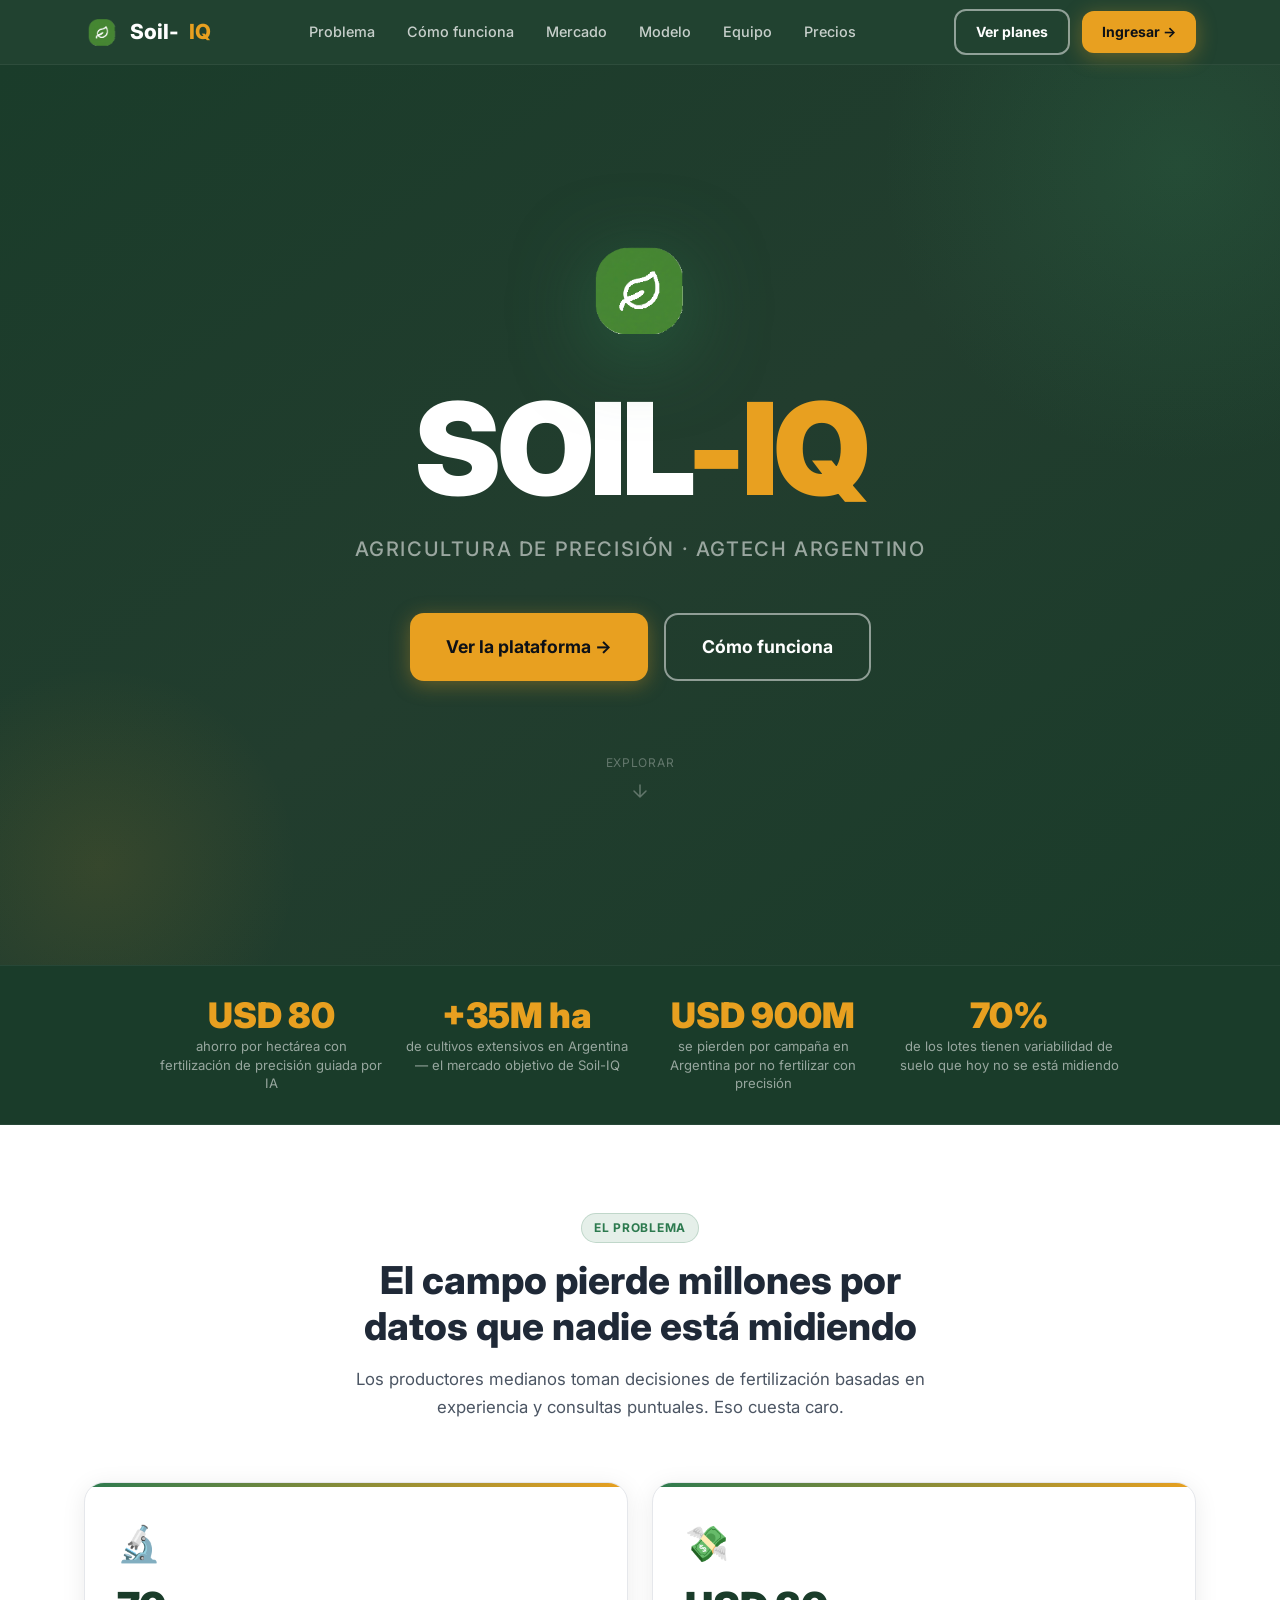
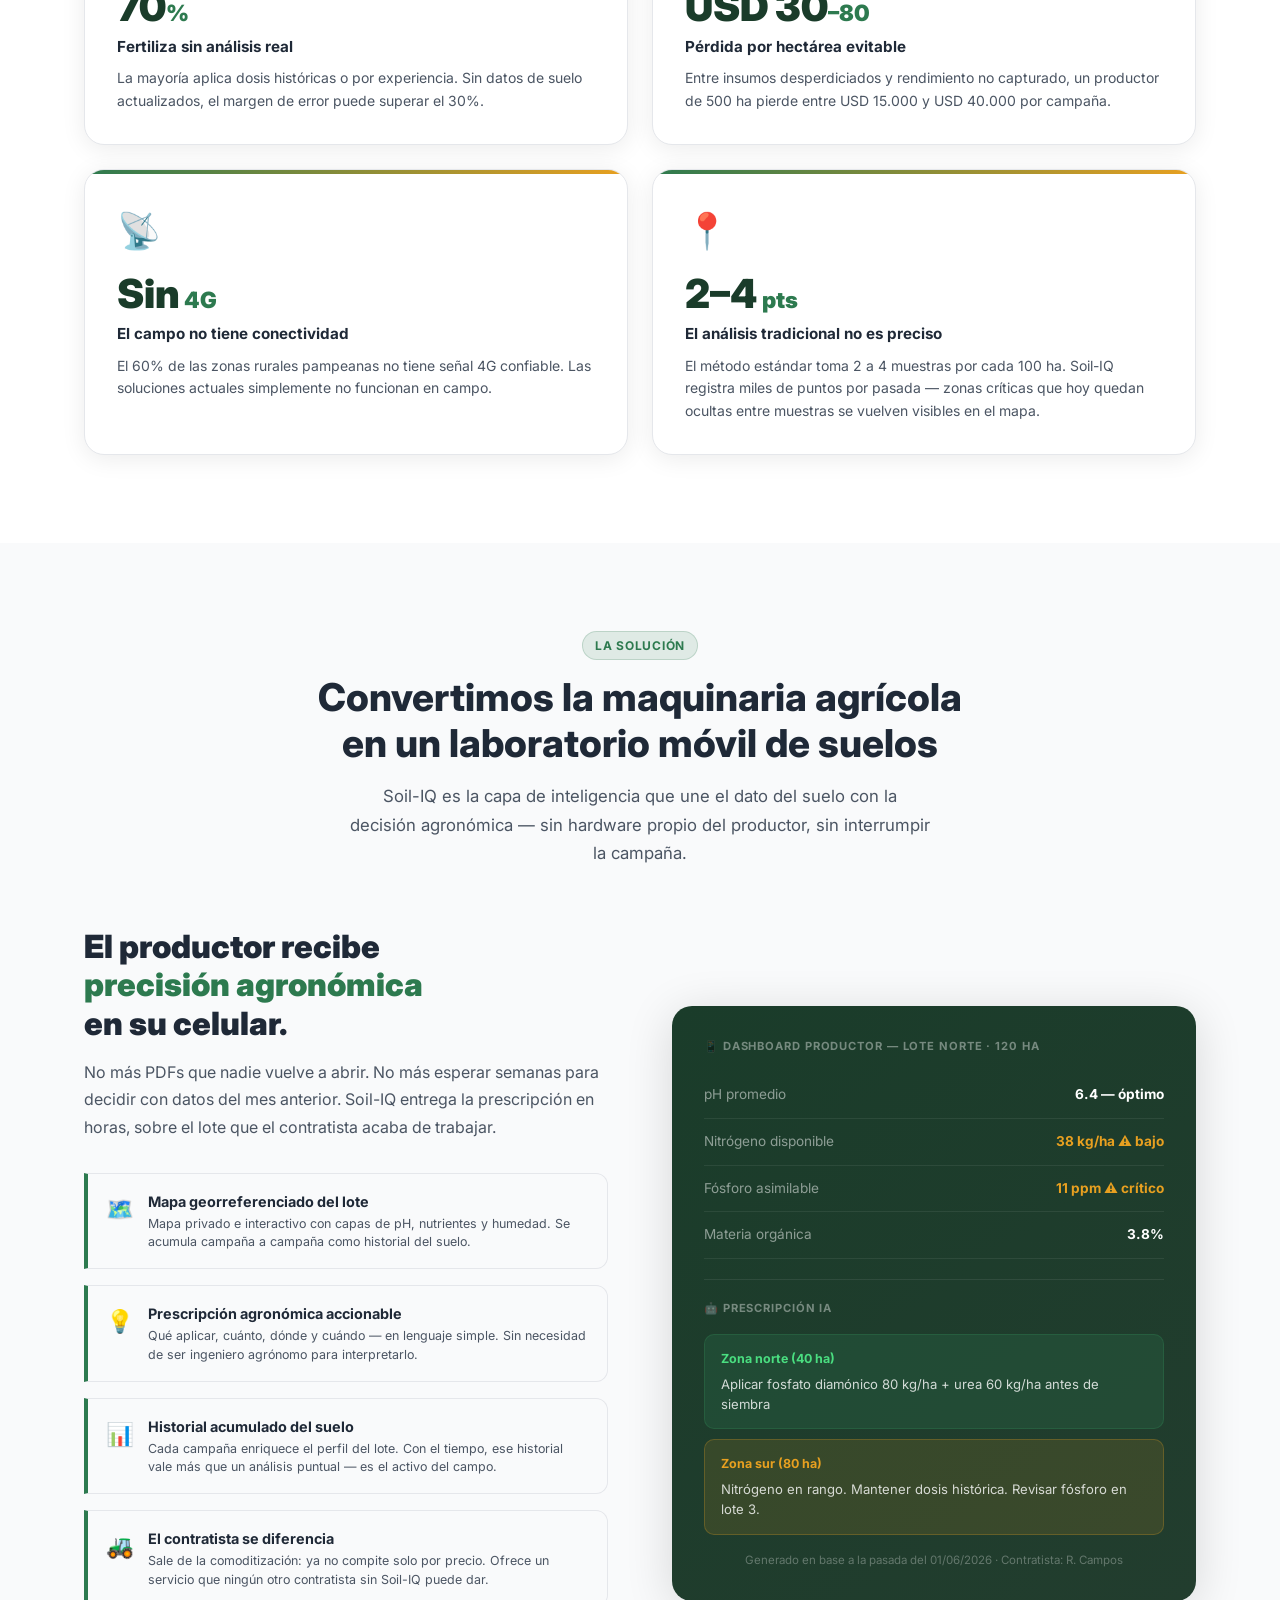
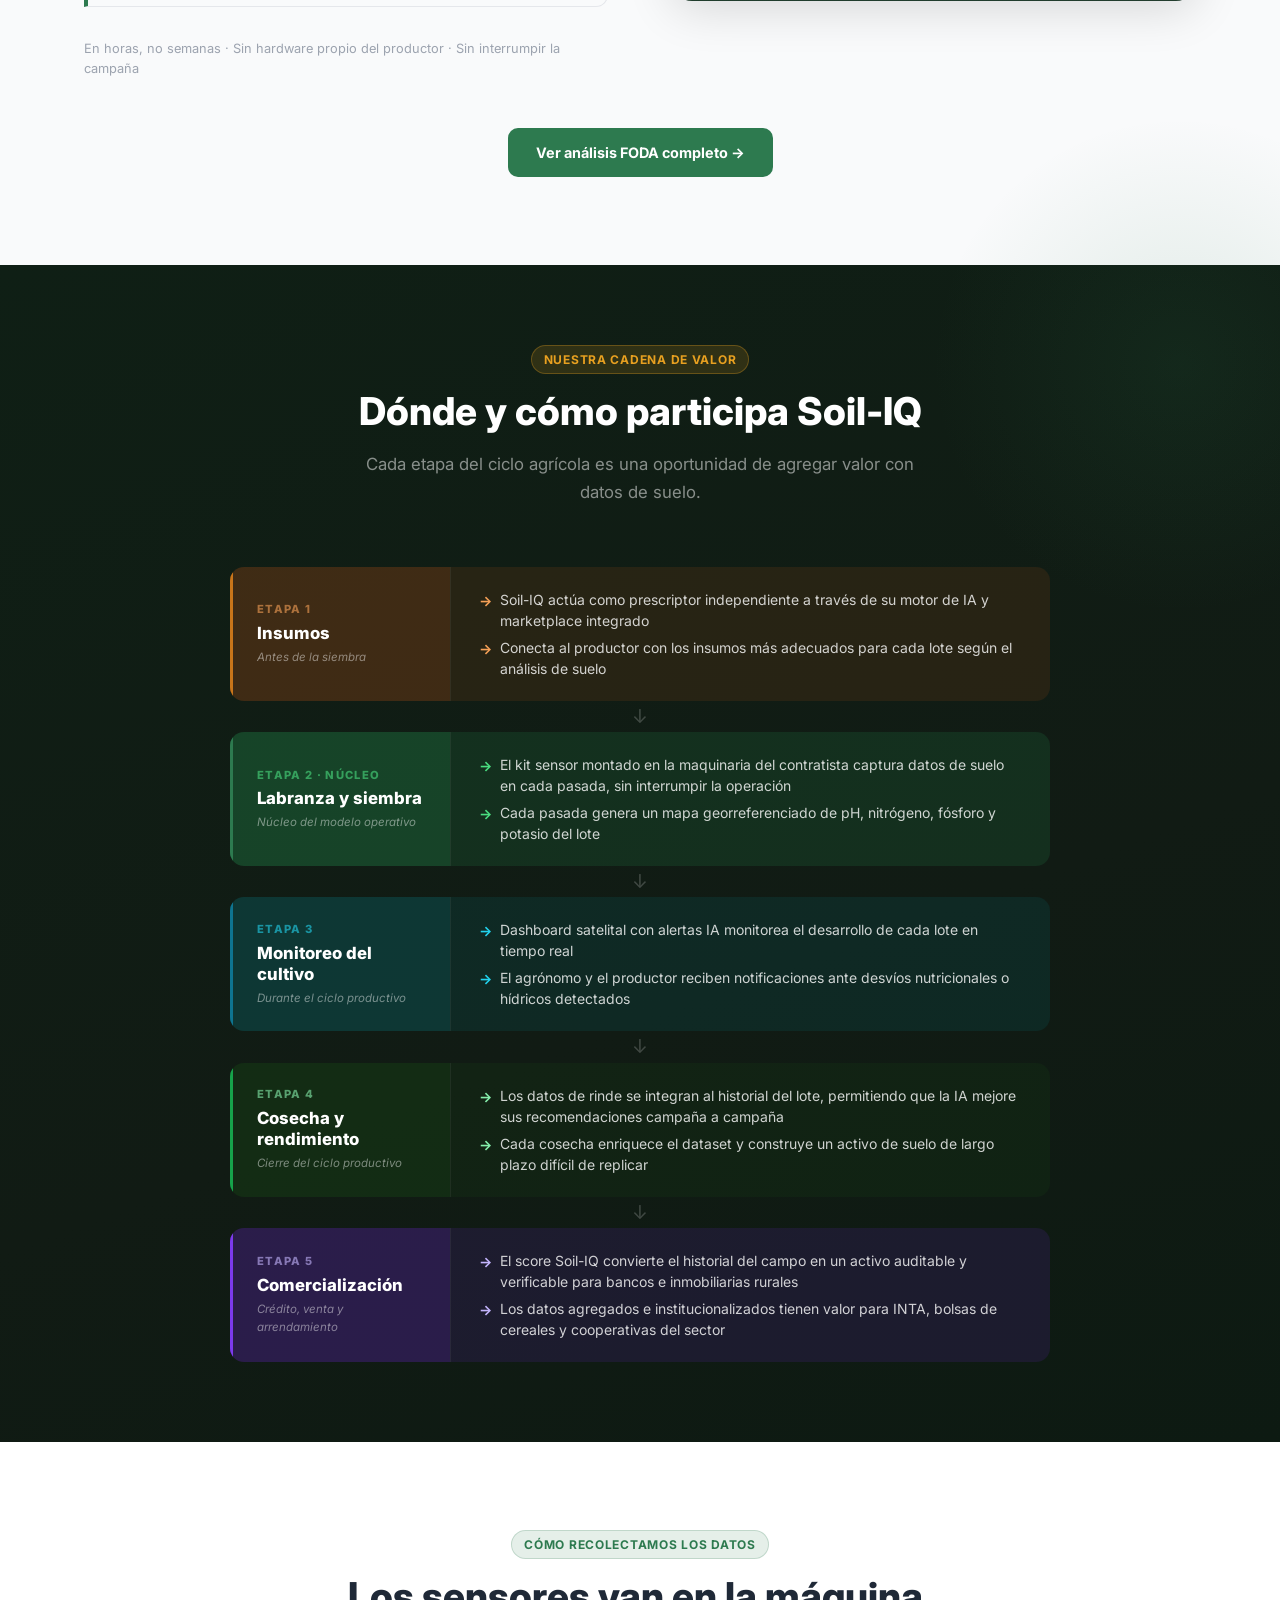
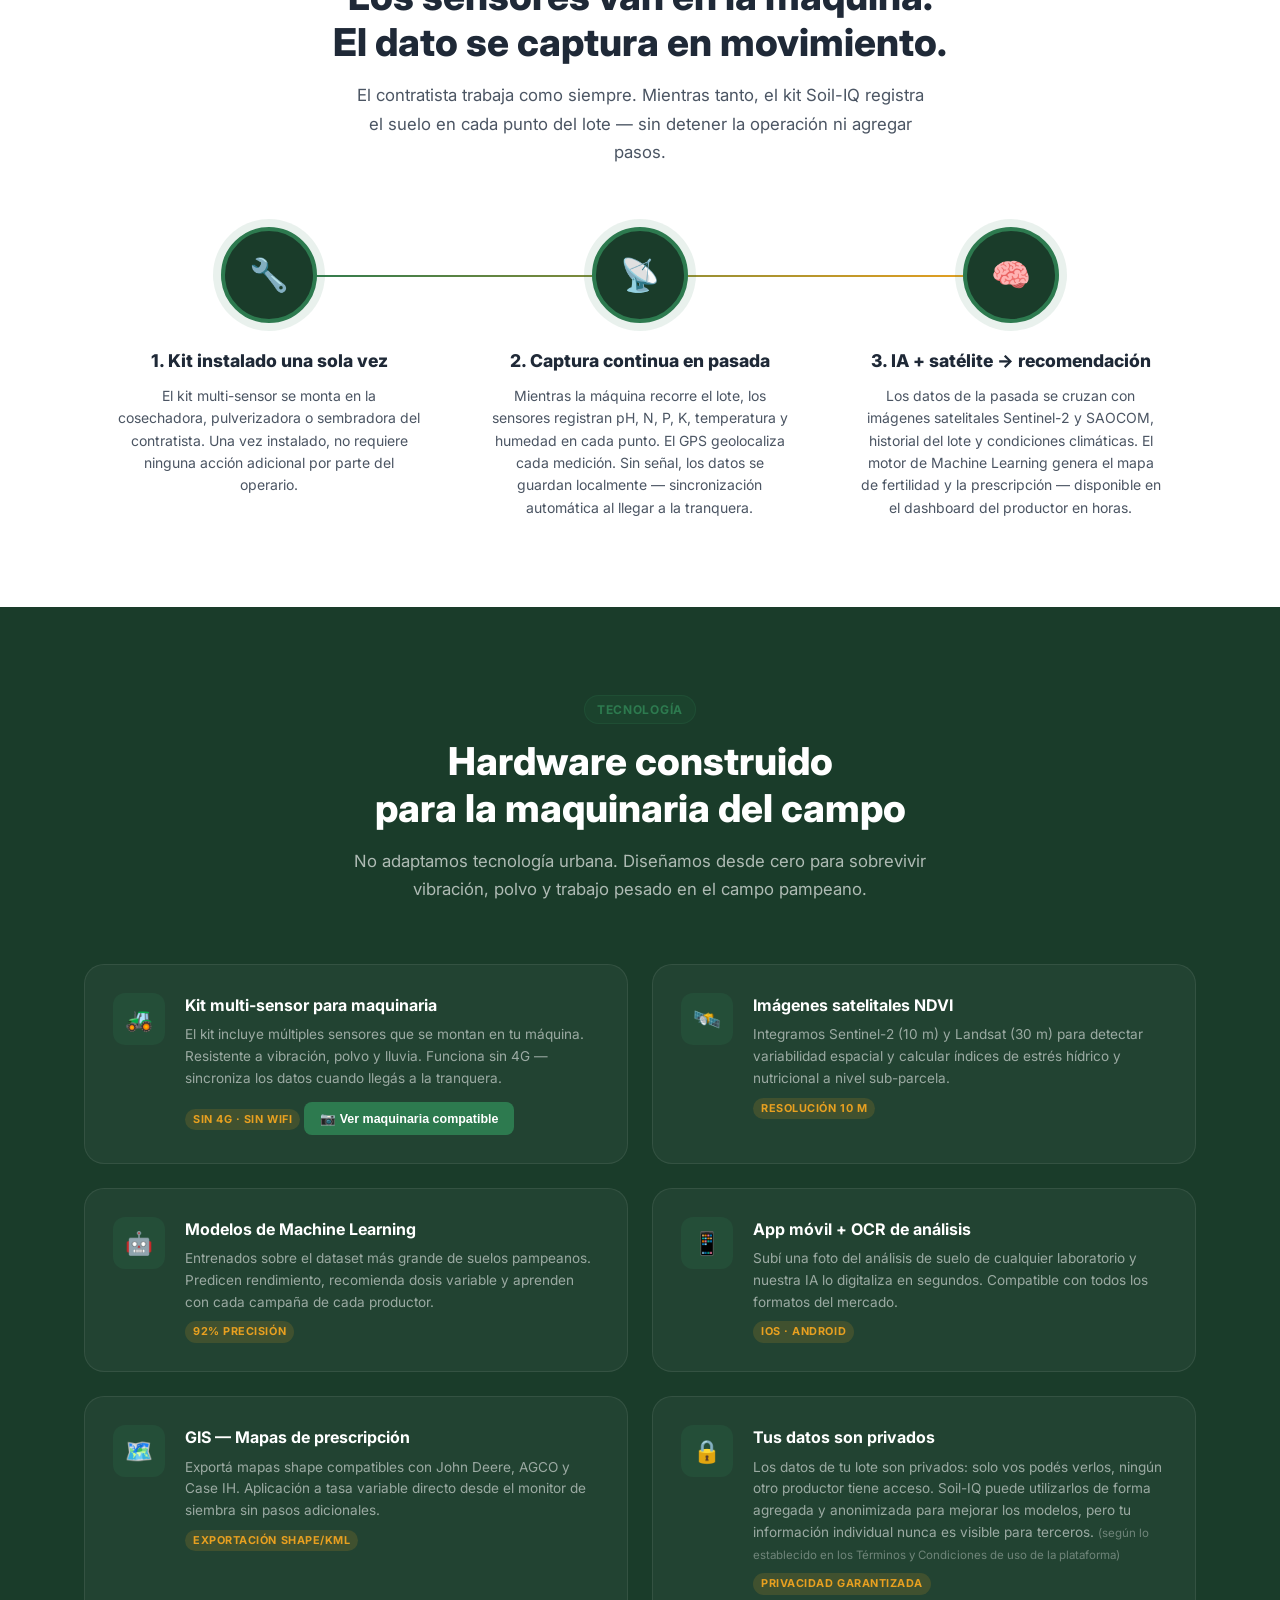
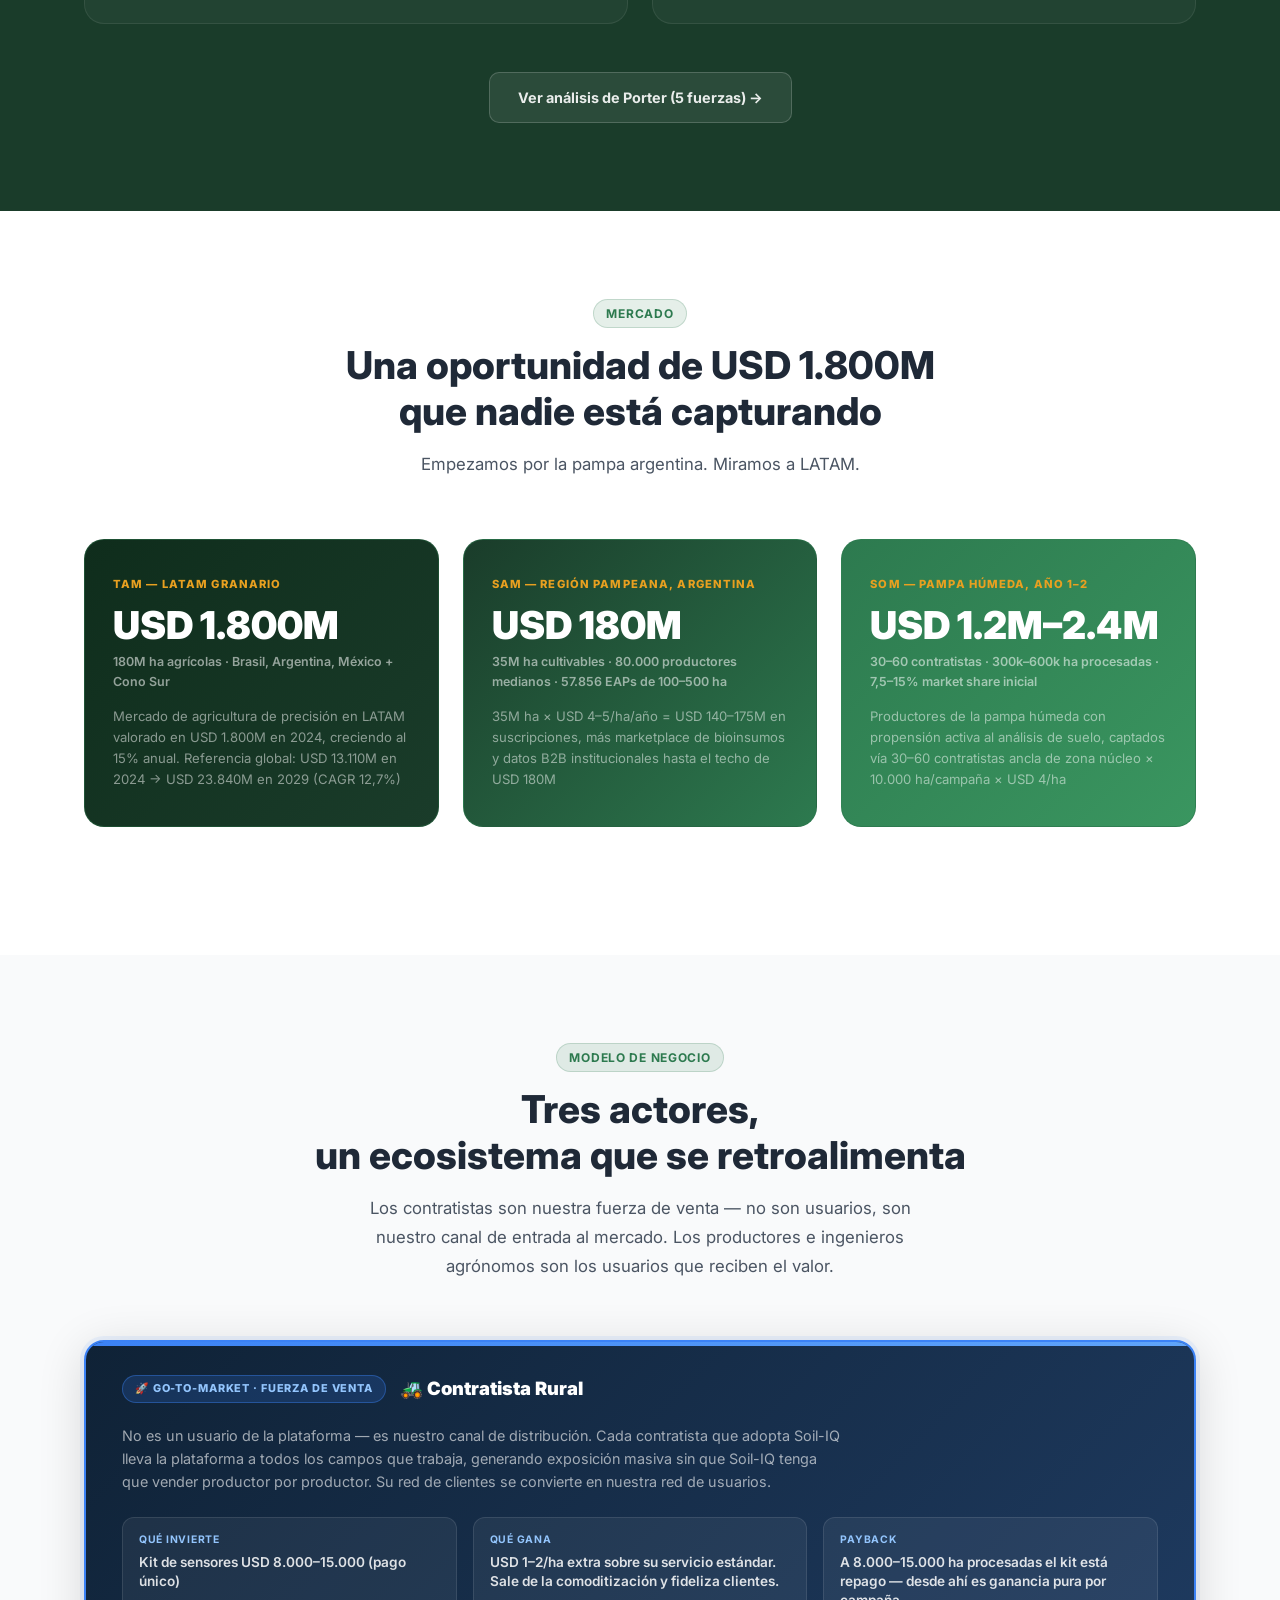
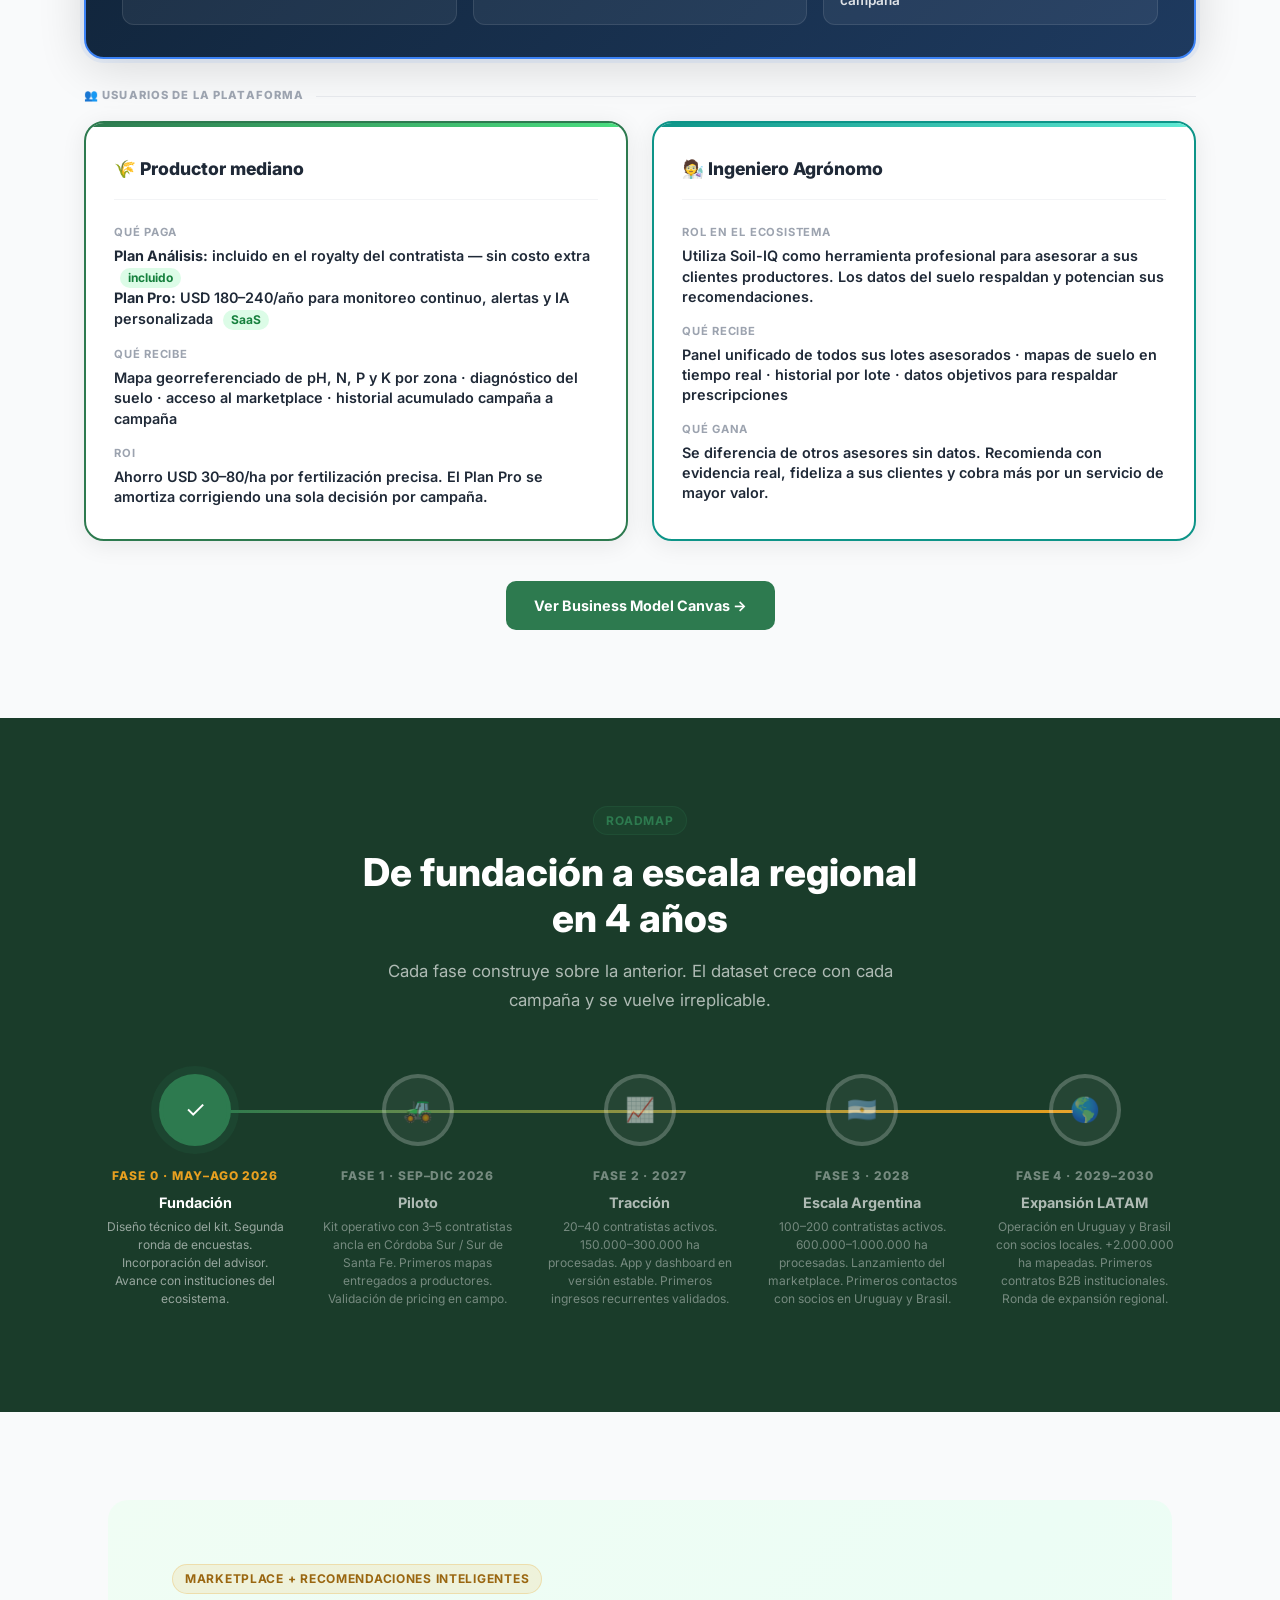
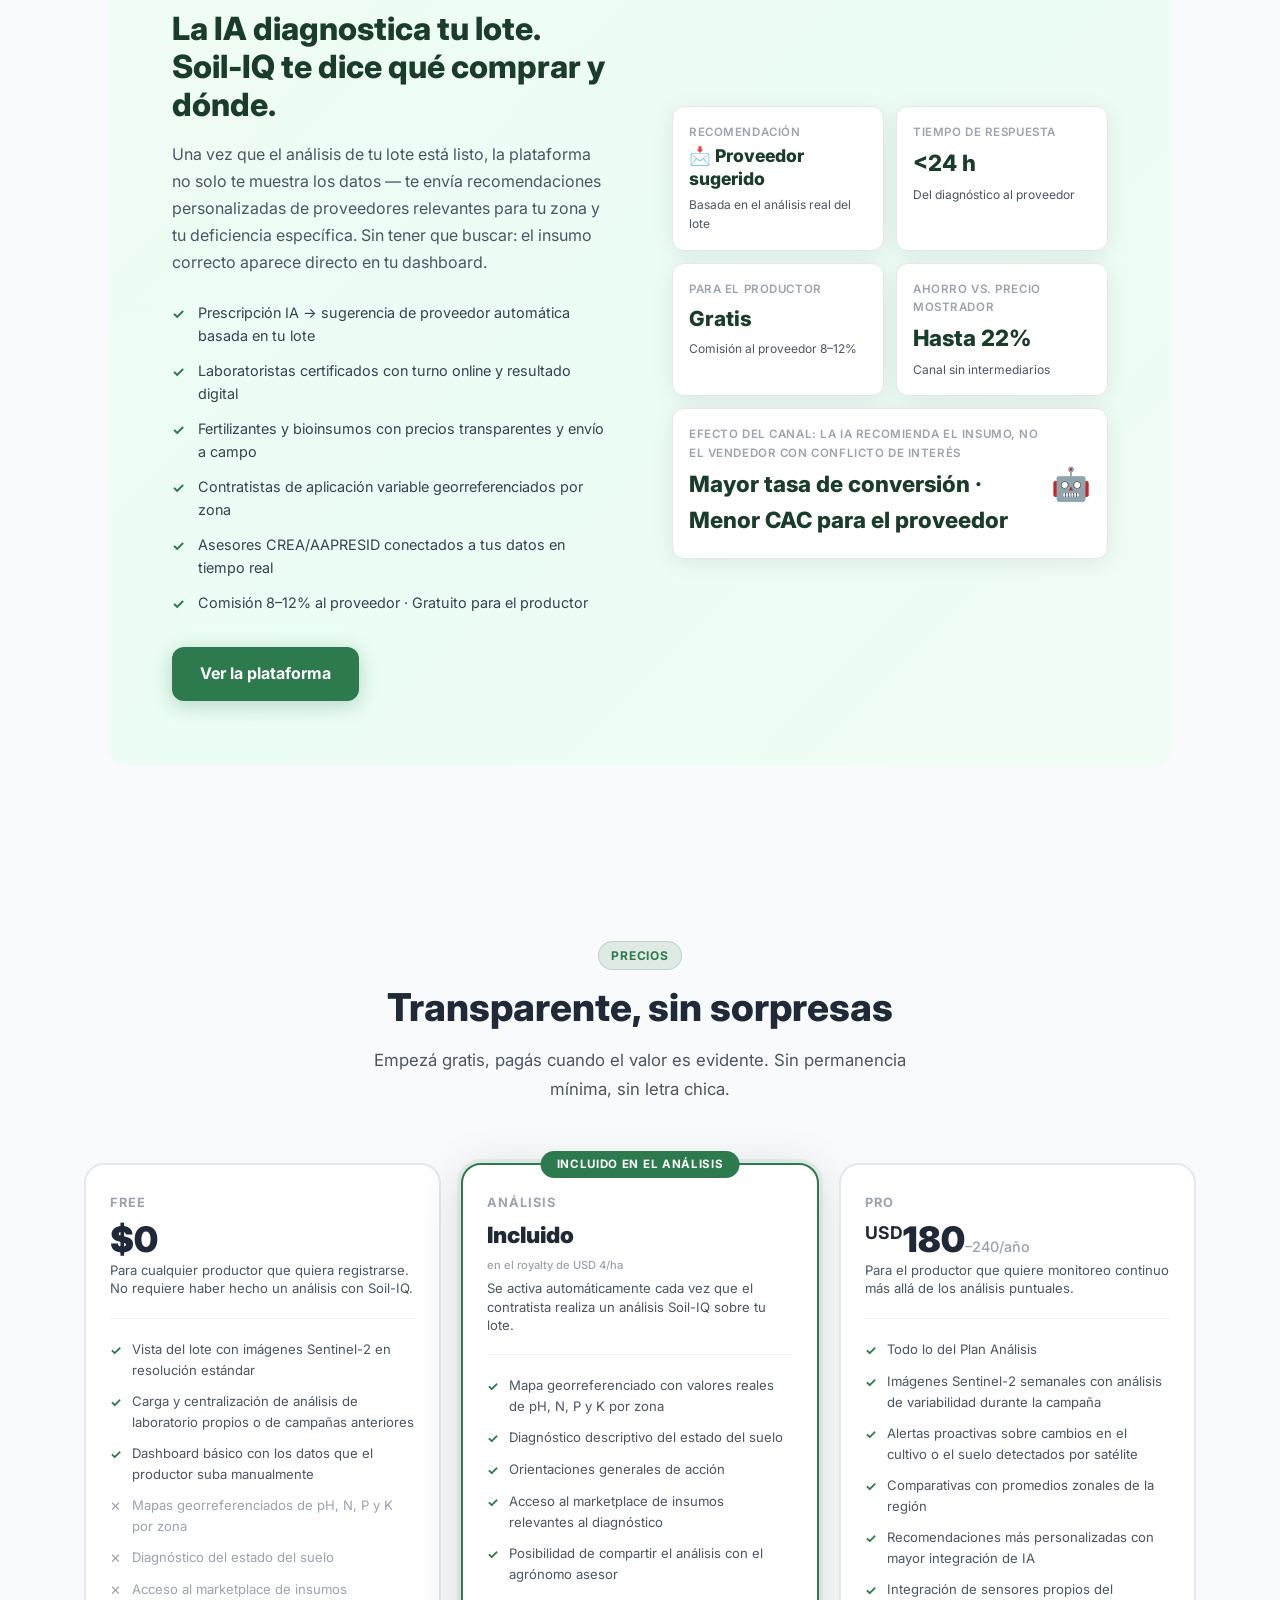
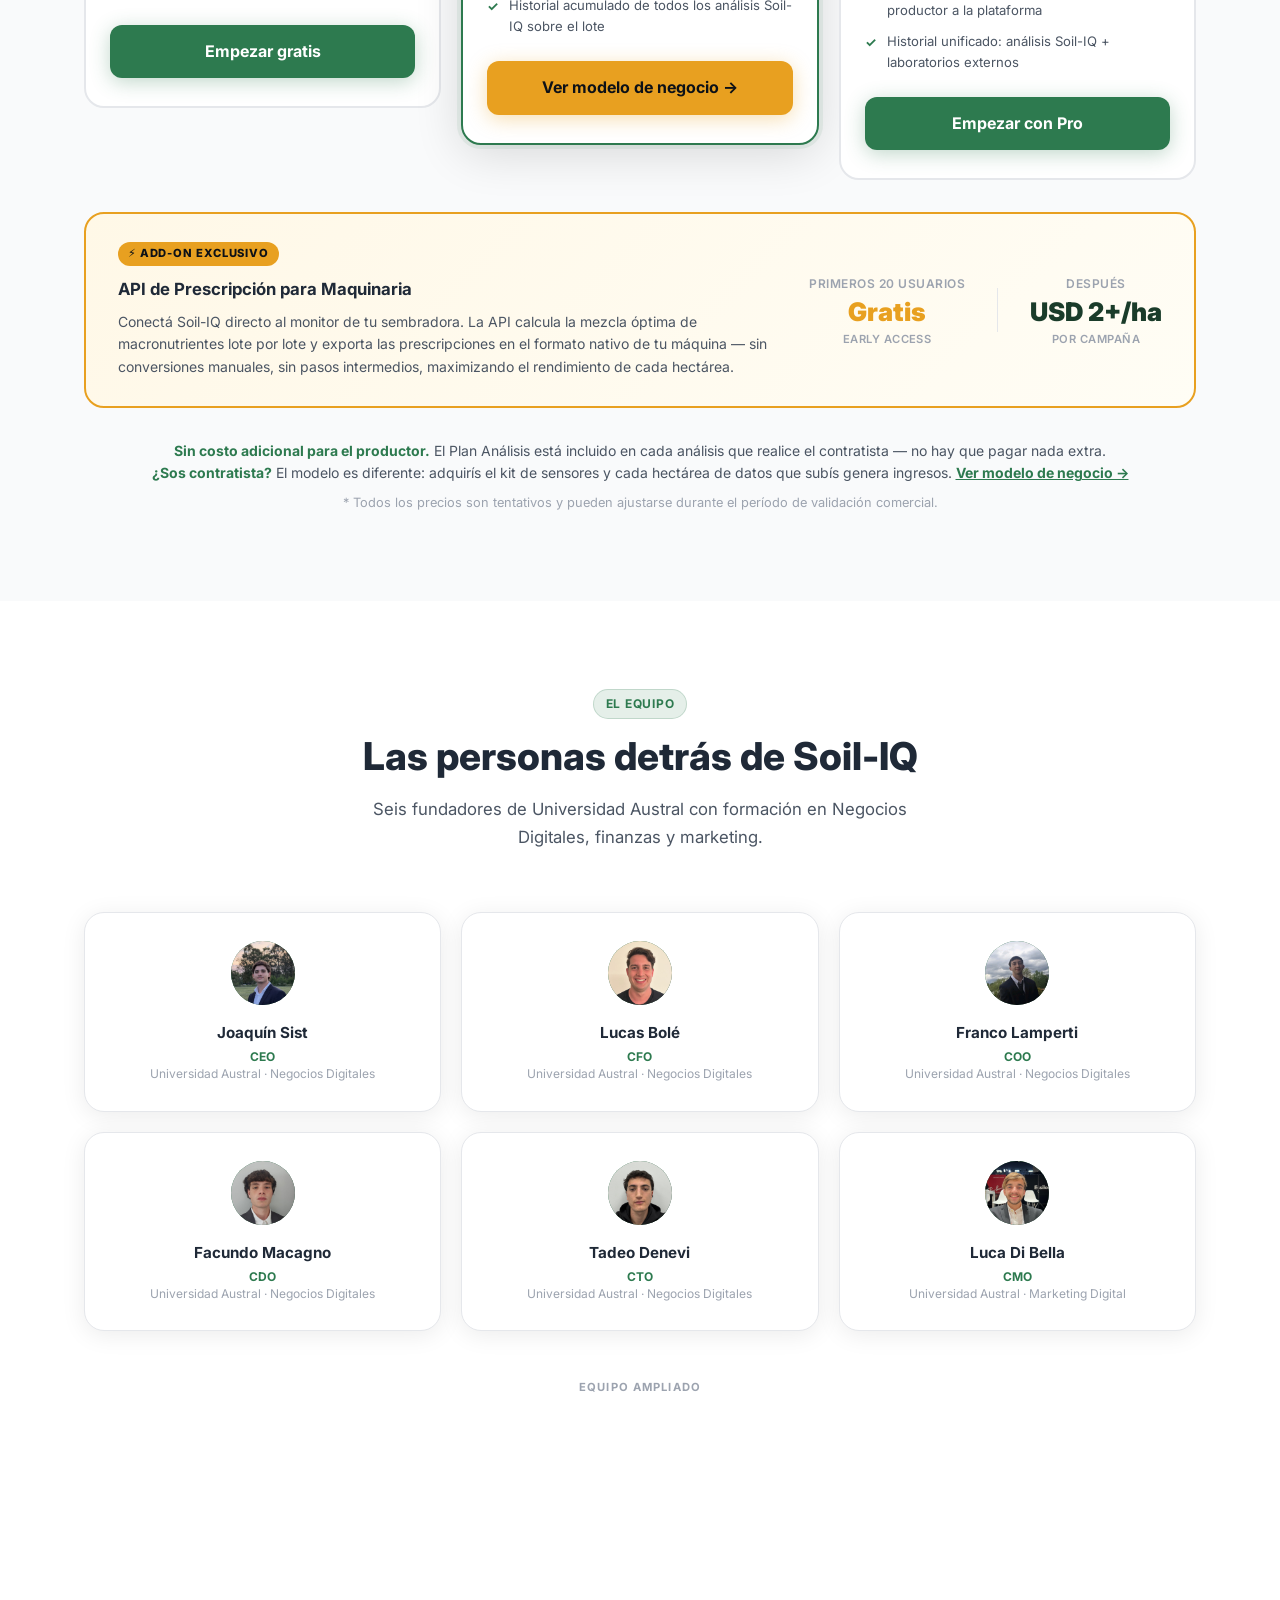
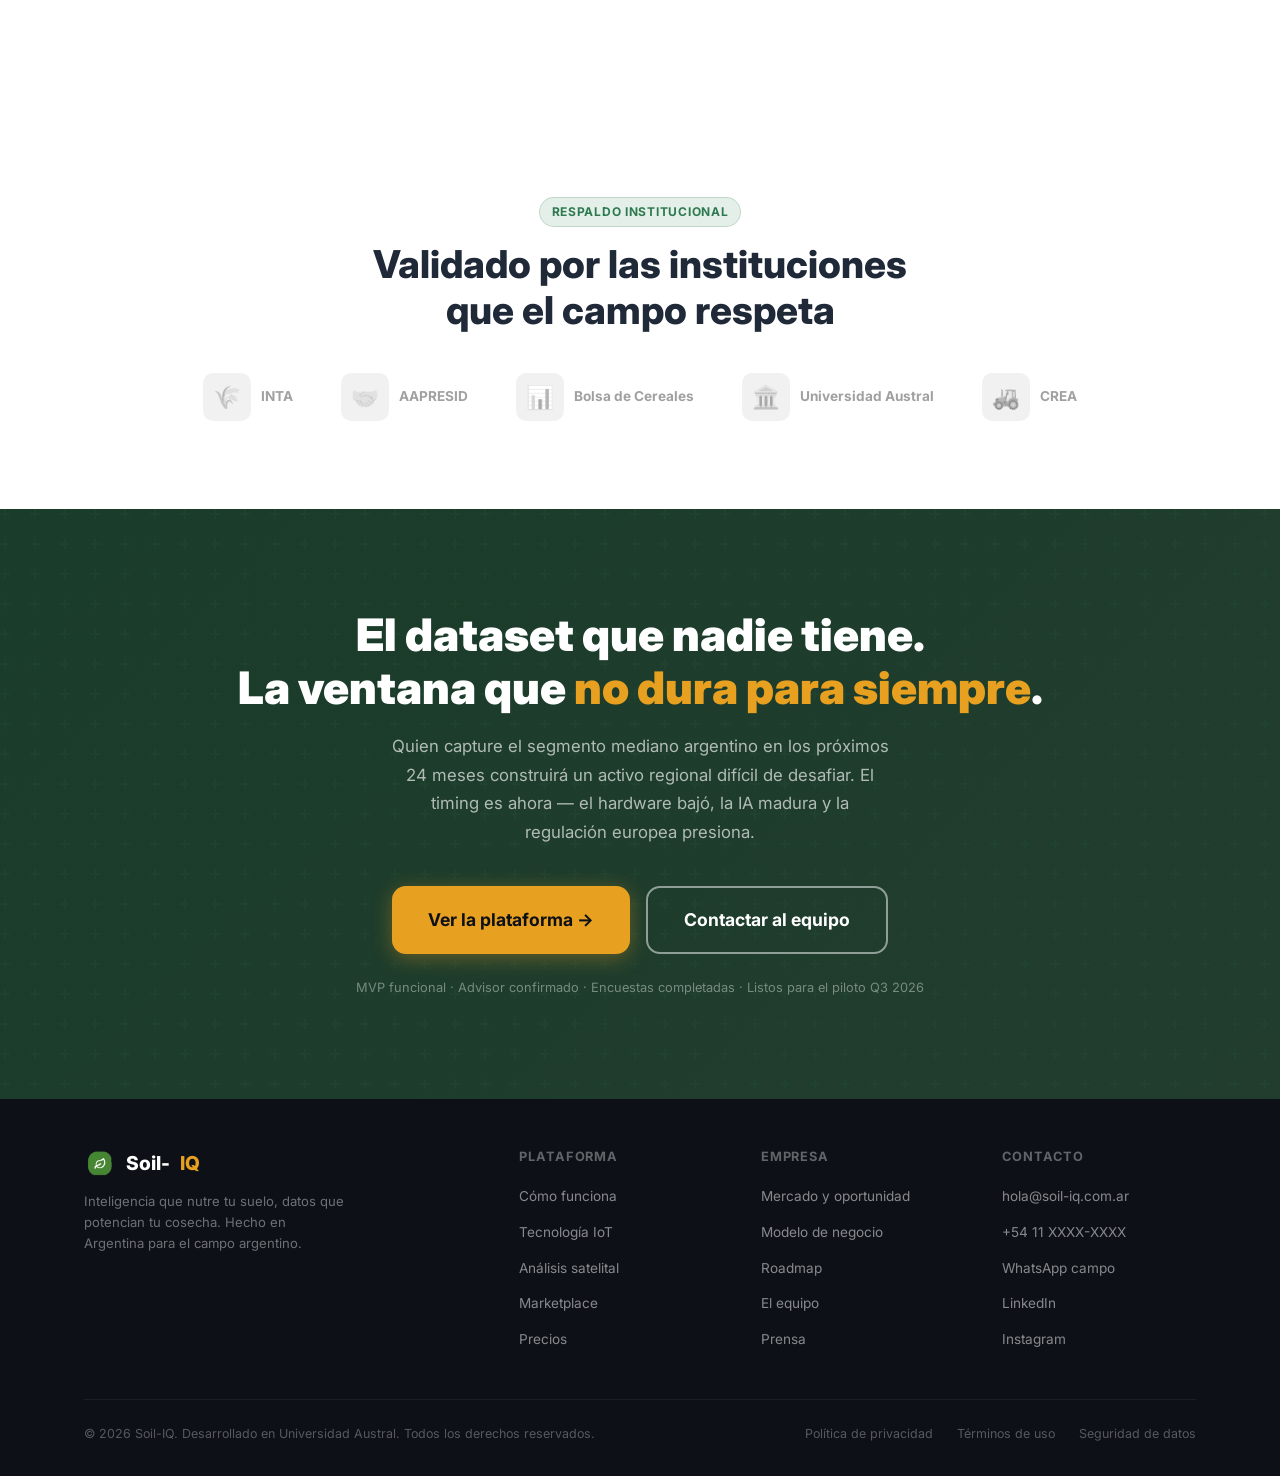
==== index.html @ 034ed17c "fix: remove royalty/ha from contractor investment — kit only" ====
<!DOCTYPE html>
<html lang="es">
<head>
  <meta charset="UTF-8">
  <meta name="viewport" content="width=device-width, initial-scale=1.0">
  <meta name="description" content="Soil-IQ: Plataforma AgTech que convierte las pasadas de tu maquinaria en datos de suelo. Para contratistas que quieren diferenciarse y productores que quieren fertilizar con precisión.">
  <meta name="theme-color" content="#2D7A4F">
  <title>Soil-IQ — Inteligencia para tu suelo</title>

  <!-- Preconnect para Google Fonts -->
  <link rel="preconnect" href="https://fonts.googleapis.com">
  <link rel="preconnect" href="https://fonts.gstatic.com" crossorigin>
  <link href="https://fonts.googleapis.com/css2?family=Inter:wght@400;500;600;700;800;900&display=swap" rel="stylesheet">

  <style>
    /* ─── Reset & Base ─────────────────────────────────────────────── */
    *, *::before, *::after { box-sizing: border-box; margin: 0; padding: 0; }

    :root {
      --verde:      #2D7A4F;
      --verde-dark: #1A3C2A;
      --verde-light:#3A9660;
      --amber:      #E8A020;
      --amber-light:#F5B84A;
      --white:      #FFFFFF;
      --gray-50:    #F9FAFB;
      --gray-100:   #F3F4F6;
      --gray-200:   #E5E7EB;
      --gray-400:   #9CA3AF;
      --gray-600:   #4B5563;
      --gray-800:   #1F2937;
      --black:      #0D1117;
      --radius:     12px;
      --radius-lg:  20px;
      --shadow:     0 4px 24px rgba(0,0,0,.08);
      --shadow-lg:  0 8px 48px rgba(0,0,0,.14);
    }

    html { scroll-behavior: smooth; font-size: 16px; }

    body {
      font-family: 'Inter', system-ui, -apple-system, sans-serif;
      color: var(--gray-800);
      background: var(--white);
      line-height: 1.6;
      -webkit-font-smoothing: antialiased;
    }

    img { max-width: 100%; display: block; }
    a   { text-decoration: none; color: inherit; }

    .container {
      width: 100%;
      max-width: 1160px;
      margin: 0 auto;
      padding: 0 24px;
    }

    /* ─── Utility ───────────────────────────────────────────────────── */
    .badge {
      display: inline-flex;
      align-items: center;
      gap: 6px;
      background: rgba(45,122,79,.12);
      color: var(--verde);
      font-size: .75rem;
      font-weight: 700;
      letter-spacing: .06em;
      text-transform: uppercase;
      padding: 4px 12px;
      border-radius: 100px;
      border: 1px solid rgba(45,122,79,.2);
    }
    .badge--amber {
      background: rgba(232,160,32,.12);
      color: #9A6610;
      border-color: rgba(232,160,32,.25);
    }

    .btn {
      display: inline-flex;
      align-items: center;
      justify-content: center;
      gap: 8px;
      font-family: inherit;
      font-size: 1rem;
      font-weight: 700;
      border: none;
      cursor: pointer;
      border-radius: var(--radius);
      padding: 14px 28px;
      transition: transform .15s, box-shadow .15s, background .15s;
    }
    .btn:hover  { transform: translateY(-2px); }
    .btn:active { transform: translateY(0); }

    .btn-primary {
      background: var(--amber);
      color: var(--black);
      box-shadow: 0 4px 20px rgba(232,160,32,.35);
    }
    .btn-primary:hover { background: var(--amber-light); box-shadow: 0 6px 28px rgba(232,160,32,.45); }

    .btn-outline {
      background: transparent;
      color: var(--white);
      border: 2px solid rgba(255,255,255,.5);
    }
    .btn-outline:hover { border-color: var(--white); background: rgba(255,255,255,.08); }

    .btn-verde {
      background: var(--verde);
      color: var(--white);
      box-shadow: 0 4px 20px rgba(45,122,79,.3);
    }
    .btn-verde:hover { background: var(--verde-light); }

    .btn-lg { font-size: 1.1rem; padding: 18px 36px; border-radius: 14px; }
    .btn-sm { font-size: .875rem; padding: 10px 20px; }

    /* ─── Navbar ────────────────────────────────────────────────────── */
    .navbar {
      position: sticky;
      top: 0;
      z-index: 100;
      background: rgba(26,60,42,.97);
      backdrop-filter: blur(12px);
      -webkit-backdrop-filter: blur(12px);
      border-bottom: 1px solid rgba(255,255,255,.06);
    }
    .navbar__inner {
      display: flex;
      align-items: center;
      justify-content: space-between;
      height: 64px;
    }
    .navbar__logo {
      display: flex;
      align-items: center;
      gap: 10px;
      font-size: 1.3rem;
      font-weight: 800;
      color: var(--white);
    }
    .navbar__logo-icon {
      width: 36px;
      height: 36px;
      background: var(--verde);
      border-radius: 8px;
      display: flex;
      align-items: center;
      justify-content: center;
      font-size: 1.1rem;
    }
    .navbar__logo span { color: var(--amber); }

    .navbar__links {
      display: flex;
      align-items: center;
      gap: 32px;
      list-style: none;
    }
    .navbar__links a {
      color: rgba(255,255,255,.75);
      font-size: .9rem;
      font-weight: 500;
      transition: color .15s;
    }
    .navbar__links a:hover { color: var(--white); }

    .navbar__cta { display: flex; align-items: center; gap: 12px; }

    .hamburger {
      display: none;
      flex-direction: column;
      gap: 5px;
      cursor: pointer;
      padding: 4px;
    }
    .hamburger span {
      display: block;
      width: 24px;
      height: 2px;
      background: var(--white);
      border-radius: 2px;
      transition: all .3s;
    }

    /* Mobile menu */
    .mobile-menu {
      display: none;
      position: fixed;
      inset: 64px 0 0;
      background: var(--verde-dark);
      padding: 24px;
      z-index: 99;
      flex-direction: column;
      gap: 24px;
    }
    .mobile-menu.open { display: flex; }
    .mobile-menu a {
      color: var(--white);
      font-size: 1.1rem;
      font-weight: 600;
      padding: 12px 0;
      border-bottom: 1px solid rgba(255,255,255,.1);
    }

    /* ─── Hero ──────────────────────────────────────────────────────── */
    .hero {
      background: linear-gradient(145deg, var(--verde-dark) 0%, #223D2E 50%, #1A3C2A 100%);
      padding: 100px 0 80px;
      position: relative;
      overflow: hidden;
    }
    .hero::before {
      content: '';
      position: absolute;
      top: -200px; right: -200px;
      width: 600px; height: 600px;
      background: radial-gradient(circle, rgba(45,122,79,.25) 0%, transparent 70%);
      pointer-events: none;
    }
    .hero::after {
      content: '';
      position: absolute;
      bottom: -100px; left: -100px;
      width: 400px; height: 400px;
      background: radial-gradient(circle, rgba(232,160,32,.1) 0%, transparent 70%);
      pointer-events: none;
    }

    .hero__inner {
      display: grid;
      grid-template-columns: 1fr 1fr;
      gap: 64px;
      align-items: center;
      position: relative;
      z-index: 1;
    }

    .hero__badge { margin-bottom: 20px; }
    .hero__badge .badge { background: rgba(232,160,32,.15); color: var(--amber); border-color: rgba(232,160,32,.3); }

    .hero__title {
      font-size: clamp(2rem, 4vw, 3.2rem);
      font-weight: 900;
      color: var(--white);
      line-height: 1.15;
      margin-bottom: 20px;
    }
    .hero__title .highlight { color: var(--amber); }

    .hero__subtitle {
      font-size: 1.1rem;
      color: rgba(255,255,255,.75);
      margin-bottom: 36px;
      max-width: 500px;
      line-height: 1.7;
    }

    .hero__actions {
      display: flex;
      align-items: center;
      gap: 16px;
      flex-wrap: wrap;
      margin-bottom: 48px;
    }

    .hero__trust {
      display: flex;
      align-items: center;
      gap: 12px;
      color: rgba(255,255,255,.5);
      font-size: .8rem;
    }
    .hero__trust-icons { display: flex; gap: -4px; }
    .hero__trust-avatar {
      width: 28px; height: 28px;
      border-radius: 50%;
      background: var(--verde);
      border: 2px solid var(--verde-dark);
      display: flex;
      align-items: center;
      justify-content: center;
      font-size: .65rem;
      font-weight: 700;
      color: var(--white);
      margin-left: -8px;
    }
    .hero__trust-avatar:first-child { margin-left: 0; }

    /* Hero card / mockup */
    .hero__visual {
      position: relative;
    }
    .hero__card {
      background: rgba(255,255,255,.05);
      border: 1px solid rgba(255,255,255,.12);
      border-radius: var(--radius-lg);
      backdrop-filter: blur(12px);
      padding: 28px;
      box-shadow: var(--shadow-lg);
    }
    .hero__card-header {
      display: flex;
      align-items: center;
      justify-content: space-between;
      margin-bottom: 20px;
    }
    .hero__card-title { color: var(--white); font-weight: 700; font-size: .9rem; }
    .dot-live {
      display: flex;
      align-items: center;
      gap: 6px;
      font-size: .75rem;
      color: #4ADE80;
      font-weight: 600;
    }
    .dot-live::before {
      content: '';
      width: 8px; height: 8px;
      border-radius: 50%;
      background: #4ADE80;
      box-shadow: 0 0 8px #4ADE80;
      animation: pulse 2s infinite;
    }
    @keyframes pulse {
      0%, 100% { opacity: 1; }
      50% { opacity: .4; }
    }

    .soil-meter {
      margin-bottom: 20px;
    }
    .soil-meter__label {
      display: flex;
      justify-content: space-between;
      color: rgba(255,255,255,.6);
      font-size: .78rem;
      margin-bottom: 6px;
    }
    .soil-meter__bar {
      height: 8px;
      background: rgba(255,255,255,.1);
      border-radius: 100px;
      overflow: hidden;
    }
    .soil-meter__fill {
      height: 100%;
      border-radius: 100px;
      background: linear-gradient(90deg, var(--verde), var(--amber));
      transition: width 1s ease;
    }

    .hero__metrics {
      display: grid;
      grid-template-columns: 1fr 1fr;
      gap: 12px;
    }
    .hero__metric {
      background: rgba(255,255,255,.06);
      border: 1px solid rgba(255,255,255,.08);
      border-radius: var(--radius);
      padding: 14px;
    }
    .hero__metric-value {
      font-size: 1.3rem;
      font-weight: 800;
      color: var(--white);
    }
    .hero__metric-value.positive { color: #4ADE80; }
    .hero__metric-value.amber    { color: var(--amber); }
    .hero__metric-label { font-size: .72rem; color: rgba(255,255,255,.5); margin-top: 2px; }

    .hero__floating {
      position: absolute;
      background: var(--verde-dark);
      border: 1px solid rgba(45,122,79,.4);
      border-radius: var(--radius);
      padding: 12px 16px;
      box-shadow: var(--shadow);
    }
    .hero__floating--top {
      top: -20px; right: -20px;
      display: flex;
      align-items: center;
      gap: 10px;
    }
    .hero__floating--bottom {
      bottom: -20px; left: -20px;
      font-size: .8rem;
      color: var(--white);
    }
    .floating-icon {
      font-size: 1.4rem;
    }
    .floating-text { font-size: .78rem; color: var(--white); }
    .floating-text strong { display: block; font-size: .95rem; color: var(--amber); }

    /* ─── Stats Bar ─────────────────────────────────────────────────── */
    .stats-bar {
      background: var(--verde-dark);
      border-top: 1px solid rgba(255,255,255,.06);
      border-bottom: 1px solid rgba(255,255,255,.06);
      padding: 32px 0;
    }
    .stats-bar__grid {
      display: grid;
      grid-template-columns: repeat(4, 1fr);
      gap: 24px;
      text-align: center;
      max-width: 960px;
      margin: 0 auto;
    }
    .stats-bar__item { color: var(--white); }
    .stats-bar__number {
      font-size: 2.2rem;
      font-weight: 900;
      color: var(--amber);
      line-height: 1;
      margin-bottom: 4px;
    }
    .stats-bar__label { font-size: .82rem; color: rgba(255,255,255,.55); line-height: 1.4; }
    .stats-bar__divider {
      width: 1px;
      background: rgba(255,255,255,.08);
      margin: 0 auto;
    }

    /* ─── Problem Section ───────────────────────────────────────────── */
    .section { padding: 88px 0; }
    .section--gray { background: var(--gray-50); }
    .section--dark { background: var(--verde-dark); }

    .section__header { text-align: center; margin-bottom: 60px; }
    .section__header .badge { margin-bottom: 14px; }
    .section__title {
      font-size: clamp(1.8rem, 3vw, 2.6rem);
      font-weight: 800;
      color: var(--gray-800);
      line-height: 1.2;
      margin-bottom: 16px;
    }
    .section__title--white { color: var(--white); }
    .section__subtitle {
      font-size: 1.05rem;
      color: var(--gray-600);
      max-width: 580px;
      margin: 0 auto;
      line-height: 1.7;
    }
    .section__subtitle--white { color: rgba(255,255,255,.65); }

    .problem__grid {
      display: grid;
      grid-template-columns: repeat(2, 1fr);
      gap: 24px;
    }
    .problem__card {
      background: var(--white);
      border: 1px solid var(--gray-200);
      border-radius: var(--radius-lg);
      padding: 32px;
      box-shadow: var(--shadow);
      position: relative;
      overflow: hidden;
    }
    .problem__card::before {
      content: '';
      position: absolute;
      top: 0; left: 0; right: 0;
      height: 4px;
      background: linear-gradient(90deg, var(--verde), var(--amber));
    }
    .problem__icon {
      font-size: 2.2rem;
      margin-bottom: 16px;
    }
    .problem__stat {
      font-size: 2.5rem;
      font-weight: 900;
      color: var(--verde-dark);
      line-height: 1;
      margin-bottom: 8px;
    }
    .problem__stat span { color: var(--verde); font-size: 1.4rem; }
    .problem__label { font-weight: 700; color: var(--gray-800); margin-bottom: 8px; font-size: .95rem; }
    .problem__desc { font-size: .875rem; color: var(--gray-600); line-height: 1.6; }

    /* ─── How it Works ──────────────────────────────────────────────── */
    .steps__grid {
      display: grid;
      grid-template-columns: repeat(3, 1fr);
      gap: 0;
      position: relative;
    }
    .steps__grid::before {
      content: '';
      position: absolute;
      top: 48px;
      left: calc(16.66% + 24px);
      right: calc(16.66% + 24px);
      height: 2px;
      background: linear-gradient(90deg, var(--verde), var(--amber));
      z-index: 0;
    }

    .step {
      text-align: center;
      padding: 0 32px;
      position: relative;
      z-index: 1;
    }
    .step__number {
      width: 96px; height: 96px;
      border-radius: 50%;
      background: var(--verde-dark);
      color: var(--white);
      font-size: 1.5rem;
      font-weight: 900;
      display: flex;
      align-items: center;
      justify-content: center;
      margin: 0 auto 24px;
      border: 4px solid var(--verde);
      box-shadow: 0 0 0 8px rgba(45,122,79,.1);
    }
    .step__icon { font-size: 2rem; }
    .step__title { font-size: 1.1rem; font-weight: 800; color: var(--gray-800); margin-bottom: 10px; }
    .step__desc { font-size: .875rem; color: var(--gray-600); line-height: 1.6; }

    /* ─── Features ──────────────────────────────────────────────────── */
    .features__grid {
      display: grid;
      grid-template-columns: repeat(2, 1fr);
      gap: 24px;
    }
    .feature-card {
      display: flex;
      gap: 20px;
      background: rgba(255,255,255,.04);
      border: 1px solid rgba(255,255,255,.08);
      border-radius: var(--radius-lg);
      padding: 28px;
      transition: background .2s, border-color .2s;
    }
    .feature-card:hover {
      background: rgba(255,255,255,.07);
      border-color: rgba(45,122,79,.4);
    }
    .feature-card__icon {
      width: 52px; height: 52px;
      min-width: 52px;
      background: rgba(45,122,79,.2);
      border-radius: 12px;
      display: flex;
      align-items: center;
      justify-content: center;
      font-size: 1.4rem;
    }
    .feature-card__body {}
    .feature-card__title { font-size: 1rem; font-weight: 700; color: var(--white); margin-bottom: 6px; }
    .feature-card__desc { font-size: .85rem; color: rgba(255,255,255,.55); line-height: 1.6; }
    .feature-card__tag {
      display: inline-block;
      font-size: .68rem;
      font-weight: 700;
      text-transform: uppercase;
      letter-spacing: .05em;
      background: rgba(232,160,32,.15);
      color: var(--amber);
      padding: 2px 8px;
      border-radius: 100px;
      margin-top: 8px;
    }

    /* ─── Marketplace ───────────────────────────────────────────────── */
    .marketplace {
      background: linear-gradient(135deg, #F0FDF4 0%, #ECFDF5 50%, #F0FDF4 100%);
      border-radius: var(--radius-lg);
      padding: 64px;
      display: grid;
      grid-template-columns: 1fr 1fr;
      gap: 64px;
      align-items: center;
      margin: 0 24px;
    }
    .marketplace__title { font-size: 2rem; font-weight: 800; color: var(--verde-dark); margin-bottom: 16px; line-height: 1.2; }
    .marketplace__desc { font-size: 1rem; color: var(--gray-600); line-height: 1.7; margin-bottom: 24px; }
    .marketplace__list { list-style: none; display: flex; flex-direction: column; gap: 12px; margin-bottom: 32px; }
    .marketplace__list li {
      display: flex;
      align-items: flex-start;
      gap: 10px;
      font-size: .9rem;
      color: var(--gray-700, #374151);
    }
    .marketplace__list li::before {
      content: '✓';
      color: var(--verde);
      font-weight: 700;
      margin-top: 1px;
      min-width: 16px;
    }

    .marketplace__visual {
      display: grid;
      grid-template-columns: 1fr 1fr;
      gap: 12px;
    }
    .market-card {
      background: var(--white);
      border: 1px solid var(--gray-200);
      border-radius: var(--radius);
      padding: 16px;
      box-shadow: var(--shadow);
    }
    .market-card__label { font-size: .72rem; color: var(--gray-400); font-weight: 600; text-transform: uppercase; letter-spacing: .05em; }
    .market-card__value { font-size: 1.4rem; font-weight: 800; color: var(--verde-dark); margin: 4px 0; }
    .market-card__sub { font-size: .75rem; color: var(--gray-600); }
    .market-card--full { grid-column: 1 / -1; display: flex; justify-content: space-between; align-items: center; }

    /* ─── Cadena de valor (Cómo funciona) ───────────────────────────── */
    .cadena-section {
      background: linear-gradient(160deg, #0F1F15 0%, #111B14 60%, #0D1A12 100%);
      position: relative;
      overflow: hidden;
    }
    .cadena-section::before {
      content: '';
      position: absolute;
      inset: 0;
      background: radial-gradient(ellipse 80% 60% at 50% -10%, rgba(45,122,79,.18) 0%, transparent 70%);
      pointer-events: none;
    }
    .cadena-section .section__header .badge {
      background: rgba(232,160,32,.15);
      color: var(--amber);
      border-color: rgba(232,160,32,.3);
    }
    .cadena-section .section__title { color: #fff; }
    .cadena-section .section__subtitle { color: rgba(255,255,255,.55); }

    .cadena-track {
      max-width: 760px;
      margin: 0 auto;
      position: relative;
    }
    .cadena-track::before {
      content: '';
      position: absolute;
      left: 28px;
      top: 24px;
      bottom: 24px;
      width: 2px;
      background: linear-gradient(to bottom,
        rgba(45,122,79,.6) 0%,
        rgba(232,160,32,.5) 50%,
        rgba(45,122,79,.3) 100%);
      border-radius: 2px;
    }

    .cadena-step {
      display: flex;
      gap: 28px;
      padding: 0 0 40px 0;
      position: relative;
      opacity: 0;
      transform: translateY(24px);
      transition: opacity .5s ease, transform .5s ease;
    }
    .cadena-step.visible {
      opacity: 1;
      transform: translateY(0);
    }

    .cadena-dot {
      flex-shrink: 0;
      width: 58px;
      height: 58px;
      border-radius: 50%;
      display: flex;
      align-items: center;
      justify-content: center;
      font-size: 1.3rem;
      font-weight: 900;
      position: relative;
      z-index: 1;
      border: 2px solid rgba(255,255,255,.08);
    }

    .cadena-body {
      flex: 1;
      padding-top: 10px;
    }
    .cadena-top {
      display: flex;
      align-items: flex-start;
      justify-content: space-between;
      gap: 12px;
      margin-bottom: 8px;
      flex-wrap: wrap;
    }
    .cadena-title {
      font-size: 1rem;
      font-weight: 700;
      color: #fff;
      line-height: 1.3;
    }
    .cadena-badge {
      font-size: .68rem;
      font-weight: 700;
      letter-spacing: .05em;
      padding: 4px 10px;
      border-radius: 20px;
      white-space: nowrap;
      flex-shrink: 0;
      border: 1px solid;
    }
    .cadena-desc {
      font-size: .83rem;
      color: rgba(255,255,255,.58);
      line-height: 1.6;
    }

    @media (max-width: 640px) {
      .cadena-track::before { left: 22px; }
      .cadena-dot { width: 46px; height: 46px; font-size: 1rem; }
      .cadena-top { flex-direction: column; gap: 6px; }
      .cadena-badge { align-self: flex-start; }
      .cadena-step { gap: 18px; }
    }

    /* ─── Pricing ───────────────────────────────────────────────────── */
    .pricing__grid {
      display: grid;
      grid-template-columns: repeat(3, 1fr);
      gap: 20px;
      align-items: start;
    }
    .pricing-card {
      background: var(--white);
      border: 2px solid var(--gray-200);
      border-radius: var(--radius-lg);
      padding: 28px 24px;
      transition: border-color .2s, box-shadow .2s;
    }
    .pricing-card:hover { border-color: var(--verde); box-shadow: var(--shadow-lg); }
    .pricing-card--featured {
      border-color: var(--verde);
      box-shadow: 0 0 0 4px rgba(45,122,79,.08), var(--shadow-lg);
      position: relative;
    }
    .pricing-card__badge {
      position: absolute;
      top: -14px;
      left: 50%;
      transform: translateX(-50%);
      background: var(--verde);
      color: var(--white);
      font-size: .72rem;
      font-weight: 700;
      text-transform: uppercase;
      letter-spacing: .06em;
      padding: 4px 16px;
      border-radius: 100px;
      white-space: nowrap;
    }
    .pricing-card__name { font-size: .8rem; font-weight: 700; text-transform: uppercase; letter-spacing: .08em; color: var(--gray-400); margin-bottom: 8px; }
    .pricing-card__price {
      font-size: 2.2rem;
      font-weight: 900;
      color: var(--gray-800);
      line-height: 1;
      margin-bottom: 4px;
    }
    .pricing-card__price sup { font-size: 1.1rem; vertical-align: super; font-weight: 700; }
    .pricing-card__price small { font-size: .9rem; font-weight: 500; color: var(--gray-400); }
    .pricing-card__tagline { font-size: .82rem; color: var(--gray-600); margin-bottom: 20px; min-height: 36px; line-height: 1.4; }
    .pricing-card__divider { height: 1px; background: var(--gray-100); margin-bottom: 20px; }
    .pricing-card__features { list-style: none; display: flex; flex-direction: column; gap: 10px; margin-bottom: 24px; }
    .pricing-card__features li {
      display: flex;
      align-items: flex-start;
      gap: 8px;
      font-size: .82rem;
      color: var(--gray-600);
    }
    .pricing-card__features li::before {
      content: '✓';
      color: var(--verde);
      font-weight: 700;
      min-width: 14px;
      margin-top: 1px;
    }
    .pricing-card__features li.no::before { content: '✕'; color: var(--gray-300); }
    .pricing-card__features li.no { color: var(--gray-400); }

    .pricing__addon {
      margin-top: 32px;
      background: linear-gradient(135deg, #FFF8E7, #FFFDF5);
      border: 2px solid var(--amber);
      border-radius: var(--radius-lg);
      padding: 28px 32px;
      display: flex;
      flex-wrap: wrap;
      gap: 24px;
      align-items: center;
      justify-content: space-between;
    }
    .pricing__addon-body { flex: 1; min-width: 220px; }
    .pricing__addon-prices { display: flex; gap: 32px; align-items: center; flex-shrink: 0; }
    .pricing__addon-price { text-align: center; }
    .pricing__addon-price span { display: block; font-size: 1.6rem; font-weight: 900; line-height: 1; }
    .pricing__addon-price small { font-size: .75rem; color: var(--gray-400); font-weight: 600; text-transform: uppercase; letter-spacing: .04em; }
    .pricing__addon-divider { width: 1px; height: 44px; background: var(--gray-200); }

    .pricing__note {
      text-align: center;
      margin-top: 32px;
      font-size: .875rem;
      color: var(--gray-600);
    }
    .pricing__note strong { color: var(--verde); }

    /* ─── Testimonials / Social proof ──────────────────────────────── */
    .testimonials__grid {
      display: grid;
      grid-template-columns: repeat(3, 1fr);
      gap: 24px;
    }
    .testimonial-card {
      background: var(--white);
      border: 1px solid var(--gray-200);
      border-radius: var(--radius-lg);
      padding: 28px;
      box-shadow: var(--shadow);
    }
    .testimonial-card__quote {
      font-size: .92rem;
      color: var(--gray-700, #374151);
      line-height: 1.7;
      margin-bottom: 20px;
      font-style: italic;
    }
    .testimonial-card__quote::before { content: '"'; color: var(--verde); font-size: 2rem; line-height: 0; vertical-align: -0.4em; margin-right: 4px; }
    .testimonial-card__author { display: flex; align-items: center; gap: 12px; }
    .testimonial-card__avatar {
      width: 40px; height: 40px;
      border-radius: 50%;
      background: linear-gradient(135deg, var(--verde), var(--verde-dark));
      display: flex;
      align-items: center;
      justify-content: center;
      color: var(--white);
      font-weight: 700;
      font-size: .85rem;
    }
    .testimonial-card__name { font-weight: 700; font-size: .88rem; color: var(--gray-800); }
    .testimonial-card__role { font-size: .75rem; color: var(--gray-400); }
    .testimonial-card__stars { color: var(--amber); font-size: .85rem; margin-bottom: 16px; }

    /* ─── Partners ──────────────────────────────────────────────────── */
    .partners__grid {
      display: flex;
      align-items: center;
      justify-content: center;
      gap: 48px;
      flex-wrap: wrap;
    }
    .partner-logo {
      display: flex;
      align-items: center;
      gap: 10px;
      opacity: .55;
      transition: opacity .2s;
      filter: grayscale(1);
    }
    .partner-logo:hover { opacity: 1; filter: none; }
    .partner-logo__icon {
      width: 48px; height: 48px;
      background: var(--gray-200);
      border-radius: 10px;
      display: flex;
      align-items: center;
      justify-content: center;
      font-size: 1.4rem;
    }
    .partner-logo__name { font-size: .85rem; font-weight: 700; color: var(--gray-600); }

    /* ─── Final CTA ─────────────────────────────────────────────────── */
    .final-cta {
      background: linear-gradient(135deg, var(--verde-dark) 0%, #223D2E 100%);
      padding: 100px 0;
      text-align: center;
      position: relative;
      overflow: hidden;
    }
    .final-cta::before {
      content: '';
      position: absolute;
      inset: 0;
      background: url("data:image/svg+xml,%3Csvg width='60' height='60' viewBox='0 0 60 60' xmlns='http://www.w3.org/2000/svg'%3E%3Cg fill='none' fill-rule='evenodd'%3E%3Cg fill='%232D7A4F' fill-opacity='0.08'%3E%3Cpath d='M36 34v-4h-2v4h-4v2h4v4h2v-4h4v-2h-4zm0-30V0h-2v4h-4v2h4v4h2V6h4V4h-4zM6 34v-4H4v4H0v2h4v4h2v-4h4v-2H6zM6 4V0H4v4H0v2h4v4h2V6h4V4H6z'/%3E%3C/g%3E%3C/g%3E%3C/svg%3E");
      opacity: 1;
    }
    .final-cta__inner { position: relative; z-index: 1; }
    .final-cta__title {
      font-size: clamp(1.8rem, 3.5vw, 3rem);
      font-weight: 900;
      color: var(--white);
      margin-bottom: 16px;
      line-height: 1.2;
    }
    .final-cta__title .highlight { color: var(--amber); }
    .final-cta__subtitle {
      font-size: 1.05rem;
      color: rgba(255,255,255,.65);
      max-width: 500px;
      margin: 0 auto 40px;
      line-height: 1.7;
    }
    .final-cta__actions { display: flex; gap: 16px; justify-content: center; flex-wrap: wrap; margin-bottom: 24px; }
    .final-cta__note { font-size: .8rem; color: rgba(255,255,255,.4); }

    /* ─── Footer ────────────────────────────────────────────────────── */
    footer {
      background: var(--black);
      padding: 48px 0 32px;
    }
    .footer__top {
      display: grid;
      grid-template-columns: 2fr 1fr 1fr 1fr;
      gap: 48px;
      margin-bottom: 48px;
    }
    .footer__brand { }
    .footer__logo {
      display: flex;
      align-items: center;
      gap: 10px;
      font-size: 1.2rem;
      font-weight: 800;
      color: var(--white);
      margin-bottom: 12px;
    }
    .footer__logo-icon {
      width: 32px; height: 32px;
      background: var(--verde);
      border-radius: 7px;
      display: flex;
      align-items: center;
      justify-content: center;
      font-size: .9rem;
    }
    .footer__logo span { color: var(--amber); }
    .footer__tagline { font-size: .82rem; color: rgba(255,255,255,.4); line-height: 1.6; max-width: 260px; }
    .footer__col-title { font-size: .8rem; font-weight: 700; text-transform: uppercase; letter-spacing: .07em; color: rgba(255,255,255,.35); margin-bottom: 16px; }
    .footer__links { list-style: none; display: flex; flex-direction: column; gap: 10px; }
    .footer__links a { font-size: .85rem; color: rgba(255,255,255,.5); transition: color .15s; }
    .footer__links a:hover { color: var(--white); }
    .footer__divider { height: 1px; background: rgba(255,255,255,.06); margin-bottom: 24px; }
    .footer__bottom {
      display: flex;
      align-items: center;
      justify-content: space-between;
      flex-wrap: wrap;
      gap: 12px;
    }
    .footer__copy { font-size: .78rem; color: rgba(255,255,255,.3); }
    .footer__legal { display: flex; gap: 24px; }
    .footer__legal a { font-size: .78rem; color: rgba(255,255,255,.3); transition: color .15s; }
    .footer__legal a:hover { color: rgba(255,255,255,.6); }

    /* ─── Responsive ────────────────────────────────────────────────── */
    @media (max-width: 1024px) {
      .pricing__grid { grid-template-columns: repeat(2, 1fr); }
      .footer__top   { grid-template-columns: 1fr 1fr; }
      .marketplace   { grid-template-columns: 1fr; gap: 40px; padding: 40px 32px; margin: 0 12px; }
    }

    @media (max-width: 768px) {
      /* — Sección base — */
      .section         { padding: 60px 0; }
      .section__header { margin-bottom: 40px; }

      /* — Navbar — */
      .navbar__links { display: none; }
      .navbar__cta   { display: none; }
      .hamburger     { display: flex; }

      /* — Hero — */
      .hero         { padding: 52px 0 48px; }
      .hero__inner  { grid-template-columns: 1fr; gap: 36px; }
      .hero__visual { display: none; }
      .hero__title  { text-align: center; }
      .hero__subtitle { text-align: center; }
      .hero__badge  { text-align: center; }
      .hero__actions { justify-content: center; }

      /* — Stats bar — */
      .stats-bar__grid { grid-template-columns: 1fr 1fr; }

      /* — Problema — */
      .problem__grid    { grid-template-columns: 1fr 1fr; }

      /* — Steps / features — */
      .steps__grid         { grid-template-columns: 1fr; }
      .steps__grid::before { display: none; }
      .features__grid      { grid-template-columns: 1fr; }

      /* — Testimonials — */
      .testimonials__grid { grid-template-columns: 1fr; }

      /* — Pricing — */
      .pricing__grid { grid-template-columns: 1fr; }

      /* — Marketplace section — */
      .marketplace         { margin: 0; padding: 32px 24px; }
      .marketplace__visual { grid-template-columns: 1fr 1fr; }

      /* — Footer — */
      .footer__top    { grid-template-columns: 1fr; gap: 32px; }
      .footer__bottom { flex-direction: column; align-items: flex-start; gap: 12px; }

      /* — Contractor section — */
      .contractor-section { padding: 60px 0; }
      .contractor-benefits { grid-template-columns: 1fr; }
      .earn-banner { grid-template-columns: 1fr; padding: 28px 24px; }
      .earn-steps  { min-width: unset; }

      /* — Solución — */
      .solution-split { grid-template-columns: 1fr; gap: 32px; }
      .solution-visual { padding: 24px; }

      /* — Mercado — */
      .tam-grid           { grid-template-columns: 1fr; }
      .bm-users-grid        { grid-template-columns: 1fr; }
      .bm-contractor__grid  { grid-template-columns: 1fr; }
      .market-stats-strip { grid-template-columns: 1fr 1fr; }
      .ltvcac-banner      { flex-direction: column; text-align: center; }
      .ltvcac-stat        { text-align: center; }

      /* — Roadmap — */
      .roadmap-timeline         { grid-template-columns: 1fr 1fr; gap: 24px; }
      .roadmap-timeline::before { display: none; }

      /* — Equipo — */
      .team-grid    { grid-template-columns: 1fr 1fr; }
      .advisor-card { flex-direction: column; text-align: center; }
    }

    @media (max-width: 480px) {
      /* — Sección base — */
      .section         { padding: 48px 0; }
      .section__header { margin-bottom: 28px; }

      /* — Hero — */
      .hero__actions      { flex-direction: column; align-items: center; width: 100%; }
      .hero__actions .btn { width: 100%; justify-content: center; text-align: center; }
      .stats-bar__grid    { grid-template-columns: 1fr 1fr; gap: 0; }

      /* — Problema — */
      .problem__grid { grid-template-columns: 1fr; }
      .problem__card { padding: 22px 18px; }
      .problem__stat { font-size: 2rem; }

      /* — Roadmap — */
      .roadmap-timeline { grid-template-columns: 1fr; }

      /* — Equipo — */
      .team-grid { grid-template-columns: 1fr; }

      /* — Market stats — */
      .market-stats-strip { grid-template-columns: 1fr; }

      /* — Marketplace visual — */
      .marketplace__visual { grid-template-columns: 1fr; }
      .market-card--full   { flex-direction: column; align-items: flex-start; gap: 8px; }

      /* — Pricing — */
      .pricing-card { padding: 24px 20px; }

      /* — CTA final — */
      .final-cta__actions      { flex-direction: column; align-items: center; width: 100%; }
      .final-cta__actions .btn { width: 100%; justify-content: center; }

      /* — Marketplace — */
      .marketplace { padding: 28px 20px; }

      /* — Partners — */
      .partners__grid { gap: 24px; }
      .partner-logo   { opacity: 1; filter: none; }

      /* — Steps (how it works circles) — */
      .step__number { width: 72px; height: 72px; font-size: 1.2rem; }
      .step { padding: 0 16px 32px; }

      /* — Roadmap steps — */
      .rm-step { padding: 20px 16px; }

      /* — Mobile menu links — */
      .mobile-menu a { padding: 4px 24px; }
    }

    /* ─── Contractor Section ───────────────────────────────────────── */
    .contractor-section {
      background: linear-gradient(150deg, #0F2D1C 0%, #1A3C2A 45%, #0D2318 100%);
      padding: 96px 0;
      position: relative;
      overflow: hidden;
    }
    .contractor-section::before {
      content: '';
      position: absolute;
      top: -120px; right: -120px;
      width: 500px; height: 500px;
      background: radial-gradient(circle, rgba(232,160,32,.12) 0%, transparent 65%);
      pointer-events: none;
    }
    .contractor-section::after {
      content: '';
      position: absolute;
      bottom: -80px; left: -80px;
      width: 360px; height: 360px;
      background: radial-gradient(circle, rgba(45,122,79,.18) 0%, transparent 65%);
      pointer-events: none;
    }

    .contractor-headline {
      text-align: center;
      margin-bottom: 64px;
      position: relative;
      z-index: 1;
    }
    .contractor-headline .badge {
      background: rgba(232,160,32,.15);
      color: var(--amber);
      border-color: rgba(232,160,32,.3);
      margin-bottom: 20px;
    }
    .contractor-headline h2 {
      font-size: clamp(2rem, 3.5vw, 3rem);
      font-weight: 900;
      color: var(--white);
      line-height: 1.15;
      margin-bottom: 16px;
    }
    .contractor-headline h2 em {
      color: var(--amber);
      font-style: normal;
    }
    .contractor-headline p {
      font-size: 1.1rem;
      color: rgba(255,255,255,.6);
      max-width: 600px;
      margin: 0 auto;
      line-height: 1.7;
    }

    .contractor-benefits {
      display: grid;
      grid-template-columns: repeat(3, 1fr);
      gap: 20px;
      margin-bottom: 48px;
      position: relative;
      z-index: 1;
    }
    .cb-card {
      background: rgba(255,255,255,.05);
      border: 1px solid rgba(255,255,255,.09);
      border-radius: var(--radius-lg);
      padding: 32px 28px;
      transition: background .2s, border-color .2s, transform .2s;
    }
    .cb-card:hover {
      background: rgba(255,255,255,.08);
      border-color: rgba(45,122,79,.5);
      transform: translateY(-4px);
    }
    .cb-card__icon {
      font-size: 2.4rem;
      margin-bottom: 18px;
      display: block;
    }
    .cb-card__title {
      font-size: 1.05rem;
      font-weight: 800;
      color: var(--white);
      margin-bottom: 10px;
      line-height: 1.3;
    }
    .cb-card__desc {
      font-size: .875rem;
      color: rgba(255,255,255,.5);
      line-height: 1.65;
    }
    .cb-card__highlight {
      display: inline-block;
      font-size: .78rem;
      font-weight: 700;
      color: var(--amber);
      background: rgba(232,160,32,.12);
      border: 1px solid rgba(232,160,32,.25);
      padding: 3px 10px;
      border-radius: 100px;
      margin-top: 14px;
    }

    .earn-banner {
      background: linear-gradient(135deg, rgba(232,160,32,.15) 0%, rgba(232,160,32,.05) 100%);
      border: 1px solid rgba(232,160,32,.3);
      border-radius: var(--radius-lg);
      padding: 40px 48px;
      display: grid;
      grid-template-columns: 1fr auto;
      gap: 32px;
      align-items: center;
      margin-bottom: 48px;
      position: relative;
      z-index: 1;
    }
    .earn-banner__left {}
    .earn-banner__eyebrow {
      font-size: .75rem;
      font-weight: 700;
      text-transform: uppercase;
      letter-spacing: .08em;
      color: var(--amber);
      margin-bottom: 10px;
    }
    .earn-banner__title {
      font-size: 1.6rem;
      font-weight: 900;
      color: var(--white);
      line-height: 1.2;
      margin-bottom: 12px;
    }
    .earn-banner__title em { color: var(--amber); font-style: normal; }
    .earn-banner__desc {
      font-size: .9rem;
      color: rgba(255,255,255,.55);
      line-height: 1.65;
      max-width: 520px;
    }
    .earn-steps {
      display: flex;
      flex-direction: column;
      gap: 12px;
      min-width: 240px;
    }
    .earn-step {
      display: flex;
      align-items: flex-start;
      gap: 12px;
    }
    .earn-step__num {
      width: 28px;
      height: 28px;
      min-width: 28px;
      border-radius: 50%;
      background: var(--verde);
      color: var(--white);
      font-size: .72rem;
      font-weight: 800;
      display: flex;
      align-items: center;
      justify-content: center;
    }
    .earn-step__text {
      font-size: .82rem;
      color: rgba(255,255,255,.65);
      line-height: 1.5;
      padding-top: 4px;
    }
    .earn-step__text strong { color: var(--white); }

    .contractor-quote {
      text-align: center;
      margin-bottom: 40px;
      position: relative;
      z-index: 1;
    }
    .contractor-quote blockquote {
      font-size: clamp(1.1rem, 2vw, 1.35rem);
      font-weight: 700;
      color: rgba(255,255,255,.85);
      font-style: italic;
      line-height: 1.5;
      max-width: 680px;
      margin: 0 auto 12px;
    }
    .contractor-quote blockquote::before { content: '"'; color: var(--amber); }
    .contractor-quote blockquote::after  { content: '"'; color: var(--amber); }
    .contractor-quote cite {
      font-size: .8rem;
      color: rgba(255,255,255,.35);
      font-style: normal;
    }

    .contractor-cta {
      text-align: center;
      position: relative;
      z-index: 1;
    }
    .contractor-cta p {
      font-size: .8rem;
      color: rgba(255,255,255,.35);
      margin-top: 12px;
    }

    /* Audience toggle tabs */
    .audience-tabs {
      display: flex;
      align-items: center;
      justify-content: center;
      gap: 8px;
      margin-bottom: 48px;
    }
    .audience-tab {
      padding: 10px 24px;
      border-radius: 100px;
      font-size: .875rem;
      font-weight: 600;
      cursor: pointer;
      border: 2px solid var(--gray-200);
      color: var(--gray-600);
      background: var(--white);
      transition: all .15s;
    }
    .audience-tab.active {
      background: var(--verde);
      color: var(--white);
      border-color: var(--verde);
    }

    /* contractor responsive handled in main block above */

    /* ─── Solución ──────────────────────────────────────────────────── */
    .solution-split {
      display: grid;
      grid-template-columns: 1fr 1fr;
      gap: 64px;
      align-items: center;
    }
    .solution-lead {
      font-size: clamp(1.5rem, 2.5vw, 2rem);
      font-weight: 900;
      color: var(--gray-800);
      line-height: 1.2;
      margin-bottom: 16px;
    }
    .solution-lead em { color: var(--verde); font-style: normal; }
    .solution-sub {
      font-size: 1rem;
      color: var(--gray-600);
      line-height: 1.7;
      margin-bottom: 32px;
    }
    .solution-items { display: flex; flex-direction: column; gap: 16px; margin-bottom: 32px; }
    .solution-item {
      display: flex;
      align-items: flex-start;
      gap: 14px;
      padding: 16px 18px;
      background: var(--gray-50);
      border: 1px solid var(--gray-200);
      border-left: 4px solid var(--verde);
      border-radius: 0 var(--radius) var(--radius) 0;
    }
    .solution-item__icon { font-size: 1.4rem; min-width: 28px; margin-top: 1px; }
    .solution-item__title { font-size: .9rem; font-weight: 700; color: var(--gray-800); margin-bottom: 2px; }
    .solution-item__desc  { font-size: .78rem; color: var(--gray-600); line-height: 1.5; }
    .solution-visual {
      background: linear-gradient(145deg, var(--verde-dark), #223D2E);
      border-radius: var(--radius-lg);
      padding: 32px;
      box-shadow: var(--shadow-lg);
    }
    .solution-visual__label {
      font-size: .7rem;
      font-weight: 700;
      text-transform: uppercase;
      letter-spacing: .08em;
      color: rgba(255,255,255,.4);
      margin-bottom: 16px;
    }
    .solution-visual__row {
      display: flex;
      justify-content: space-between;
      align-items: center;
      padding: 12px 0;
      border-bottom: 1px solid rgba(255,255,255,.07);
      font-size: .85rem;
    }
    .solution-visual__row:last-of-type { border-bottom: none; }
    .solution-visual__key { color: rgba(255,255,255,.5); }
    .solution-visual__val { font-weight: 700; color: var(--white); }
    .solution-visual__val.pos { color: #4ADE80; }
    .solution-visual__val.warn { color: var(--amber); }
    .solution-cta-note {
      font-size: .8rem;
      color: var(--gray-400);
      margin-top: 8px;
    }
    /* solution responsive handled in main block above */

    /* ─── Mercado (TAM/SAM/SOM) ────────────────────────────────────── */
    .tam-grid {
      display: grid;
      grid-template-columns: repeat(3, 1fr);
      gap: 24px;
      margin-bottom: 40px;
    }
    .tam-card {
      border-radius: var(--radius-lg);
      padding: 36px 28px;
      position: relative;
      overflow: hidden;
    }
    .tam-card--tam  { background: linear-gradient(135deg,#0F2D1C,#1A3C2A); border: 1px solid rgba(45,122,79,.4); }
    .tam-card--sam  { background: linear-gradient(135deg,#1A3C2A,#2D7A4F); border: 1px solid rgba(45,122,79,.5); }
    .tam-card--som  { background: linear-gradient(135deg,#2D7A4F,#3A9660); border: 1px solid rgba(45,122,79,.6); }
    .tam-card__eyebrow {
      font-size: .7rem;
      font-weight: 800;
      text-transform: uppercase;
      letter-spacing: .1em;
      color: var(--amber);
      margin-bottom: 12px;
    }
    .tam-card__value {
      font-size: clamp(1.8rem, 3vw, 2.6rem);
      font-weight: 900;
      color: var(--white);
      line-height: 1;
      margin-bottom: 8px;
    }
    .tam-card__detail {
      font-size: .78rem;
      color: rgba(255,255,255,.55);
      margin-bottom: 14px;
      font-weight: 600;
    }
    .tam-card__desc {
      font-size: .82rem;
      color: rgba(255,255,255,.5);
      line-height: 1.6;
    }
    .tam-card__label {
      font-size: .8rem;
      font-weight: 700;
      color: rgba(255,255,255,.35);
      text-transform: uppercase;
      letter-spacing: .06em;
      margin-bottom: 6px;
    }
    .market-stats-strip {
      display: grid;
      grid-template-columns: repeat(4, 1fr);
      gap: 20px;
      background: var(--gray-50);
      border: 1px solid var(--gray-200);
      border-radius: var(--radius-lg);
      padding: 28px 32px;
    }
    .market-stat { text-align: center; }
    .market-stat__value {
      font-size: 1.6rem;
      font-weight: 900;
      color: var(--verde-dark);
      line-height: 1;
      margin-bottom: 6px;
    }
    .market-stat__label {
      font-size: .75rem;
      color: var(--gray-600);
      line-height: 1.4;
    }

    /* ─── Modelo de Negocio ─────────────────────────────────────────── */

    /* Contratista — banner GTM full-width */
    .bm-contractor {
      border-radius: var(--radius-lg);
      background: linear-gradient(135deg, #0F2236, #1E3A5F);
      border: 2px solid #3B82F6;
      box-shadow: 0 0 0 4px rgba(59,130,246,.08), var(--shadow-lg);
      padding: 32px 36px;
      position: relative;
      overflow: hidden;
      margin-bottom: 12px;
    }
    .bm-contractor::before {
      content: '';
      position: absolute;
      top: 0; left: 0; right: 0;
      height: 4px;
      background: linear-gradient(90deg, #3B82F6, #60A5FA);
    }
    .bm-contractor__top {
      display: flex;
      align-items: center;
      gap: 14px;
      margin-bottom: 20px;
    }
    .bm-contractor__badge {
      display: inline-flex;
      align-items: center;
      background: rgba(59,130,246,.18);
      border: 1px solid rgba(59,130,246,.4);
      color: #93C5FD;
      font-size: .68rem;
      font-weight: 800;
      text-transform: uppercase;
      letter-spacing: .08em;
      padding: 4px 12px;
      border-radius: 20px;
    }
    .bm-contractor__title {
      font-size: 1.15rem;
      font-weight: 900;
      color: #fff;
    }
    .bm-contractor__desc {
      font-size: .9rem;
      color: rgba(255,255,255,.6);
      line-height: 1.6;
      margin-bottom: 24px;
      max-width: 720px;
    }
    .bm-contractor__grid {
      display: grid;
      grid-template-columns: repeat(3, 1fr);
      gap: 16px;
    }
    .bm-contractor__item {
      background: rgba(255,255,255,.06);
      border: 1px solid rgba(255,255,255,.1);
      border-radius: var(--radius);
      padding: 14px 16px;
    }
    .bm-contractor__item-key {
      font-size: .65rem;
      font-weight: 700;
      text-transform: uppercase;
      letter-spacing: .07em;
      color: #93C5FD;
      margin-bottom: 5px;
    }
    .bm-contractor__item-val {
      font-size: .85rem;
      font-weight: 600;
      color: rgba(255,255,255,.85);
      line-height: 1.4;
    }

    /* Usuarios — separador */
    .bm-users-sep {
      display: flex;
      align-items: center;
      gap: 12px;
      margin: 28px 0 16px;
    }
    .bm-users-sep__label {
      font-size: .7rem;
      font-weight: 800;
      text-transform: uppercase;
      letter-spacing: .1em;
      color: var(--gray-400);
      white-space: nowrap;
    }
    .bm-users-sep__line {
      flex: 1;
      height: 1px;
      background: var(--gray-200);
    }

    /* Grid usuarios */
    .bm-users-grid {
      display: grid;
      grid-template-columns: 1fr 1fr;
      gap: 24px;
      margin-bottom: 32px;
    }
    .bm-card {
      border-radius: var(--radius-lg);
      padding: 32px 28px;
      border: 2px solid var(--gray-200);
      background: var(--white);
      box-shadow: var(--shadow);
      position: relative;
      overflow: hidden;
    }
    .bm-card--producer {
      border-color: var(--verde);
    }
    .bm-card--producer::before {
      content: '';
      position: absolute;
      top: 0; left: 0; right: 0;
      height: 4px;
      background: linear-gradient(90deg, var(--verde), #4ADE80);
    }
    .bm-card--agronomo {
      border-color: #0D9488;
    }
    .bm-card--agronomo::before {
      content: '';
      position: absolute;
      top: 0; left: 0; right: 0;
      height: 4px;
      background: linear-gradient(90deg, #0D9488, #5EEAD4);
    }
    .bm-card__header {
      font-size: 1.1rem;
      font-weight: 800;
      color: var(--gray-800);
      margin-bottom: 24px;
      padding-bottom: 16px;
      border-bottom: 1px solid var(--gray-100);
    }
    .bm-row {
      display: flex;
      flex-direction: column;
      gap: 16px;
    }
    .bm-row__item { display: flex; flex-direction: column; gap: 4px; }
    .bm-row__key {
      font-size: .7rem;
      font-weight: 700;
      text-transform: uppercase;
      letter-spacing: .07em;
      color: var(--gray-400);
    }
    .bm-row__val {
      font-size: .9rem;
      color: var(--gray-800);
      font-weight: 600;
      line-height: 1.4;
    }
    .bm-row__val span {
      display: inline-block;
      font-size: .75rem;
      font-weight: 700;
      padding: 2px 8px;
      border-radius: 100px;
      margin-left: 6px;
    }
    .bm-tag-blue  { background:#DBEAFE;color:#1D4ED8; }
    .bm-tag-green { background:#DCFCE7;color:#15803D; }
    .ltvcac-banner {
      background: linear-gradient(135deg,var(--verde-dark),#223D2E);
      border-radius: var(--radius-lg);
      padding: 28px 40px;
      display: flex;
      align-items: center;
      justify-content: space-between;
      gap: 24px;
    }
    .ltvcac-banner__main {
      font-size: clamp(1.2rem,2vw,1.6rem);
      font-weight: 900;
      color: var(--white);
    }
    .ltvcac-banner__main em { color: var(--amber); font-style: normal; }
    .ltvcac-banner__sub {
      font-size: .85rem;
      color: rgba(255,255,255,.5);
    }
    .ltvcac-stat {
      text-align: right;
    }
    .ltvcac-stat__num {
      font-size: 2.4rem;
      font-weight: 900;
      color: var(--amber);
      line-height: 1;
    }
    .ltvcac-stat__label {
      font-size: .72rem;
      color: rgba(255,255,255,.4);
      margin-top: 4px;
    }

    /* ─── Roadmap ───────────────────────────────────────────────────── */
    .roadmap-timeline {
      display: grid;
      grid-template-columns: repeat(5, 1fr);
      gap: 0;
      position: relative;
      margin-bottom: 16px;
    }
    .roadmap-timeline::before {
      content: '';
      position: absolute;
      top: 36px;
      left: calc(10% + 12px);
      right: calc(10% + 12px);
      height: 3px;
      background: linear-gradient(90deg, var(--verde), var(--amber));
      z-index: 0;
    }
    .rm-step {
      display: flex;
      flex-direction: column;
      align-items: center;
      padding: 0 16px;
      position: relative;
      z-index: 1;
    }
    .rm-step__dot {
      width: 72px;
      height: 72px;
      border-radius: 50%;
      display: flex;
      align-items: center;
      justify-content: center;
      font-size: 1.5rem;
      margin-bottom: 20px;
      border: 4px solid;
    }
    .rm-step--done .rm-step__dot {
      background: var(--verde);
      border-color: var(--verde);
      color: var(--white);
      box-shadow: 0 0 0 8px rgba(45,122,79,.15);
    }
    .rm-step--pending .rm-step__dot {
      background: rgba(255,255,255,.05);
      border-color: rgba(255,255,255,.2);
      color: rgba(255,255,255,.5);
    }
    .rm-step__period {
      font-size: .75rem;
      font-weight: 800;
      text-transform: uppercase;
      letter-spacing: .08em;
      margin-bottom: 8px;
    }
    .rm-step--done   .rm-step__period { color: var(--amber); }
    .rm-step--pending .rm-step__period { color: rgba(255,255,255,.4); }
    .rm-step__title {
      font-size: .9rem;
      font-weight: 700;
      text-align: center;
      line-height: 1.3;
      margin-bottom: 6px;
    }
    .rm-step--done   .rm-step__title { color: var(--white); }
    .rm-step--pending .rm-step__title { color: rgba(255,255,255,.65); }
    .rm-step__desc {
      font-size: .75rem;
      text-align: center;
      line-height: 1.5;
      color: rgba(255,255,255,.4);
    }
    .rm-step--done .rm-step__desc { color: rgba(255,255,255,.55); }

    /* ─── Equipo ────────────────────────────────────────────────────── */
    .team-grid {
      display: grid;
      grid-template-columns: repeat(3, 1fr);
      gap: 20px;
      margin-bottom: 24px;
    }
    .team-card {
      background: var(--white);
      border: 1px solid var(--gray-200);
      border-radius: var(--radius-lg);
      padding: 28px 24px;
      text-align: center;
      box-shadow: var(--shadow);
      transition: transform .2s, box-shadow .2s;
    }
    .team-card:hover { transform: translateY(-4px); box-shadow: var(--shadow-lg); }
    .team-avatar {
      width: 64px;
      height: 64px;
      border-radius: 50%;
      background: linear-gradient(135deg, var(--verde), var(--verde-dark));
      color: var(--white);
      font-size: .95rem;
      font-weight: 800;
      display: flex;
      align-items: center;
      justify-content: center;
      margin: 0 auto 16px;
      overflow: hidden;
    }
    .team-avatar img {
      width: 100%;
      height: 100%;
      object-fit: cover;
      object-position: center top;
      display: block;
    }
    .team-card__name {
      font-size: .95rem;
      font-weight: 700;
      color: var(--gray-800);
      margin-bottom: 4px;
    }
    .team-card__role {
      font-size: .75rem;
      color: var(--gray-400);
      line-height: 1.4;
    }
    .advisor-card {
      background: linear-gradient(135deg,#F0FDF4,#ECFDF5);
      border: 2px solid var(--verde);
      border-radius: var(--radius-lg);
      padding: 32px 40px;
      display: flex;
      align-items: center;
      gap: 28px;
      box-shadow: 0 0 0 4px rgba(45,122,79,.08), var(--shadow);
    }
    .advisor-avatar {
      width: 72px;
      height: 72px;
      min-width: 72px;
      border-radius: 50%;
      background: linear-gradient(135deg, var(--verde), var(--verde-dark));
      color: var(--white);
      font-size: 1.1rem;
      font-weight: 800;
      display: flex;
      align-items: center;
      justify-content: center;
    }
    .advisor-badge {
      display: inline-flex;
      align-items: center;
      gap: 6px;
      font-size: .72rem;
      font-weight: 700;
      background: var(--verde);
      color: var(--white);
      padding: 3px 12px;
      border-radius: 100px;
      margin-bottom: 8px;
    }
    .advisor-card__name {
      font-size: 1.1rem;
      font-weight: 800;
      color: var(--verde-dark);
      margin-bottom: 4px;
    }
    .advisor-card__role {
      font-size: .82rem;
      color: var(--gray-600);
      line-height: 1.5;
    }

    /* tam/bm/roadmap/team responsive handled in main block above */

    /* ─── Scroll animations ─────────────────────────────────────────── */
    .fade-in {
      opacity: 0;
      transform: translateY(24px);
      transition: opacity .6s ease, transform .6s ease;
    }
    .fade-in.visible {
      opacity: 1;
      transform: translateY(0);
    }
    .fade-in-delay-1 { transition-delay: .1s; }
    .fade-in-delay-2 { transition-delay: .2s; }
    .fade-in-delay-3 { transition-delay: .3s; }
  </style>
</head>
<body>

<!-- ═══════════════════════════════════════════════════════════════════
     NAVBAR
════════════════════════════════════════════════════════════════════ -->
<nav class="navbar">
  <div class="container">
    <div class="navbar__inner">
      <a href="#" class="navbar__logo">
        <img src="LOGO NUEVO.png" alt="Soil-IQ" style="width:36px;height:36px;object-fit:contain;display:block">
        Soil-<span>IQ</span>
      </a>

      <ul class="navbar__links">
        <li><a href="#problema">Problema</a></li>
        <li><a href="#cadena">Cómo funciona</a></li>
        <li><a href="#mercado">Mercado</a></li>
        <li><a href="#modelo">Modelo</a></li>
        <li><a href="#equipo">Equipo</a></li>
        <li><a href="#precios">Precios</a></li>
      </ul>

      <div class="navbar__cta">
        <a href="#precios" class="btn btn-outline btn-sm">Ver planes</a>
        <a href="app.html" class="btn btn-primary btn-sm">Ingresar →</a>
      </div>

      <button class="hamburger" onclick="toggleMenu()" aria-label="Menú">
        <span></span><span></span><span></span>
      </button>
    </div>
  </div>
</nav>

<!-- Mobile menu -->
<div class="mobile-menu" id="mobileMenu">
  <a href="#problema" onclick="toggleMenu()">El problema</a>
  <a href="#mercado" onclick="toggleMenu()">Mercado</a>
  <a href="#modelo" onclick="toggleMenu()">Modelo de negocio</a>
  <a href="#roadmap" onclick="toggleMenu()">Roadmap</a>
  <a href="#equipo" onclick="toggleMenu()">Equipo</a>
  <a href="#precios" onclick="toggleMenu()">Precios</a>
  <a href="app.html"><strong>Ver la plataforma →</strong></a>
</div>


<!-- ═══════════════════════════════════════════════════════════════════
     HERO
════════════════════════════════════════════════════════════════════ -->
<section class="hero" style="min-height:100vh;display:flex;align-items:center;justify-content:center;padding:80px 24px">
  <div style="display:flex;flex-direction:column;align-items:center;text-align:center;position:relative;z-index:1;width:100%">

    <!-- Logo icon -->
    <img src="LOGO NUEVO.png" alt="Soil-IQ" style="width:120px;height:120px;object-fit:contain;display:block;margin-bottom:36px;filter:drop-shadow(0 16px 40px rgba(45,122,79,.55))">

    <!-- Wordmark -->
    <div style="font-size:clamp(4.5rem,12vw,8rem);font-weight:900;color:#fff;letter-spacing:-.03em;line-height:1;margin-bottom:20px">
      SOIL<span style="color:var(--amber)">-IQ</span>
    </div>

    <!-- Tagline -->
    <p style="font-size:clamp(.95rem,2vw,1.25rem);color:rgba(255,255,255,.55);font-weight:500;letter-spacing:.08em;text-transform:uppercase;margin-bottom:48px">
      Agricultura de Precisión · AgTech argentino
    </p>

    <!-- CTAs -->
    <div style="display:flex;gap:16px;justify-content:center;flex-wrap:wrap;margin-bottom:72px">
      <a href="app.html" class="btn btn-primary btn-lg">Ver la plataforma →</a>
      <a href="#problema" class="btn btn-outline btn-lg">Cómo funciona</a>
    </div>

    <!-- Scroll indicator -->
    <a href="#contexto" style="display:flex;flex-direction:column;align-items:center;gap:8px;color:rgba(255,255,255,.3);font-size:.75rem;letter-spacing:.06em;text-transform:uppercase;text-decoration:none;animation:bounce 2s infinite">
      <span>Explorar</span>
      <svg width="20" height="20" viewBox="0 0 20 20" fill="none"><path d="M10 4v12M4 10l6 6 6-6" stroke="currentColor" stroke-width="1.5" stroke-linecap="round" stroke-linejoin="round"/></svg>
    </a>
  </div>
</section>

<style>
@keyframes bounce {
  0%,100%{transform:translateY(0);opacity:.3}
  50%{transform:translateY(6px);opacity:.6}
}
</style>


<!-- ═══════════════════════════════════════════════════════════════════
     STATS BAR
════════════════════════════════════════════════════════════════════ -->
<div class="stats-bar" id="contexto">
  <div class="container">
    <div class="stats-bar__grid">
      <div class="stats-bar__item fade-in">
        <div class="stats-bar__number">USD 80</div>
        <div class="stats-bar__label">ahorro por hectárea con fertilización de precisión guiada por IA</div>
      </div>
      <div class="stats-bar__item fade-in fade-in-delay-1">
        <div class="stats-bar__number">+35M ha</div>
        <div class="stats-bar__label">de cultivos extensivos en Argentina — el mercado objetivo de Soil-IQ</div>
      </div>
      <div class="stats-bar__item fade-in fade-in-delay-2">
        <div class="stats-bar__number">USD 900M</div>
        <div class="stats-bar__label">se pierden por campaña en Argentina por no fertilizar con precisión</div>
      </div>
      <div class="stats-bar__item fade-in fade-in-delay-3">
        <div class="stats-bar__number">70%</div>
        <div class="stats-bar__label">de los lotes tienen variabilidad de suelo que hoy no se está midiendo</div>
      </div>
    </div>
  </div>
</div>




<!-- ═══════════════════════════════════════════════════════════════════
     PROBLEMA
════════════════════════════════════════════════════════════════════ -->
<section class="section" id="problema">
  <div class="container">
    <div class="section__header">
      <span class="badge">El problema</span>
      <h2 class="section__title">El campo pierde millones por<br>datos que nadie está midiendo</h2>
      <p class="section__subtitle">Los productores medianos toman decisiones de fertilización basadas en experiencia y consultas puntuales. Eso cuesta caro.</p>
    </div>

    <div class="problem__grid">
      <div class="problem__card fade-in">
        <div class="problem__icon">🔬</div>
        <div class="problem__stat">70<span>%</span></div>
        <div class="problem__label">Fertiliza sin análisis real</div>
        <div class="problem__desc">La mayoría aplica dosis históricas o por experiencia. Sin datos de suelo actualizados, el margen de error puede superar el 30%.</div>
      </div>
      <div class="problem__card fade-in fade-in-delay-1">
        <div class="problem__icon">💸</div>
        <div class="problem__stat">USD 30<span>–80</span></div>
        <div class="problem__label">Pérdida por hectárea evitable</div>
        <div class="problem__desc">Entre insumos desperdiciados y rendimiento no capturado, un productor de 500 ha pierde entre USD 15.000 y USD 40.000 por campaña.</div>
      </div>
      <div class="problem__card fade-in fade-in-delay-2">
        <div class="problem__icon">📡</div>
        <div class="problem__stat">Sin<span> 4G</span></div>
        <div class="problem__label">El campo no tiene conectividad</div>
        <div class="problem__desc">El 60% de las zonas rurales pampeanas no tiene señal 4G confiable. Las soluciones actuales simplemente no funcionan en campo.</div>
      </div>
      <div class="problem__card fade-in fade-in-delay-3">
        <div class="problem__icon">📍</div>
        <div class="problem__stat">2–4<span> pts</span></div>
        <div class="problem__label">El análisis tradicional no es preciso</div>
        <div class="problem__desc">El método estándar toma 2 a 4 muestras por cada 100 ha. Soil-IQ registra miles de puntos por pasada — zonas críticas que hoy quedan ocultas entre muestras se vuelven visibles en el mapa.</div>
      </div>
    </div>
  </div>
</section>


<!-- ═══════════════════════════════════════════════════════════════════
     LA SOLUCIÓN
════════════════════════════════════════════════════════════════════ -->
<section class="section section--gray" id="solucion">
  <div class="container">
    <div class="section__header fade-in">
      <span class="badge">La solución</span>
      <h2 class="section__title">Convertimos la maquinaria agrícola<br>en un laboratorio móvil de suelos</h2>
      <p class="section__subtitle">Soil-IQ es la capa de inteligencia que une el dato del suelo con la decisión agronómica — sin hardware propio del productor, sin interrumpir la campaña.</p>
    </div>

    <div class="solution-split fade-in">
      <div>
        <div class="solution-lead">El productor recibe<br><em>precisión agronómica</em><br>en su celular.</div>
        <p class="solution-sub">No más PDFs que nadie vuelve a abrir. No más esperar semanas para decidir con datos del mes anterior. Soil-IQ entrega la prescripción en horas, sobre el lote que el contratista acaba de trabajar.</p>

        <div class="solution-items">
          <div class="solution-item">
            <div class="solution-item__icon">🗺️</div>
            <div>
              <div class="solution-item__title">Mapa georreferenciado del lote</div>
              <div class="solution-item__desc">Mapa privado e interactivo con capas de pH, nutrientes y humedad. Se acumula campaña a campaña como historial del suelo.</div>
            </div>
          </div>
          <div class="solution-item">
            <div class="solution-item__icon">💡</div>
            <div>
              <div class="solution-item__title">Prescripción agronómica accionable</div>
              <div class="solution-item__desc">Qué aplicar, cuánto, dónde y cuándo — en lenguaje simple. Sin necesidad de ser ingeniero agrónomo para interpretarlo.</div>
            </div>
          </div>
          <div class="solution-item">
            <div class="solution-item__icon">📊</div>
            <div>
              <div class="solution-item__title">Historial acumulado del suelo</div>
              <div class="solution-item__desc">Cada campaña enriquece el perfil del lote. Con el tiempo, ese historial vale más que un análisis puntual — es el activo del campo.</div>
            </div>
          </div>
          <div class="solution-item">
            <div class="solution-item__icon">🚜</div>
            <div>
              <div class="solution-item__title">El contratista se diferencia</div>
              <div class="solution-item__desc">Sale de la comoditización: ya no compite solo por precio. Ofrece un servicio que ningún otro contratista sin Soil-IQ puede dar.</div>
            </div>
          </div>
        </div>
        <p class="solution-cta-note">En horas, no semanas · Sin hardware propio del productor · Sin interrumpir la campaña</p>
      </div>

      <div class="solution-visual">
        <div class="solution-visual__label">📱 Dashboard productor — Lote Norte · 120 ha</div>
        <div class="solution-visual__row">
          <span class="solution-visual__key">pH promedio</span>
          <span class="solution-visual__val">6.4 — óptimo</span>
        </div>
        <div class="solution-visual__row">
          <span class="solution-visual__key">Nitrógeno disponible</span>
          <span class="solution-visual__val warn">38 kg/ha ⚠ bajo</span>
        </div>
        <div class="solution-visual__row">
          <span class="solution-visual__key">Fósforo asimilable</span>
          <span class="solution-visual__val warn">11 ppm ⚠ crítico</span>
        </div>
        <div class="solution-visual__row">
          <span class="solution-visual__key">Materia orgánica</span>
          <span class="solution-visual__val">3.8%</span>
        </div>
        <div style="margin:20px 0;height:1px;background:rgba(255,255,255,.08)"></div>
        <div class="solution-visual__label">🤖 Prescripción IA</div>
        <div style="background:rgba(45,122,79,.25);border:1px solid rgba(45,122,79,.4);border-radius:10px;padding:14px 16px;margin-bottom:10px">
          <div style="font-size:.78rem;font-weight:700;color:#4ADE80;margin-bottom:6px">Zona norte (40 ha)</div>
          <div style="font-size:.82rem;color:rgba(255,255,255,.8);line-height:1.5">Aplicar fosfato diamónico 80 kg/ha + urea 60 kg/ha antes de siembra</div>
        </div>
        <div style="background:rgba(232,160,32,.12);border:1px solid rgba(232,160,32,.25);border-radius:10px;padding:14px 16px">
          <div style="font-size:.78rem;font-weight:700;color:var(--amber);margin-bottom:6px">Zona sur (80 ha)</div>
          <div style="font-size:.82rem;color:rgba(255,255,255,.8);line-height:1.5">Nitrógeno en rango. Mantener dosis histórica. Revisar fósforo en lote 3.</div>
        </div>
        <div style="margin-top:16px;font-size:.72rem;color:rgba(255,255,255,.3);text-align:center">Generado en base a la pasada del 01/06/2026 · Contratista: R. Campos</div>
      </div>
    </div>
    <div style="text-align:center;margin-top:48px">
      <a href="foda.html" style="display:inline-flex;align-items:center;gap:8px;background:var(--verde);color:#fff;padding:13px 28px;border-radius:10px;font-weight:700;font-size:.9rem;text-decoration:none;transition:background .2s" onmouseover="this.style.background='#1B5E35'" onmouseout="this.style.background='var(--verde)'">
        Ver análisis FODA completo →
      </a>
    </div>
  </div>
</section>


<!-- ═══════════════════════════════════════════════════════════════════
     CADENA DE VALOR — CÓMO FUNCIONA
════════════════════════════════════════════════════════════════════ -->
<style>
  .cv-section {
    background: linear-gradient(160deg, #0F1F15 0%, #111B14 60%, #0D1A12 100%);
    padding: 80px 0;
    position: relative;
  }
  .cv-section::before {
    content: '';
    position: absolute;
    top: -150px; right: -150px;
    width: 500px; height: 500px;
    background: radial-gradient(circle, rgba(45,122,79,.12) 0%, transparent 70%);
    pointer-events: none;
  }
  .cv-section .section__header .badge { background:rgba(232,160,32,.15);color:var(--amber);border-color:rgba(232,160,32,.3); }
  .cv-section .section__title { color:#fff; }
  .cv-section .section__subtitle { color:rgba(255,255,255,.5); }

  .cv-list {
    display: flex;
    flex-direction: column;
    gap: 0;
    max-width: 820px;
    margin: 0 auto;
  }

  .cv-step {
    display: grid;
    grid-template-columns: 220px 1fr;
    border-radius: 14px;
    overflow: hidden;
    opacity: 0;
    transform: translateY(20px);
    transition: opacity .5s ease, transform .5s ease;
  }
  .cv-step.visible { opacity: 1; transform: none; }

  .cv-left {
    padding: 22px 24px;
    display: flex;
    flex-direction: column;
    justify-content: center;
  }
  .cv-num {
    font-size: .7rem;
    font-weight: 800;
    letter-spacing: .12em;
    text-transform: uppercase;
    opacity: .6;
    margin-bottom: 4px;
  }
  .cv-name {
    font-size: 1.05rem;
    font-weight: 800;
    color: #fff;
    line-height: 1.25;
    margin-bottom: 4px;
  }
  .cv-sub {
    font-size: .72rem;
    color: rgba(255,255,255,.45);
    font-style: italic;
  }

  .cv-right {
    padding: 22px 28px;
    display: flex;
    flex-direction: column;
    justify-content: center;
    gap: 6px;
    border-left: 1px solid rgba(255,255,255,.06);
  }
  .cv-line {
    font-size: .875rem;
    color: rgba(255,255,255,.8);
    line-height: 1.5;
    display: flex;
    align-items: flex-start;
    gap: 8px;
  }
  .cv-line::before {
    content: '→';
    flex-shrink: 0;
    font-weight: 700;
    margin-top: 1px;
  }

  /* Colores por paso */
  .cv-step--1 .cv-left { background: rgba(120,60,20,.45); border-left: 3px solid #C8751A; }
  .cv-step--1 .cv-num  { color: #F5A057; }
  .cv-step--1 .cv-right { background: rgba(120,60,20,.22); }
  .cv-step--1 .cv-line::before { color: #F5A057; }

  .cv-step--2 .cv-left { background: rgba(27,94,54,.6); border-left: 3px solid #2D7A4F; }
  .cv-step--2 .cv-num  { color: #4ADE80; }
  .cv-step--2 .cv-right { background: rgba(27,94,54,.3); }
  .cv-step--2 .cv-line::before { color: #4ADE80; }

  .cv-step--3 .cv-left { background: rgba(13,74,74,.6); border-left: 3px solid #0E7490; }
  .cv-step--3 .cv-num  { color: #22D3EE; }
  .cv-step--3 .cv-right { background: rgba(13,74,74,.3); }
  .cv-step--3 .cv-line::before { color: #22D3EE; }

  .cv-step--4 .cv-left { background: rgba(20,55,20,.6); border-left: 3px solid #16A34A; }
  .cv-step--4 .cv-num  { color: #86EFAC; }
  .cv-step--4 .cv-right { background: rgba(20,55,20,.3); }
  .cv-step--4 .cv-line::before { color: #86EFAC; }

  .cv-step--5 .cv-left { background: rgba(60,30,110,.6); border-left: 3px solid #7C3AED; }
  .cv-step--5 .cv-num  { color: #C4B5FD; }
  .cv-step--5 .cv-right { background: rgba(60,30,110,.3); }
  .cv-step--5 .cv-line::before { color: #C4B5FD; }

  /* Flecha conectora */
  .cv-arrow {
    text-align: center;
    padding: 6px 0;
    color: rgba(255,255,255,.2);
    font-size: 1.2rem;
    line-height: 1;
  }

  @media(max-width:640px){
    .cv-step { grid-template-columns: 1fr; }
    .cv-right { border-left: none; border-top: 1px solid rgba(255,255,255,.06); }
    .cv-left { padding: 18px 20px 12px; }
    .cv-right { padding: 12px 20px 18px; }
  }
</style>

<section class="cv-section" id="cadena">
  <div class="container">
    <div class="section__header fade-in">
      <span class="badge">Nuestra cadena de valor</span>
      <h2 class="section__title">Dónde y cómo participa Soil-IQ</h2>
      <p class="section__subtitle">Cada etapa del ciclo agrícola es una oportunidad de agregar valor con datos de suelo.</p>
    </div>

    <div class="cv-list">

      <div class="cv-step cv-step--1">
        <div class="cv-left">
          <div class="cv-num">Etapa 1</div>
          <div class="cv-name">Insumos</div>
          <div class="cv-sub">Antes de la siembra</div>
        </div>
        <div class="cv-right">
          <div class="cv-line">Soil-IQ actúa como prescriptor independiente a través de su motor de IA y marketplace integrado</div>
          <div class="cv-line">Conecta al productor con los insumos más adecuados para cada lote según el análisis de suelo</div>
        </div>
      </div>

      <div class="cv-arrow">↓</div>

      <div class="cv-step cv-step--2">
        <div class="cv-left">
          <div class="cv-num">Etapa 2 · Núcleo</div>
          <div class="cv-name">Labranza y siembra</div>
          <div class="cv-sub">Núcleo del modelo operativo</div>
        </div>
        <div class="cv-right">
          <div class="cv-line">El kit sensor montado en la maquinaria del contratista captura datos de suelo en cada pasada, sin interrumpir la operación</div>
          <div class="cv-line">Cada pasada genera un mapa georreferenciado de pH, nitrógeno, fósforo y potasio del lote</div>
        </div>
      </div>

      <div class="cv-arrow">↓</div>

      <div class="cv-step cv-step--3">
        <div class="cv-left">
          <div class="cv-num">Etapa 3</div>
          <div class="cv-name">Monitoreo del cultivo</div>
          <div class="cv-sub">Durante el ciclo productivo</div>
        </div>
        <div class="cv-right">
          <div class="cv-line">Dashboard satelital con alertas IA monitorea el desarrollo de cada lote en tiempo real</div>
          <div class="cv-line">El agrónomo y el productor reciben notificaciones ante desvíos nutricionales o hídricos detectados</div>
        </div>
      </div>

      <div class="cv-arrow">↓</div>

      <div class="cv-step cv-step--4">
        <div class="cv-left">
          <div class="cv-num">Etapa 4</div>
          <div class="cv-name">Cosecha y rendimiento</div>
          <div class="cv-sub">Cierre del ciclo productivo</div>
        </div>
        <div class="cv-right">
          <div class="cv-line">Los datos de rinde se integran al historial del lote, permitiendo que la IA mejore sus recomendaciones campaña a campaña</div>
          <div class="cv-line">Cada cosecha enriquece el dataset y construye un activo de suelo de largo plazo difícil de replicar</div>
        </div>
      </div>

      <div class="cv-arrow">↓</div>

      <div class="cv-step cv-step--5">
        <div class="cv-left">
          <div class="cv-num">Etapa 5</div>
          <div class="cv-name">Comercialización</div>
          <div class="cv-sub">Crédito, venta y arrendamiento</div>
        </div>
        <div class="cv-right">
          <div class="cv-line">El score Soil-IQ convierte el historial del campo en un activo auditable y verificable para bancos e inmobiliarias rurales</div>
          <div class="cv-line">Los datos agregados e institucionalizados tienen valor para INTA, bolsas de cereales y cooperativas del sector</div>
        </div>
      </div>

    </div>
  </div>
</section>

<script>
(function() {
  const steps = document.querySelectorAll('.cv-step');
  if (!steps.length) return;
  const io = new IntersectionObserver((entries) => {
    entries.forEach(entry => {
      if (entry.isIntersecting) {
        const idx = [...steps].indexOf(entry.target);
        setTimeout(() => entry.target.classList.add('visible'), idx * 100);
        io.unobserve(entry.target);
      }
    });
  }, {threshold: 0.1});
  steps.forEach(s => io.observe(s));
})();
</script>

<!-- ═══════════════════════════════════════════════════════════════════
     CÓMO RECOLECTAMOS LOS DATOS
════════════════════════════════════════════════════════════════════ -->
<section class="section" id="como-funciona">
  <div class="container">
    <div class="section__header">
      <span class="badge">Cómo recolectamos los datos</span>
      <h2 class="section__title">Los sensores van en la máquina.<br>El dato se captura en movimiento.</h2>
      <p class="section__subtitle">El contratista trabaja como siempre. Mientras tanto, el kit Soil-IQ registra el suelo en cada punto del lote — sin detener la operación ni agregar pasos.</p>
    </div>

    <div class="steps__grid">
      <div class="step fade-in">
        <div class="step__number"><span class="step__icon">🔧</span></div>
        <h3 class="step__title">1. Kit instalado una sola vez</h3>
        <p class="step__desc">El kit multi-sensor se monta en la cosechadora, pulverizadora o sembradora del contratista. Una vez instalado, no requiere ninguna acción adicional por parte del operario.</p>
      </div>
      <div class="step fade-in fade-in-delay-1">
        <div class="step__number"><span class="step__icon">📡</span></div>
        <h3 class="step__title">2. Captura continua en pasada</h3>
        <p class="step__desc">Mientras la máquina recorre el lote, los sensores registran pH, N, P, K, temperatura y humedad en cada punto. El GPS geolocaliza cada medición. Sin señal, los datos se guardan localmente — sincronización automática al llegar a la tranquera.</p>
      </div>
      <div class="step fade-in fade-in-delay-2">
        <div class="step__number"><span class="step__icon">🧠</span></div>
        <h3 class="step__title">3. IA + satélite → recomendación</h3>
        <p class="step__desc">Los datos de la pasada se cruzan con imágenes satelitales Sentinel-2 y SAOCOM, historial del lote y condiciones climáticas. El motor de Machine Learning genera el mapa de fertilidad y la prescripción — disponible en el dashboard del productor en horas.</p>
      </div>
    </div>
  </div>
</section>


<!-- ═══════════════════════════════════════════════════════════════════
     FEATURES / TECNOLOGÍA
════════════════════════════════════════════════════════════════════ -->
<section class="section section--dark" id="features">
  <div class="container">
    <div class="section__header">
      <span class="badge">Tecnología</span>
      <h2 class="section__title section__title--white">Hardware construido<br>para la maquinaria del campo</h2>
      <p class="section__subtitle section__subtitle--white">No adaptamos tecnología urbana. Diseñamos desde cero para sobrevivir vibración, polvo y trabajo pesado en el campo pampeano.</p>
    </div>

    <div class="features__grid">
      <div class="feature-card fade-in">
        <div class="feature-card__icon">🚜</div>
        <div class="feature-card__body">
          <h3 class="feature-card__title">Kit multi-sensor para maquinaria</h3>
          <p class="feature-card__desc">El kit incluye múltiples sensores que se montan en tu máquina. Resistente a vibración, polvo y lluvia. Funciona sin 4G — sincroniza los datos cuando llegás a la tranquera.</p>
          <span class="feature-card__tag">Sin 4G · Sin WiFi</span>
          <button onclick="openMachineGallery(0)" style="margin-top:12px;display:inline-flex;align-items:center;gap:7px;background:var(--verde);color:#fff;border:none;padding:9px 16px;border-radius:8px;font-size:.78rem;font-weight:700;cursor:pointer;transition:background .2s" onmouseover="this.style.background='#1B5E35'" onmouseout="this.style.background='var(--verde)'">
            📷 Ver maquinaria compatible
          </button>
        </div>
      </div>

      <div class="feature-card fade-in fade-in-delay-1">
        <div class="feature-card__icon">🛰️</div>
        <div class="feature-card__body">
          <h3 class="feature-card__title">Imágenes satelitales NDVI</h3>
          <p class="feature-card__desc">Integramos Sentinel-2 (10 m) y Landsat (30 m) para detectar variabilidad espacial y calcular índices de estrés hídrico y nutricional a nivel sub-parcela.</p>
          <span class="feature-card__tag">Resolución 10 m</span>
        </div>
      </div>

      <div class="feature-card fade-in fade-in-delay-2">
        <div class="feature-card__icon">🤖</div>
        <div class="feature-card__body">
          <h3 class="feature-card__title">Modelos de Machine Learning</h3>
          <p class="feature-card__desc">Entrenados sobre el dataset más grande de suelos pampeanos. Predicen rendimiento, recomienda dosis variable y aprenden con cada campaña de cada productor.</p>
          <span class="feature-card__tag">92% precisión</span>
        </div>
      </div>

      <div class="feature-card fade-in fade-in-delay-3">
        <div class="feature-card__icon">📱</div>
        <div class="feature-card__body">
          <h3 class="feature-card__title">App móvil + OCR de análisis</h3>
          <p class="feature-card__desc">Subí una foto del análisis de suelo de cualquier laboratorio y nuestra IA lo digitaliza en segundos. Compatible con todos los formatos del mercado.</p>
          <span class="feature-card__tag">iOS · Android</span>
        </div>
      </div>

      <div class="feature-card fade-in">
        <div class="feature-card__icon">🗺️</div>
        <div class="feature-card__body">
          <h3 class="feature-card__title">GIS — Mapas de prescripción</h3>
          <p class="feature-card__desc">Exportá mapas shape compatibles con John Deere, AGCO y Case IH. Aplicación a tasa variable directo desde el monitor de siembra sin pasos adicionales.</p>
          <span class="feature-card__tag">Exportación shape/KML</span>
        </div>
      </div>

      <div class="feature-card fade-in fade-in-delay-1">
        <div class="feature-card__icon">🔒</div>
        <div class="feature-card__body">
          <h3 class="feature-card__title">Tus datos son privados</h3>
          <p class="feature-card__desc">Los datos de tu lote son privados: solo vos podés verlos, ningún otro productor tiene acceso. Soil-IQ puede utilizarlos de forma agregada y anonimizada para mejorar los modelos, pero tu información individual nunca es visible para terceros. <span style="color:rgba(255,255,255,.35);font-size:.72rem">(según lo establecido en los Términos y Condiciones de uso de la plataforma)</span></p>
          <span class="feature-card__tag">Privacidad garantizada</span>
        </div>
      </div>
    </div>
    <div style="text-align:center;margin-top:48px">
      <a href="porter.html" style="display:inline-flex;align-items:center;gap:8px;background:rgba(255,255,255,.08);border:1px solid rgba(255,255,255,.18);color:rgba(255,255,255,.9);padding:13px 28px;border-radius:10px;font-weight:700;font-size:.9rem;text-decoration:none;transition:background .2s" onmouseover="this.style.background='rgba(255,255,255,.14)'" onmouseout="this.style.background='rgba(255,255,255,.08)'">
        Ver análisis de Porter (5 fuerzas) →
      </a>
    </div>
  </div>
</section>


<!-- ═══════════════════════════════════════════════════════════════════
     MERCADO
════════════════════════════════════════════════════════════════════ -->
<section class="section" id="mercado">
  <div class="container">
    <div class="section__header fade-in">
      <span class="badge">Mercado</span>
      <h2 class="section__title">Una oportunidad de USD 1.800M<br>que nadie está capturando</h2>
      <p class="section__subtitle">Empezamos por la pampa argentina. Miramos a LATAM.</p>
    </div>

    <div class="tam-grid">
      <div class="tam-card tam-card--tam fade-in">
        <div class="tam-card__eyebrow">TAM — LATAM Granario</div>
        <div class="tam-card__value">USD 1.800M</div>
        <div class="tam-card__detail">180M ha agrícolas · Brasil, Argentina, México + Cono Sur</div>
        <div class="tam-card__desc">Mercado de agricultura de precisión en LATAM valorado en USD 1.800M en 2024, creciendo al 15% anual. Referencia global: USD 13.110M en 2024 → USD 23.840M en 2029 (CAGR 12,7%)</div>
      </div>
      <div class="tam-card tam-card--sam fade-in fade-in-delay-1">
        <div class="tam-card__eyebrow">SAM — Región Pampeana, Argentina</div>
        <div class="tam-card__value">USD 180M</div>
        <div class="tam-card__detail">35M ha cultivables · 80.000 productores medianos · 57.856 EAPs de 100–500 ha</div>
        <div class="tam-card__desc">35M ha × USD 4–5/ha/año = USD 140–175M en suscripciones, más marketplace de bioinsumos y datos B2B institucionales hasta el techo de USD 180M</div>
      </div>
      <div class="tam-card tam-card--som fade-in fade-in-delay-2">
        <div class="tam-card__eyebrow">SOM — Pampa Húmeda, Año 1–2</div>
        <div class="tam-card__value">USD 1.2M–2.4M</div>
        <div class="tam-card__detail">30–60 contratistas · 300k–600k ha procesadas · 7,5–15% market share inicial</div>
        <div class="tam-card__desc">Productores de la pampa húmeda con propensión activa al análisis de suelo, captados vía 30–60 contratistas ancla de zona núcleo × 10.000 ha/campaña × USD 4/ha</div>
      </div>
    </div>

  </div>
</section>


<!-- ═══════════════════════════════════════════════════════════════════
     MODELO DE NEGOCIO
════════════════════════════════════════════════════════════════════ -->
<section class="section section--gray" id="modelo">
  <div class="container">
    <div class="section__header fade-in">
      <span class="badge">Modelo de negocio</span>
      <h2 class="section__title">Tres actores,<br>un ecosistema que se retroalimenta</h2>
      <p class="section__subtitle">Los contratistas son nuestra fuerza de venta — no son usuarios, son nuestro canal de entrada al mercado. Los productores e ingenieros agrónomos son los usuarios que reciben el valor.</p>
    </div>

    <!-- ── CONTRATISTA: GTM / Canal de distribución ── -->
    <div class="bm-contractor fade-in">
      <div class="bm-contractor__top">
        <div class="bm-contractor__badge">🚀 Go-to-Market · Fuerza de venta</div>
        <div class="bm-contractor__title">🚜 Contratista Rural</div>
      </div>
      <p class="bm-contractor__desc">No es un usuario de la plataforma — es nuestro canal de distribución. Cada contratista que adopta Soil-IQ lleva la plataforma a todos los campos que trabaja, generando exposición masiva sin que Soil-IQ tenga que vender productor por productor. Su red de clientes se convierte en nuestra red de usuarios.</p>
      <div class="bm-contractor__grid">
        <div class="bm-contractor__item">
          <div class="bm-contractor__item-key">Qué invierte</div>
          <div class="bm-contractor__item-val">Kit de sensores USD 8.000–15.000 (pago único)</div>
        </div>
        <div class="bm-contractor__item">
          <div class="bm-contractor__item-key">Qué gana</div>
          <div class="bm-contractor__item-val">USD 1–2/ha extra sobre su servicio estándar. Sale de la comoditización y fideliza clientes.</div>
        </div>
        <div class="bm-contractor__item">
          <div class="bm-contractor__item-key">Payback</div>
          <div class="bm-contractor__item-val">A 8.000–15.000 ha procesadas el kit está repago — desde ahí es ganancia pura por campaña</div>
        </div>
      </div>
    </div>

    <!-- ── USUARIOS ── -->
    <div class="bm-users-sep fade-in">
      <div class="bm-users-sep__label">👥 Usuarios de la plataforma</div>
      <div class="bm-users-sep__line"></div>
    </div>

    <div class="bm-users-grid">
      <!-- Productor -->
      <div class="bm-card bm-card--producer fade-in">
        <div class="bm-card__header">🌾 Productor mediano</div>
        <div class="bm-row">
          <div class="bm-row__item">
            <div class="bm-row__key">Qué paga</div>
            <div class="bm-row__val">
              <strong>Plan Análisis:</strong> incluido en el royalty del contratista — sin costo extra <span class="bm-tag-green">incluido</span><br>
              <strong>Plan Pro:</strong> USD 180–240/año para monitoreo continuo, alertas y IA personalizada <span class="bm-tag-green">SaaS</span>
            </div>
          </div>
          <div class="bm-row__item">
            <div class="bm-row__key">Qué recibe</div>
            <div class="bm-row__val">Mapa georreferenciado de pH, N, P y K por zona · diagnóstico del suelo · acceso al marketplace · historial acumulado campaña a campaña</div>
          </div>
          <div class="bm-row__item">
            <div class="bm-row__key">ROI</div>
            <div class="bm-row__val">Ahorro USD 30–80/ha por fertilización precisa. El Plan Pro se amortiza corrigiendo una sola decisión por campaña.</div>
          </div>
        </div>
      </div>

      <!-- Ingeniero Agrónomo -->
      <div class="bm-card bm-card--agronomo fade-in fade-in-delay-1">
        <div class="bm-card__header">🧑‍🔬 Ingeniero Agrónomo</div>
        <div class="bm-row">
          <div class="bm-row__item">
            <div class="bm-row__key">Rol en el ecosistema</div>
            <div class="bm-row__val">Utiliza Soil-IQ como herramienta profesional para asesorar a sus clientes productores. Los datos del suelo respaldan y potencian sus recomendaciones.</div>
          </div>
          <div class="bm-row__item">
            <div class="bm-row__key">Qué recibe</div>
            <div class="bm-row__val">Panel unificado de todos sus lotes asesorados · mapas de suelo en tiempo real · historial por lote · datos objetivos para respaldar prescripciones</div>
          </div>
          <div class="bm-row__item">
            <div class="bm-row__key">Qué gana</div>
            <div class="bm-row__val">Se diferencia de otros asesores sin datos. Recomienda con evidencia real, fideliza a sus clientes y cobra más por un servicio de mayor valor.</div>
          </div>
        </div>
      </div>
    </div>

    <div style="text-align:center;margin-top:40px">
      <a href="bmc.html" style="display:inline-flex;align-items:center;gap:8px;background:var(--verde);color:#fff;padding:13px 28px;border-radius:10px;font-weight:700;font-size:.9rem;text-decoration:none;transition:background .2s" onmouseover="this.style.background='#1B5E35'" onmouseout="this.style.background='var(--verde)'">
        Ver Business Model Canvas →
      </a>
    </div>
  </div>
</section>


<!-- ═══════════════════════════════════════════════════════════════════
     ROADMAP
════════════════════════════════════════════════════════════════════ -->
<section class="section section--dark" id="roadmap">
  <div class="container">
    <div class="section__header fade-in">
      <span class="badge">Roadmap</span>
      <h2 class="section__title section__title--white">De fundación a escala regional<br>en 4 años</h2>
      <p class="section__subtitle section__subtitle--white">Cada fase construye sobre la anterior. El dataset crece con cada campaña y se vuelve irreplicable.</p>
    </div>

    <div class="roadmap-timeline fade-in">
      <div class="rm-step rm-step--done">
        <div class="rm-step__dot">✓</div>
        <div class="rm-step__period">Fase 0 · May–Ago 2026</div>
        <div class="rm-step__title">Fundación</div>
        <div class="rm-step__desc">Diseño técnico del kit. Segunda ronda de encuestas. Incorporación del advisor. Avance con instituciones del ecosistema.</div>
      </div>
      <div class="rm-step rm-step--pending">
        <div class="rm-step__dot">🚜</div>
        <div class="rm-step__period">Fase 1 · Sep–Dic 2026</div>
        <div class="rm-step__title">Piloto</div>
        <div class="rm-step__desc">Kit operativo con 3–5 contratistas ancla en Córdoba Sur / Sur de Santa Fe. Primeros mapas entregados a productores. Validación de pricing en campo.</div>
      </div>
      <div class="rm-step rm-step--pending">
        <div class="rm-step__dot">📈</div>
        <div class="rm-step__period">Fase 2 · 2027</div>
        <div class="rm-step__title">Tracción</div>
        <div class="rm-step__desc">20–40 contratistas activos. 150.000–300.000 ha procesadas. App y dashboard en versión estable. Primeros ingresos recurrentes validados.</div>
      </div>
      <div class="rm-step rm-step--pending">
        <div class="rm-step__dot">🇦🇷</div>
        <div class="rm-step__period">Fase 3 · 2028</div>
        <div class="rm-step__title">Escala Argentina</div>
        <div class="rm-step__desc">100–200 contratistas activos. 600.000–1.000.000 ha procesadas. Lanzamiento del marketplace. Primeros contactos con socios en Uruguay y Brasil.</div>
      </div>
      <div class="rm-step rm-step--pending">
        <div class="rm-step__dot">🌎</div>
        <div class="rm-step__period">Fase 4 · 2029–2030</div>
        <div class="rm-step__title">Expansión LATAM</div>
        <div class="rm-step__desc">Operación en Uruguay y Brasil con socios locales. +2.000.000 ha mapeadas. Primeros contratos B2B institucionales. Ronda de expansión regional.</div>
      </div>
    </div>
  </div>
</section>


<!-- ═══════════════════════════════════════════════════════════════════
     EQUIPO
════════════════════════════════════════════════════════════════════ -->
<!-- ═══════════════════════════════════════════════════════════════════
     MARKETPLACE
════════════════════════════════════════════════════════════════════ -->
<section class="section" id="marketplace" style="background: var(--gray-50);">
  <div class="container">
    <div class="marketplace fade-in">
      <div>
        <span class="badge badge--amber" style="margin-bottom:16px">Marketplace + Recomendaciones inteligentes</span>
        <h2 class="marketplace__title">La IA diagnostica tu lote.<br>Soil-IQ te dice qué comprar y dónde.</h2>
        <p class="marketplace__desc">
          Una vez que el análisis de tu lote está listo, la plataforma no solo te muestra los datos — te envía recomendaciones personalizadas de proveedores relevantes para tu zona y tu deficiencia específica. Sin tener que buscar: el insumo correcto aparece directo en tu dashboard.
        </p>
        <ul class="marketplace__list">
          <li>Prescripción IA → sugerencia de proveedor automática basada en tu lote</li>
          <li>Laboratoristas certificados con turno online y resultado digital</li>
          <li>Fertilizantes y bioinsumos con precios transparentes y envío a campo</li>
          <li>Contratistas de aplicación variable georreferenciados por zona</li>
          <li>Asesores CREA/AAPRESID conectados a tus datos en tiempo real</li>
          <li>Comisión 8–12% al proveedor · Gratuito para el productor</li>
        </ul>
        <a href="#empezar" class="btn btn-verde">Ver la plataforma</a>
      </div>

      <div class="marketplace__visual">
        <div class="market-card">
          <div class="market-card__label">Recomendación</div>
          <div class="market-card__value" style="font-size:1.1rem;line-height:1.3">📩 Proveedor sugerido</div>
          <div class="market-card__sub">Basada en el análisis real del lote</div>
        </div>
        <div class="market-card">
          <div class="market-card__label">Tiempo de respuesta</div>
          <div class="market-card__value">&lt;24 h</div>
          <div class="market-card__sub">Del diagnóstico al proveedor</div>
        </div>
        <div class="market-card">
          <div class="market-card__label">Para el productor</div>
          <div class="market-card__value" style="font-size:1.3rem">Gratis</div>
          <div class="market-card__sub">Comisión al proveedor 8–12%</div>
        </div>
        <div class="market-card">
          <div class="market-card__label">Ahorro vs. precio mostrador</div>
          <div class="market-card__value">Hasta 22%</div>
          <div class="market-card__sub">Canal sin intermediarios</div>
        </div>
        <div class="market-card market-card--full">
          <div>
            <div class="market-card__label">Efecto del canal: la IA recomienda el insumo, no el vendedor con conflicto de interés</div>
            <div class="market-card__value" style="font-size:1.4rem">Mayor tasa de conversión · Menor CAC para el proveedor</div>
          </div>
          <span style="font-size:2rem">🤖</span>
        </div>
      </div>
    </div>
  </div>
</section>


<!-- ═══════════════════════════════════════════════════════════════════
     SOCIAL PROOF / TESTIMONIOS
════════════════════════════════════════════════════════════════════ -->
<!-- ═══════════════════════════════════════════════════════════════════
     PRECIOS
════════════════════════════════════════════════════════════════════ -->
<section class="section section--gray" id="precios">
  <div class="container">
    <div class="section__header">
      <span class="badge">Precios</span>
      <h2 class="section__title">Transparente, sin sorpresas</h2>
      <p class="section__subtitle">Empezá gratis, pagás cuando el valor es evidente. Sin permanencia mínima, sin letra chica.</p>
    </div>

    <div class="pricing__grid">
      <!-- Free -->
      <div class="pricing-card fade-in">
        <div class="pricing-card__name">Free</div>
        <div class="pricing-card__price">$0</div>
        <div class="pricing-card__tagline">Para cualquier productor que quiera registrarse. No requiere haber hecho un análisis con Soil-IQ.</div>
        <div class="pricing-card__divider"></div>
        <ul class="pricing-card__features">
          <li>Vista del lote con imágenes Sentinel-2 en resolución estándar</li>
          <li>Carga y centralización de análisis de laboratorio propios o de campañas anteriores</li>
          <li>Dashboard básico con los datos que el productor suba manualmente</li>
          <li class="no">Mapas georreferenciados de pH, N, P y K por zona</li>
          <li class="no">Diagnóstico del estado del suelo</li>
          <li class="no">Acceso al marketplace de insumos</li>
        </ul>
        <a href="#empezar" class="btn btn-verde" style="width:100%;justify-content:center">Empezar gratis</a>
      </div>

      <!-- Análisis — featured -->
      <div class="pricing-card pricing-card--featured fade-in fade-in-delay-1">
        <div class="pricing-card__badge">Incluido en el análisis</div>
        <div class="pricing-card__name">Análisis</div>
        <div class="pricing-card__price" style="font-size:1.4rem;line-height:1.2">Incluido<br><small style="font-size:.7rem;color:var(--gray-400)">en el royalty de USD 4/ha</small></div>
        <div class="pricing-card__tagline">Se activa automáticamente cada vez que el contratista realiza un análisis Soil-IQ sobre tu lote.</div>
        <div class="pricing-card__divider"></div>
        <ul class="pricing-card__features">
          <li>Mapa georreferenciado con valores reales de pH, N, P y K por zona</li>
          <li>Diagnóstico descriptivo del estado del suelo</li>
          <li>Orientaciones generales de acción</li>
          <li>Acceso al marketplace de insumos relevantes al diagnóstico</li>
          <li>Posibilidad de compartir el análisis con el agrónomo asesor</li>
          <li>Historial acumulado de todos los análisis Soil-IQ sobre el lote</li>
        </ul>
        <a href="#modelo" class="btn btn-primary" style="width:100%;justify-content:center">Ver modelo de negocio →</a>
      </div>

      <!-- Pro -->
      <div class="pricing-card fade-in fade-in-delay-2">
        <div class="pricing-card__name">Pro</div>
        <div class="pricing-card__price"><sup>USD</sup>180<small>–240/año</small></div>
        <div class="pricing-card__tagline">Para el productor que quiere monitoreo continuo más allá de los análisis puntuales.</div>
        <div class="pricing-card__divider"></div>
        <ul class="pricing-card__features">
          <li>Todo lo del Plan Análisis</li>
          <li>Imágenes Sentinel-2 semanales con análisis de variabilidad durante la campaña</li>
          <li>Alertas proactivas sobre cambios en el cultivo o el suelo detectados por satélite</li>
          <li>Comparativas con promedios zonales de la región</li>
          <li>Recomendaciones más personalizadas con mayor integración de IA</li>
          <li>Integración de sensores propios del productor a la plataforma</li>
          <li>Historial unificado: análisis Soil-IQ + laboratorios externos</li>
        </ul>
        <a href="#empezar" class="btn btn-verde" style="width:100%;justify-content:center">Empezar con Pro</a>
      </div>
    </div>

    <!-- API Add-on -->
    <div class="pricing__addon fade-in">
      <div class="pricing__addon-body">
        <div style="display:flex;align-items:center;gap:10px;margin-bottom:10px">
          <span style="background:var(--amber);color:var(--black);font-size:.7rem;font-weight:800;text-transform:uppercase;letter-spacing:.08em;padding:3px 10px;border-radius:20px">⚡ Add-on Exclusivo</span>
        </div>
        <strong style="font-size:1.05rem;color:var(--gray-900)">API de Prescripción para Maquinaria</strong>
        <p style="font-size:.875rem;color:var(--gray-600);margin-top:8px;line-height:1.6">Conectá Soil-IQ directo al monitor de tu sembradora. La API calcula la mezcla óptima de macronutrientes lote por lote y exporta las prescripciones en el formato nativo de tu máquina — sin conversiones manuales, sin pasos intermedios, maximizando el rendimiento de cada hectárea.</p>
      </div>
      <div class="pricing__addon-prices">
        <div class="pricing__addon-price">
          <small>Primeros 20 usuarios</small>
          <span style="color:var(--amber);margin-top:4px">Gratis</span>
          <small style="margin-top:4px;font-size:.7rem">early access</small>
        </div>
        <div class="pricing__addon-divider"></div>
        <div class="pricing__addon-price">
          <small>Después</small>
          <span style="color:var(--verde-dark);margin-top:4px">USD 2+/ha</span>
          <small style="margin-top:4px;font-size:.7rem">por campaña</small>
        </div>
      </div>
    </div>

    <p class="pricing__note">
      <strong>Sin costo adicional para el productor.</strong> El Plan Análisis está incluido en cada análisis que realice el contratista — no hay que pagar nada extra.<br>
      <span style="color:var(--verde);font-weight:700">¿Sos contratista?</span> El modelo es diferente: adquirís el kit de sensores y cada hectárea de datos que subís genera ingresos.
      <a href="#modelo" style="color:var(--verde);font-weight:700;text-decoration:underline">Ver modelo de negocio →</a><br>
      <span style="font-size:.8rem;color:var(--gray-400);margin-top:8px;display:inline-block">* Todos los precios son tentativos y pueden ajustarse durante el período de validación comercial.</span>
    </p>
  </div>
</section>


<!-- ═══════════════════════════════════════════════════════════════════
     EQUIPO
════════════════════════════════════════════════════════════════════ -->
<section class="section" id="equipo">
  <div class="container">
    <div class="section__header fade-in">
      <span class="badge">El equipo</span>
      <h2 class="section__title">Las personas detrás de Soil-IQ</h2>
      <p class="section__subtitle">Seis fundadores de Universidad Austral con formación en Negocios Digitales, finanzas y marketing.</p>
    </div>

    <div class="team-grid">
      <div class="team-card fade-in">
        <div class="team-avatar"><img src="Joaquin sist perfil.png" alt="Joaquín Sist"></div>
        <div class="team-card__name">Joaquín Sist</div>
        <div class="team-card__role"><strong style="color:var(--verde)">CEO</strong><br>Universidad Austral · Negocios Digitales</div>
      </div>
      <div class="team-card fade-in fade-in-delay-1">
        <div class="team-avatar"><img src="lucas bole.jpg" alt="Lucas Bolé"></div>
        <div class="team-card__name">Lucas Bolé</div>
        <div class="team-card__role"><strong style="color:var(--verde)">CFO</strong><br>Universidad Austral · Negocios Digitales</div>
      </div>
      <div class="team-card fade-in fade-in-delay-2">
        <div class="team-avatar"><img src="franco lamperti.png" alt="Franco Lamperti"></div>
        <div class="team-card__name">Franco Lamperti</div>
        <div class="team-card__role"><strong style="color:var(--verde)">COO</strong><br>Universidad Austral · Negocios Digitales</div>
      </div>
      <div class="team-card fade-in">
        <div class="team-avatar"><img src="facundo macagno.jpg" alt="Facundo Macagno"></div>
        <div class="team-card__name">Facundo Macagno</div>
        <div class="team-card__role"><strong style="color:var(--verde)">CDO</strong><br>Universidad Austral · Negocios Digitales</div>
      </div>
      <div class="team-card fade-in fade-in-delay-1">
        <div class="team-avatar"><img src="Tadeo denevi.jpg" alt="Tadeo Denevi"></div>
        <div class="team-card__name">Tadeo Denevi</div>
        <div class="team-card__role"><strong style="color:var(--verde)">CTO</strong><br>Universidad Austral · Negocios Digitales</div>
      </div>
      <div class="team-card fade-in fade-in-delay-2">
        <div class="team-avatar"><img src="Luca di bella.jpg" alt="Luca Di Bella"></div>
        <div class="team-card__name">Luca Di Bella</div>
        <div class="team-card__role"><strong style="color:var(--verde)">CMO</strong><br>Universidad Austral · Marketing Digital</div>
      </div>
    </div>

    <!-- Equipo Ampliado -->
    <div style="margin-top:48px;text-align:center">
      <p style="font-size:.7rem;font-weight:700;text-transform:uppercase;letter-spacing:.1em;color:var(--gray-400);margin-bottom:24px">Equipo Ampliado</p>
      <div style="display:flex;justify-content:center">
        <div class="team-card fade-in" style="max-width:220px">
          <div class="team-avatar"><img src="hernan tomasini equipo ampleado.jpg" alt="Hernán Tomasini"></div>
          <div class="team-card__name">Hernán Tomasini</div>
          <div class="team-card__role"><strong style="color:var(--verde)">Founder</strong><br>Manisel · HT Nuts</div>
        </div>
      </div>
    </div>
  </div>
</section>


<!-- ═══════════════════════════════════════════════════════════════════
     PARTNERS / CREDIBILIDAD
════════════════════════════════════════════════════════════════════ -->
<section class="section" id="partners">
  <div class="container">
    <div class="section__header" style="margin-bottom:40px">
      <span class="badge">Respaldo institucional</span>
      <h2 class="section__title">Validado por las instituciones<br>que el campo respeta</h2>
    </div>

    <div class="partners__grid">
      <div class="partner-logo">
        <div class="partner-logo__icon">🌾</div>
        <div class="partner-logo__name">INTA</div>
      </div>
      <div class="partner-logo">
        <div class="partner-logo__icon">🤝</div>
        <div class="partner-logo__name">AAPRESID</div>
      </div>
      <div class="partner-logo">
        <div class="partner-logo__icon">📊</div>
        <div class="partner-logo__name">Bolsa de Cereales</div>
      </div>
      <div class="partner-logo">
        <div class="partner-logo__icon">🏛️</div>
        <div class="partner-logo__name">Universidad Austral</div>
      </div>
      <div class="partner-logo">
        <div class="partner-logo__icon">🚜</div>
        <div class="partner-logo__name">CREA</div>
      </div>
    </div>
  </div>
</section>


<!-- ═══════════════════════════════════════════════════════════════════
     FINAL CTA
════════════════════════════════════════════════════════════════════ -->
<section class="final-cta" id="empezar">
  <div class="container">
    <div class="final-cta__inner">
      <h2 class="final-cta__title">
        El dataset que nadie tiene.<br>
        La ventana que <span class="highlight">no dura para siempre</span>.
      </h2>
      <p class="final-cta__subtitle">
        Quien capture el segmento mediano argentino en los próximos 24 meses construirá un activo regional difícil de desafiar. El timing es ahora — el hardware bajó, la IA madura y la regulación europea presiona.
      </p>
      <div class="final-cta__actions">
        <a href="app.html" class="btn btn-primary btn-lg">Ver la plataforma →</a>
        <a href="#contacto" class="btn btn-outline btn-lg">Contactar al equipo</a>
      </div>
      <p class="final-cta__note">MVP funcional · Advisor confirmado · Encuestas completadas · Listos para el piloto Q3 2026</p>
    </div>
  </div>
</section>


<!-- ═══════════════════════════════════════════════════════════════════
     FOOTER
════════════════════════════════════════════════════════════════════ -->
<footer id="contacto">
  <div class="container">
    <div class="footer__top">
      <div class="footer__brand">
        <div class="footer__logo">
          <img src="LOGO NUEVO.png" alt="Soil-IQ" style="width:32px;height:32px;object-fit:contain;display:block">
          Soil-<span>IQ</span>
        </div>
        <p class="footer__tagline">Inteligencia que nutre tu suelo, datos que potencian tu cosecha. Hecho en Argentina para el campo argentino.</p>
      </div>
      <div>
        <div class="footer__col-title">Plataforma</div>
        <ul class="footer__links">
          <li><a href="#como-funciona">Cómo funciona</a></li>
          <li><a href="#features">Tecnología IoT</a></li>
          <li><a href="#features">Análisis satelital</a></li>
          <li><a href="#marketplace">Marketplace</a></li>
          <li><a href="#precios">Precios</a></li>
        </ul>
      </div>
      <div>
        <div class="footer__col-title">Empresa</div>
        <ul class="footer__links">
          <li><a href="#mercado">Mercado y oportunidad</a></li>
          <li><a href="#modelo">Modelo de negocio</a></li>
          <li><a href="#roadmap">Roadmap</a></li>
          <li><a href="#equipo">El equipo</a></li>
          <li><a href="#">Prensa</a></li>
        </ul>
      </div>
      <div>
        <div class="footer__col-title">Contacto</div>
        <ul class="footer__links">
          <li><a href="#">hola@soil-iq.com.ar</a></li>
          <li><a href="#">+54 11 XXXX-XXXX</a></li>
          <li><a href="#">WhatsApp campo</a></li>
          <li><a href="#">LinkedIn</a></li>
          <li><a href="#">Instagram</a></li>
        </ul>
      </div>
    </div>

    <div class="footer__divider"></div>

    <div class="footer__bottom">
      <p class="footer__copy">© 2026 Soil-IQ. Desarrollado en Universidad Austral. Todos los derechos reservados.</p>
      <div class="footer__legal">
        <a href="#">Política de privacidad</a>
        <a href="#">Términos de uso</a>
        <a href="#">Seguridad de datos</a>
      </div>
    </div>
  </div>
</footer>


<!-- ═══════════════════════════════════════════════════════════════════
     JS — Minimal, no dependencies
════════════════════════════════════════════════════════════════════ -->
<script>
  /* Mobile menu toggle */
  function toggleMenu() {
    document.getElementById('mobileMenu').classList.toggle('open');
  }

  /* Scroll animations */
  const observer = new IntersectionObserver((entries) => {
    entries.forEach(e => {
      if (e.isIntersecting) {
        e.target.classList.add('visible');
        observer.unobserve(e.target);
      }
    });
  }, { threshold: 0.12 });

  document.querySelectorAll('.fade-in').forEach(el => observer.observe(el));

  /* Smooth close mobile menu on nav link click */
  document.querySelectorAll('.mobile-menu a').forEach(a => {
    a.addEventListener('click', () => {
      document.getElementById('mobileMenu').classList.remove('open');
    });
  });

  /* Soil meters animation on load */
  window.addEventListener('load', () => {
    document.querySelectorAll('.soil-meter__fill').forEach(bar => {
      const target = bar.style.width;
      bar.style.width = '0';
      setTimeout(() => { bar.style.width = target; }, 400);
    });
  });

  /* Counter animation for stats bar */
  function animateCounter(el, target, suffix, prefix) {
    const duration = 1800;
    const start = performance.now();
    const isFloat = target % 1 !== 0;

    function update(now) {
      const progress = Math.min((now - start) / duration, 1);
      const eased = 1 - Math.pow(1 - progress, 3);
      const current = isFloat ? (eased * target).toFixed(1) : Math.round(eased * target);
      el.textContent = (prefix || '') + current + (suffix || '');
      if (progress < 1) requestAnimationFrame(update);
    }
    requestAnimationFrame(update);
  }

  const statsObserver = new IntersectionObserver((entries) => {
    entries.forEach(e => {
      if (e.isIntersecting) {
        const num = e.target.querySelector('.stats-bar__number');
        if (!num || num.dataset.animated) return;
        num.dataset.animated = '1';
        const text = num.textContent;
        if (text.includes('900M')) animateCounter(num, 900, 'M', 'USD ');
        else if (text.includes('70%')) animateCounter(num, 70, '%');
        else if (text.includes('80')) animateCounter(num, 80, '', 'USD ');
        else if (text.includes('35M')) animateCounter(num, 35, 'M ha', '+');
        statsObserver.unobserve(e.target);
      }
    });
  }, { threshold: 0.5 });

  document.querySelectorAll('.stats-bar__item').forEach(el => statsObserver.observe(el));
</script>

<!-- ═══ MACHINE GALLERY LIGHTBOX ═══ -->
<div id="machineModal" onclick="if(event.target===this)closeMachineGallery()" style="display:none;position:fixed;inset:0;z-index:9900;background:rgba(0,0,0,.93);flex-direction:column;align-items:center;justify-content:center;gap:20px;padding:20px">

  <!-- Close -->
  <button onclick="closeMachineGallery()" style="position:absolute;top:20px;right:24px;background:rgba(255,255,255,.1);border:1px solid rgba(255,255,255,.2);color:#fff;width:40px;height:40px;border-radius:50%;font-size:1.1rem;cursor:pointer;display:flex;align-items:center;justify-content:center;transition:background .2s" onmouseover="this.style.background='rgba(255,255,255,.22)'" onmouseout="this.style.background='rgba(255,255,255,.1)'">✕</button>

  <!-- Label -->
  <div id="machineLabel" style="font-size:.75rem;font-weight:700;letter-spacing:.1em;text-transform:uppercase;color:rgba(255,255,255,.45)"></div>

  <!-- Main image + arrows -->
  <div style="display:flex;align-items:center;gap:16px;width:100%;justify-content:center">
    <button onclick="shiftMachine(-1)" style="background:rgba(255,255,255,.08);border:1px solid rgba(255,255,255,.15);color:#fff;width:44px;height:44px;border-radius:50%;font-size:1.3rem;cursor:pointer;flex-shrink:0;transition:background .2s" onmouseover="this.style.background='rgba(255,255,255,.18)'" onmouseout="this.style.background='rgba(255,255,255,.08)'">‹</button>
    <img id="machineImg" src="" alt="" style="max-height:62vh;max-width:min(780px,80vw);object-fit:contain;border-radius:14px;box-shadow:0 24px 80px rgba(0,0,0,.6)">
    <button onclick="shiftMachine(1)" style="background:rgba(255,255,255,.08);border:1px solid rgba(255,255,255,.15);color:#fff;width:44px;height:44px;border-radius:50%;font-size:1.3rem;cursor:pointer;flex-shrink:0;transition:background .2s" onmouseover="this.style.background='rgba(255,255,255,.18)'" onmouseout="this.style.background='rgba(255,255,255,.08)'">›</button>
  </div>

  <!-- Thumbnails -->
  <div style="display:flex;gap:12px;flex-wrap:wrap;justify-content:center">
    <div onclick="setMachine(0)" id="mthumb-0" style="cursor:pointer;border-radius:8px;overflow:hidden;width:90px;height:62px;border:2px solid transparent;transition:border-color .2s"><img src="COSECHADORA SOIL IQ.png" style="width:100%;height:100%;object-fit:cover"></div>
    <div onclick="setMachine(1)" id="mthumb-1" style="cursor:pointer;border-radius:8px;overflow:hidden;width:90px;height:62px;border:2px solid transparent;transition:border-color .2s"><img src="ARADO SOIL IQ.png" style="width:100%;height:100%;object-fit:cover"></div>
    <div onclick="setMachine(2)" id="mthumb-2" style="cursor:pointer;border-radius:8px;overflow:hidden;width:90px;height:62px;border:2px solid transparent;transition:border-color .2s"><img src="FERTILIZADORA SOIL IQ.png" style="width:100%;height:100%;object-fit:cover"></div>
  </div>
</div>

<script>
const MACHINES = [
  { src: 'COSECHADORA SOIL IQ.png', label: 'Cosechadora' },
  { src: 'ARADO SOIL IQ.png',       label: 'Arado' },
  { src: 'FERTILIZADORA SOIL IQ.png', label: 'Fertilizadora' },
];
let _mIdx = 0;

function openMachineGallery(i) {
  _mIdx = i;
  document.getElementById('machineModal').style.display = 'flex';
  document.body.style.overflow = 'hidden';
  _mRender();
}
function closeMachineGallery() {
  document.getElementById('machineModal').style.display = 'none';
  document.body.style.overflow = '';
}
function shiftMachine(d) { setMachine((_mIdx + d + MACHINES.length) % MACHINES.length); }
function setMachine(i) { _mIdx = i; _mRender(); }
function _mRender() {
  document.getElementById('machineImg').src = MACHINES[_mIdx].src;
  document.getElementById('machineLabel').textContent = MACHINES[_mIdx].label;
  MACHINES.forEach((_, i) => {
    document.getElementById('mthumb-' + i).style.borderColor = i === _mIdx ? 'var(--verde)' : 'transparent';
  });
}
document.addEventListener('keydown', e => {
  const m = document.getElementById('machineModal');
  if (m.style.display === 'none') return;
  if (e.key === 'Escape') closeMachineGallery();
  if (e.key === 'ArrowLeft') shiftMachine(-1);
  if (e.key === 'ArrowRight') shiftMachine(1);
});
</script>

</body>
</html>
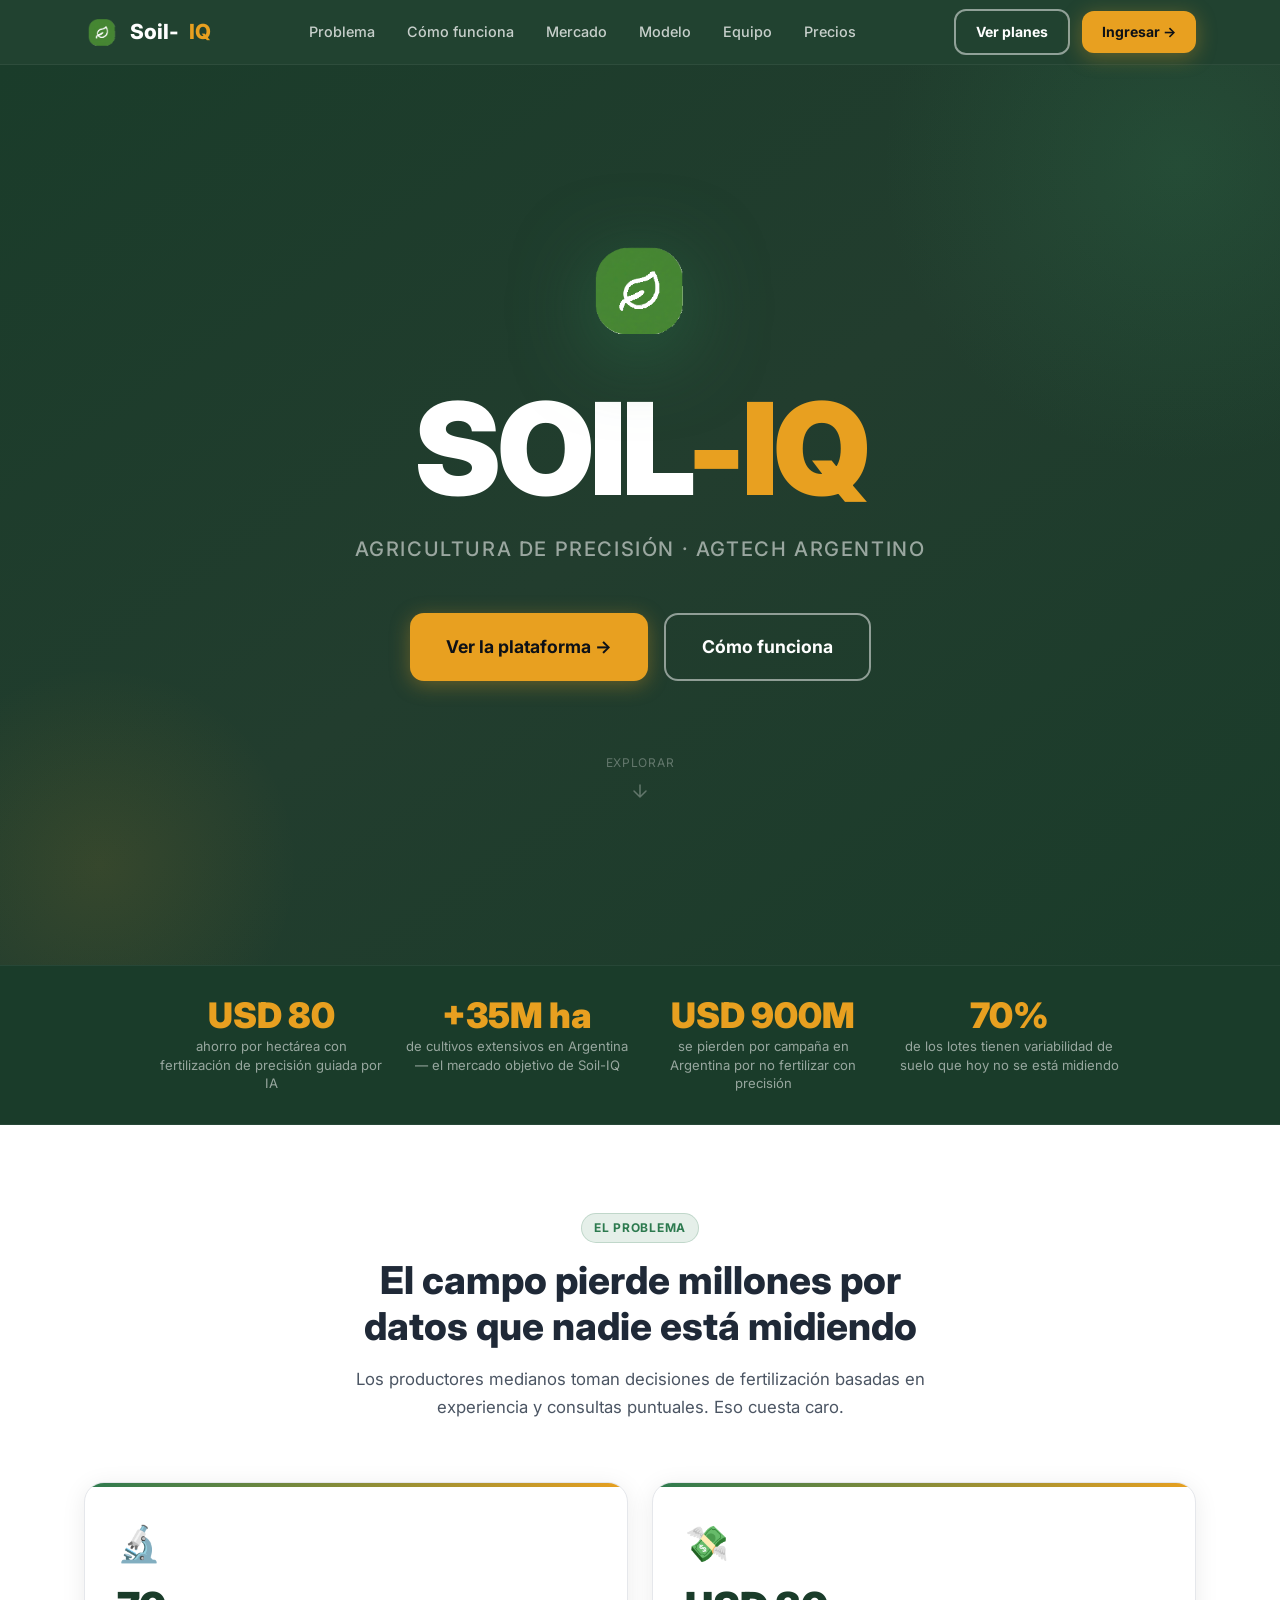
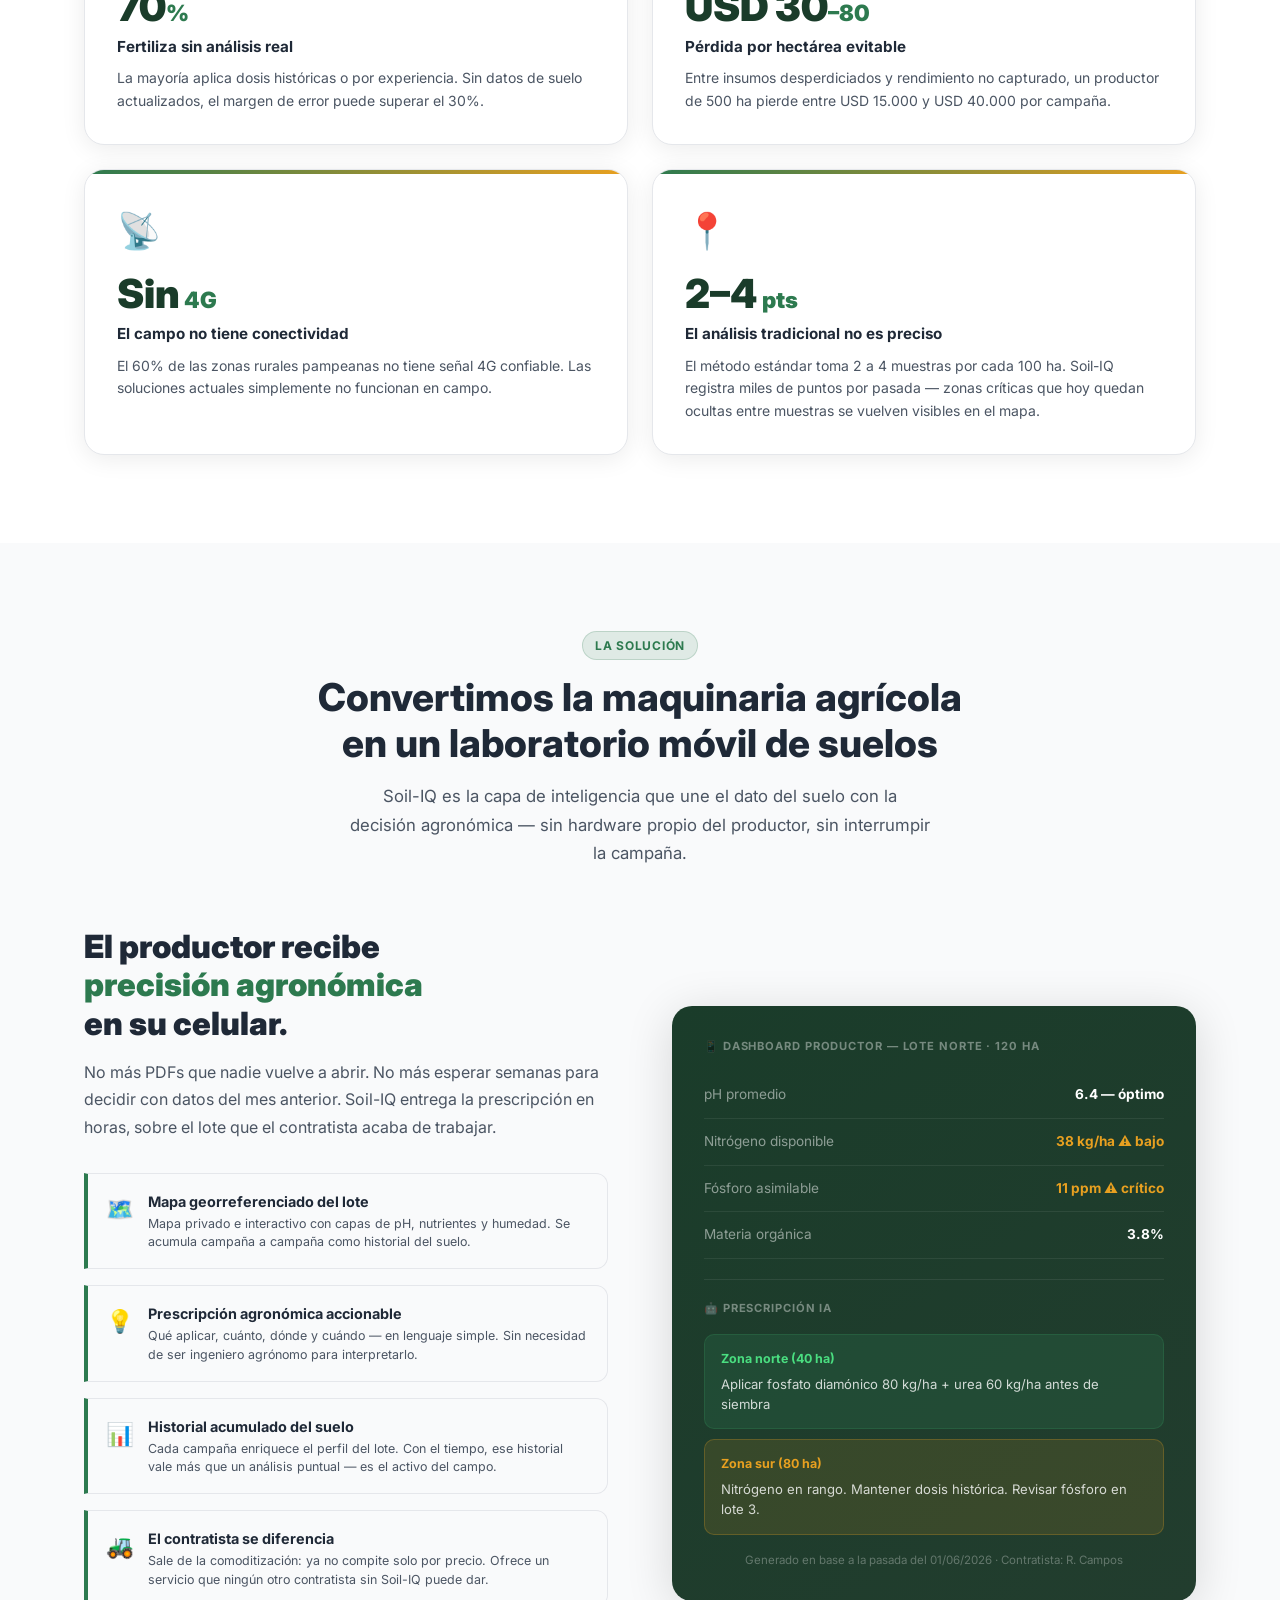
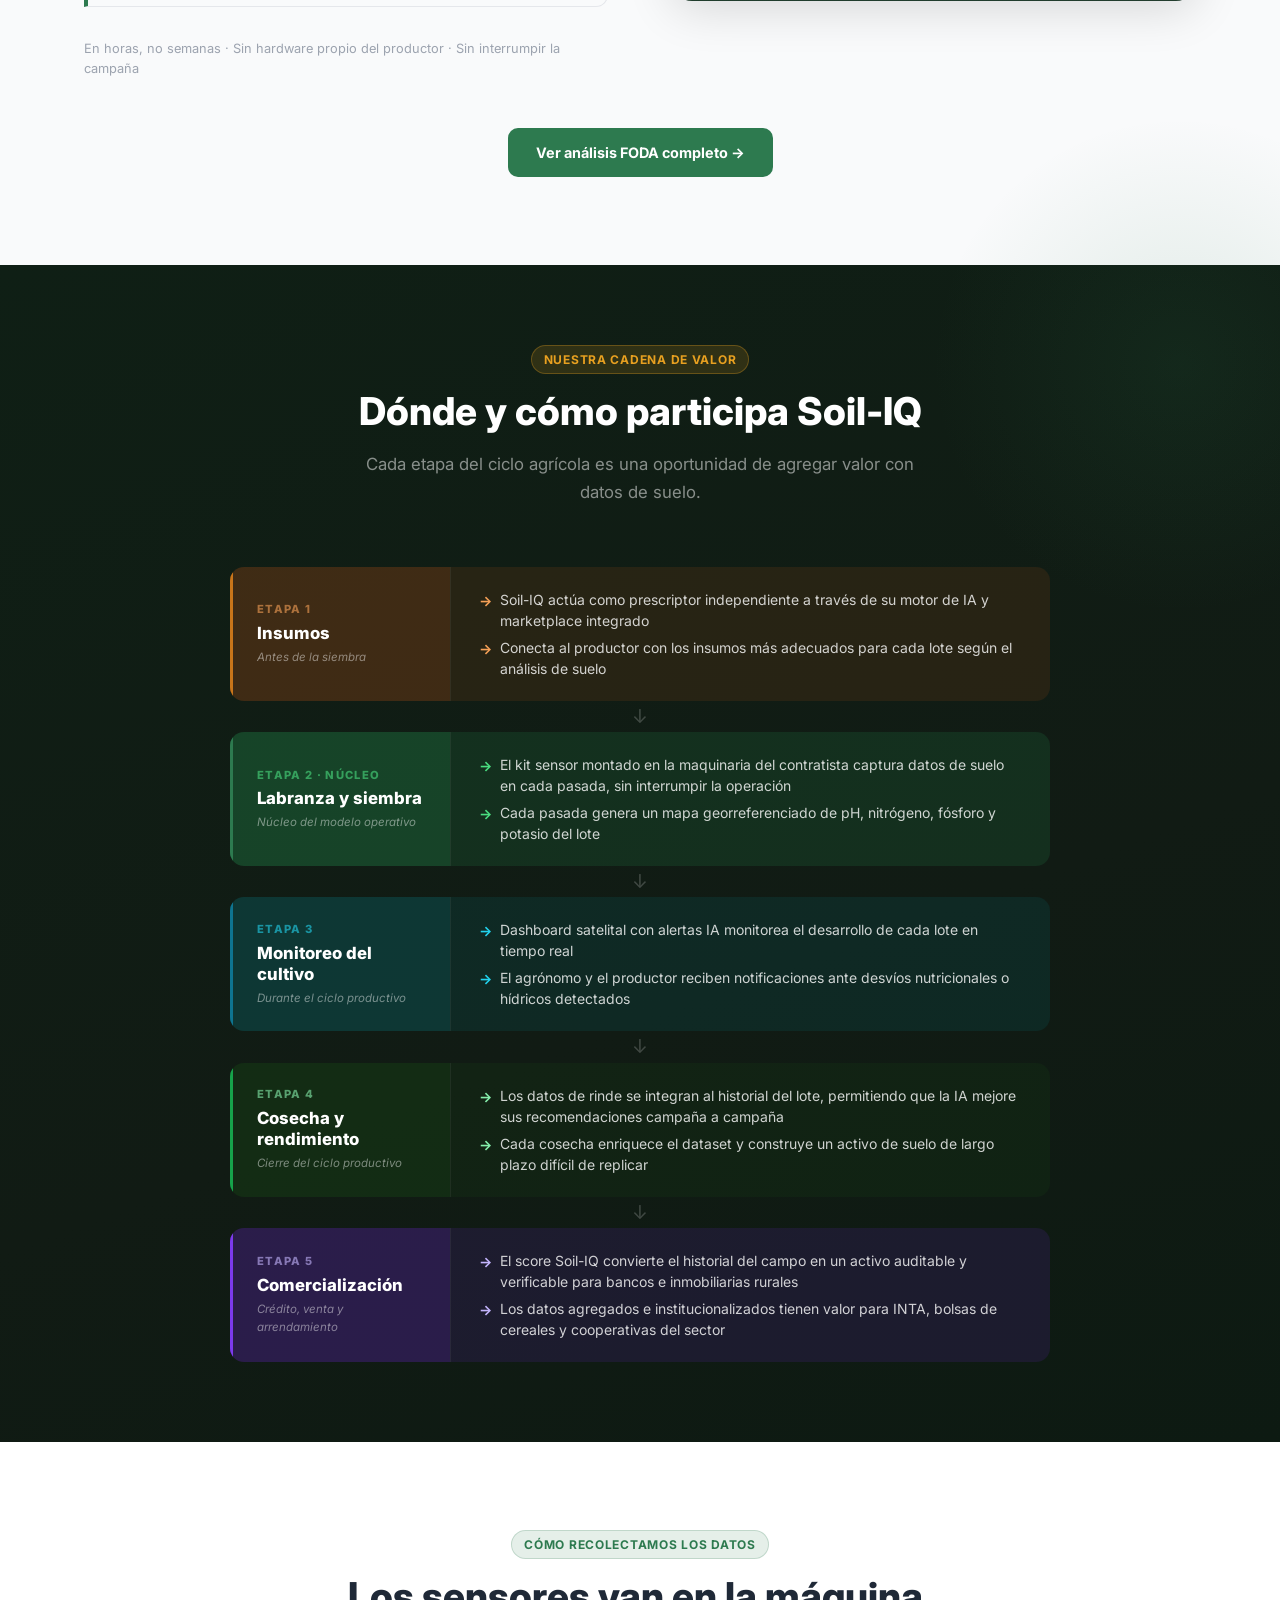
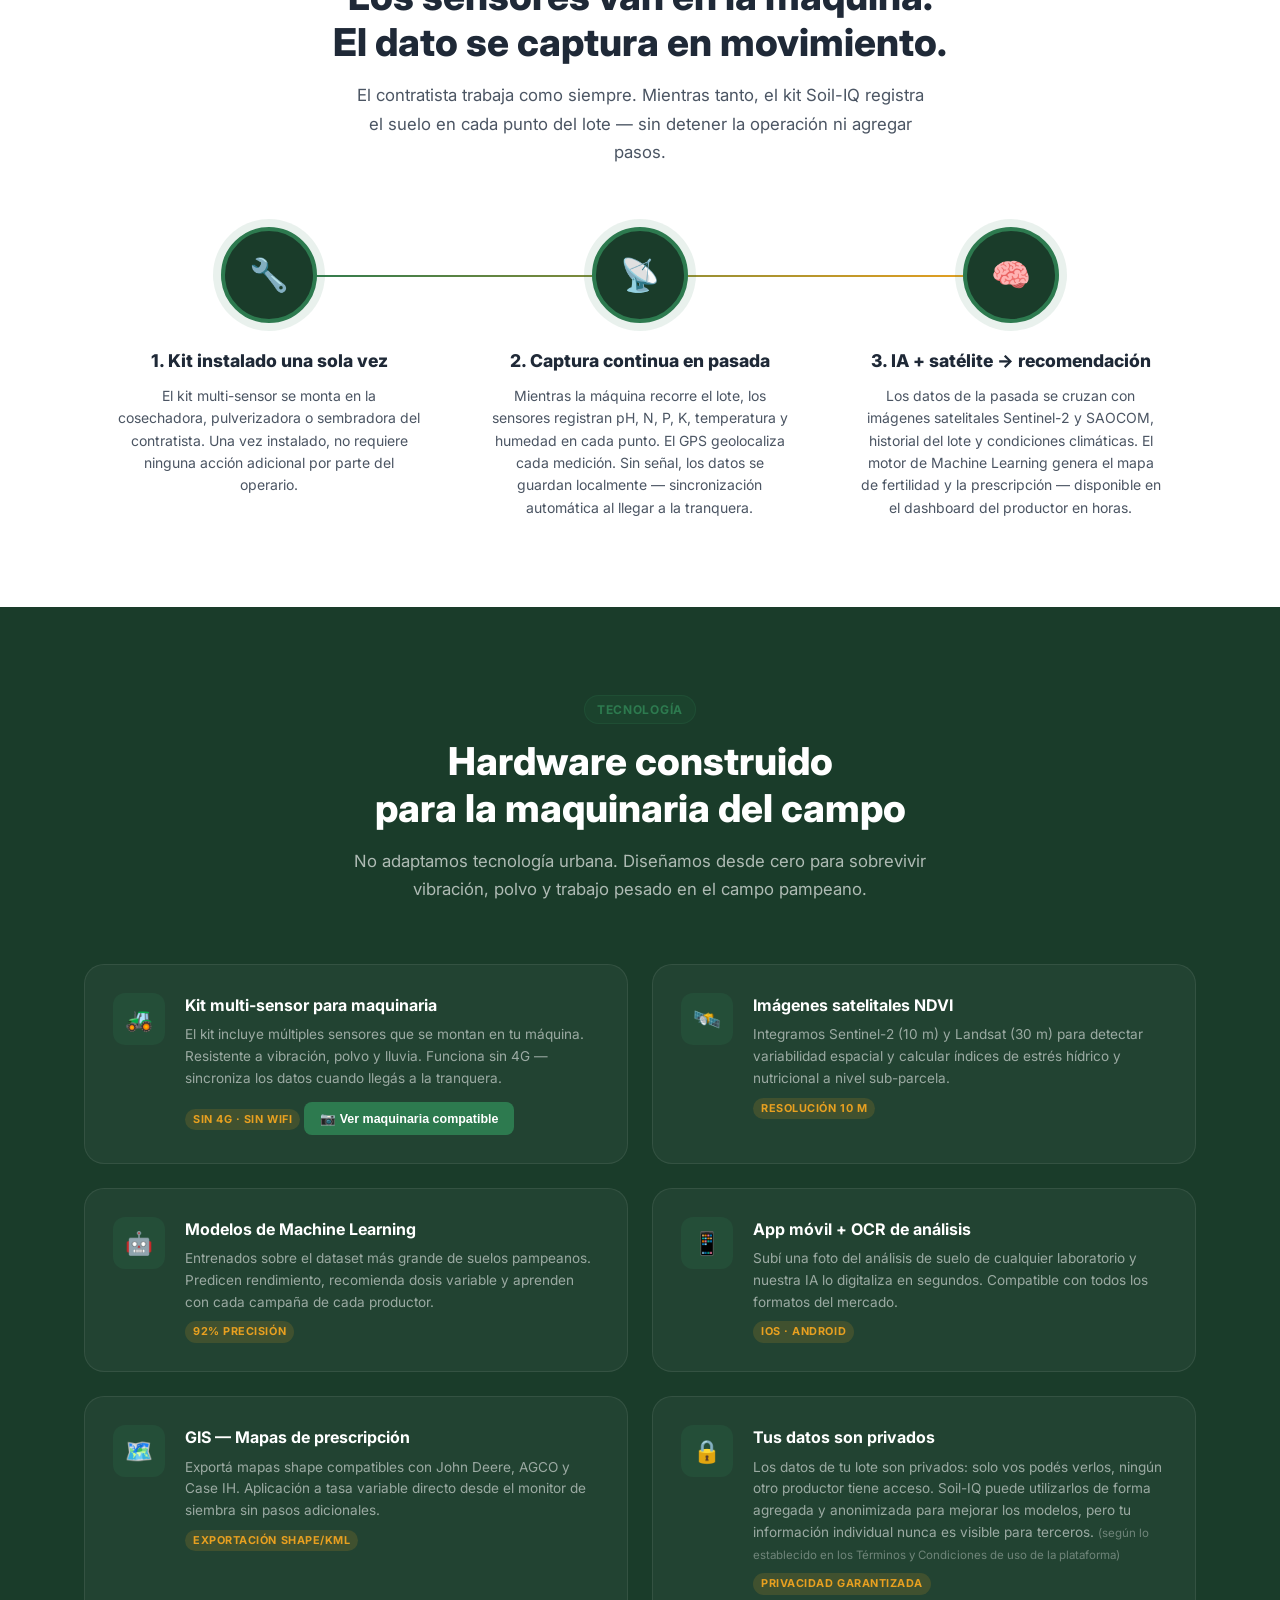
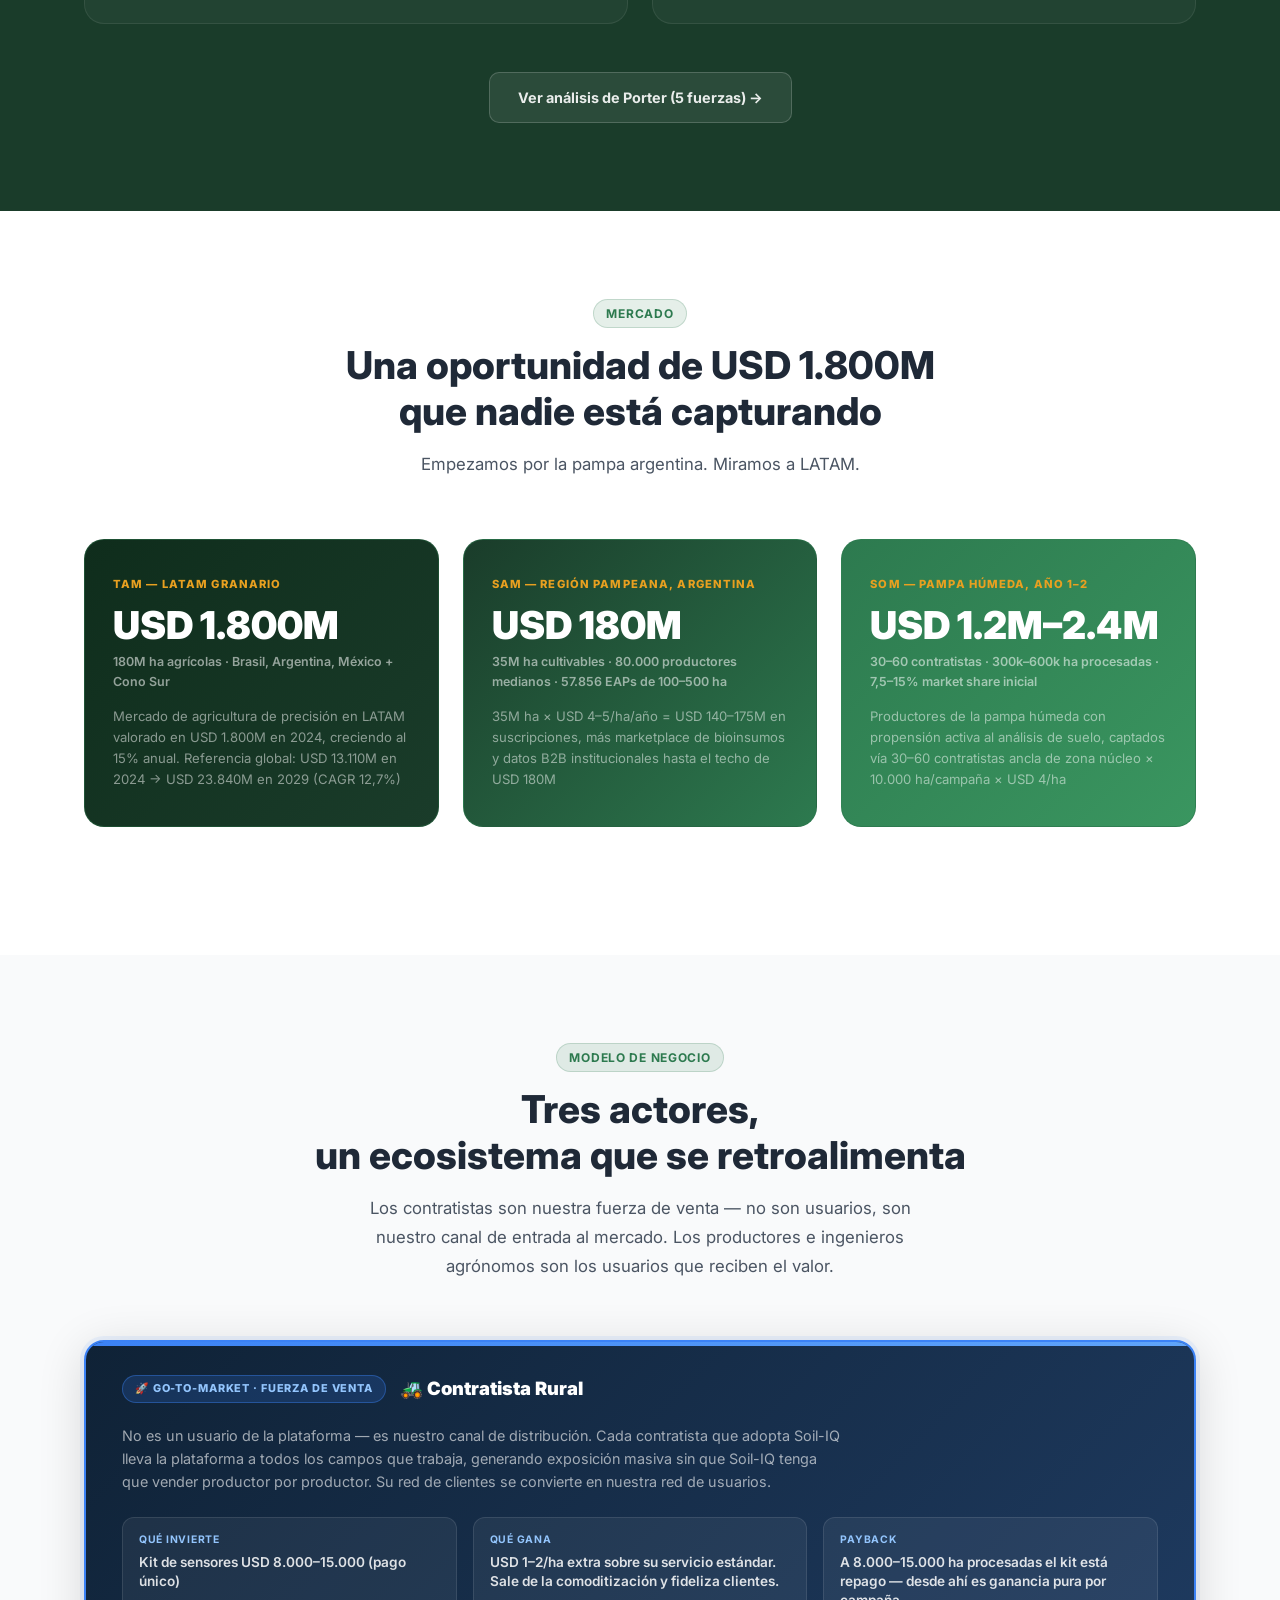
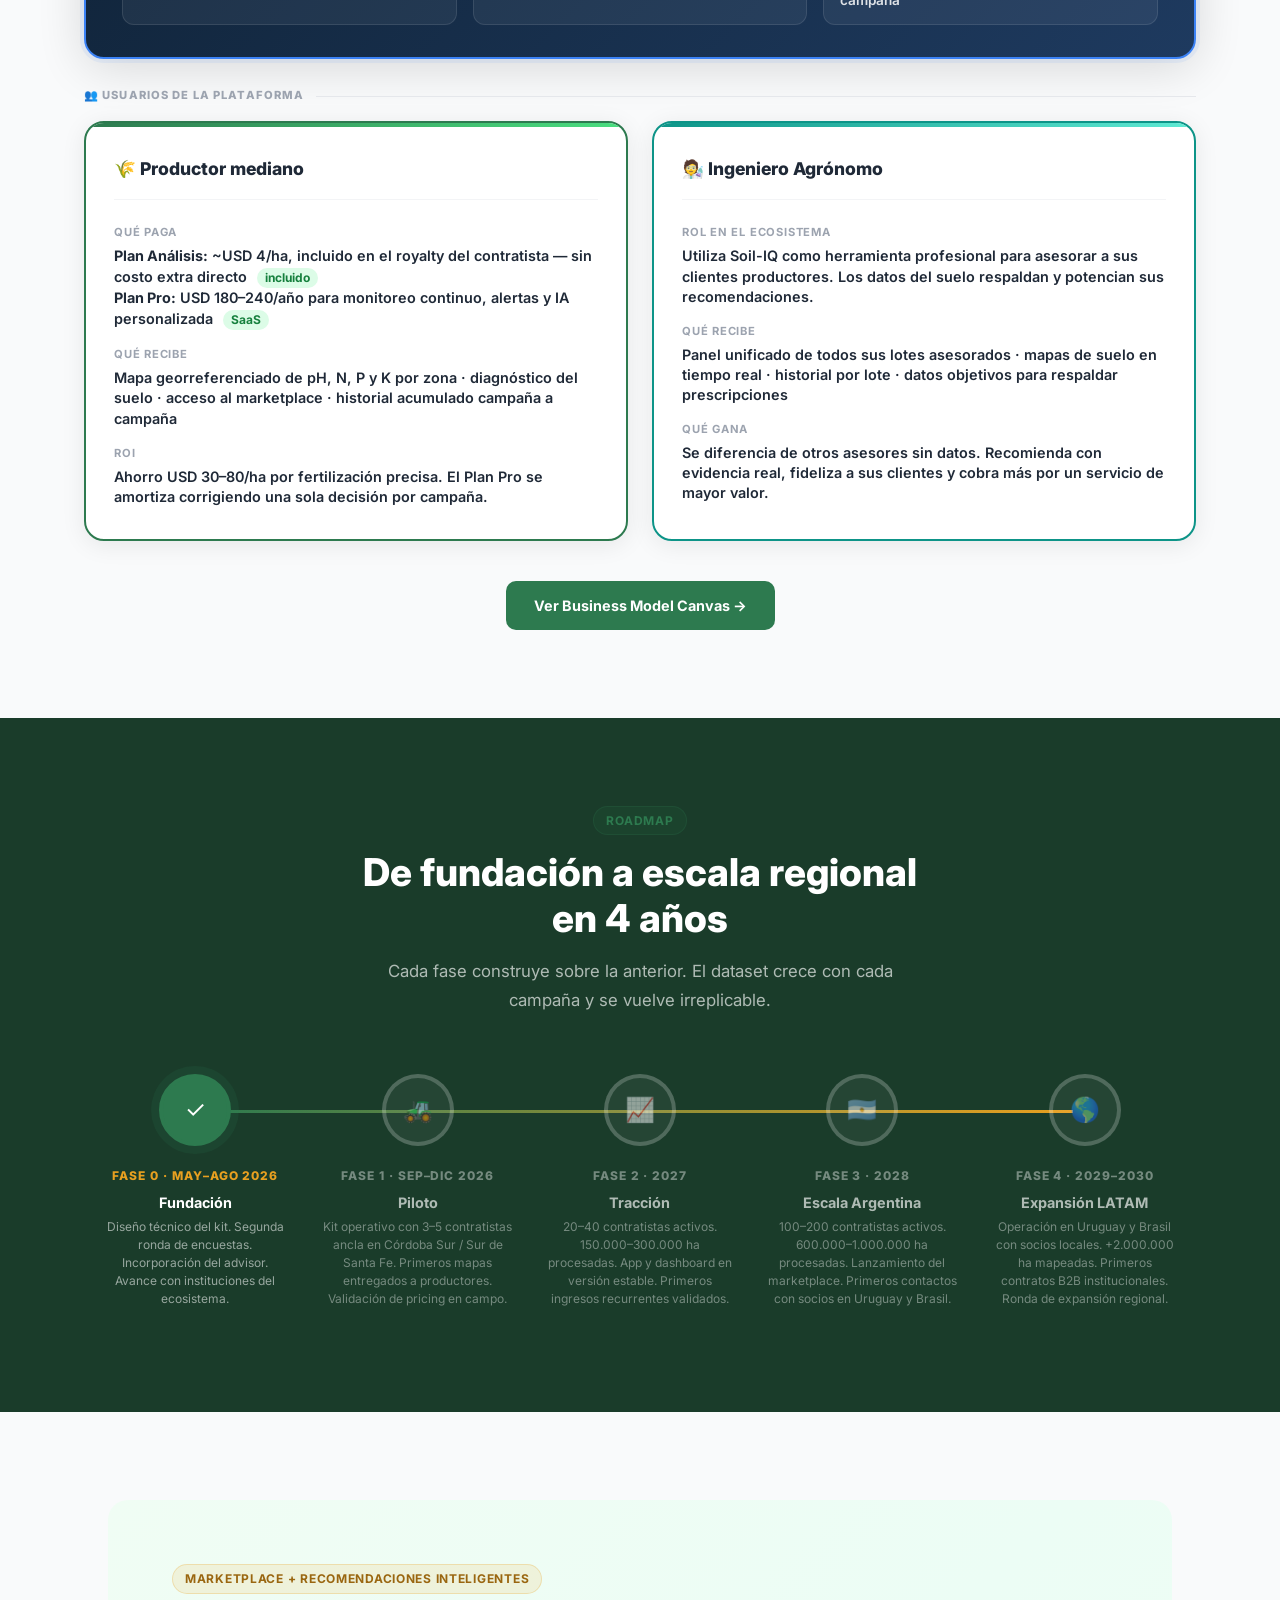
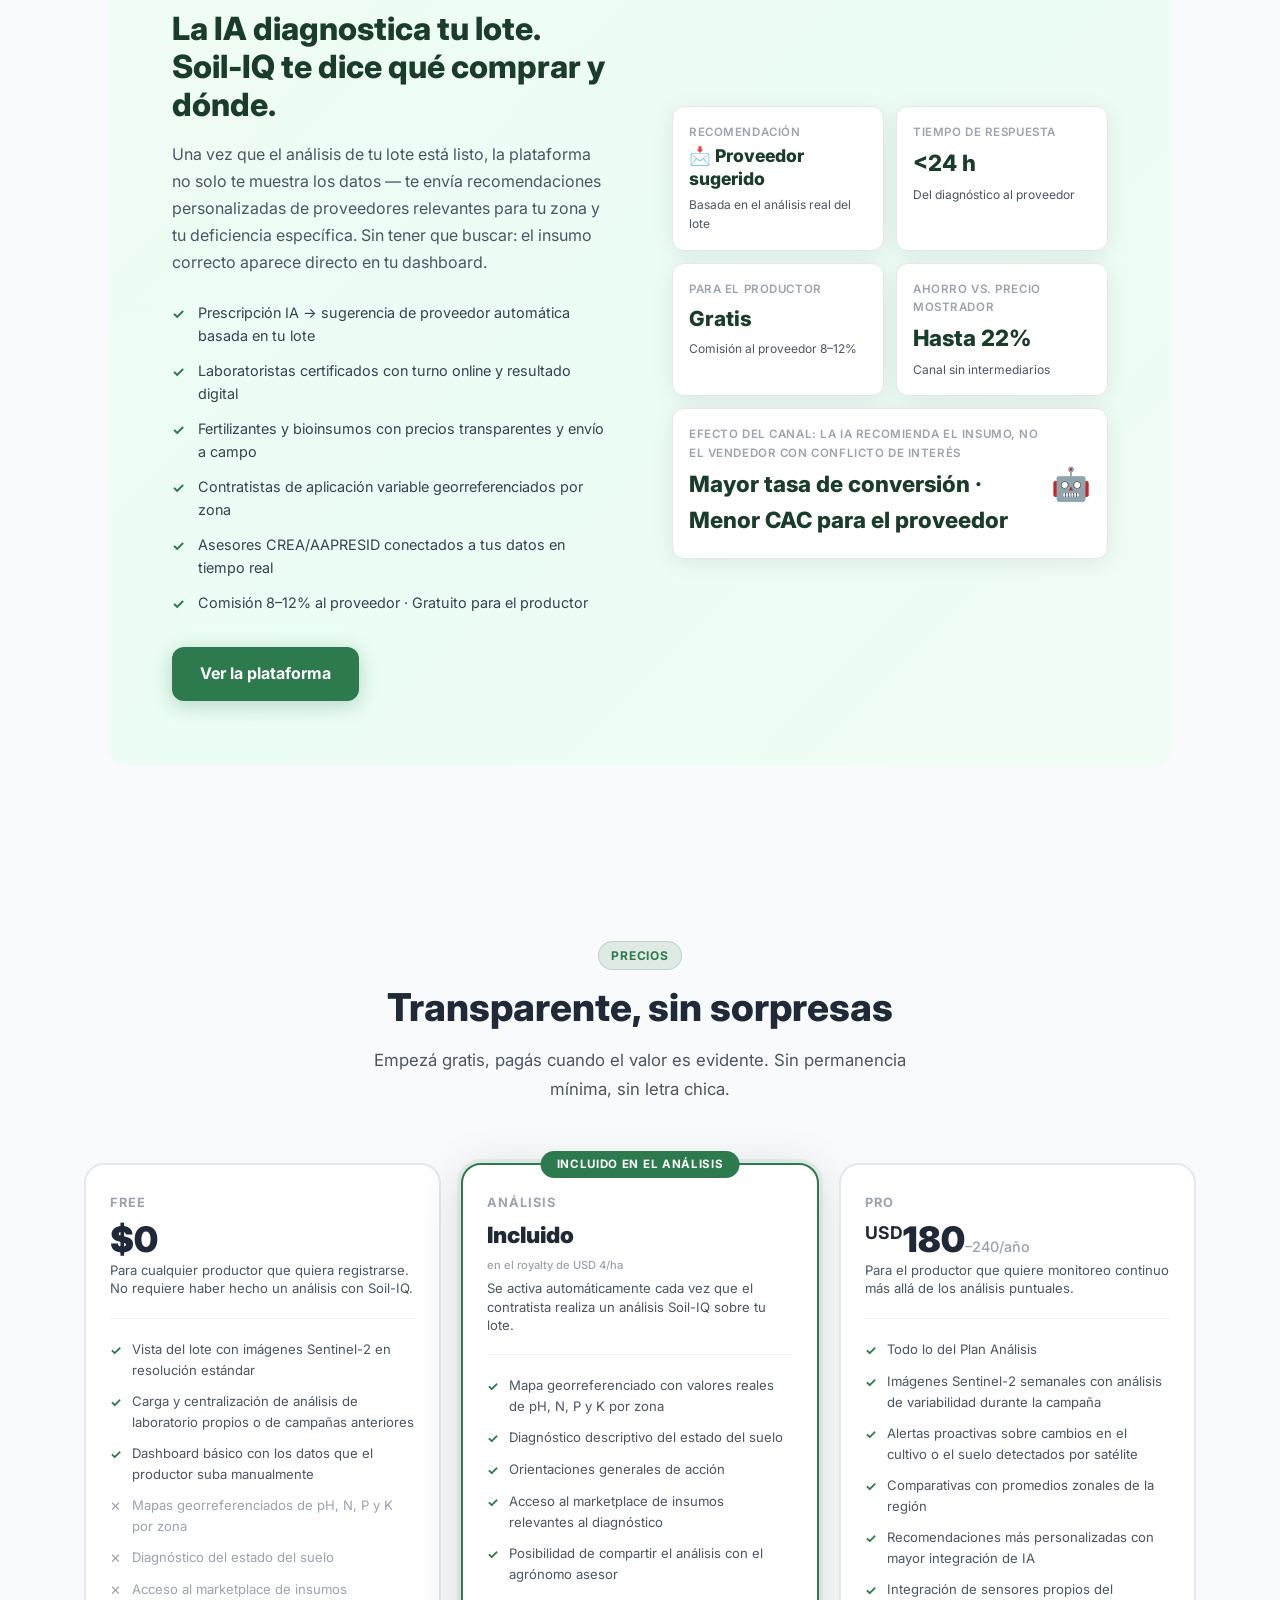
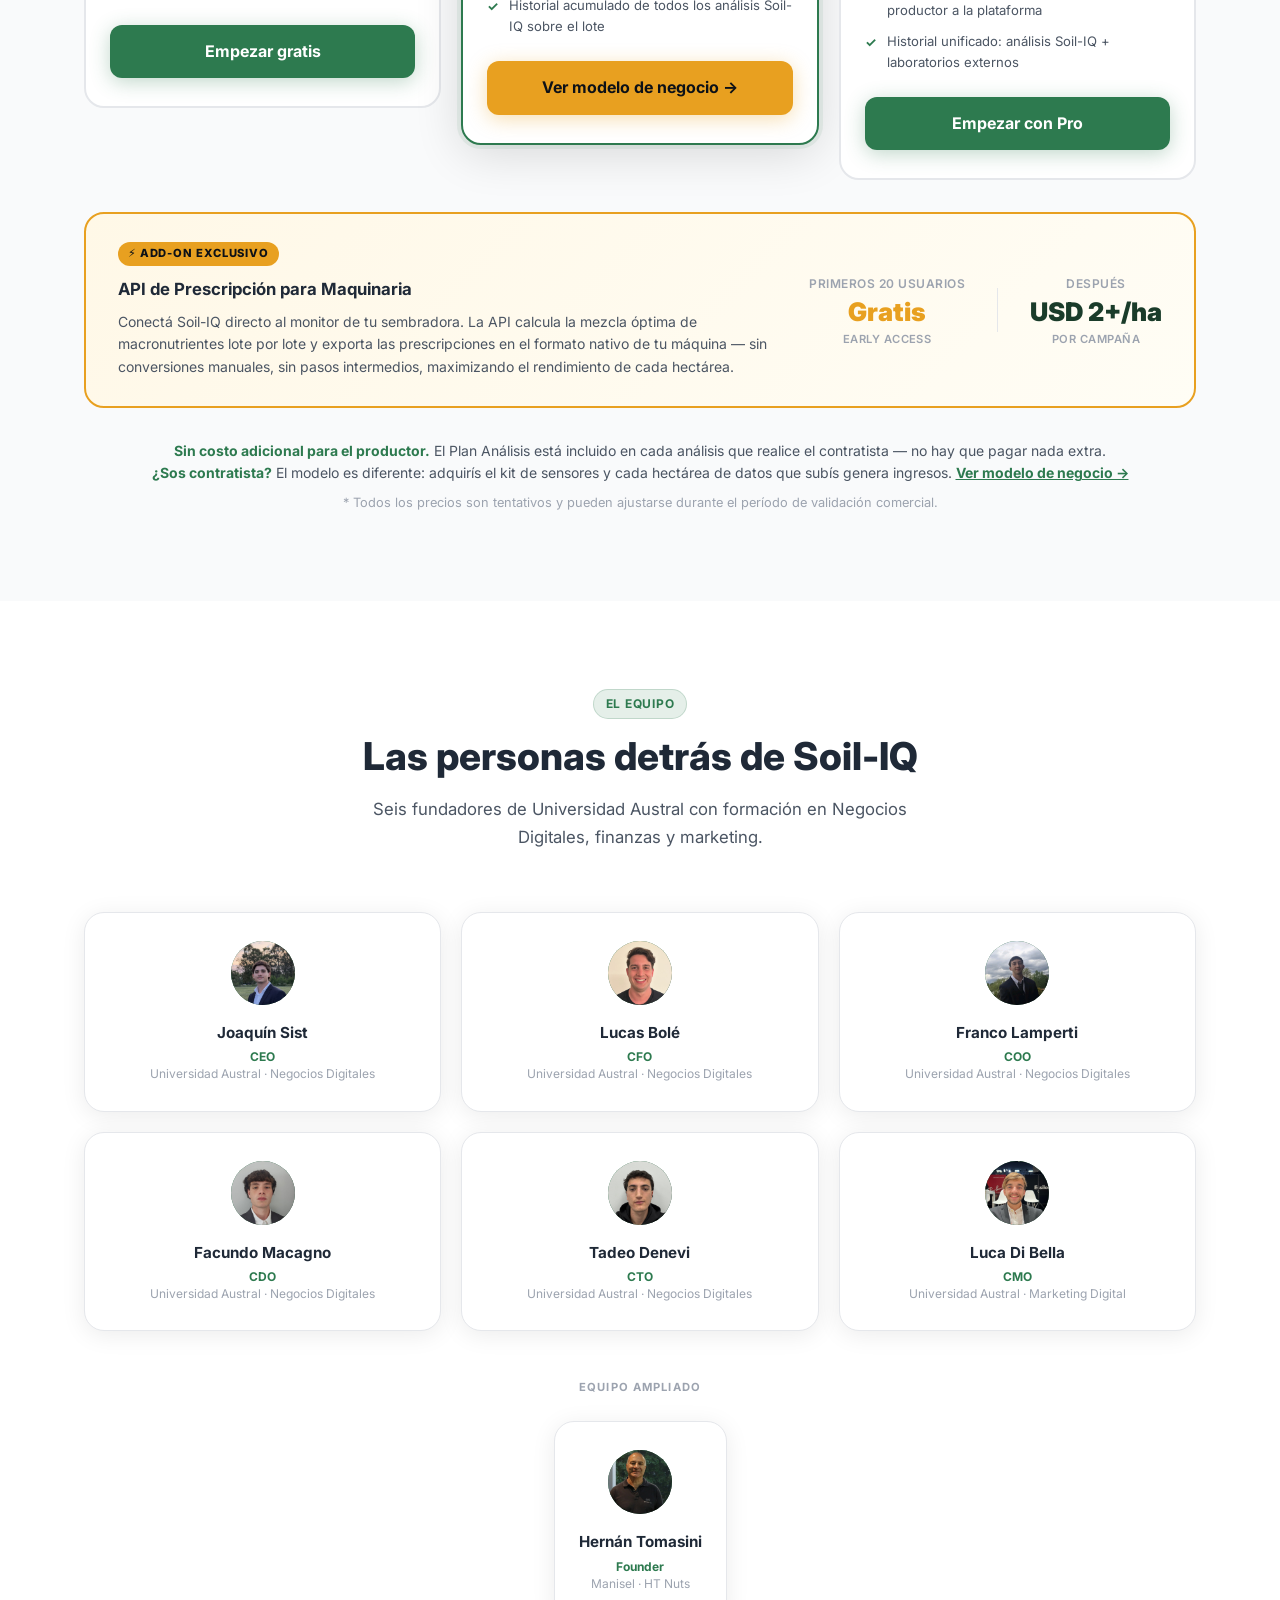
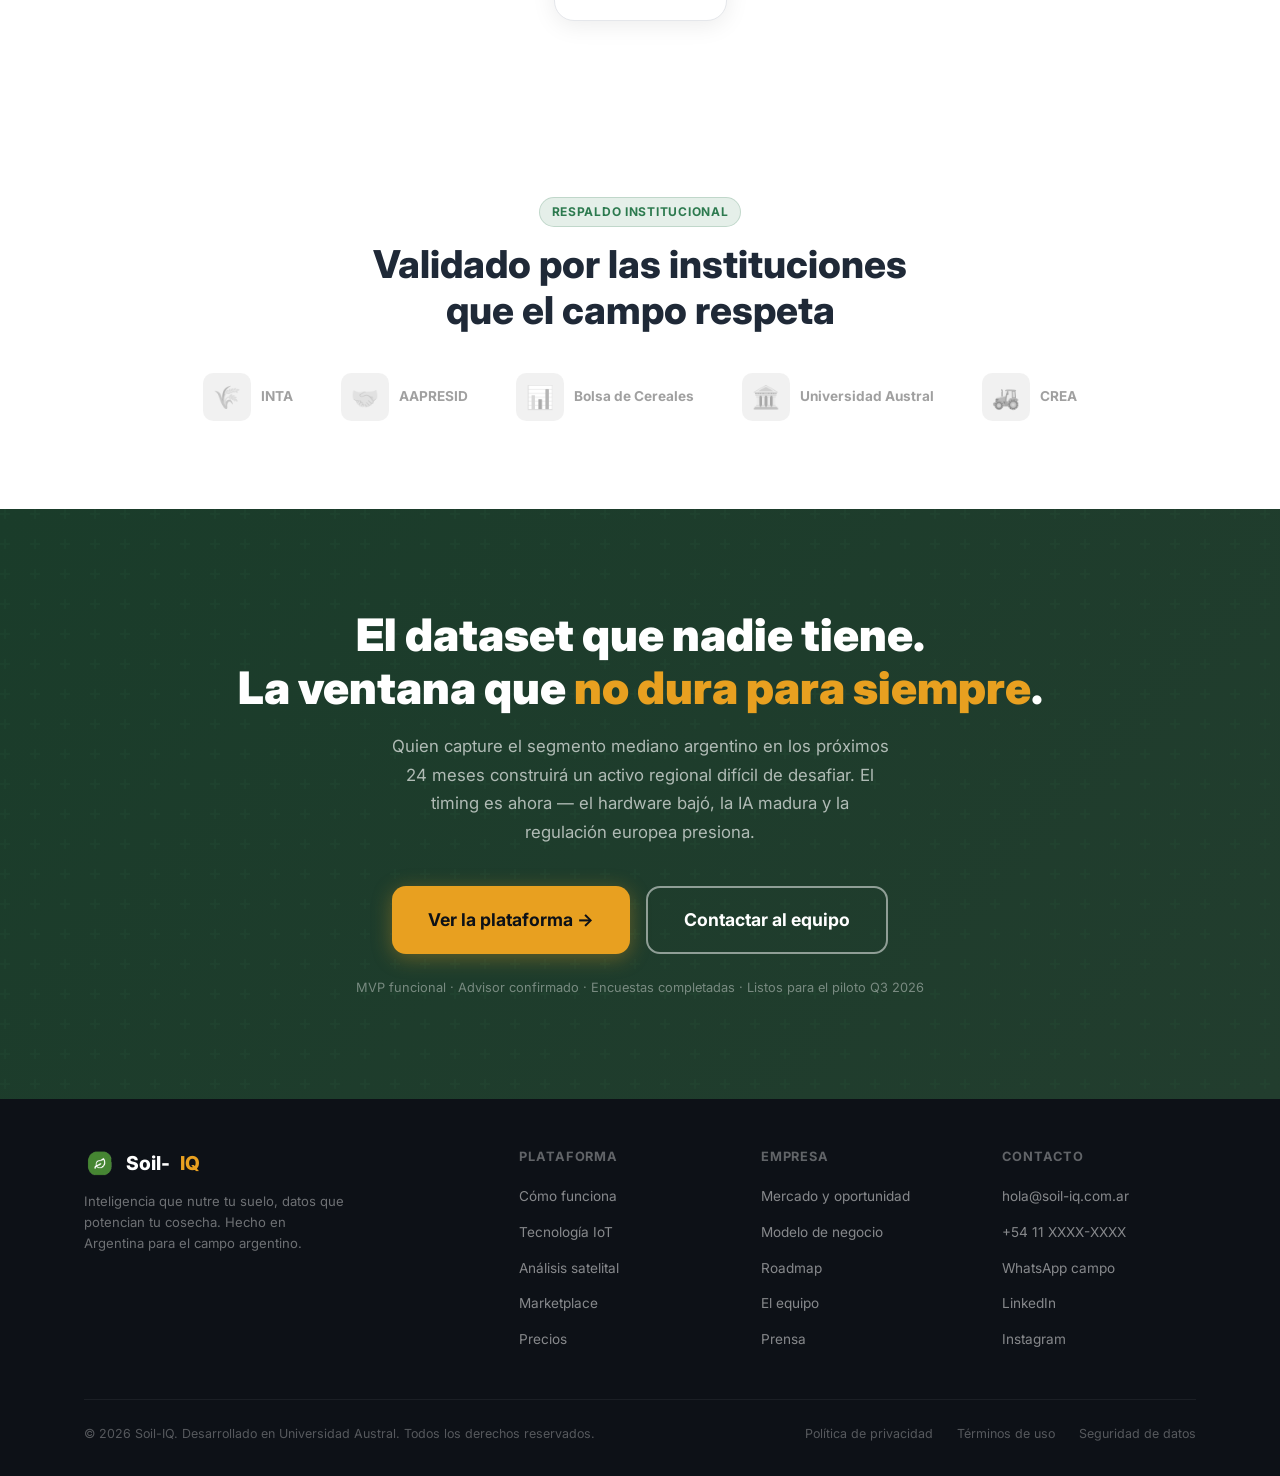
==== commit 3d7a76be: "feat: add ~USD 4/ha price to Plan Analisis in producer card" ====
--- a/index.html
+++ b/index.html
@@ -2542,7 +2542,7 @@
           <div class="bm-row__item">
             <div class="bm-row__key">Qué paga</div>
             <div class="bm-row__val">
-              <strong>Plan Análisis:</strong> incluido en el royalty del contratista — sin costo extra <span class="bm-tag-green">incluido</span><br>
+              <strong>Plan Análisis:</strong> ~USD 4/ha, incluido en el royalty del contratista — sin costo extra directo <span class="bm-tag-green">incluido</span><br>
               <strong>Plan Pro:</strong> USD 180–240/año para monitoreo continuo, alertas y IA personalizada <span class="bm-tag-green">SaaS</span>
             </div>
           </div>
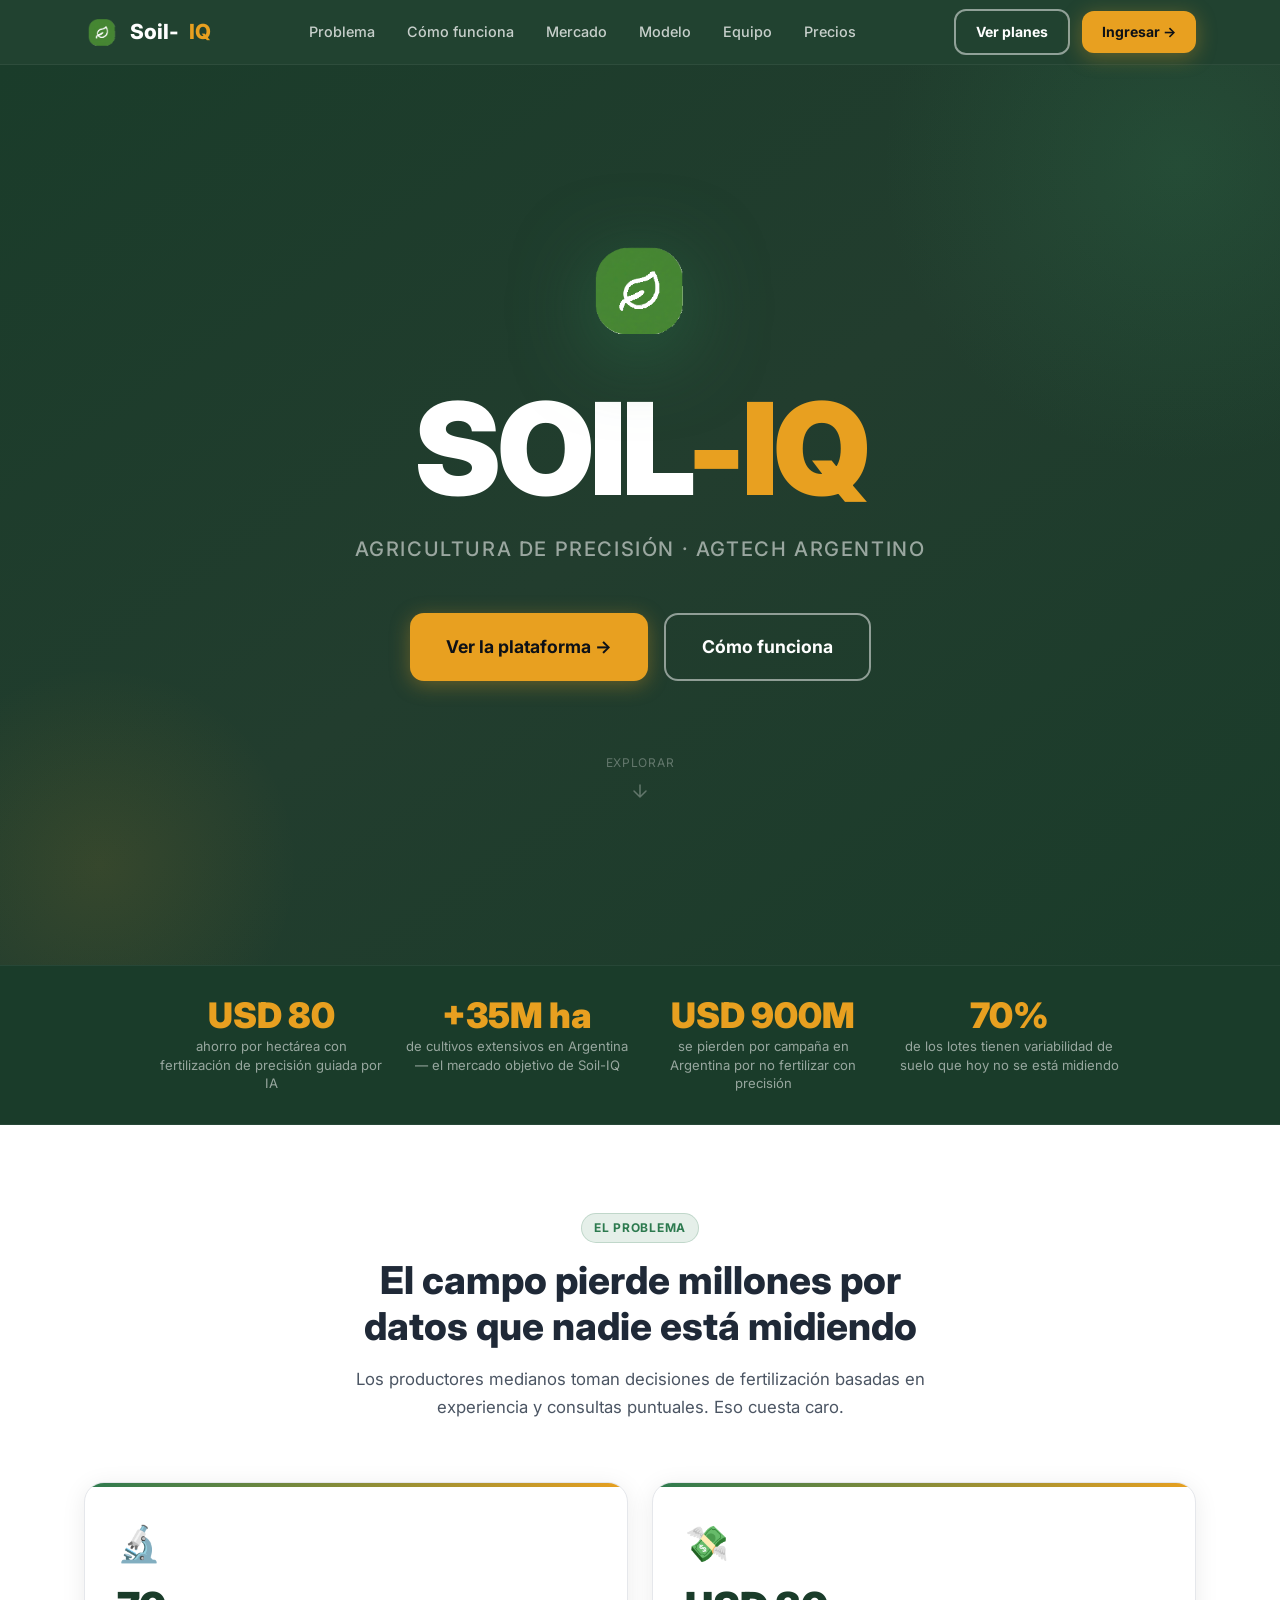
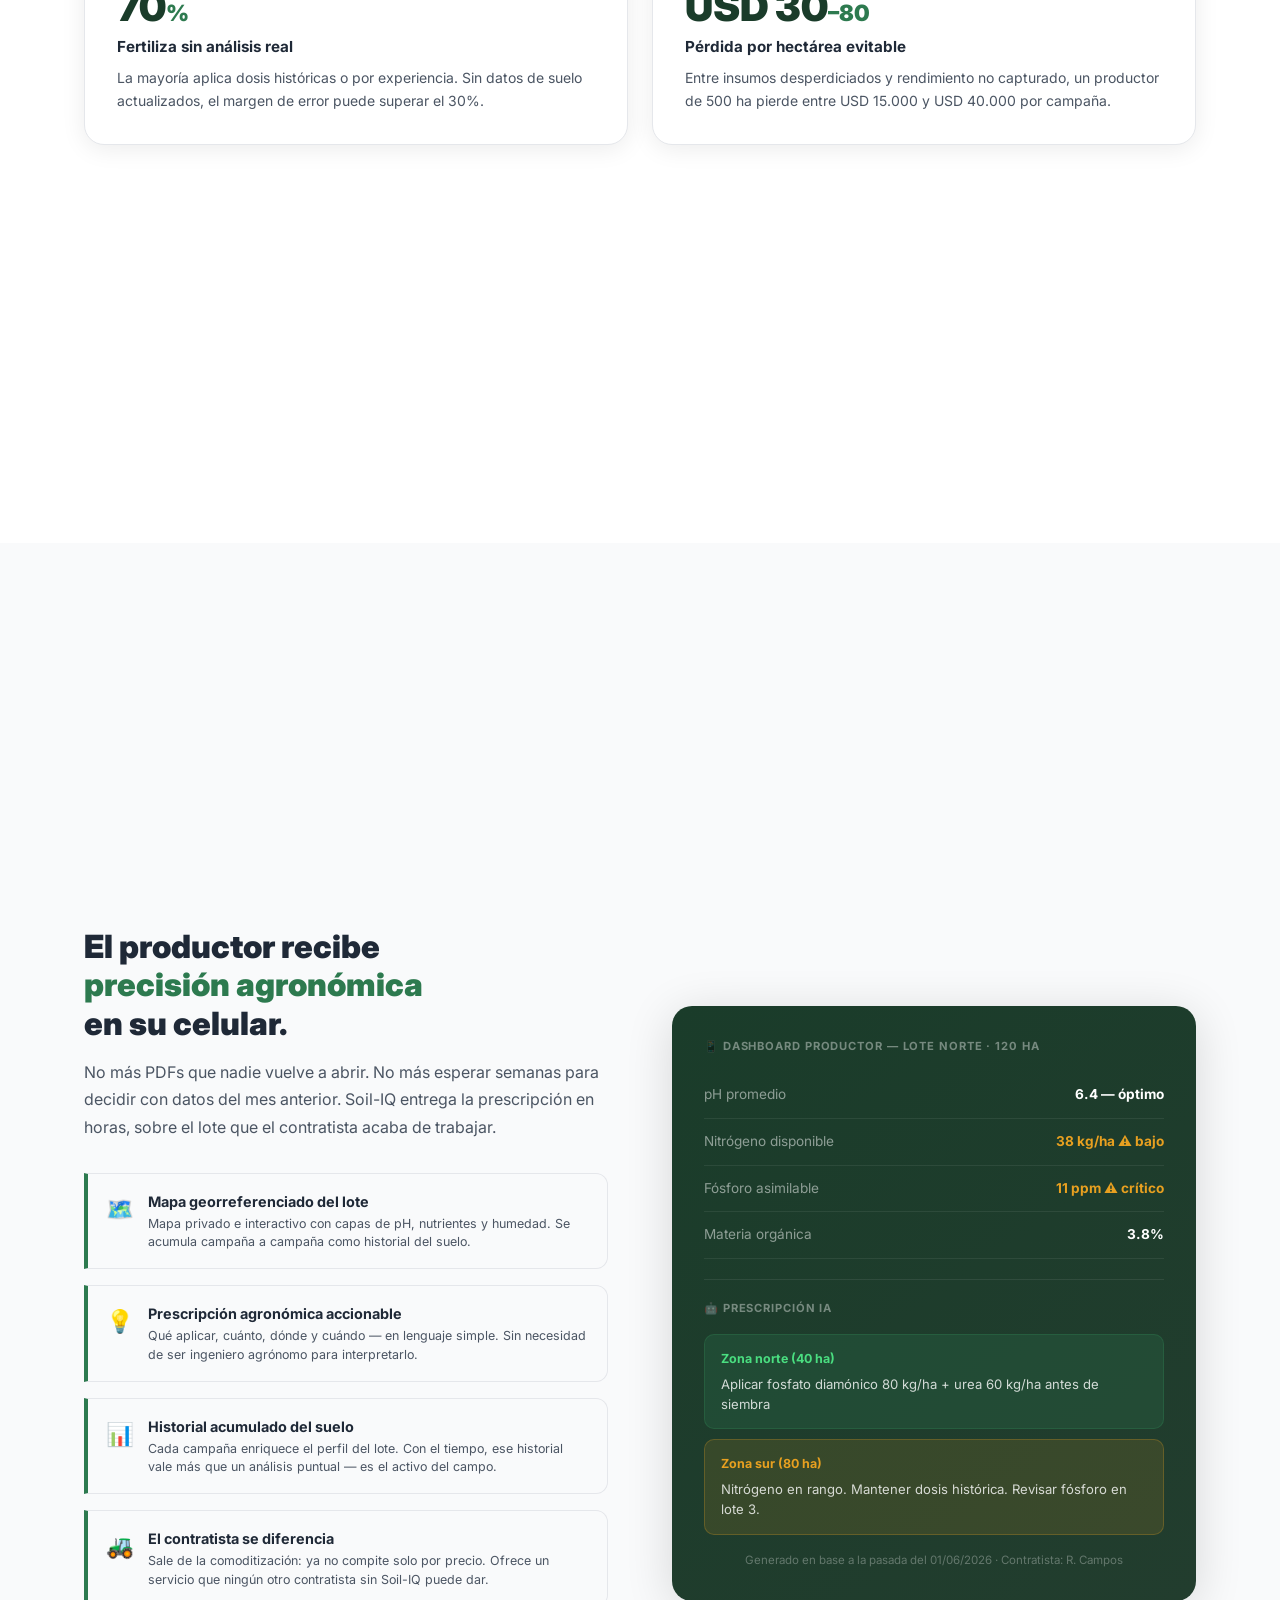
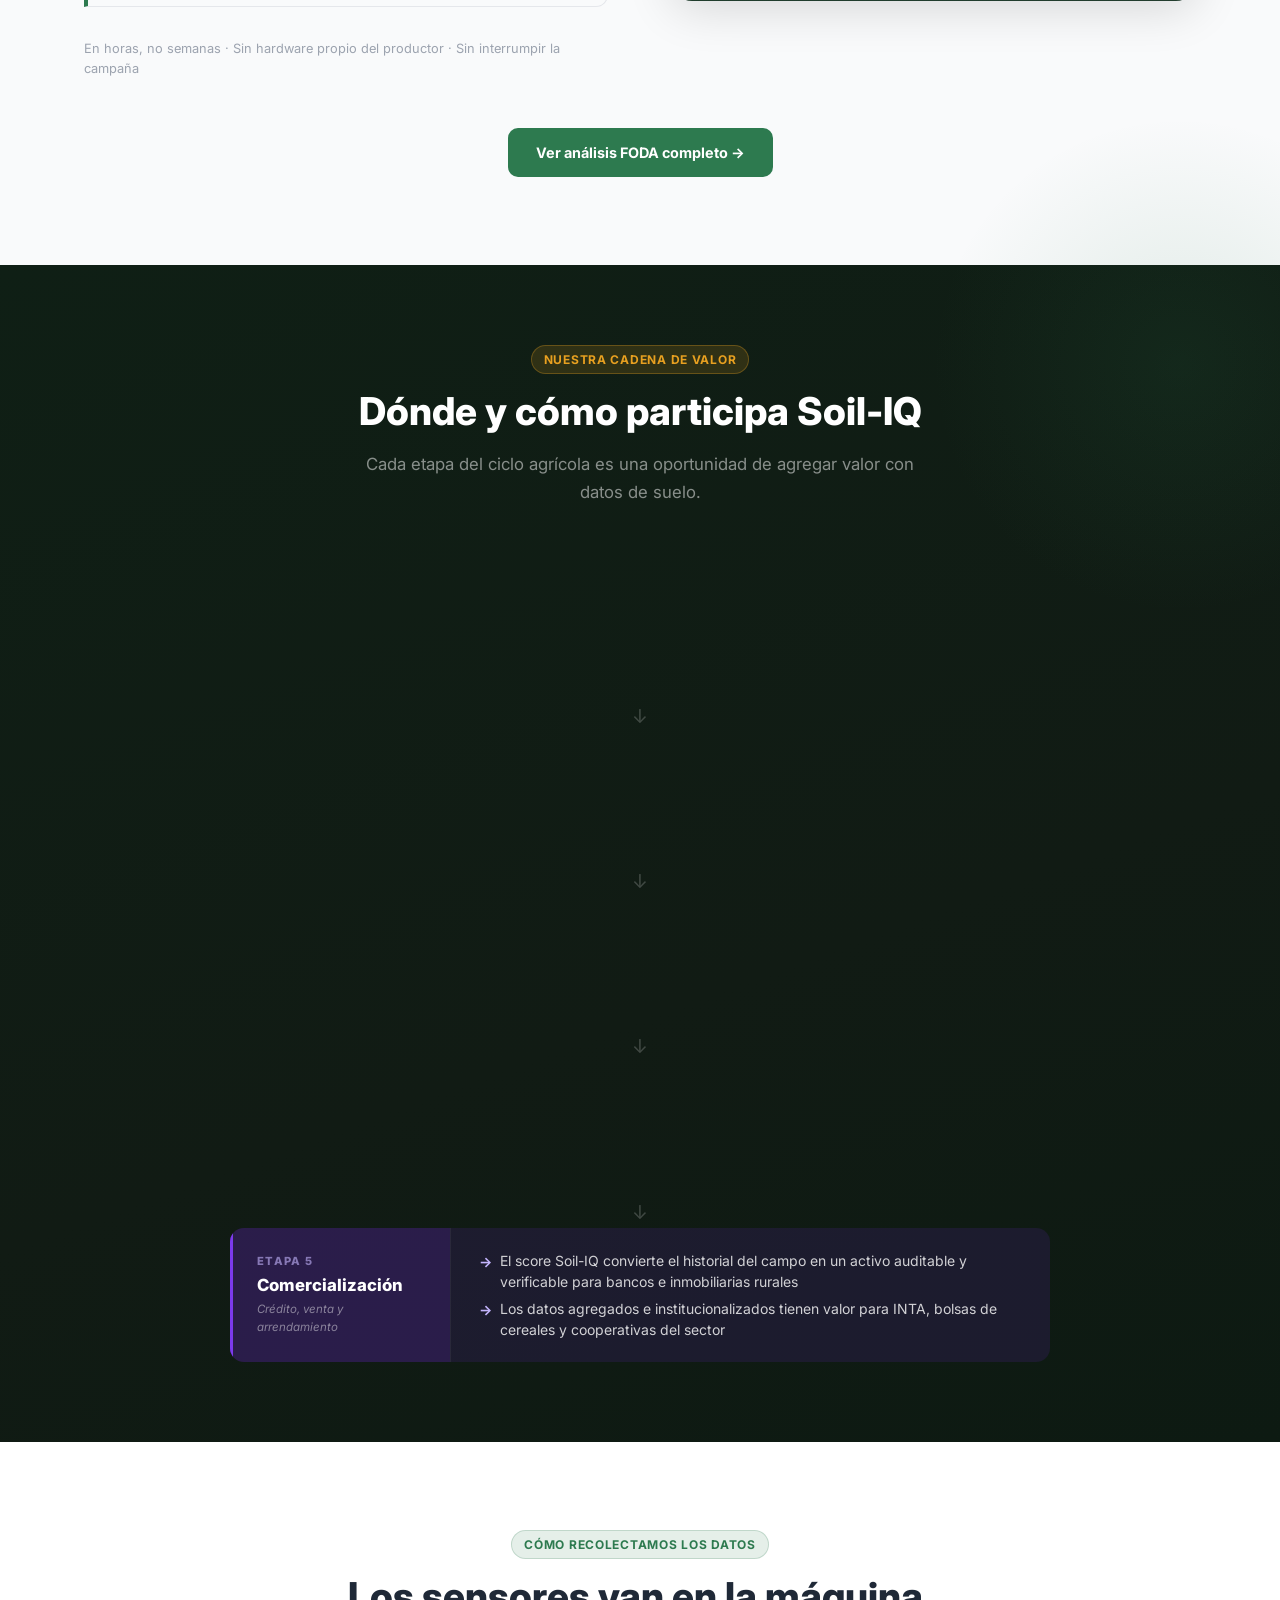
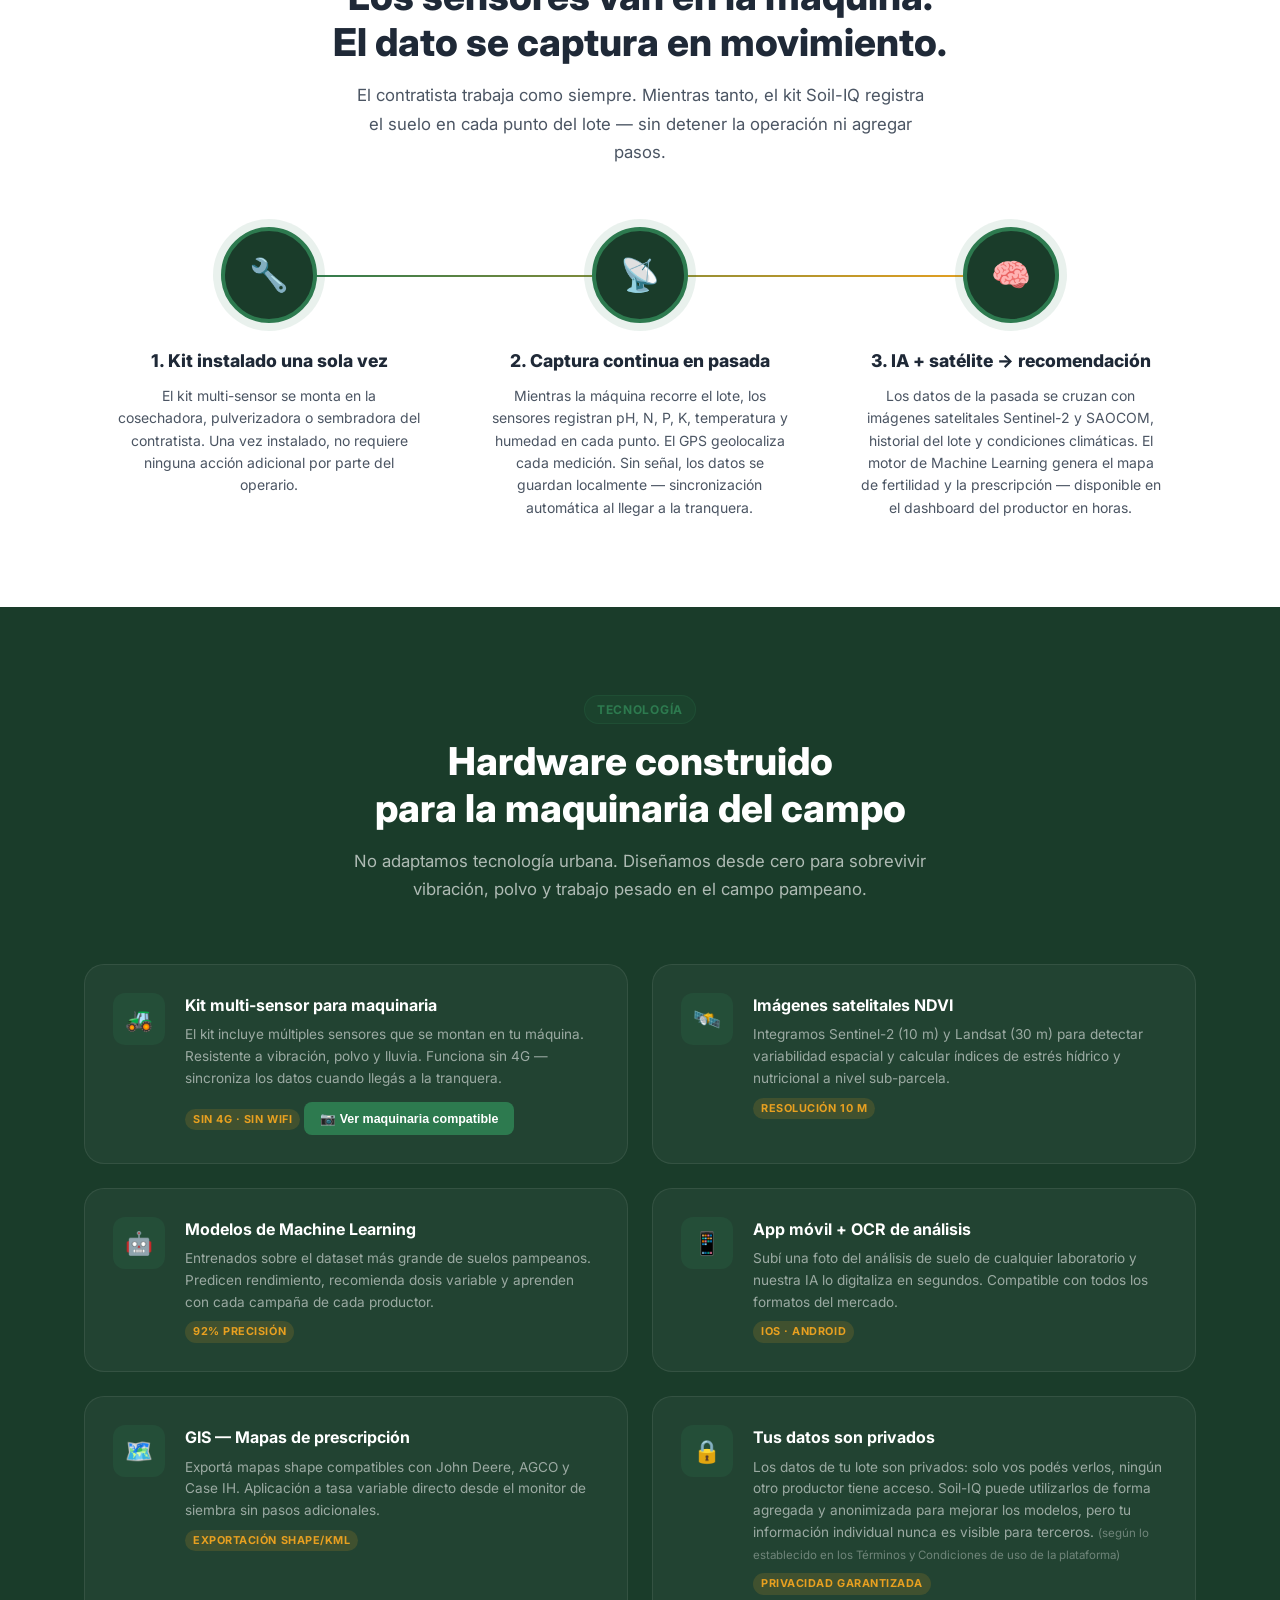
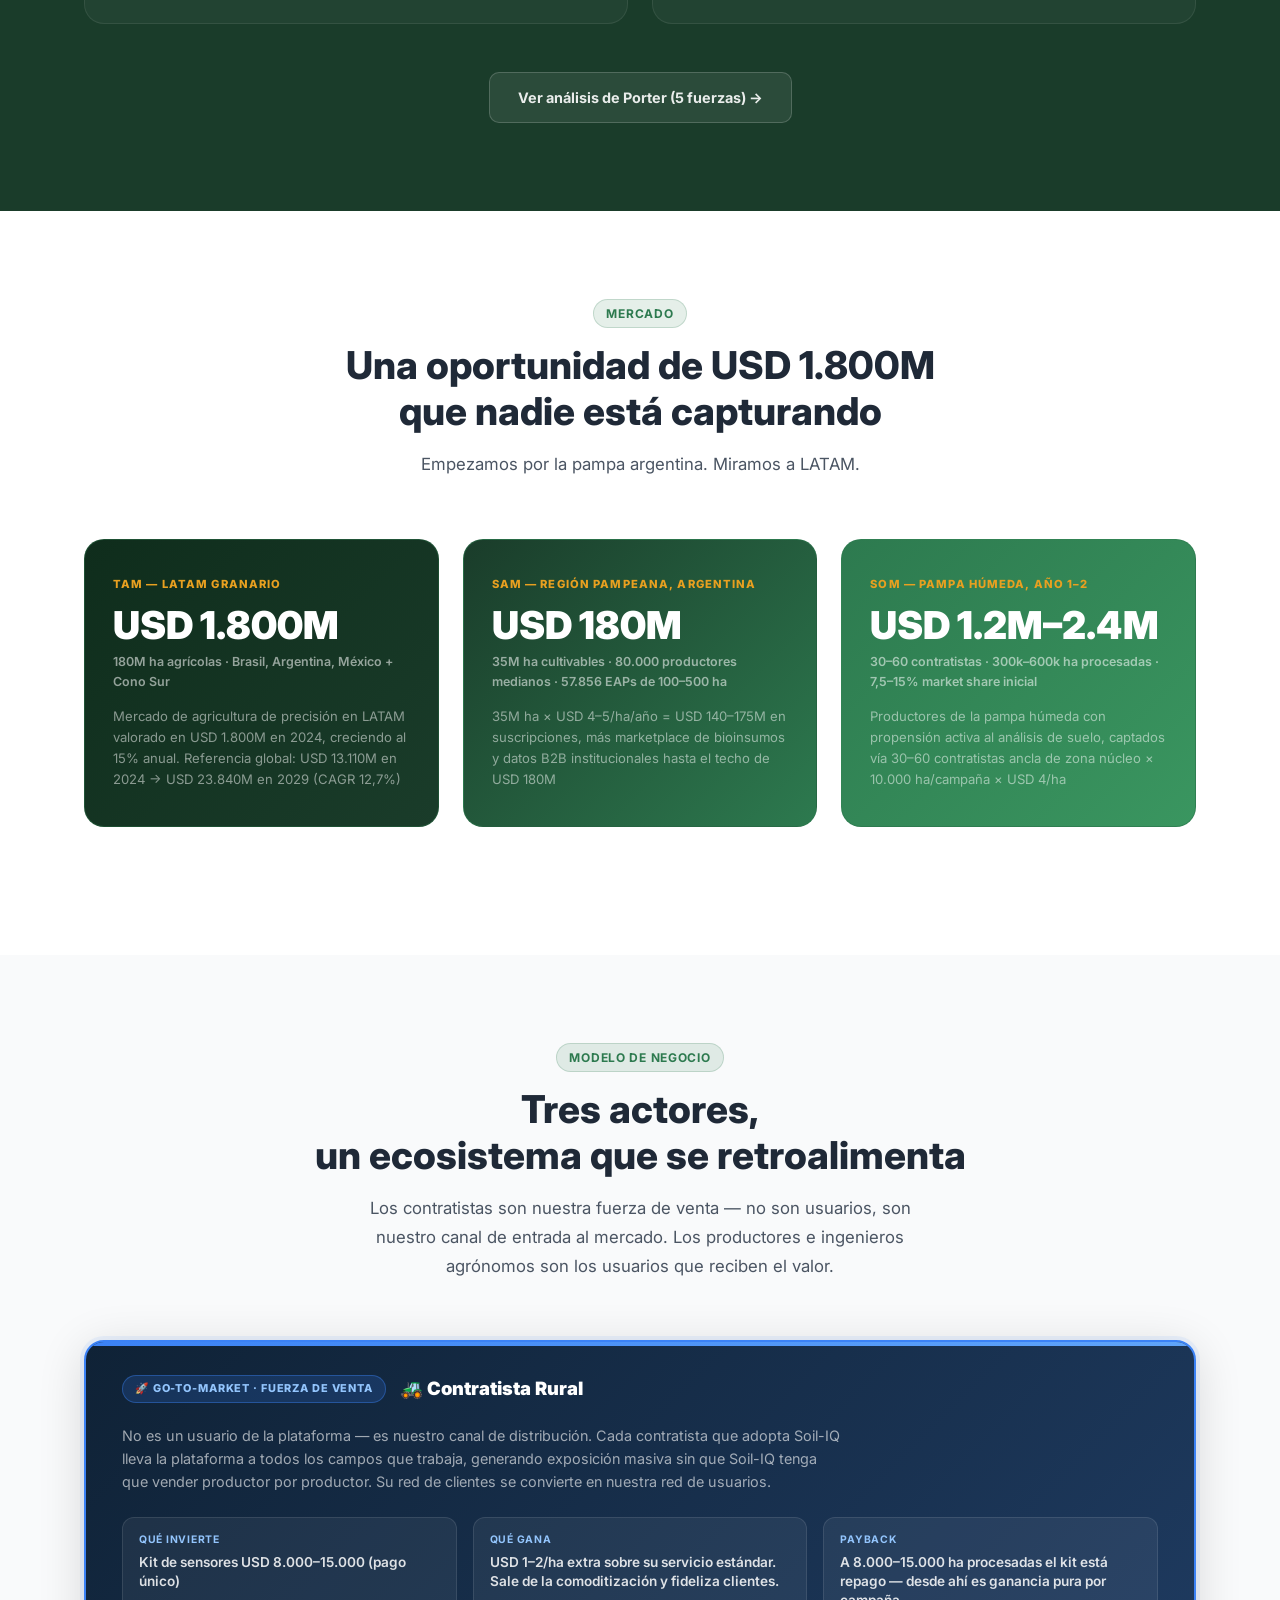
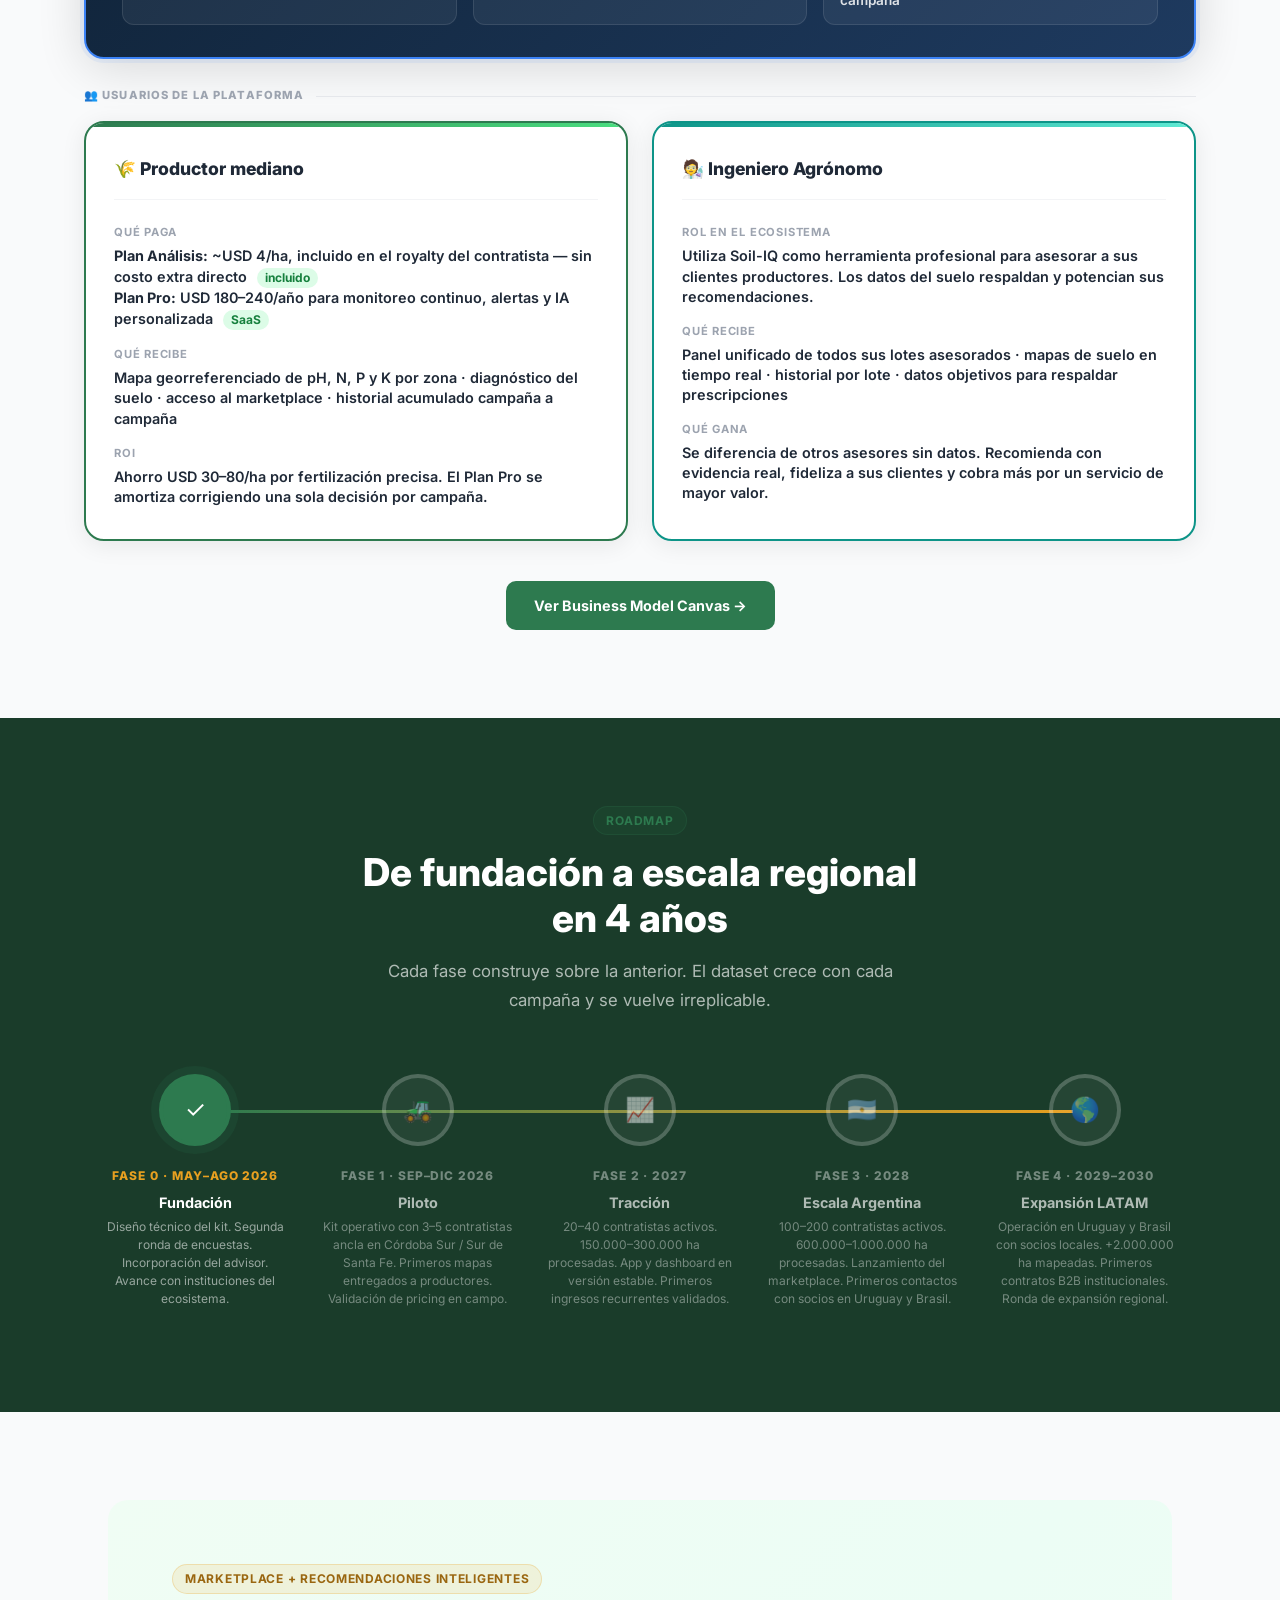
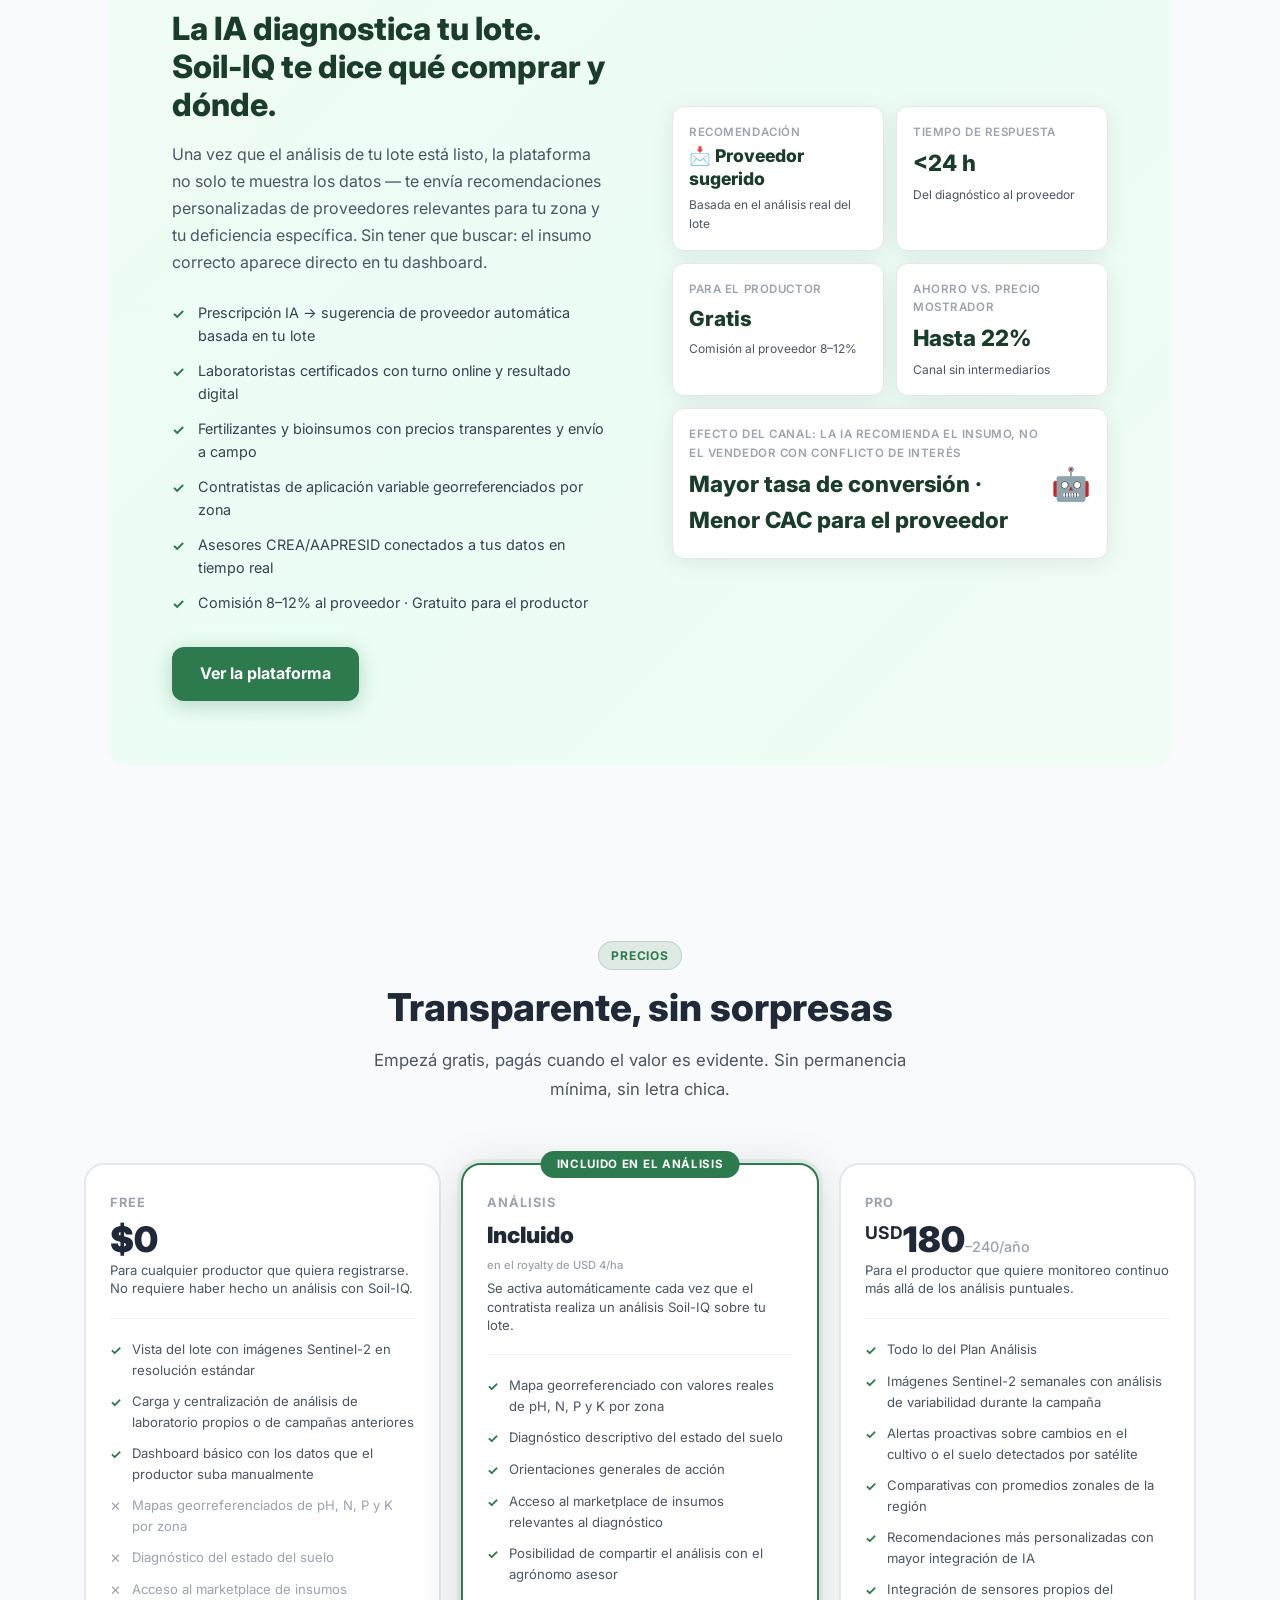
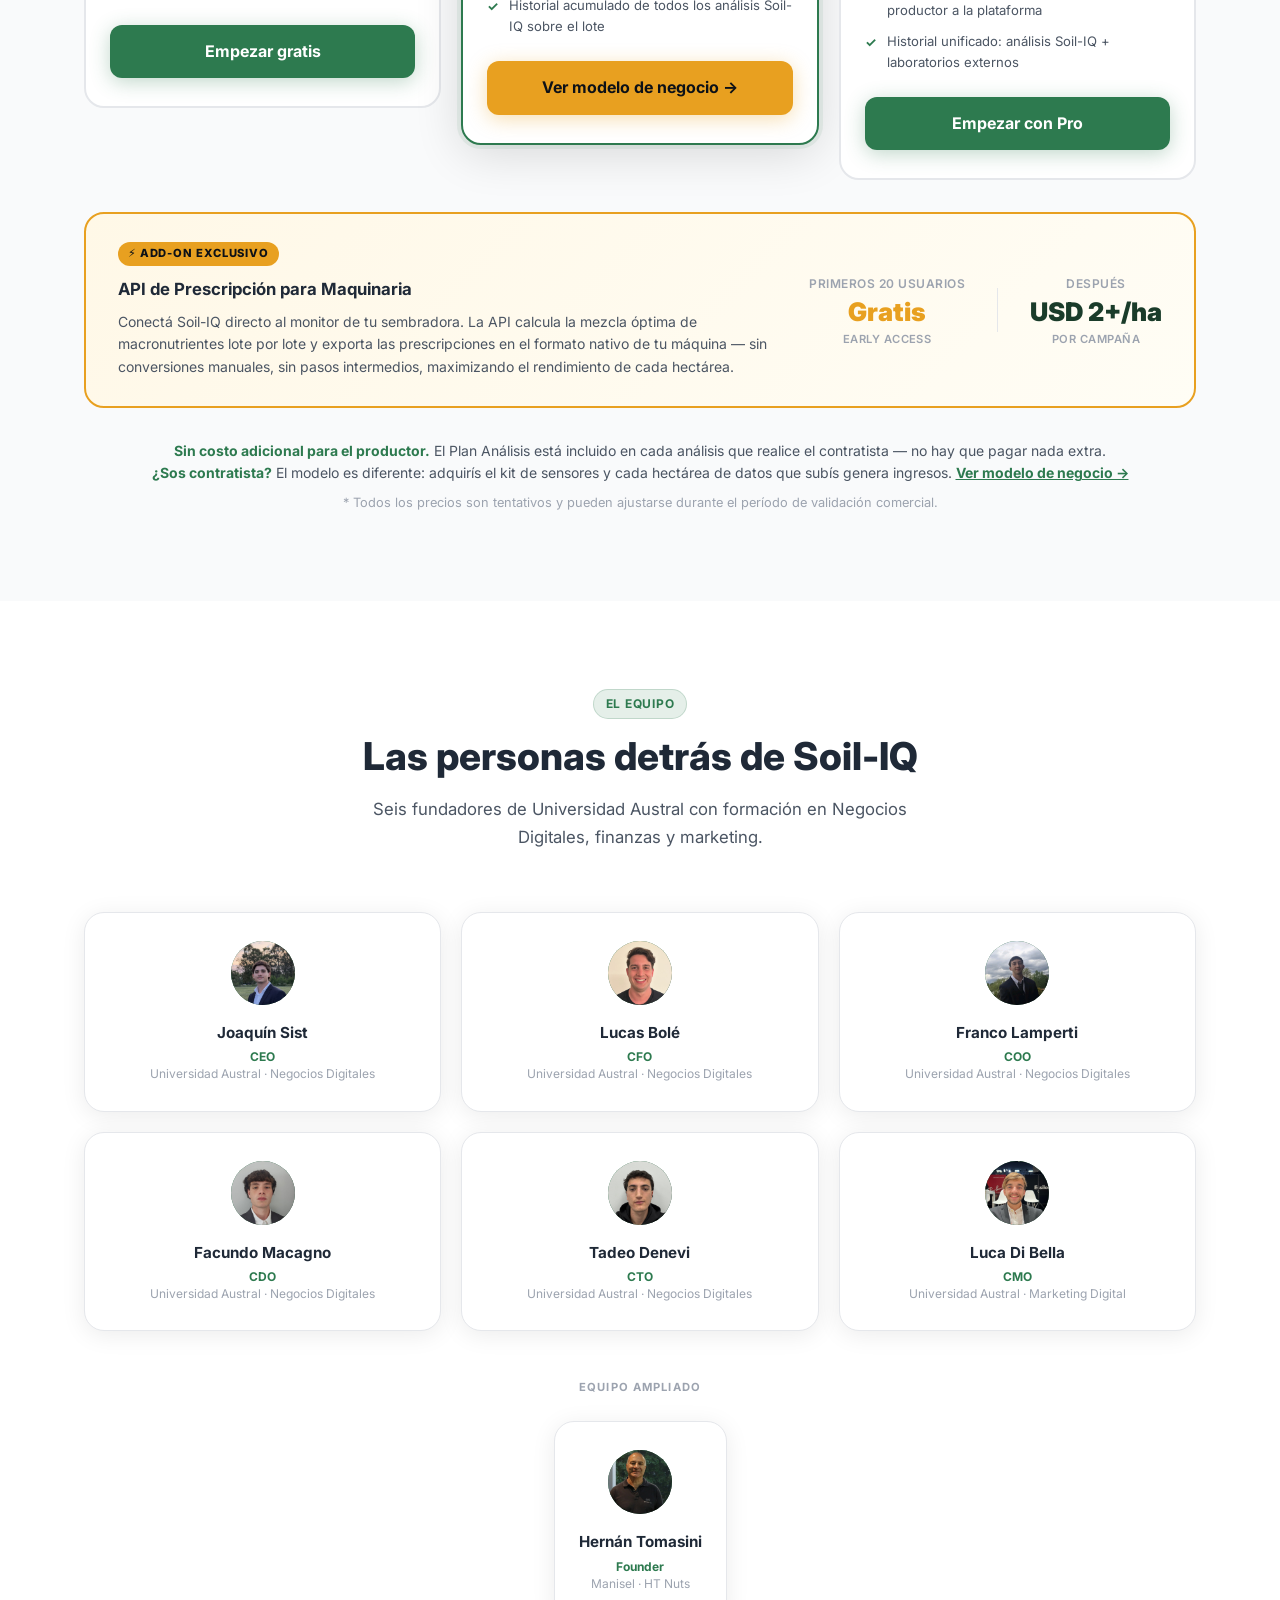
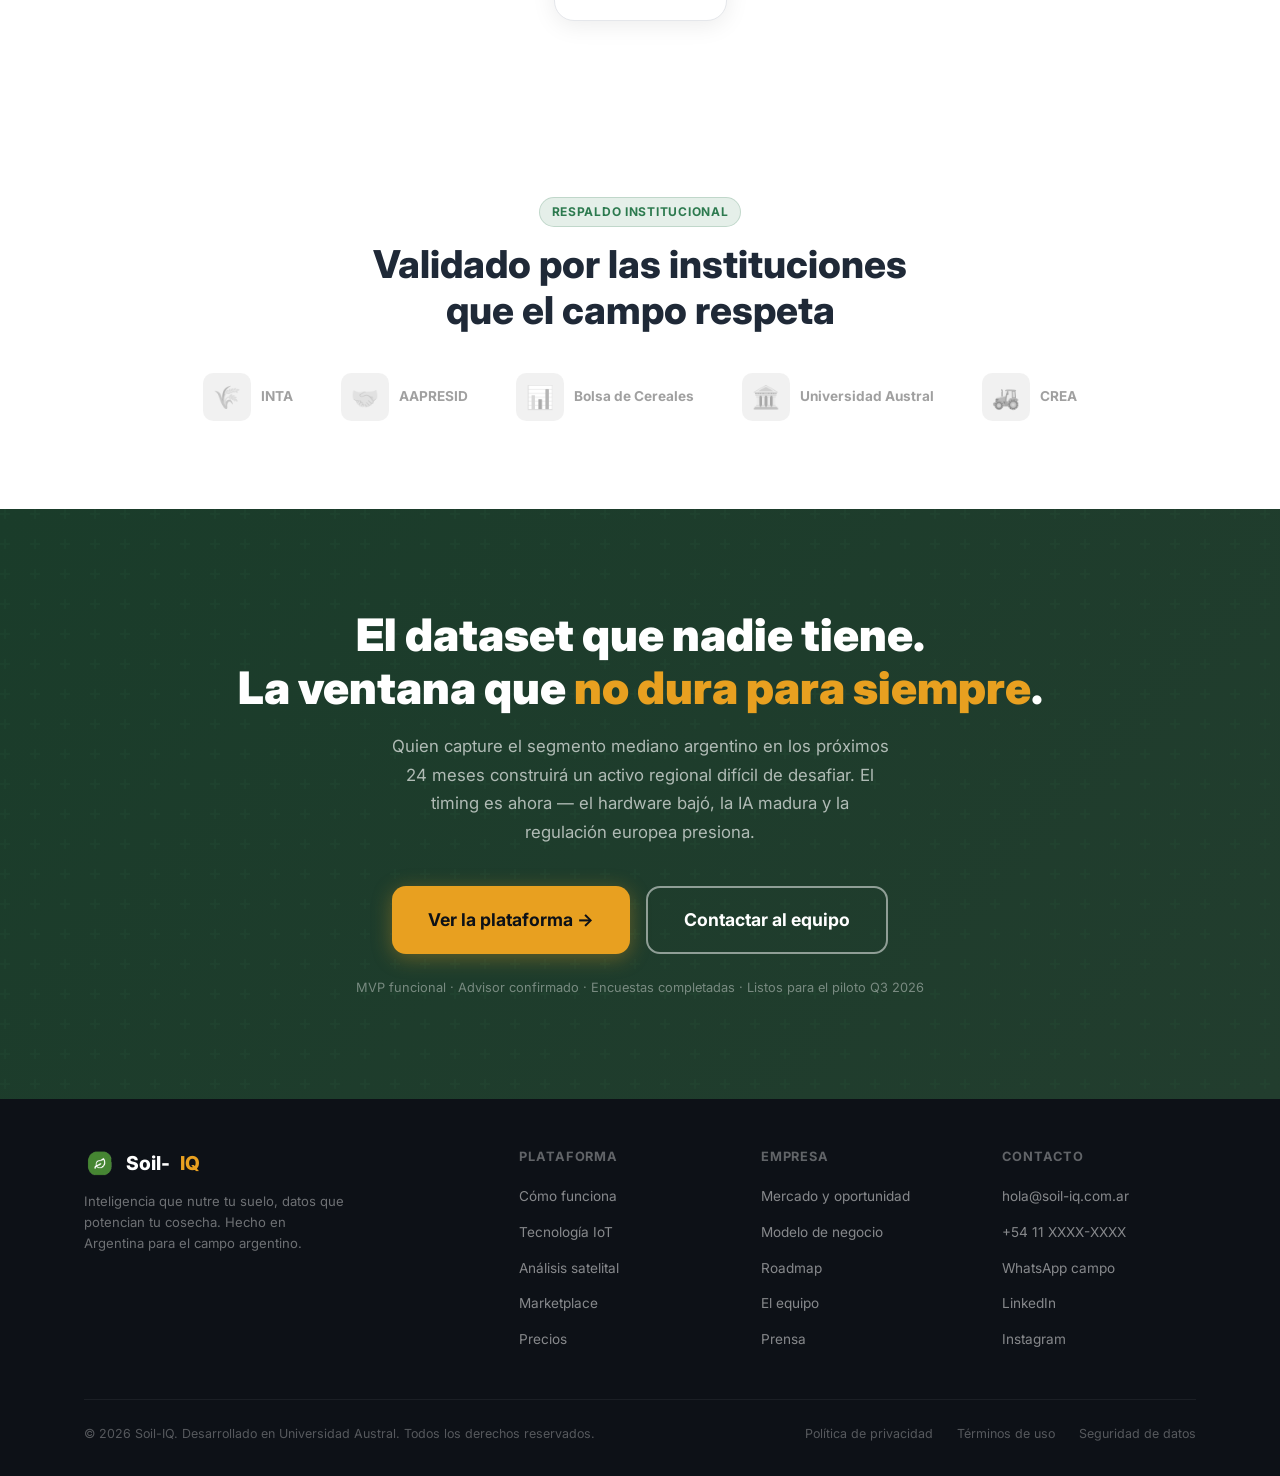
==== commit ff1c62c9: "fix: keep only cosechadora in hardware gallery" ====
--- a/index.html
+++ b/index.html
@@ -3064,16 +3064,12 @@
   <!-- Thumbnails -->
   <div style="display:flex;gap:12px;flex-wrap:wrap;justify-content:center">
     <div onclick="setMachine(0)" id="mthumb-0" style="cursor:pointer;border-radius:8px;overflow:hidden;width:90px;height:62px;border:2px solid transparent;transition:border-color .2s"><img src="COSECHADORA SOIL IQ.png" style="width:100%;height:100%;object-fit:cover"></div>
-    <div onclick="setMachine(1)" id="mthumb-1" style="cursor:pointer;border-radius:8px;overflow:hidden;width:90px;height:62px;border:2px solid transparent;transition:border-color .2s"><img src="ARADO SOIL IQ.png" style="width:100%;height:100%;object-fit:cover"></div>
-    <div onclick="setMachine(2)" id="mthumb-2" style="cursor:pointer;border-radius:8px;overflow:hidden;width:90px;height:62px;border:2px solid transparent;transition:border-color .2s"><img src="FERTILIZADORA SOIL IQ.png" style="width:100%;height:100%;object-fit:cover"></div>
   </div>
 </div>
 
 <script>
 const MACHINES = [
   { src: 'COSECHADORA SOIL IQ.png', label: 'Cosechadora' },
-  { src: 'ARADO SOIL IQ.png',       label: 'Arado' },
-  { src: 'FERTILIZADORA SOIL IQ.png', label: 'Fertilizadora' },
 ];
 let _mIdx = 0;
 
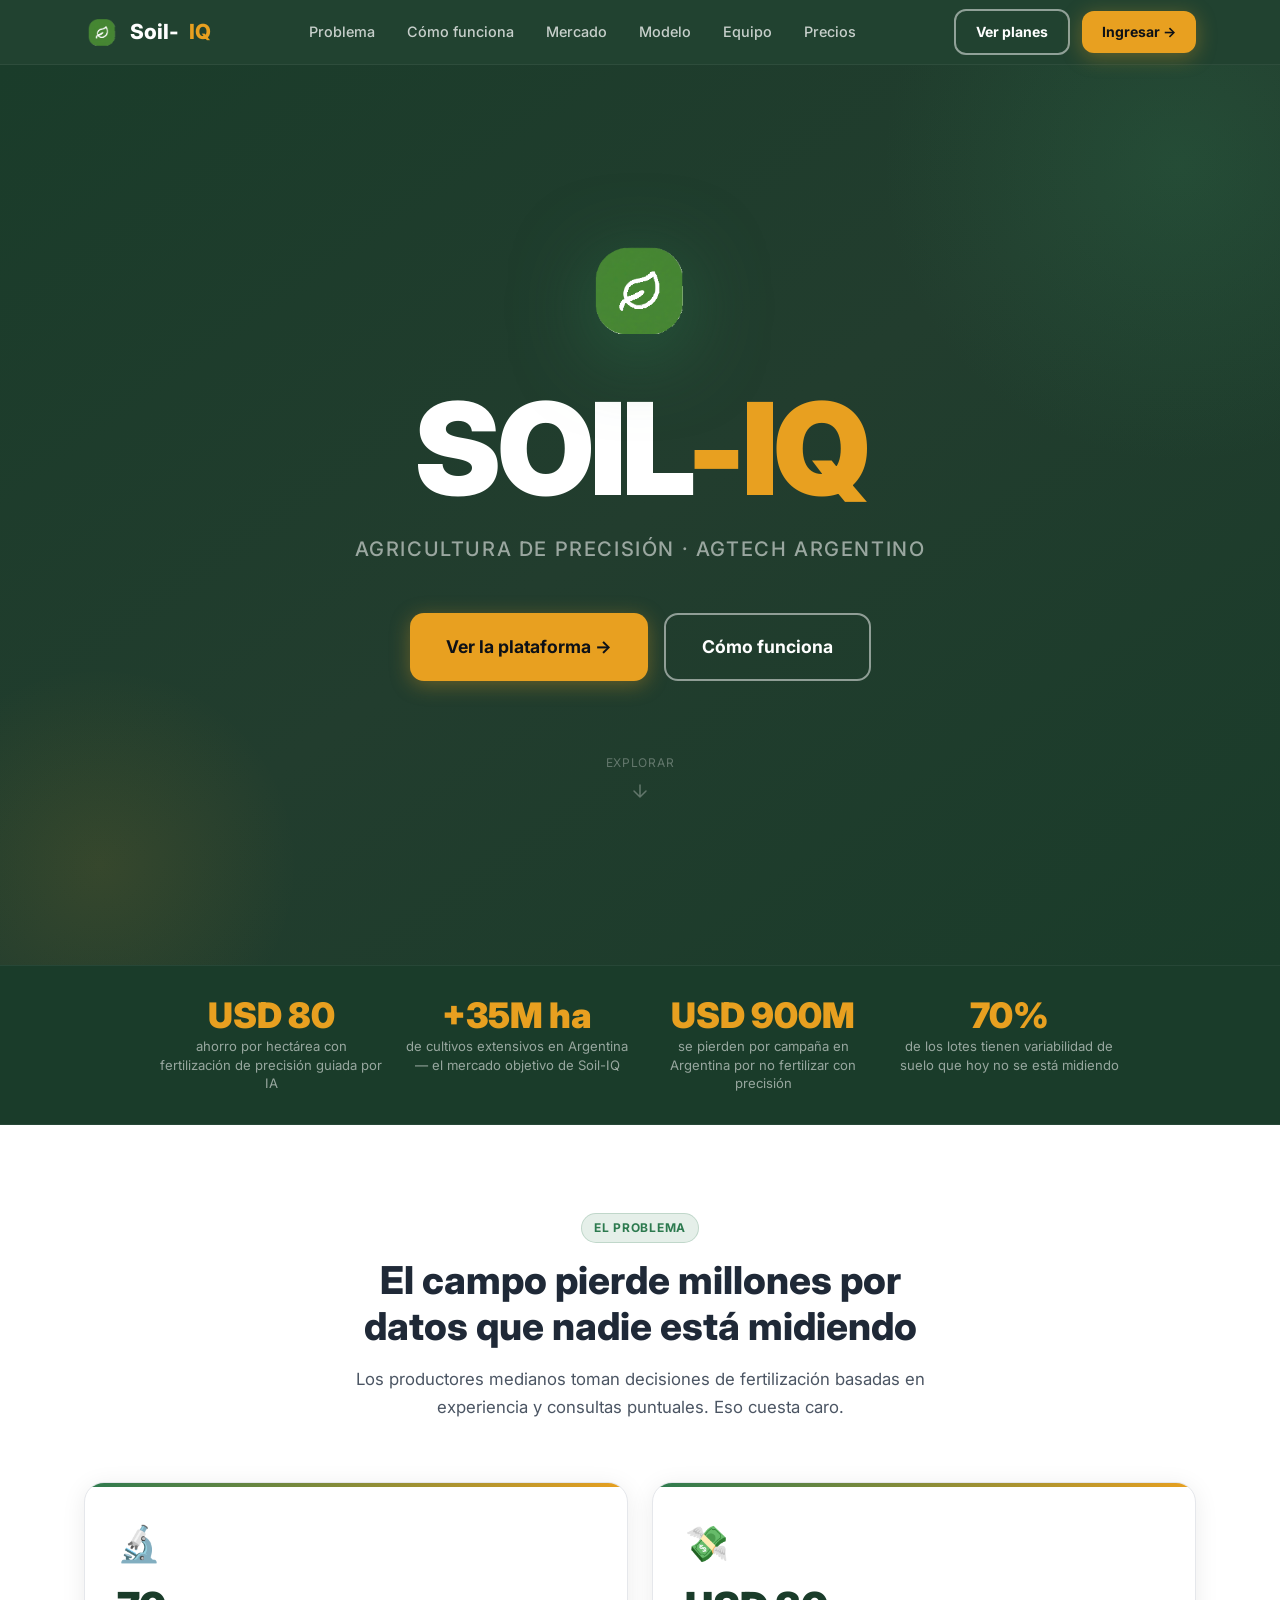
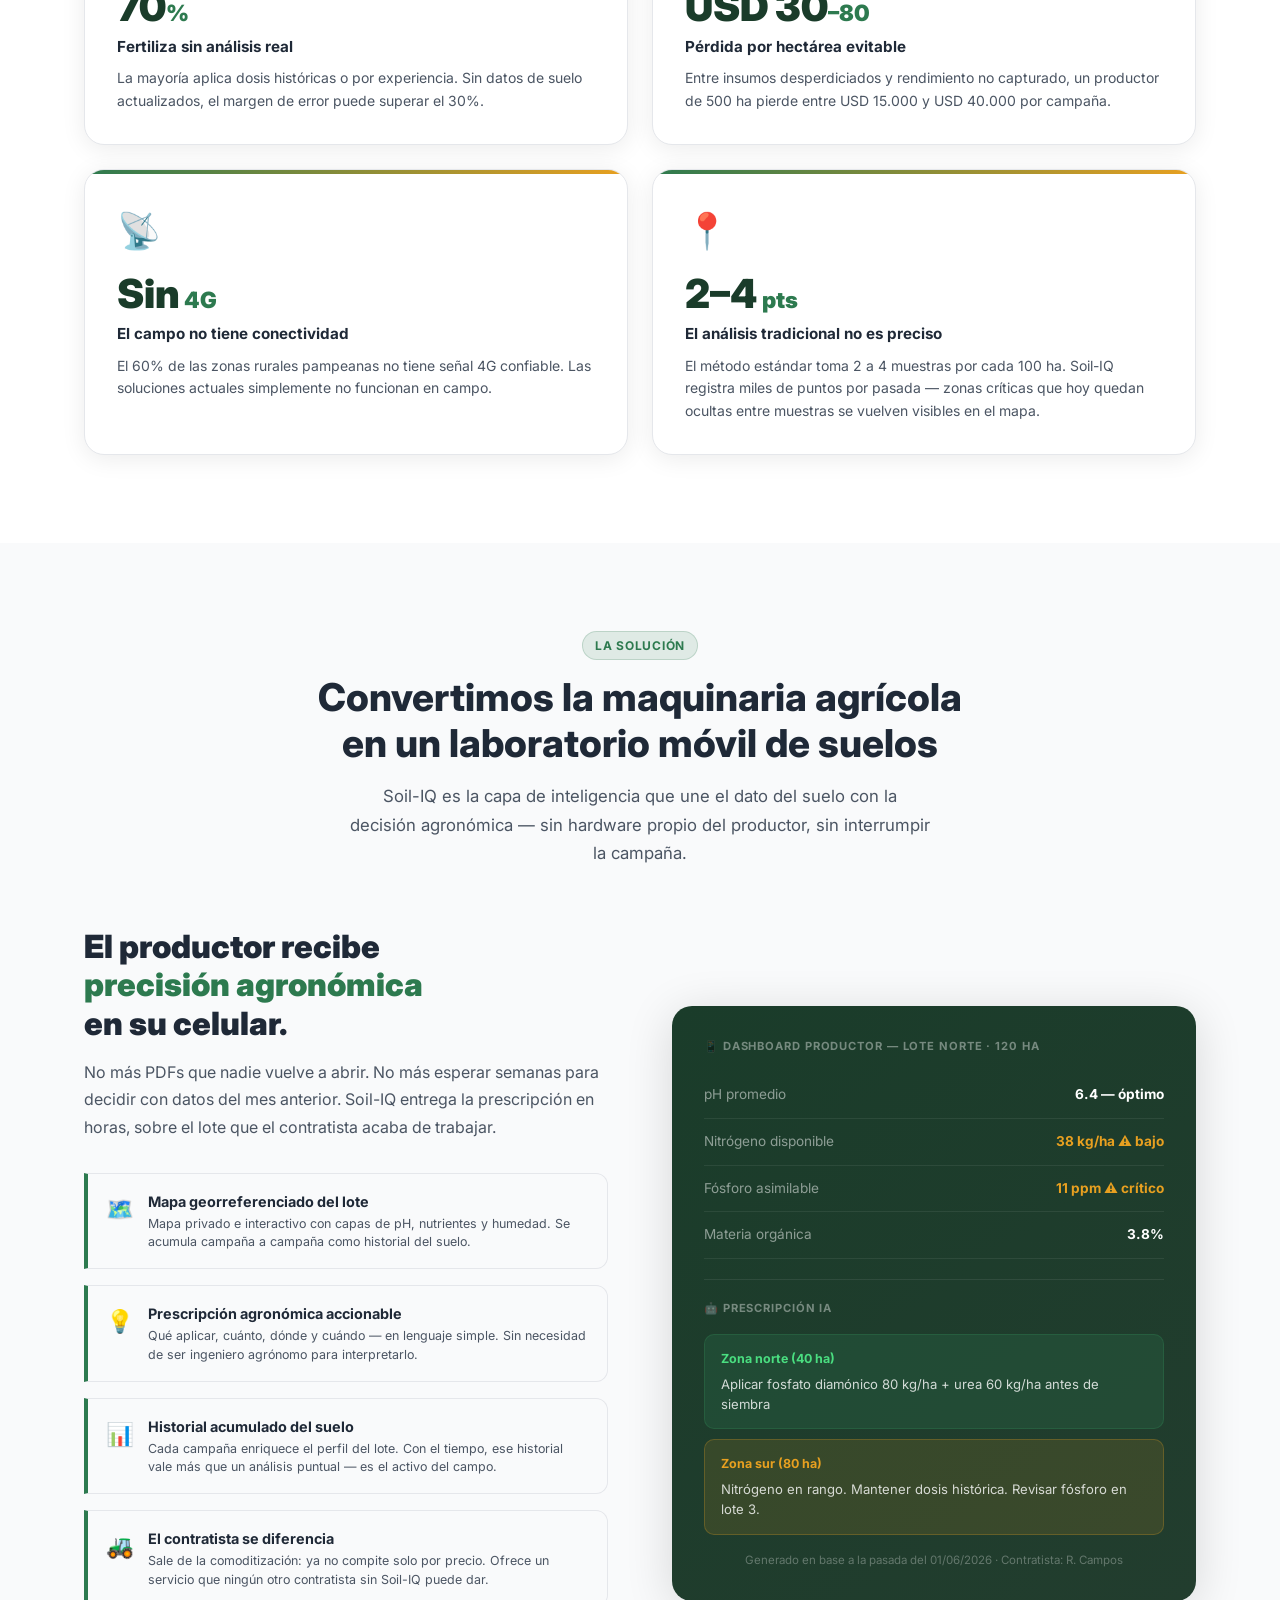
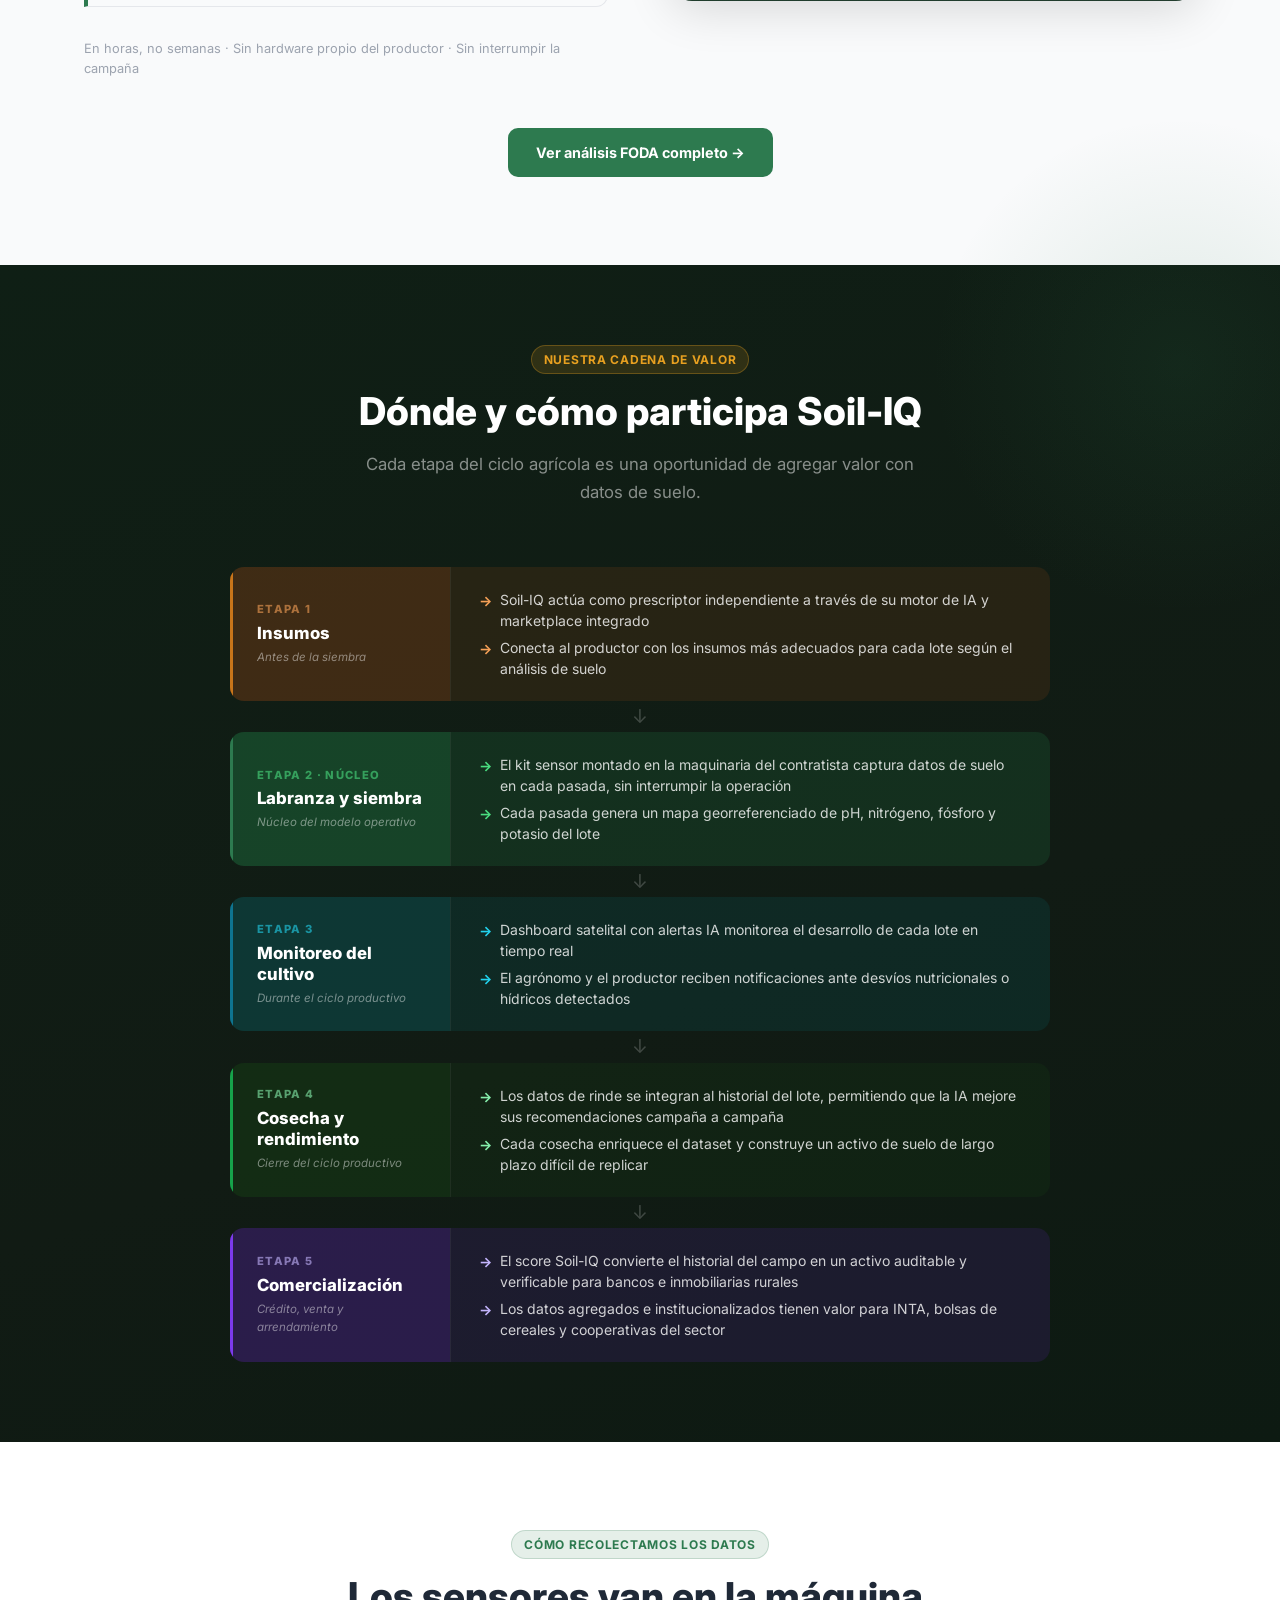
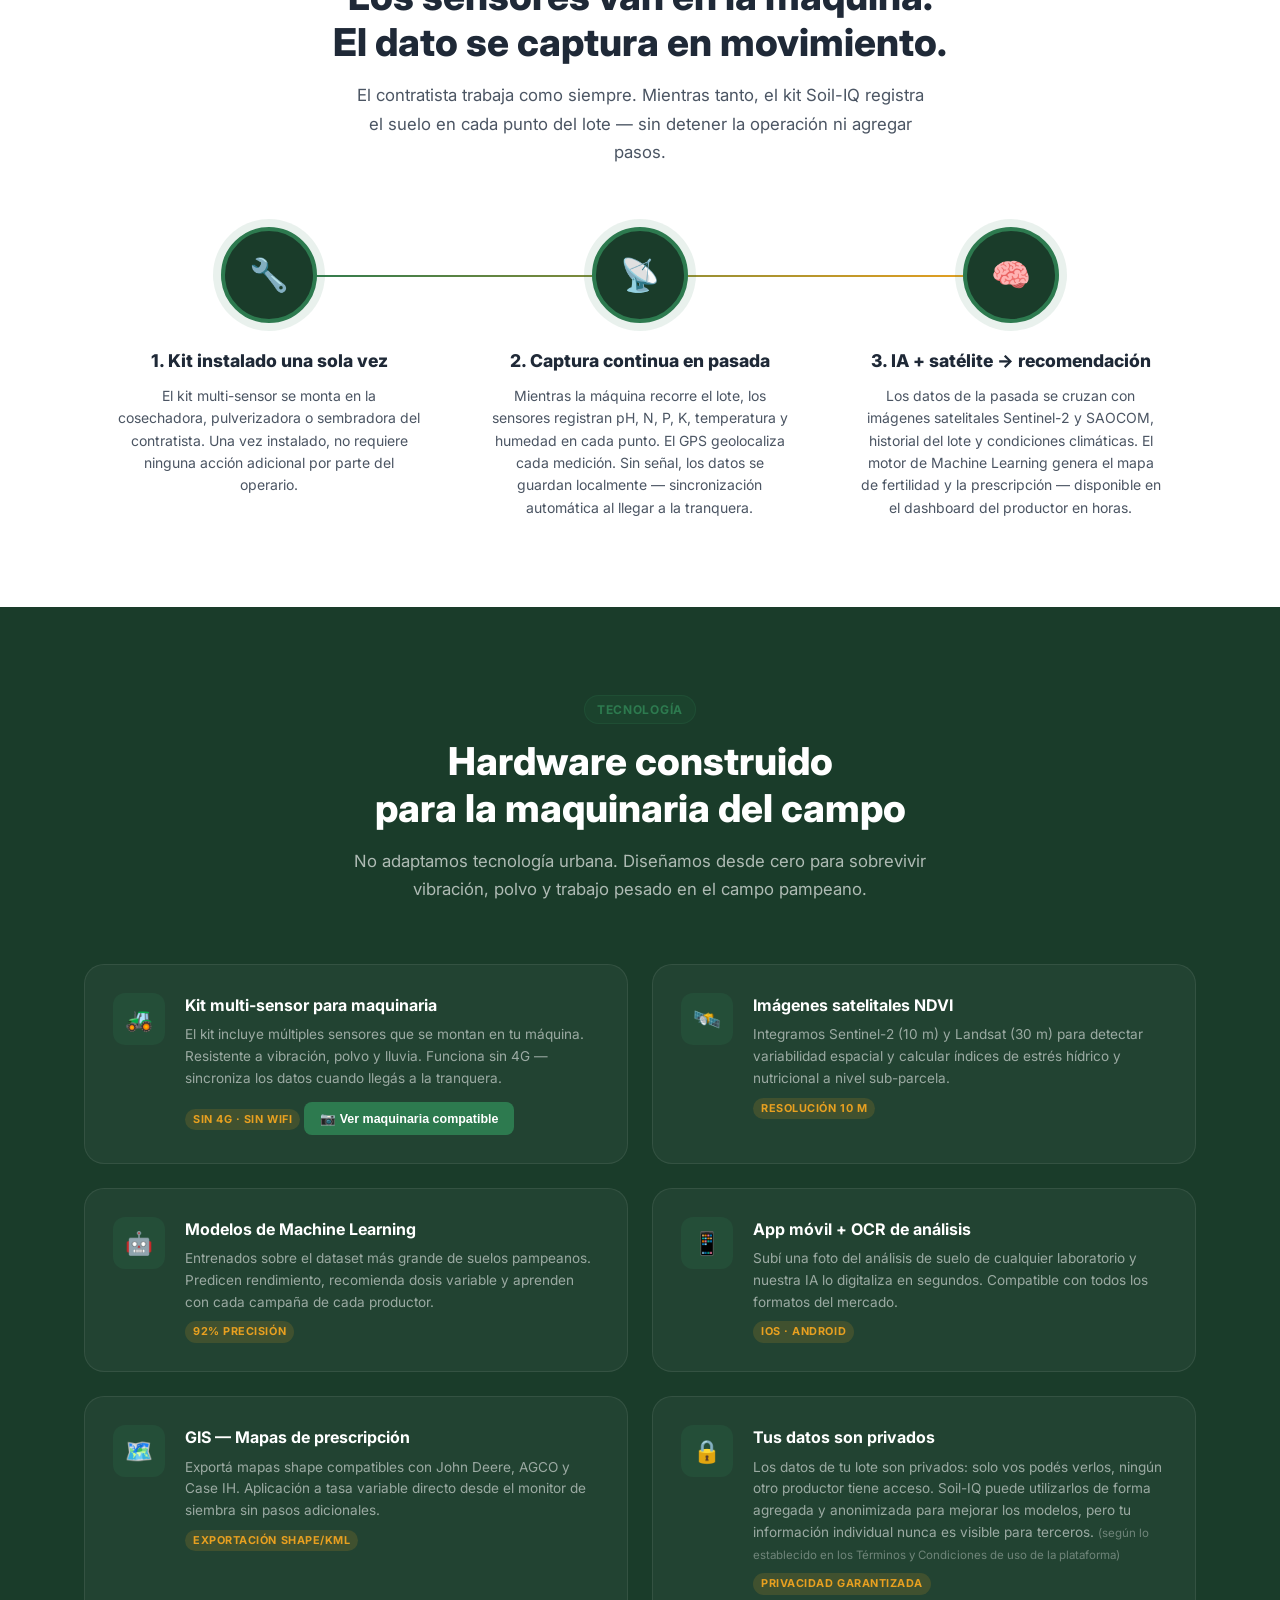
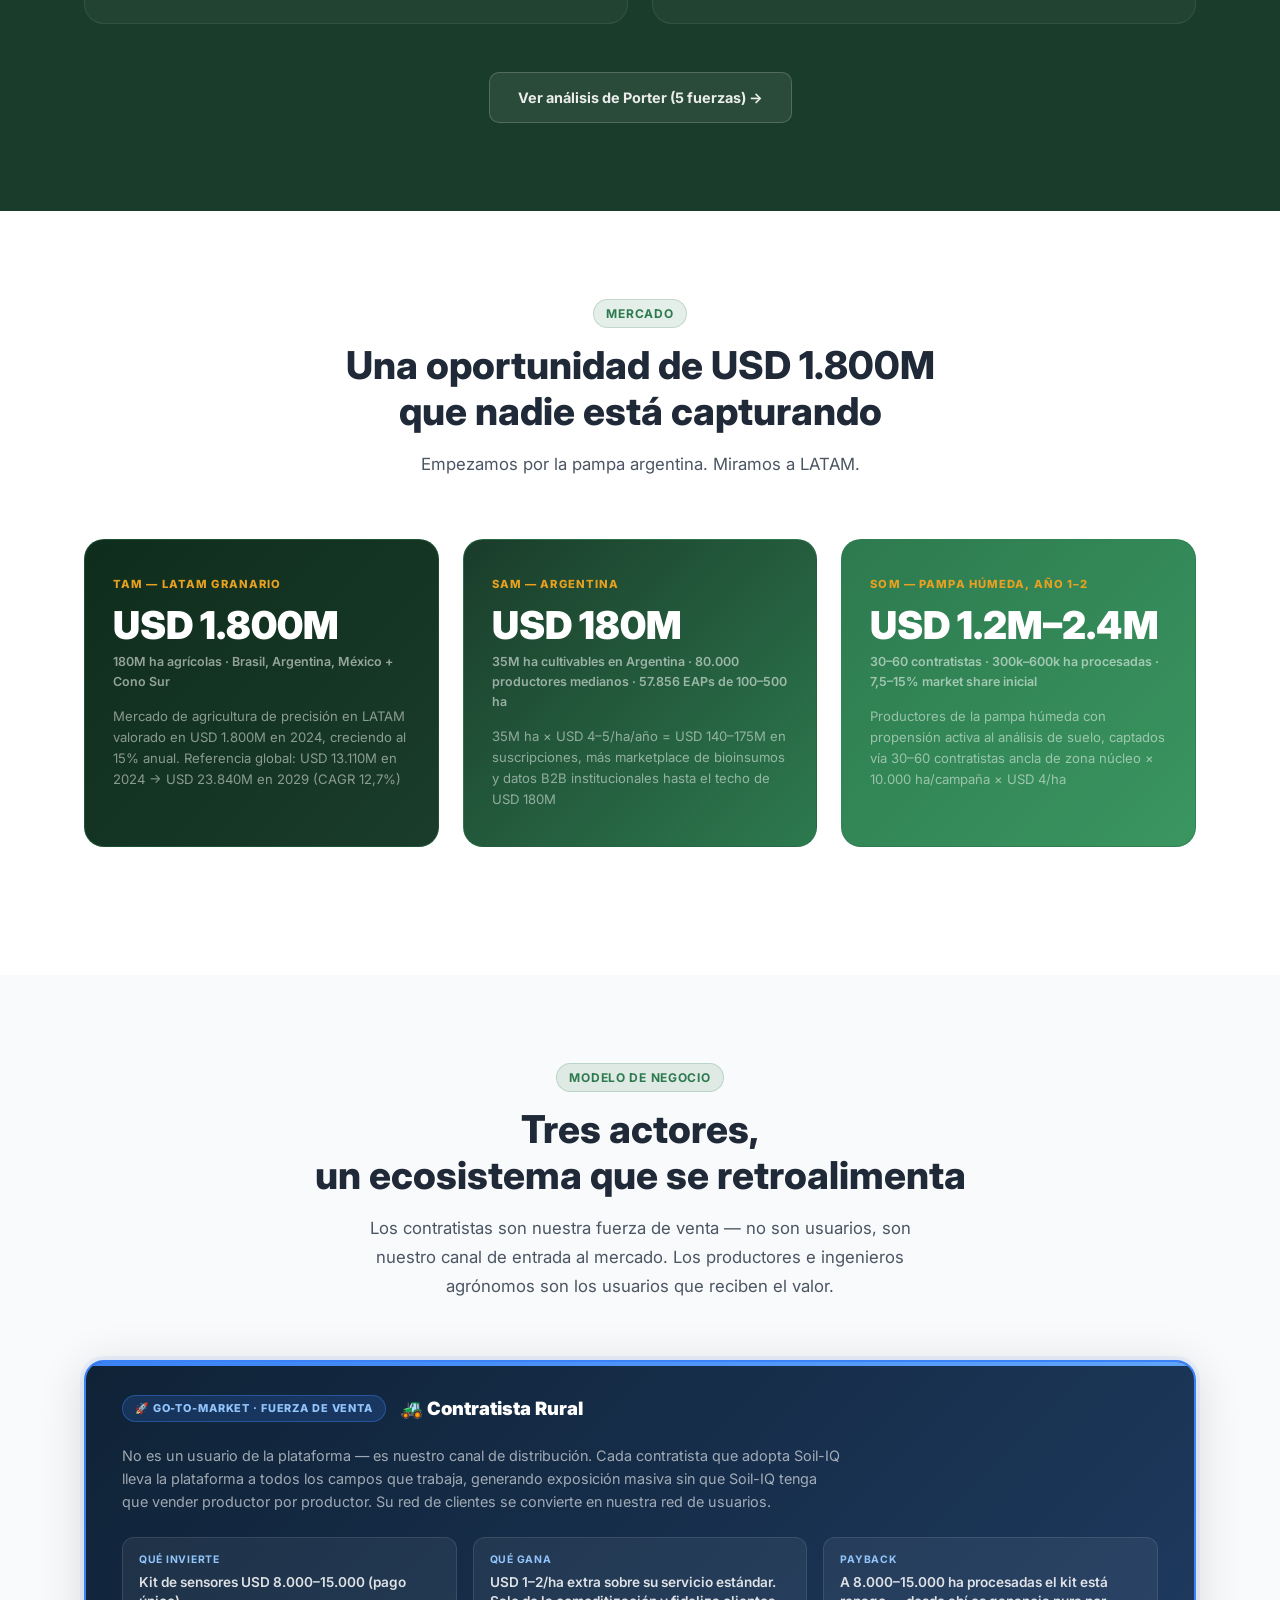
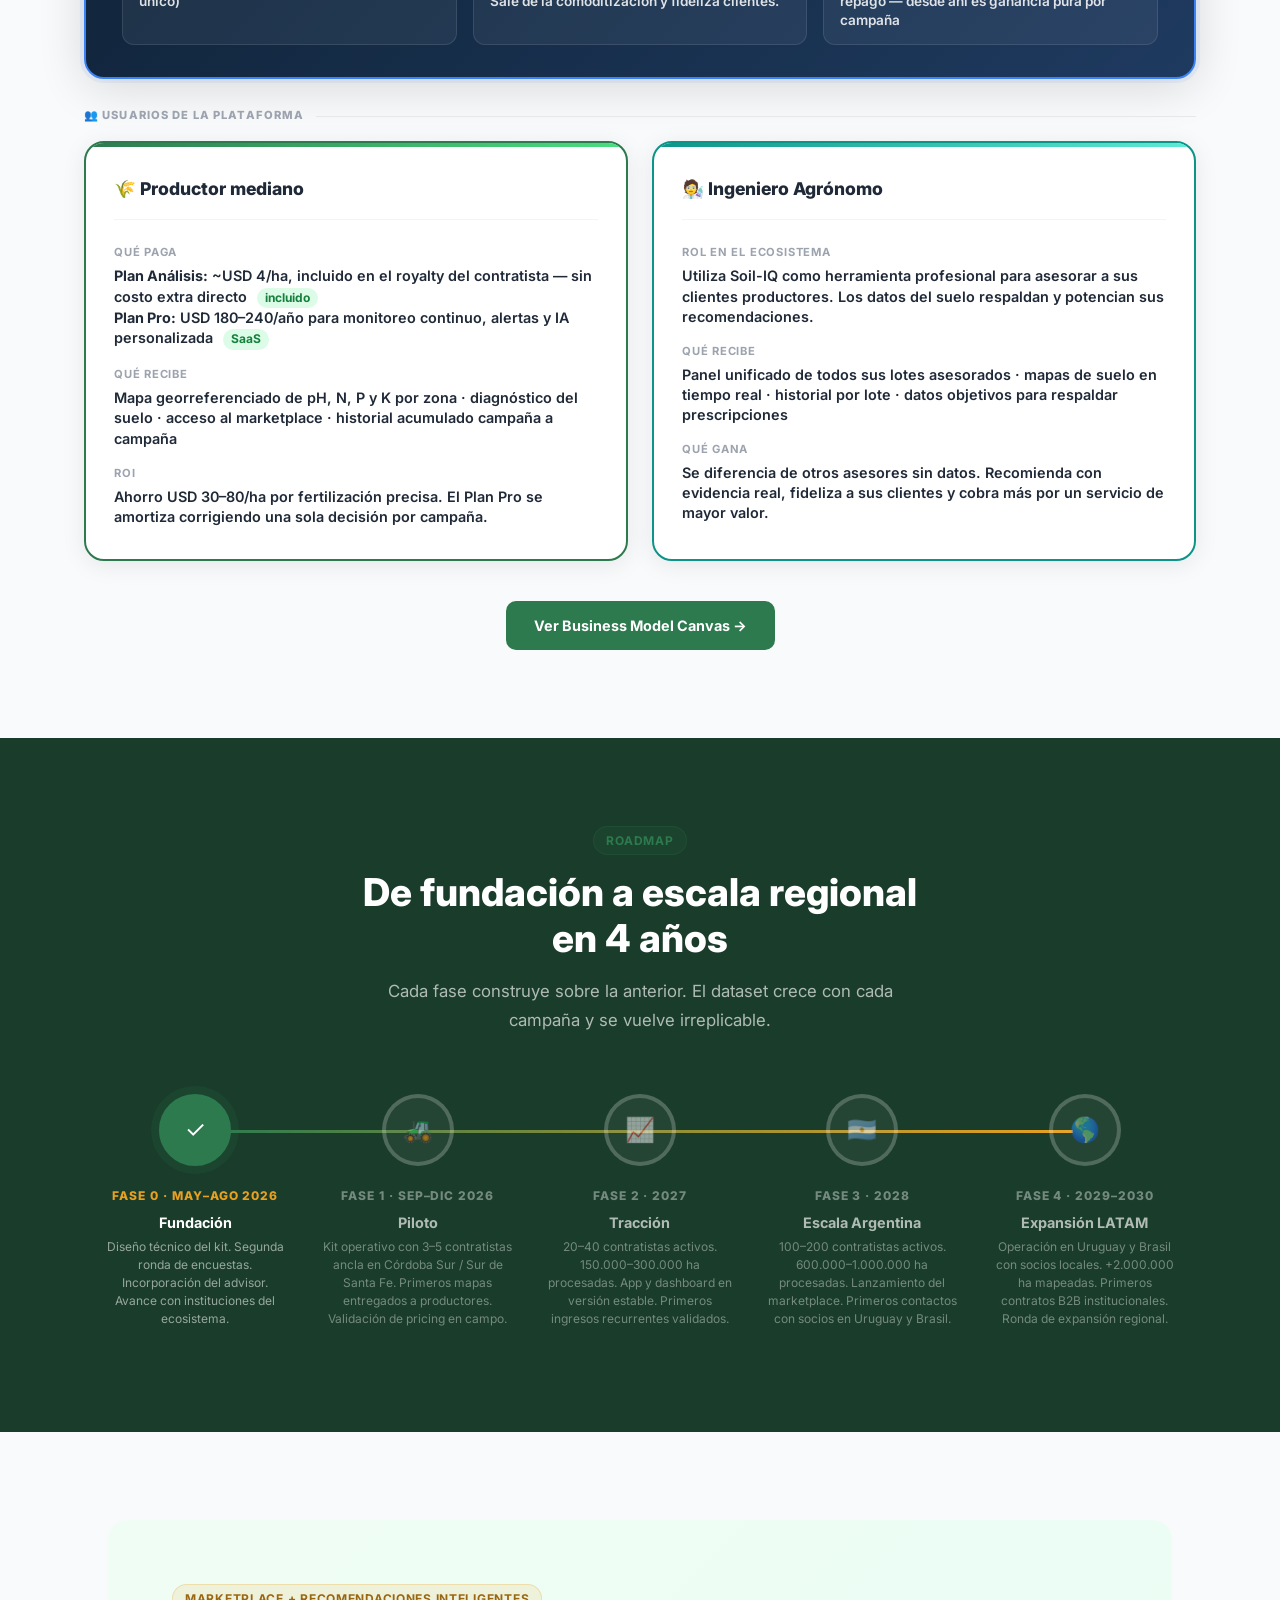
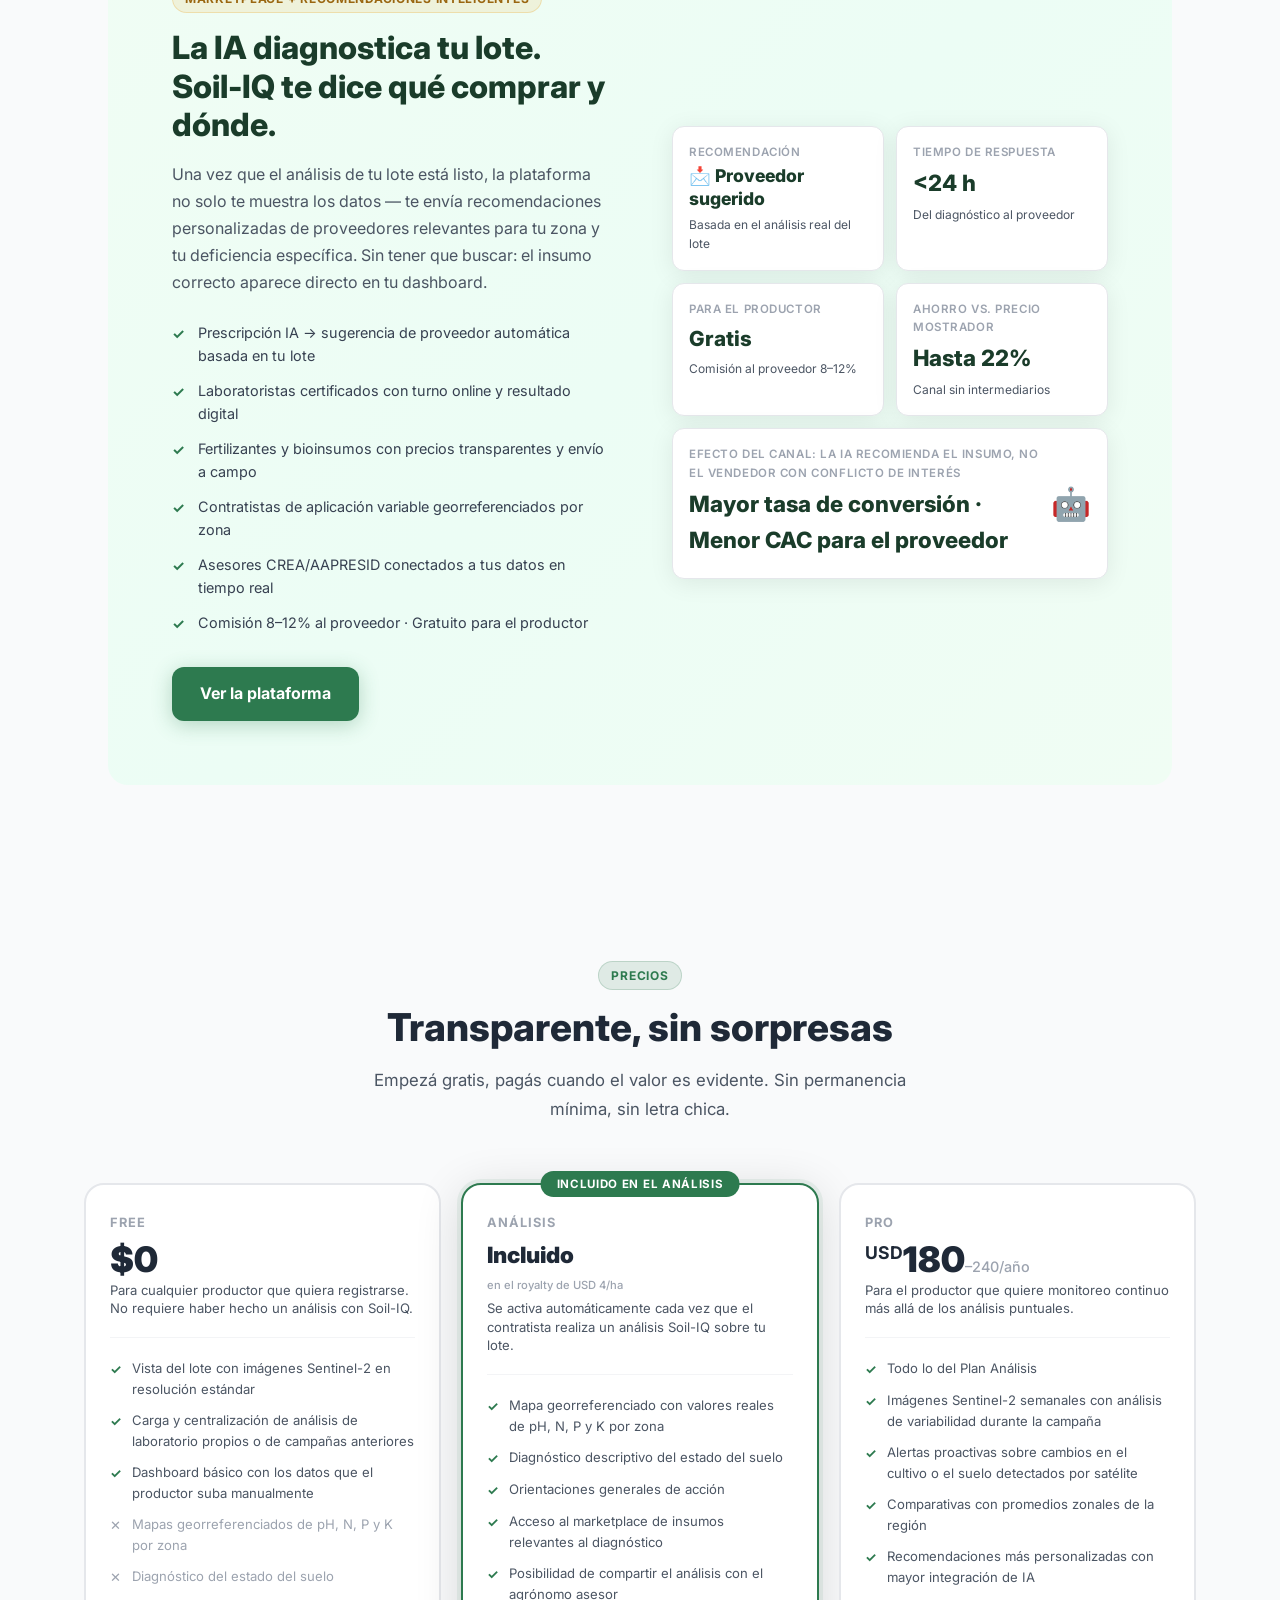
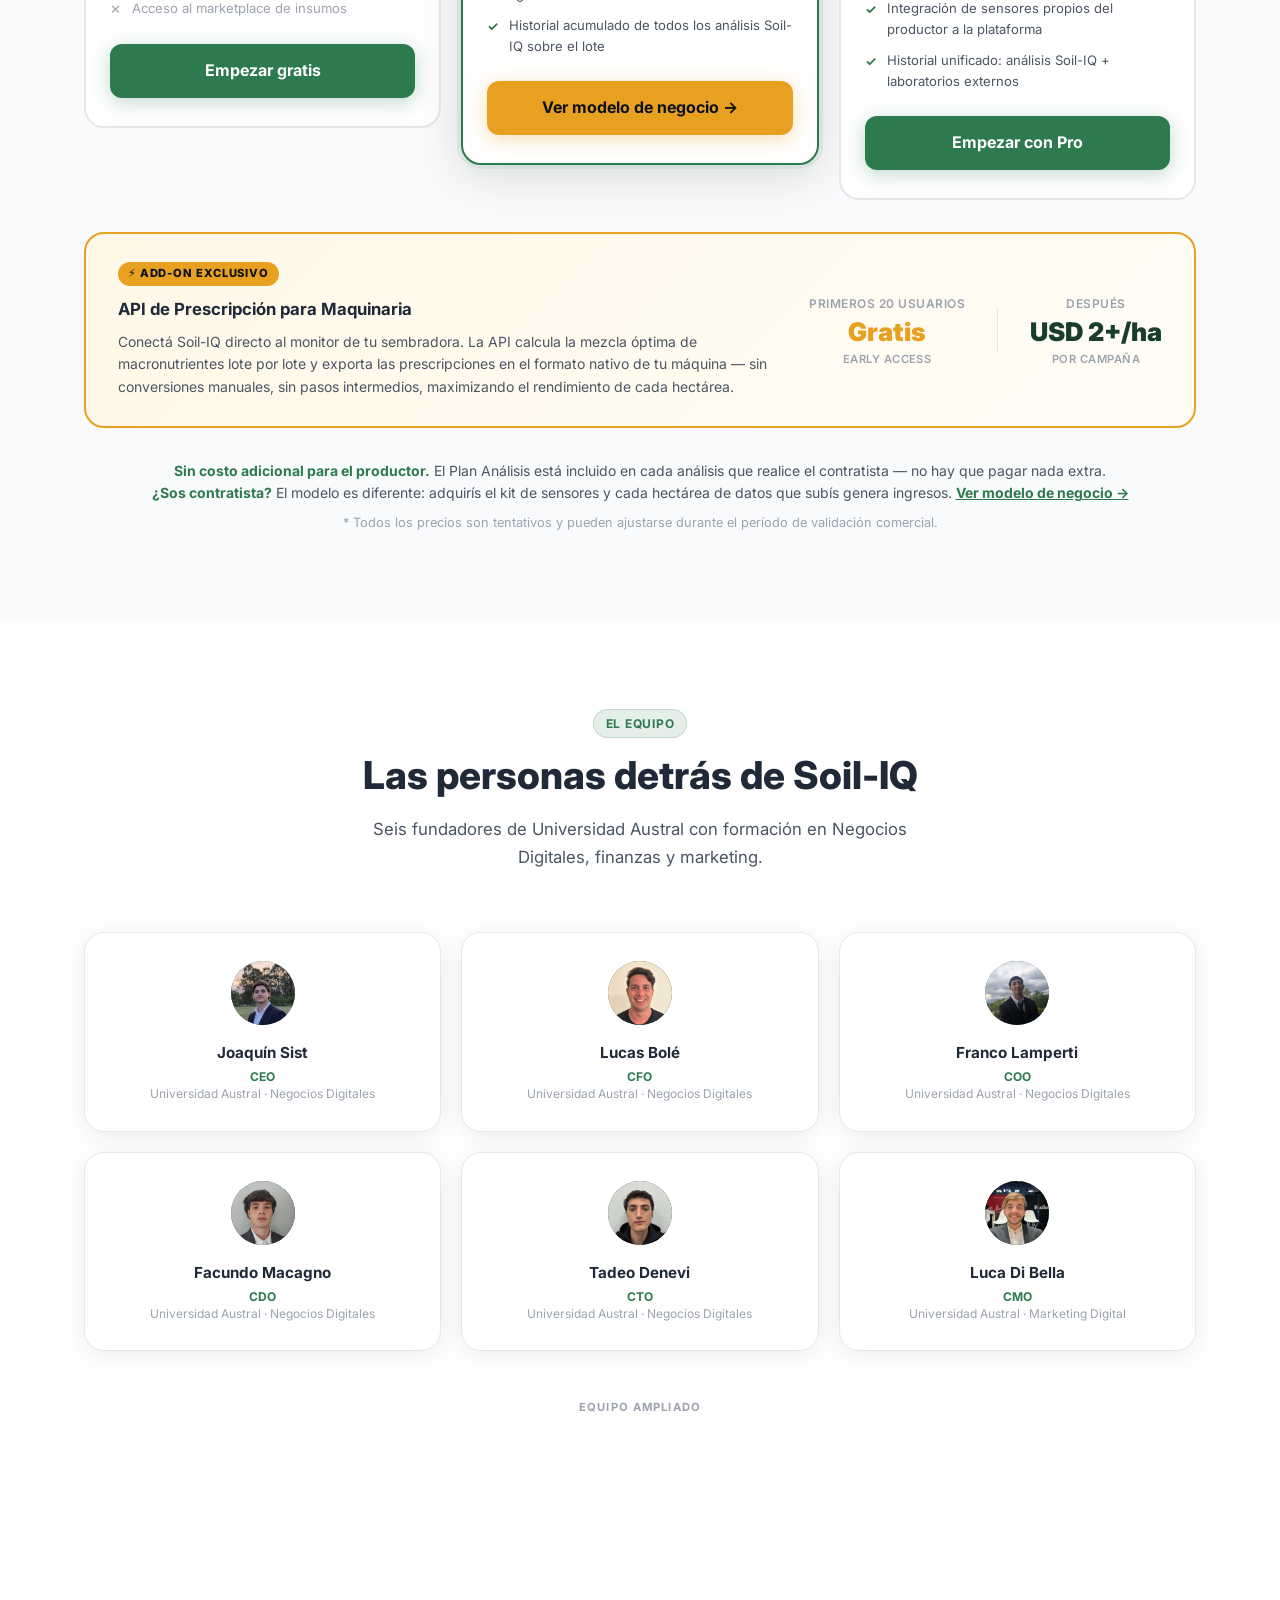
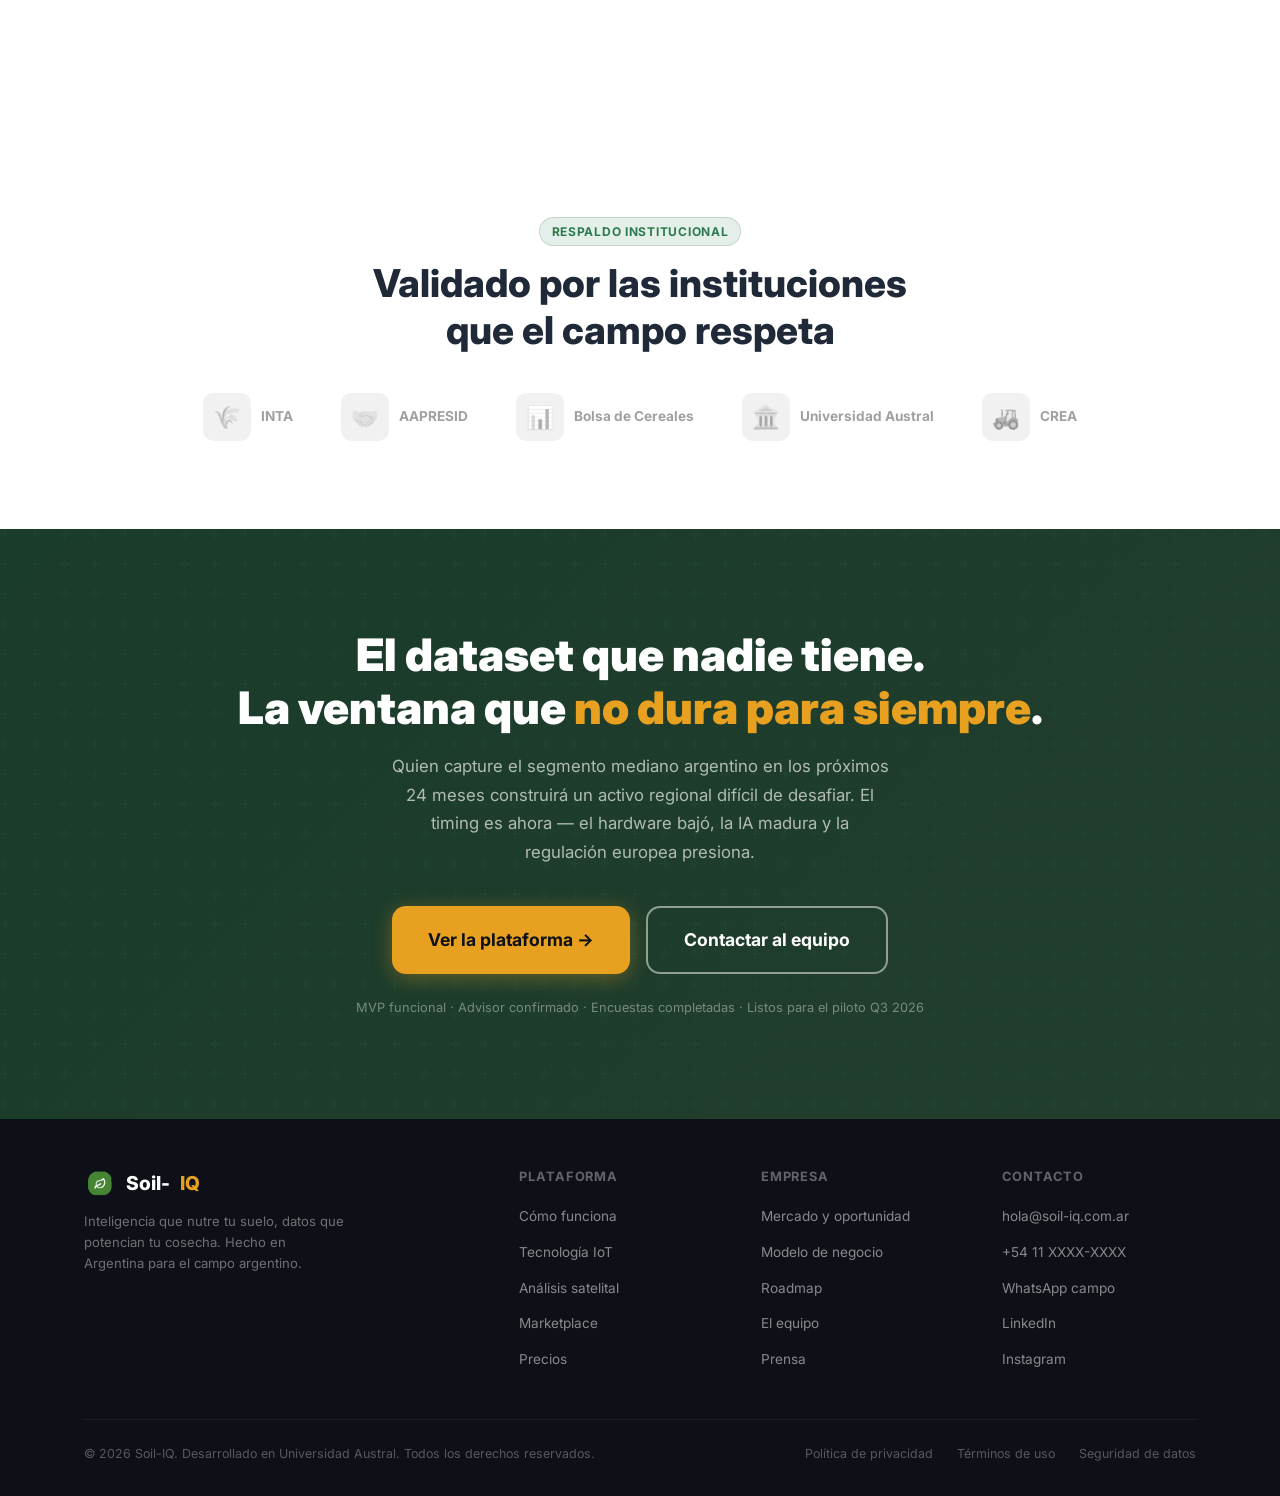
==== commit 80a6f301: "fix: SAM 35M ha is Argentina not Pampa region" ====
--- a/index.html
+++ b/index.html
@@ -2477,9 +2477,9 @@
         <div class="tam-card__desc">Mercado de agricultura de precisión en LATAM valorado en USD 1.800M en 2024, creciendo al 15% anual. Referencia global: USD 13.110M en 2024 → USD 23.840M en 2029 (CAGR 12,7%)</div>
       </div>
       <div class="tam-card tam-card--sam fade-in fade-in-delay-1">
-        <div class="tam-card__eyebrow">SAM — Región Pampeana, Argentina</div>
+        <div class="tam-card__eyebrow">SAM — Argentina</div>
         <div class="tam-card__value">USD 180M</div>
-        <div class="tam-card__detail">35M ha cultivables · 80.000 productores medianos · 57.856 EAPs de 100–500 ha</div>
+        <div class="tam-card__detail">35M ha cultivables en Argentina · 80.000 productores medianos · 57.856 EAPs de 100–500 ha</div>
         <div class="tam-card__desc">35M ha × USD 4–5/ha/año = USD 140–175M en suscripciones, más marketplace de bioinsumos y datos B2B institucionales hasta el techo de USD 180M</div>
       </div>
       <div class="tam-card tam-card--som fade-in fade-in-delay-2">
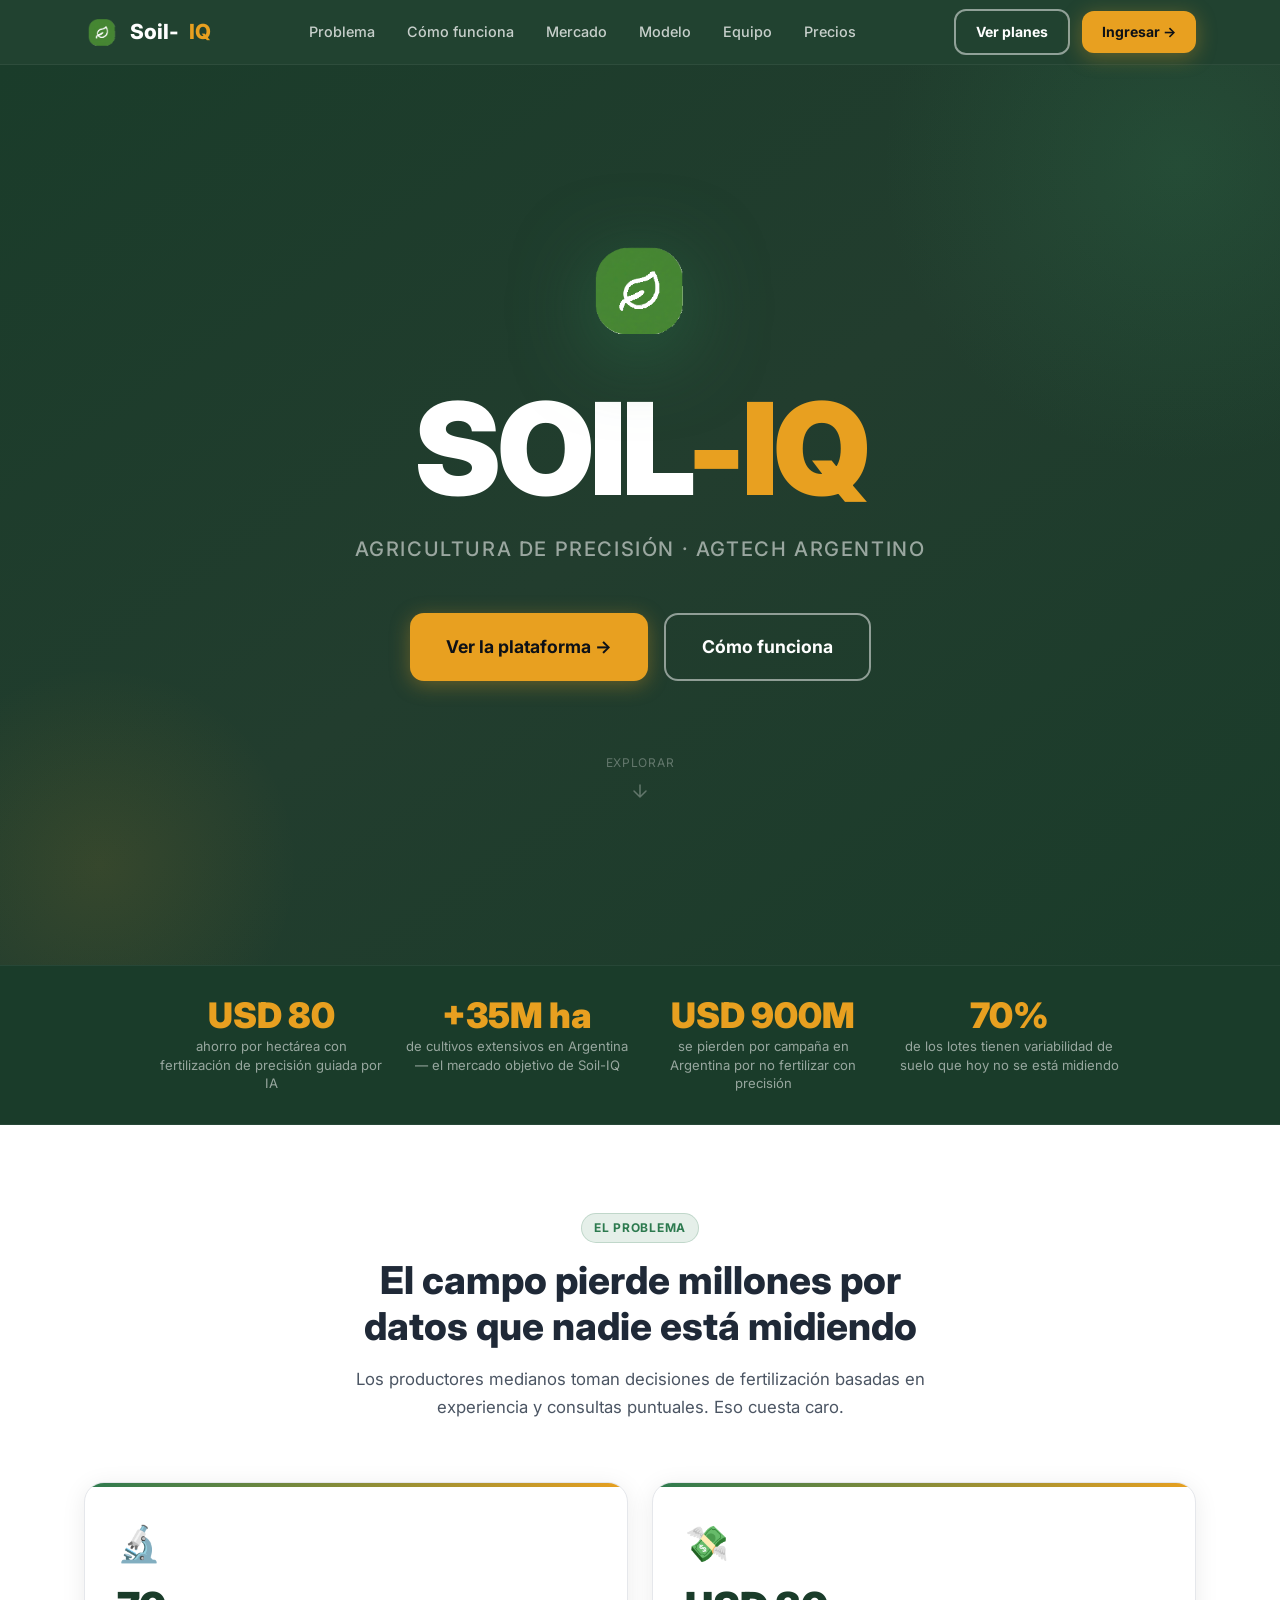
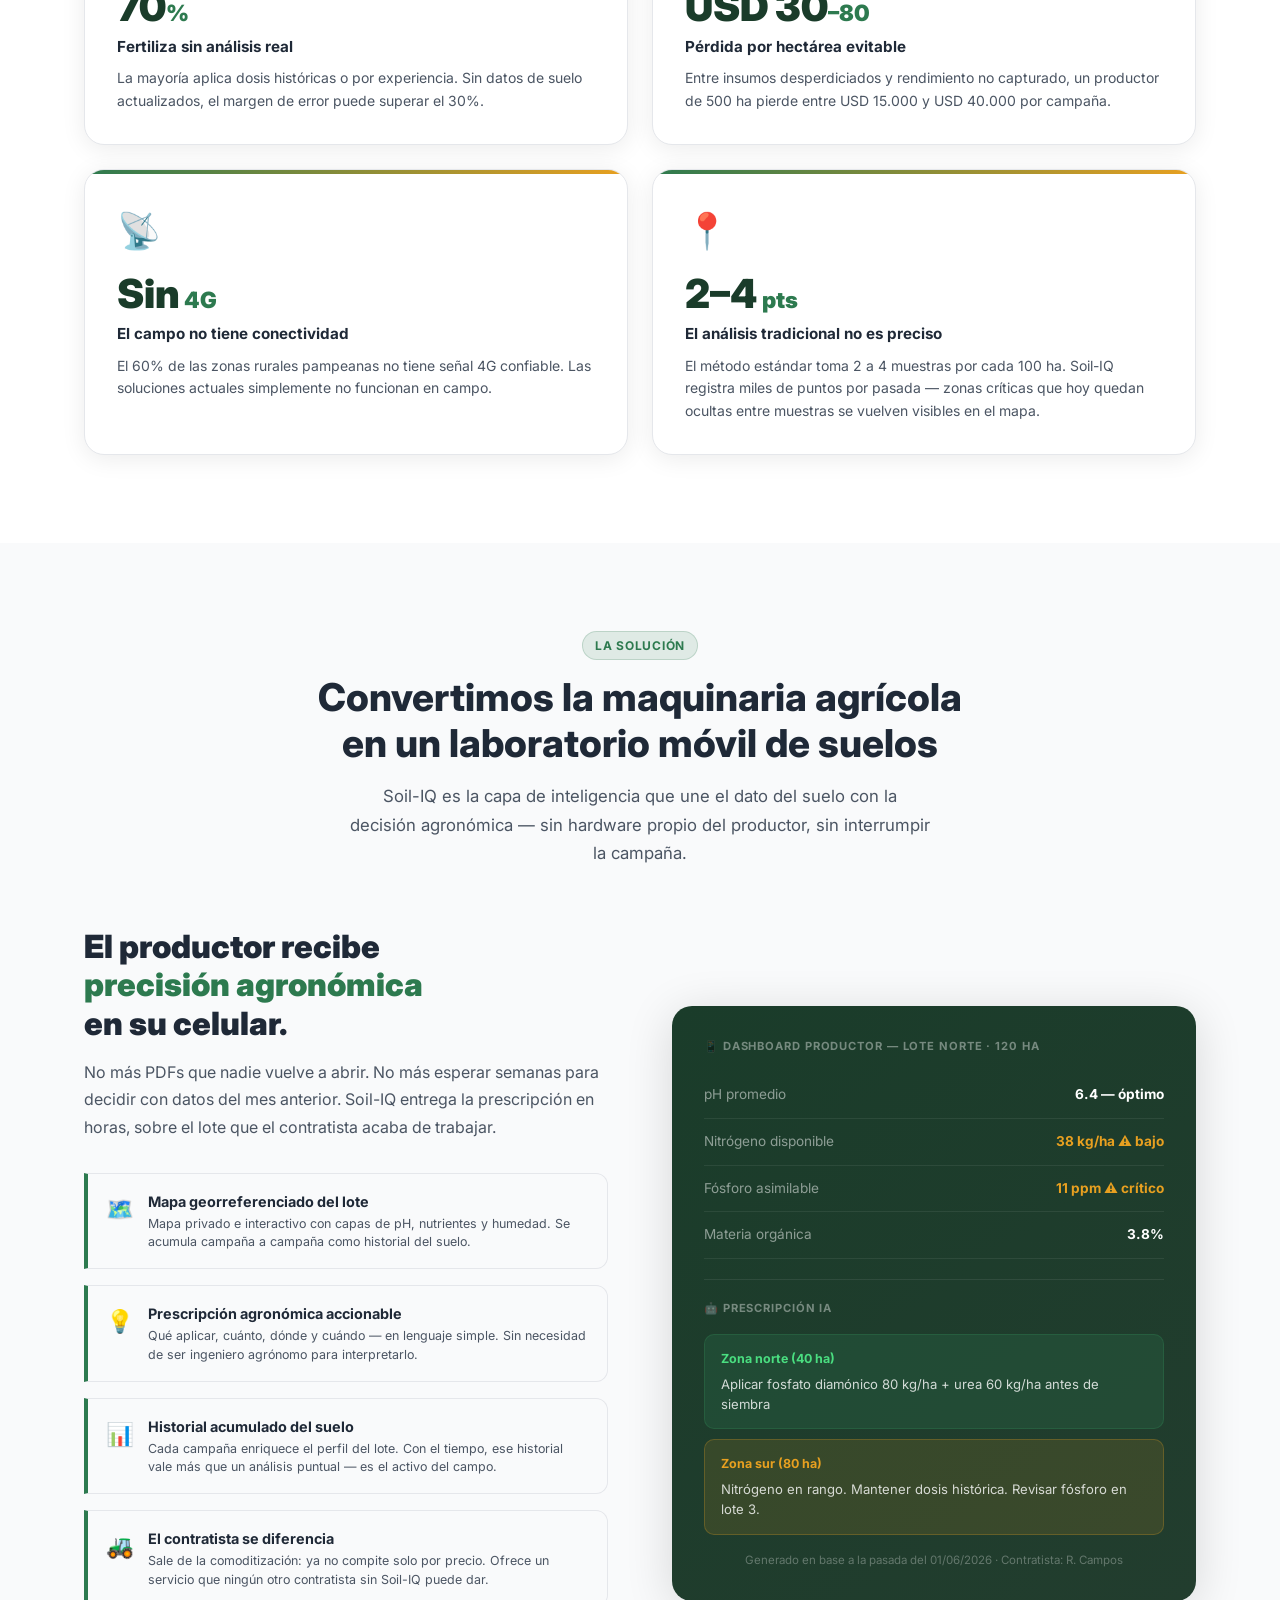
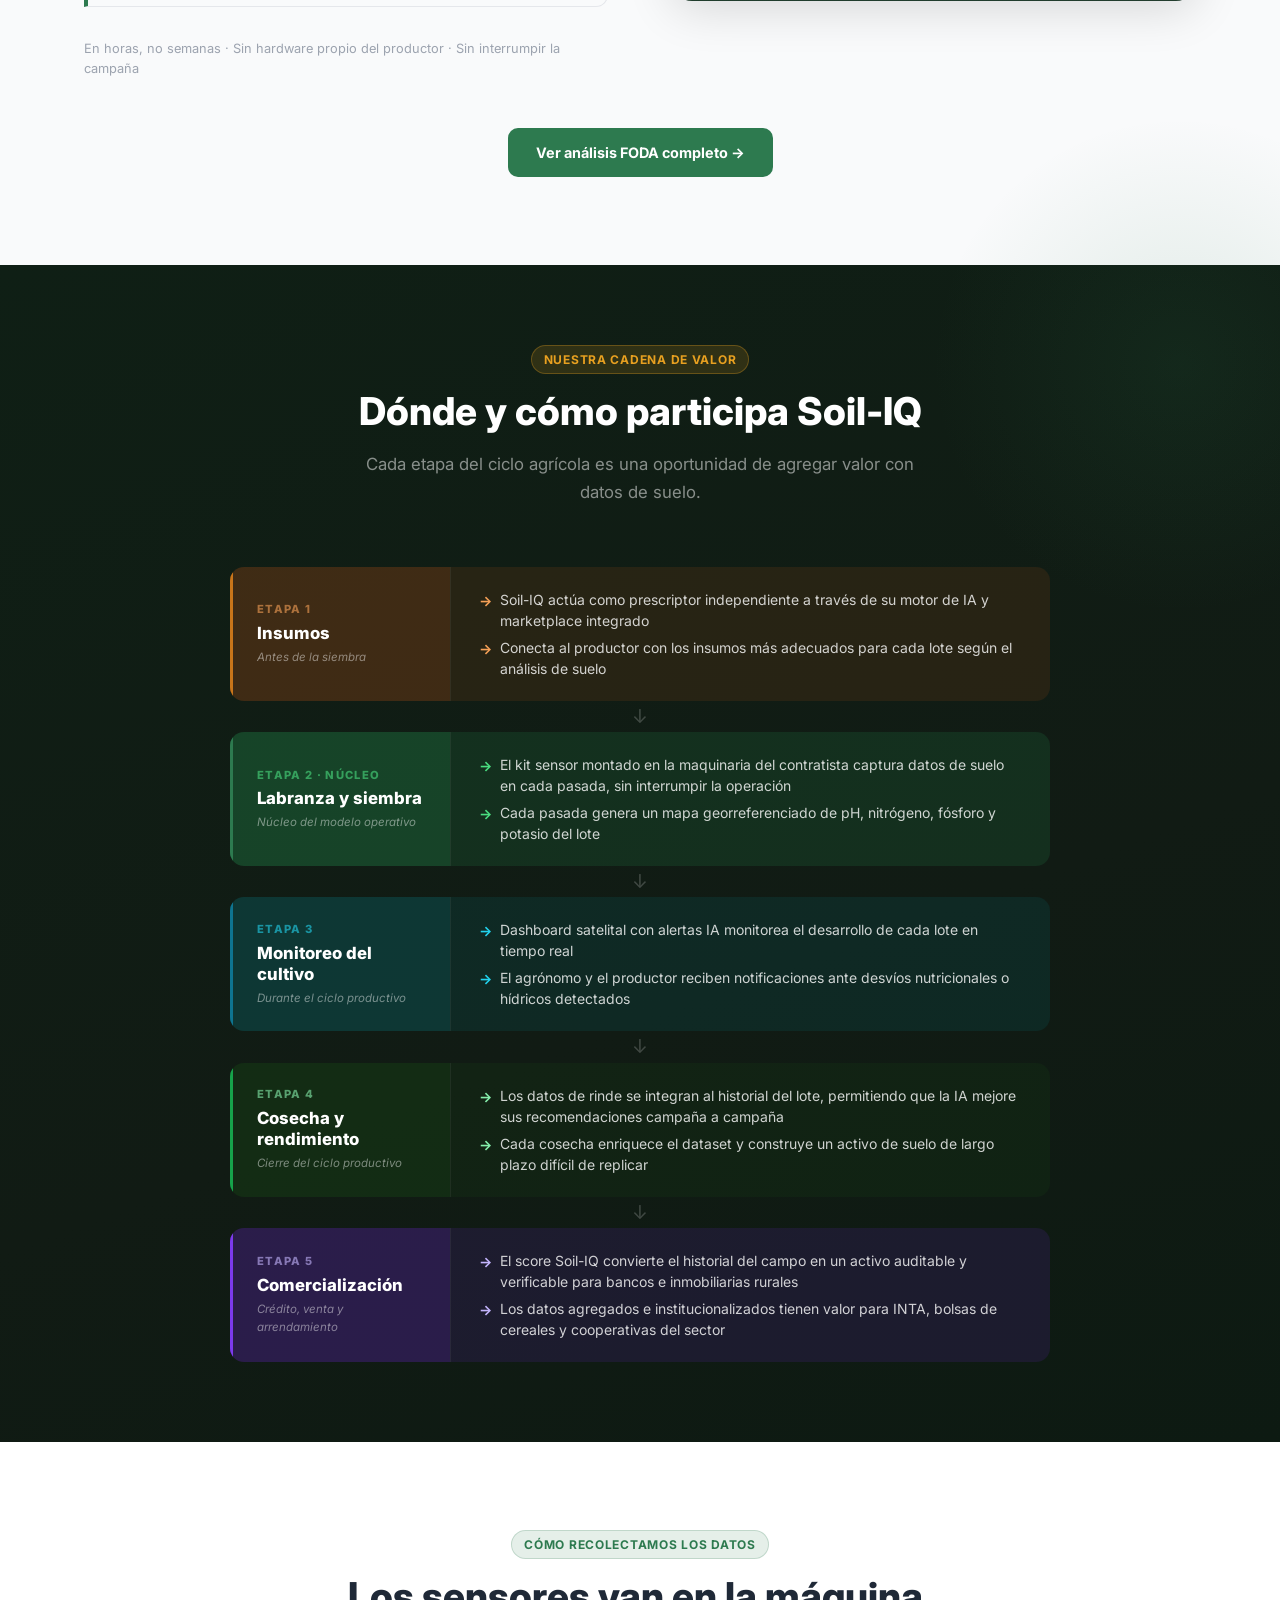
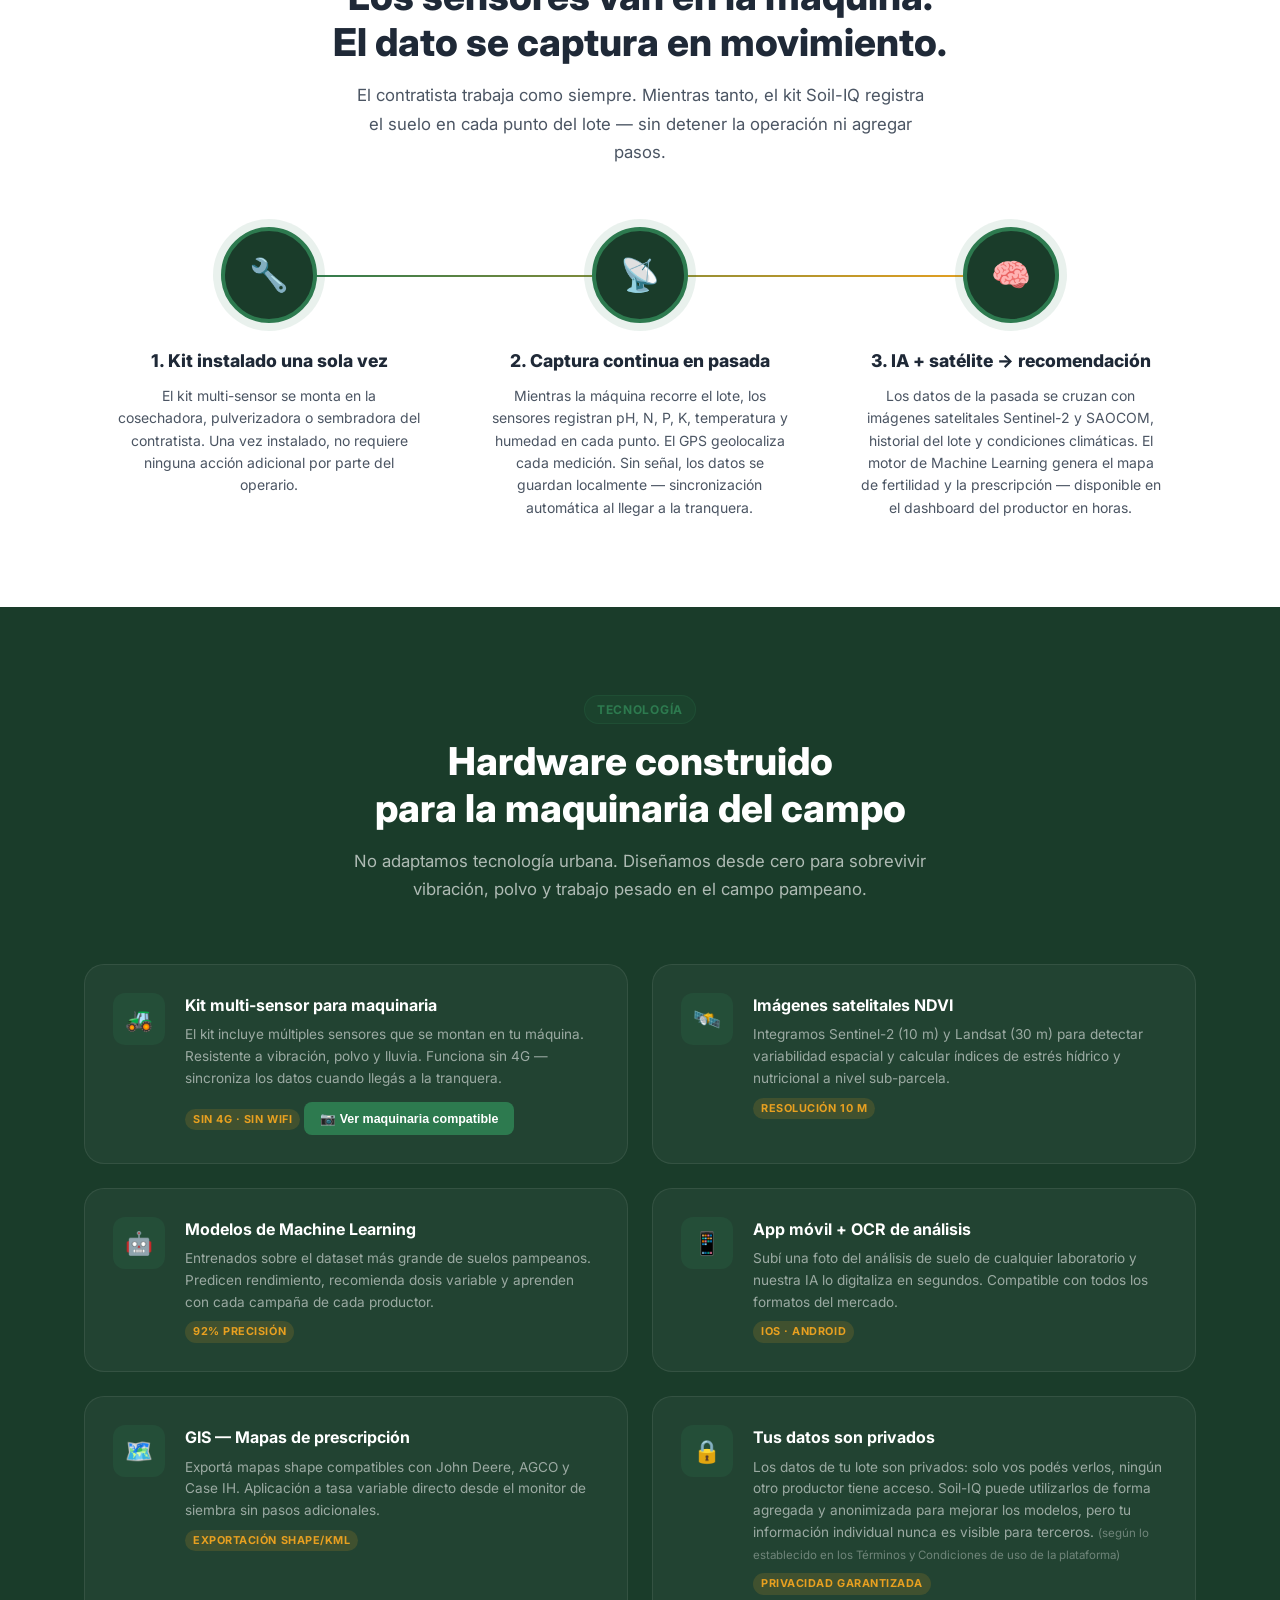
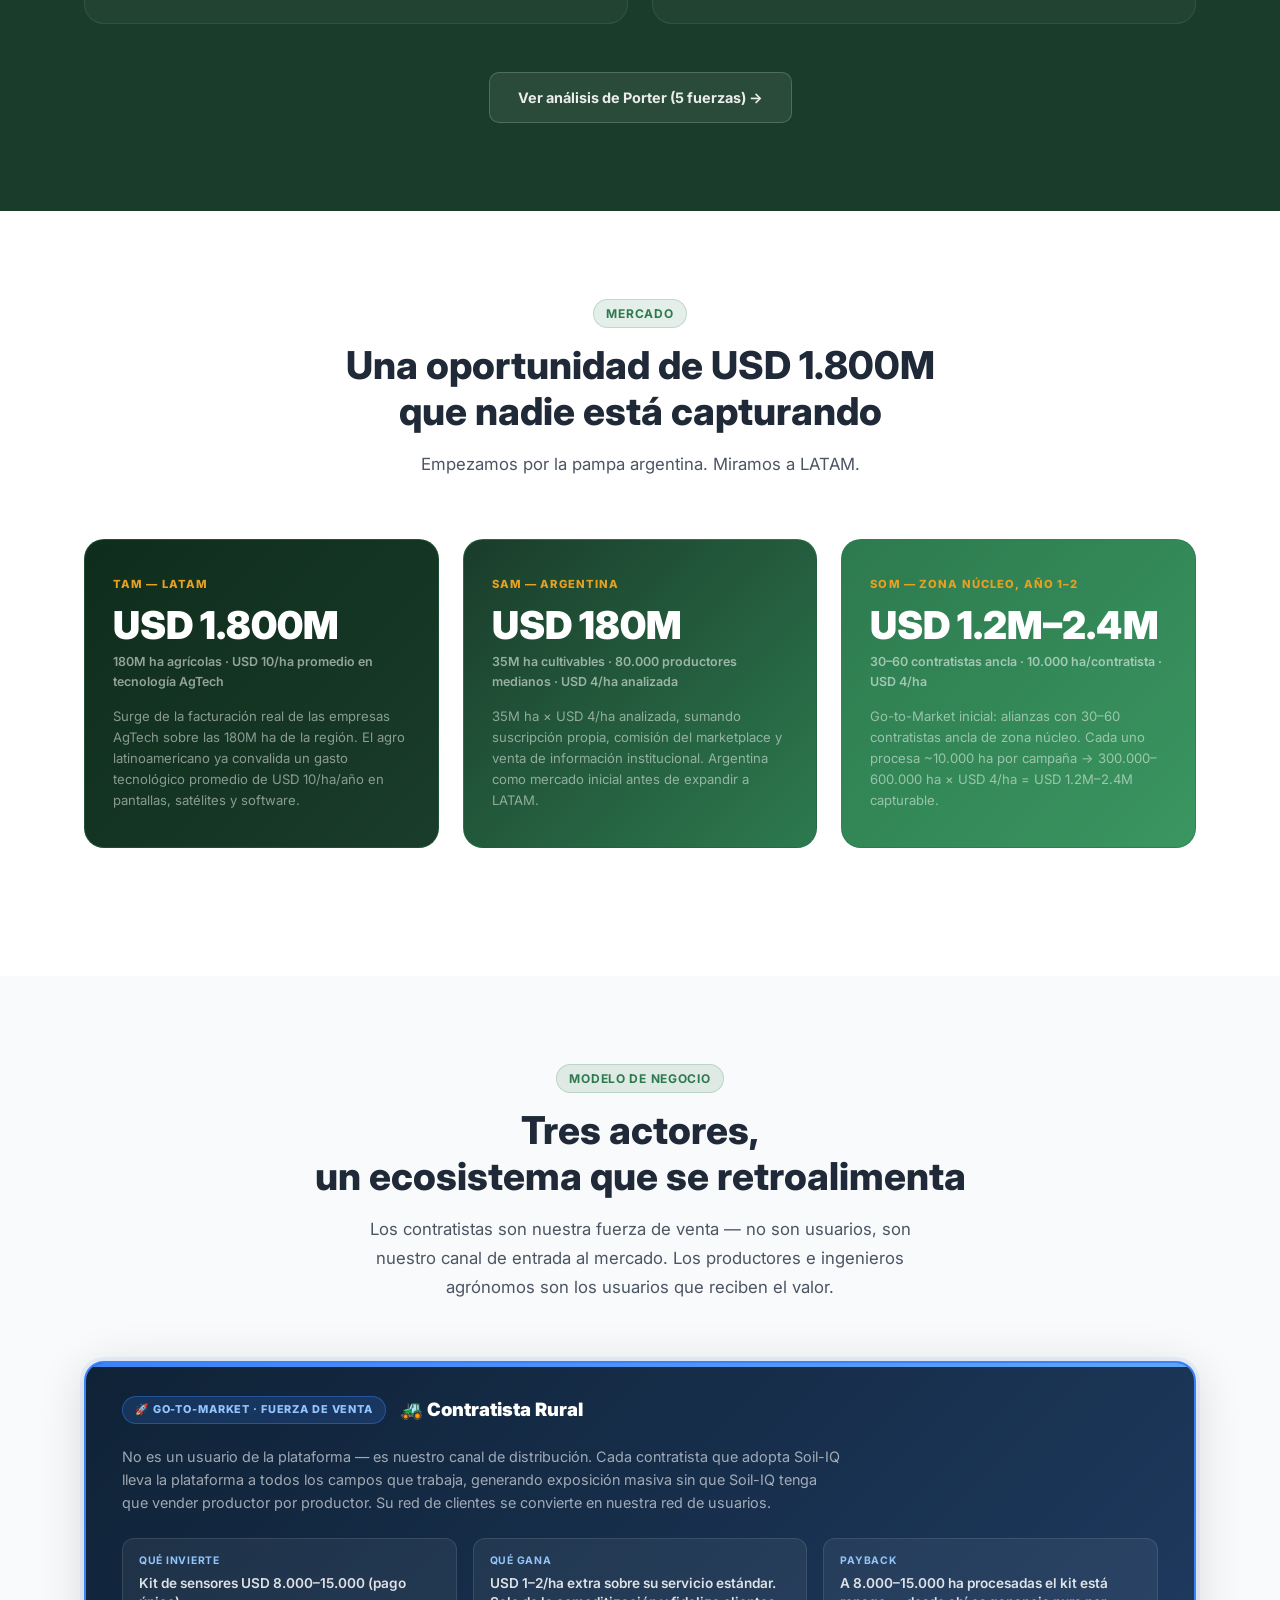
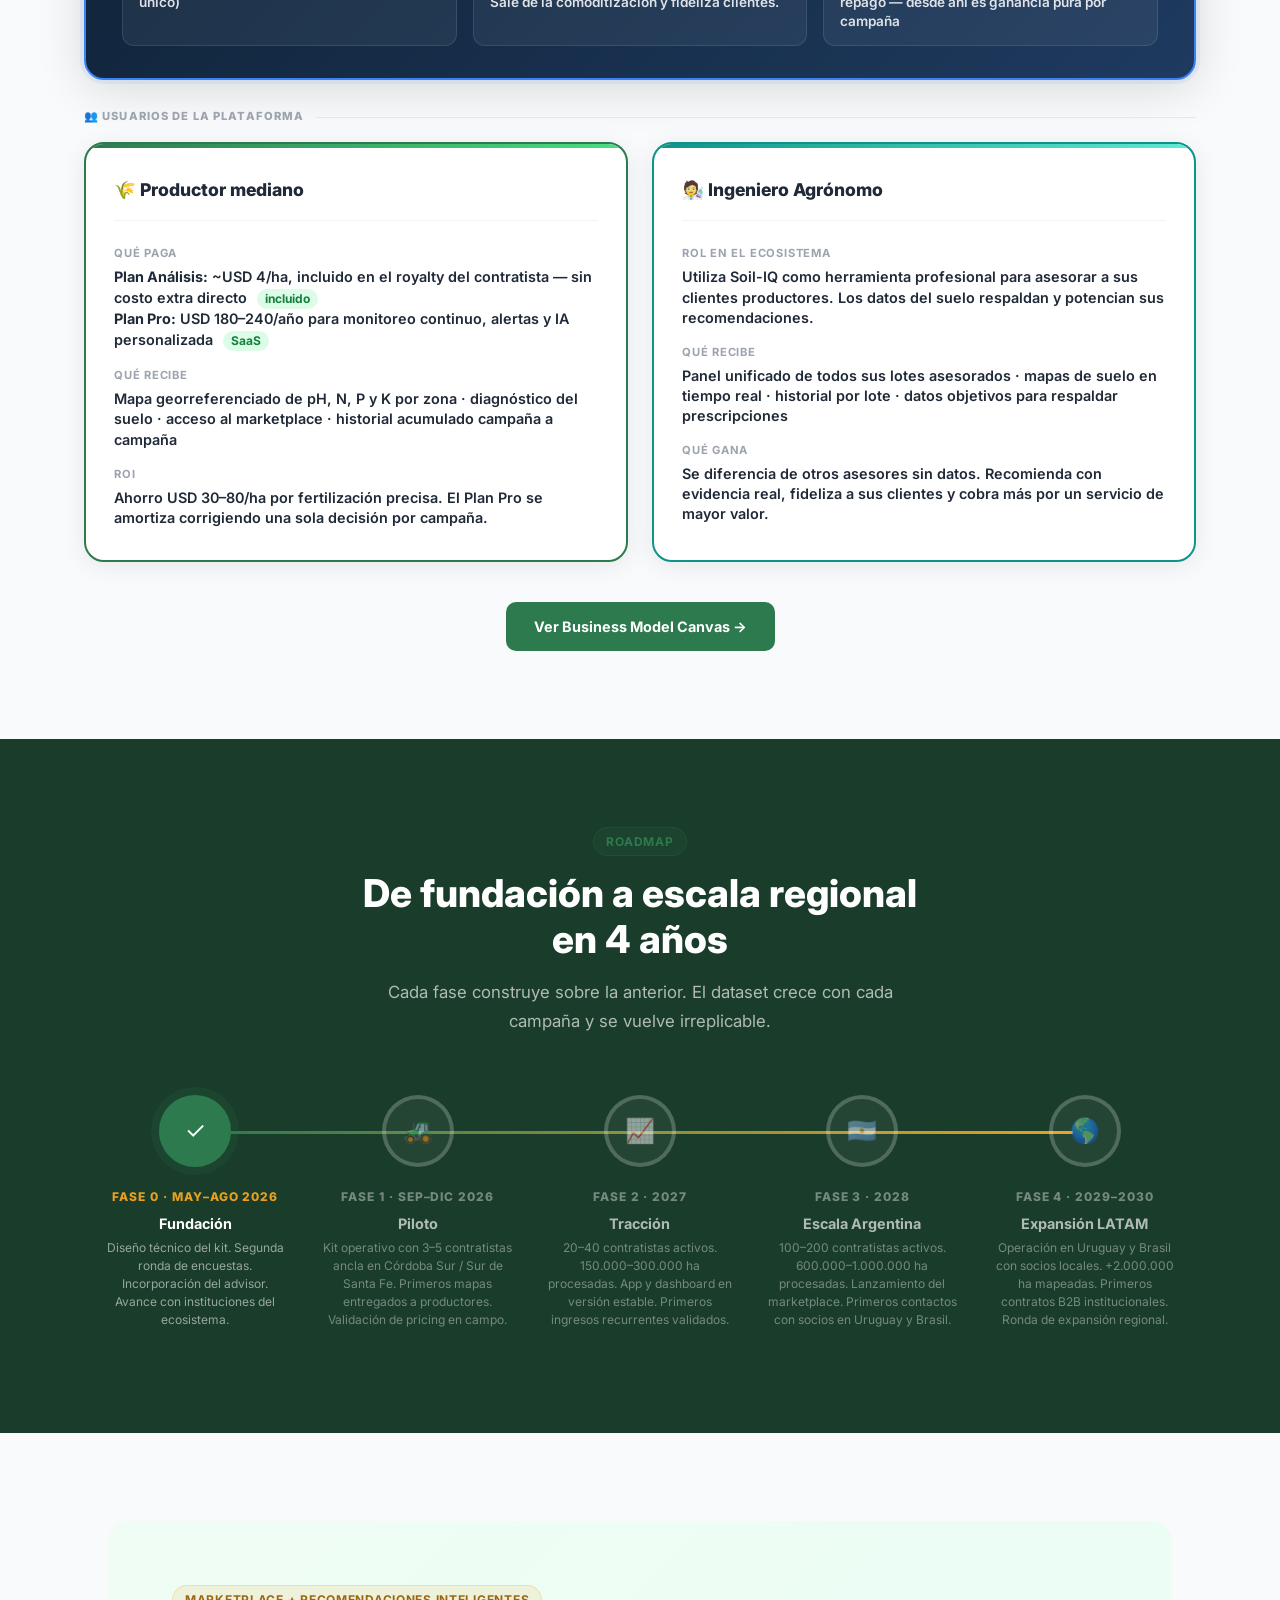
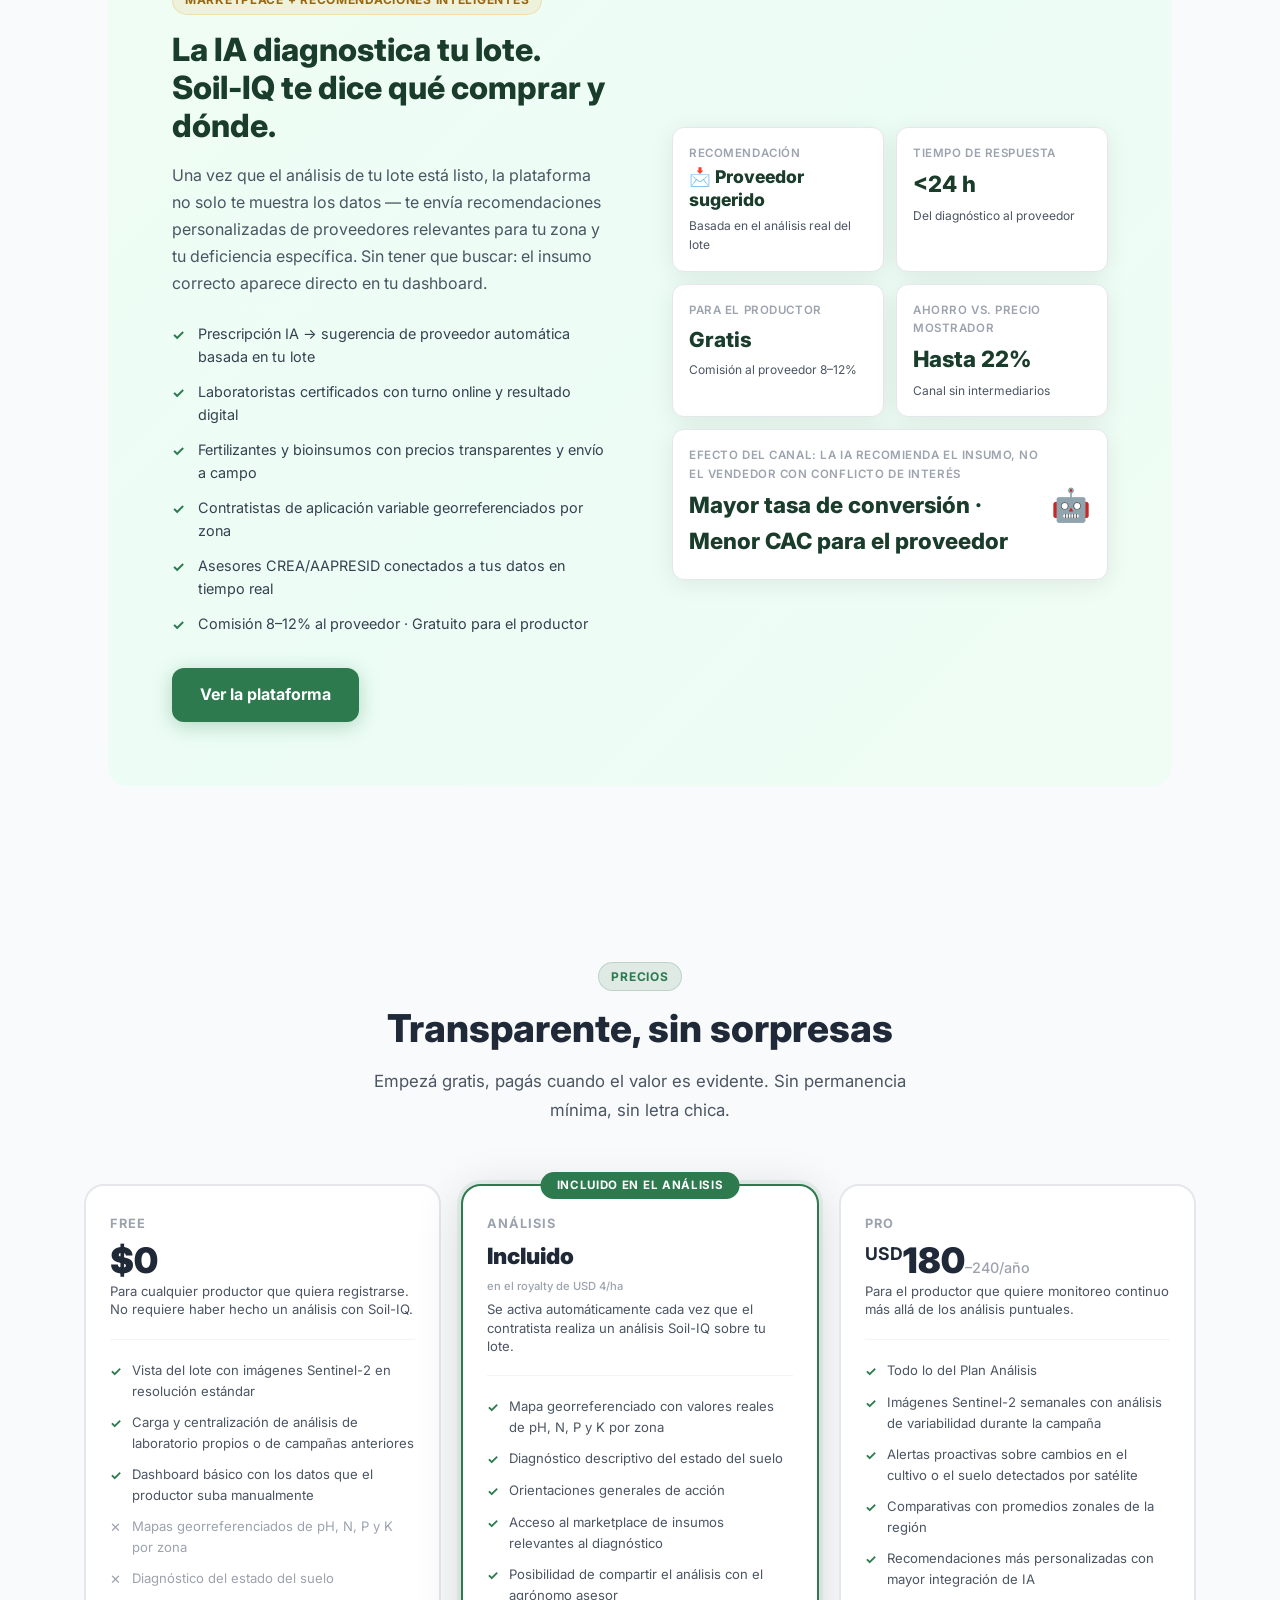
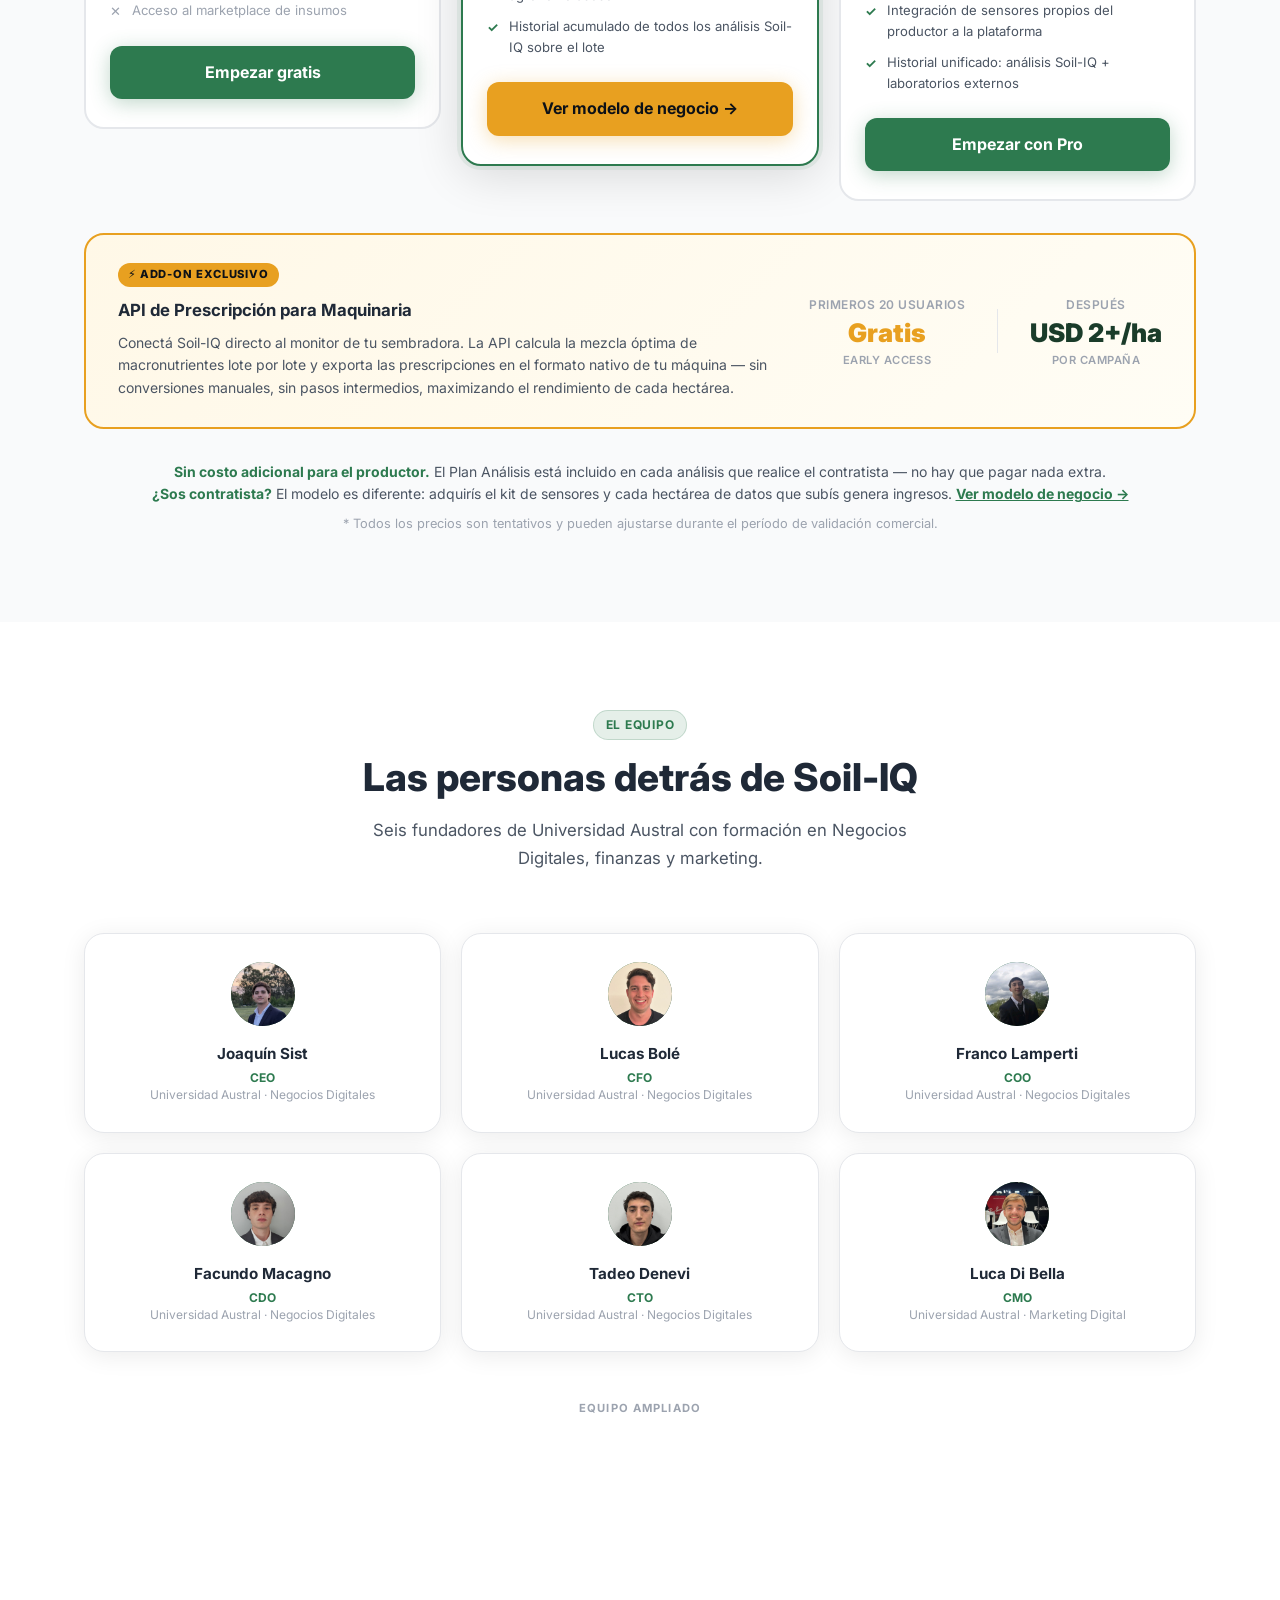
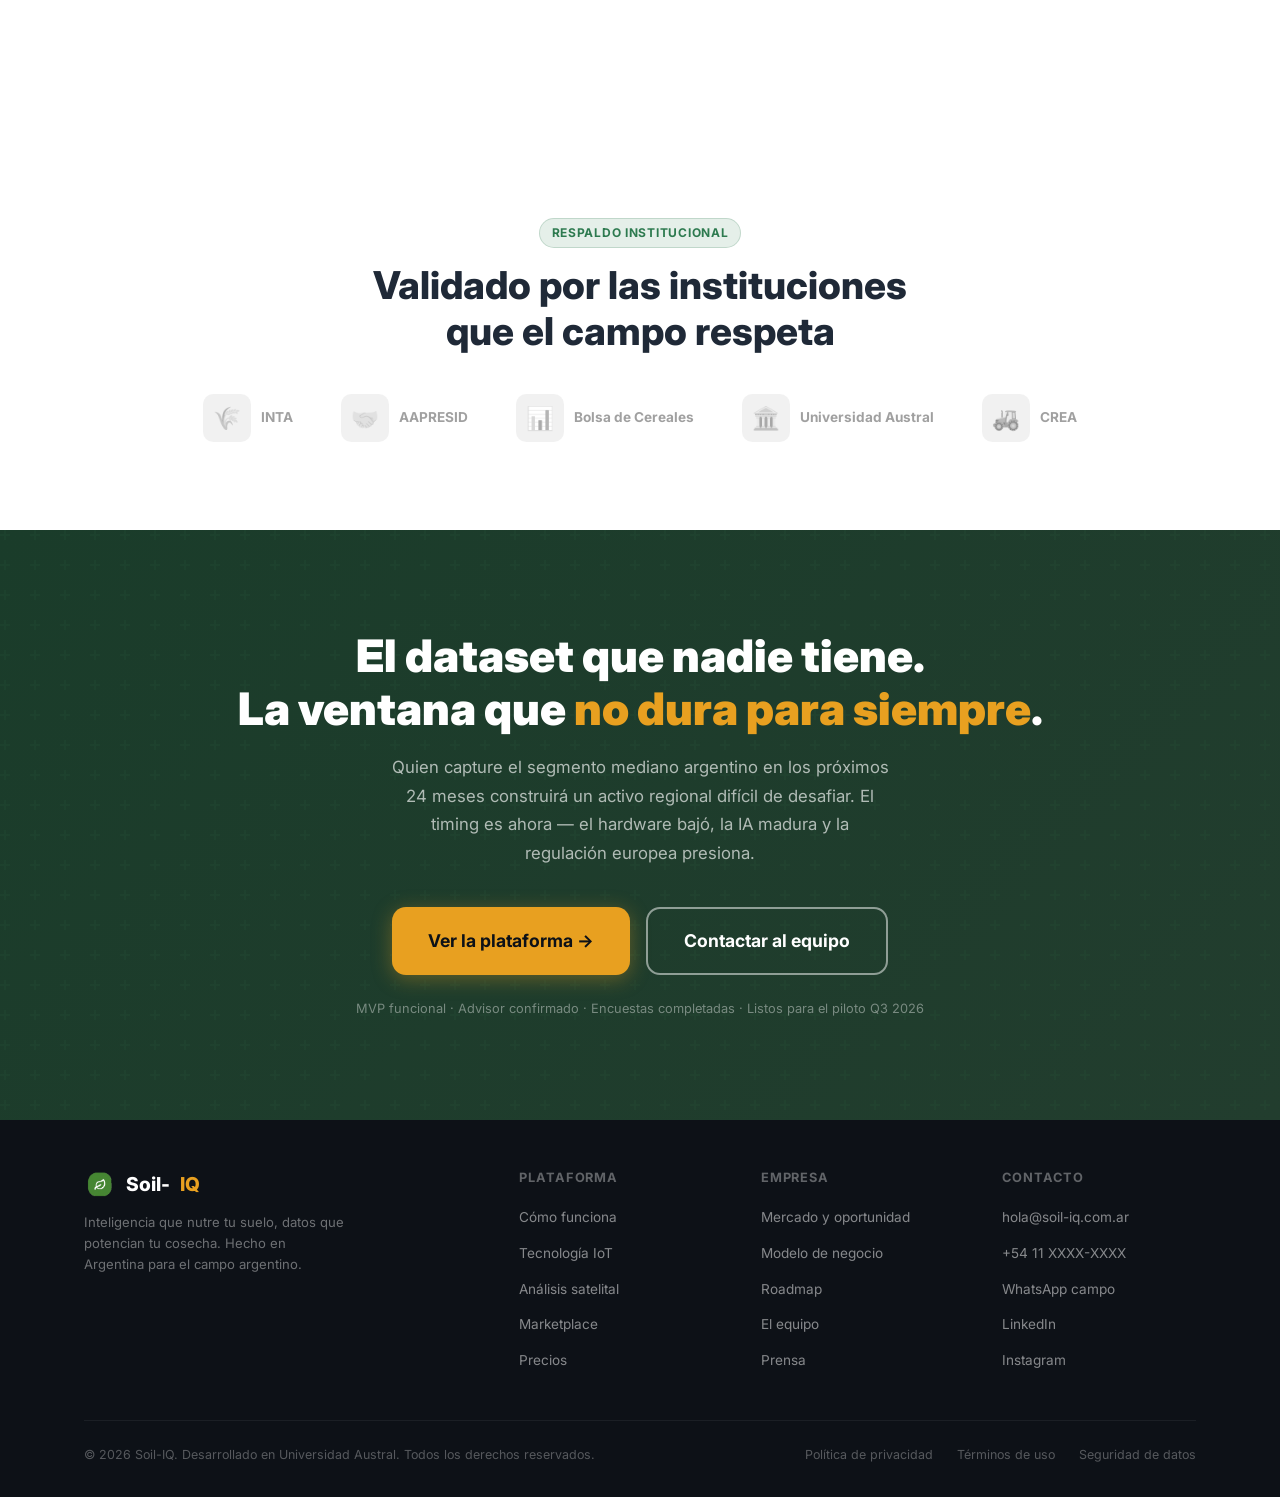
==== commit 96743662: "feat: update TAM/SAM/SOM descriptions with accurate methodology" ====
--- a/index.html
+++ b/index.html
@@ -2471,22 +2471,22 @@
 
     <div class="tam-grid">
       <div class="tam-card tam-card--tam fade-in">
-        <div class="tam-card__eyebrow">TAM — LATAM Granario</div>
+        <div class="tam-card__eyebrow">TAM — LATAM</div>
         <div class="tam-card__value">USD 1.800M</div>
-        <div class="tam-card__detail">180M ha agrícolas · Brasil, Argentina, México + Cono Sur</div>
-        <div class="tam-card__desc">Mercado de agricultura de precisión en LATAM valorado en USD 1.800M en 2024, creciendo al 15% anual. Referencia global: USD 13.110M en 2024 → USD 23.840M en 2029 (CAGR 12,7%)</div>
+        <div class="tam-card__detail">180M ha agrícolas · USD 10/ha promedio en tecnología AgTech</div>
+        <div class="tam-card__desc">Surge de la facturación real de las empresas AgTech sobre las 180M ha de la región. El agro latinoamericano ya convalida un gasto tecnológico promedio de USD 10/ha/año en pantallas, satélites y software.</div>
       </div>
       <div class="tam-card tam-card--sam fade-in fade-in-delay-1">
         <div class="tam-card__eyebrow">SAM — Argentina</div>
         <div class="tam-card__value">USD 180M</div>
-        <div class="tam-card__detail">35M ha cultivables en Argentina · 80.000 productores medianos · 57.856 EAPs de 100–500 ha</div>
-        <div class="tam-card__desc">35M ha × USD 4–5/ha/año = USD 140–175M en suscripciones, más marketplace de bioinsumos y datos B2B institucionales hasta el techo de USD 180M</div>
+        <div class="tam-card__detail">35M ha cultivables · 80.000 productores medianos · USD 4/ha analizada</div>
+        <div class="tam-card__desc">35M ha × USD 4/ha analizada, sumando suscripción propia, comisión del marketplace y venta de información institucional. Argentina como mercado inicial antes de expandir a LATAM.</div>
       </div>
       <div class="tam-card tam-card--som fade-in fade-in-delay-2">
-        <div class="tam-card__eyebrow">SOM — Pampa Húmeda, Año 1–2</div>
+        <div class="tam-card__eyebrow">SOM — Zona Núcleo, Año 1–2</div>
         <div class="tam-card__value">USD 1.2M–2.4M</div>
-        <div class="tam-card__detail">30–60 contratistas · 300k–600k ha procesadas · 7,5–15% market share inicial</div>
-        <div class="tam-card__desc">Productores de la pampa húmeda con propensión activa al análisis de suelo, captados vía 30–60 contratistas ancla de zona núcleo × 10.000 ha/campaña × USD 4/ha</div>
+        <div class="tam-card__detail">30–60 contratistas ancla · 10.000 ha/contratista · USD 4/ha</div>
+        <div class="tam-card__desc">Go-to-Market inicial: alianzas con 30–60 contratistas ancla de zona núcleo. Cada uno procesa ~10.000 ha por campaña → 300.000–600.000 ha × USD 4/ha = USD 1.2M–2.4M capturable.</div>
       </div>
     </div>
 
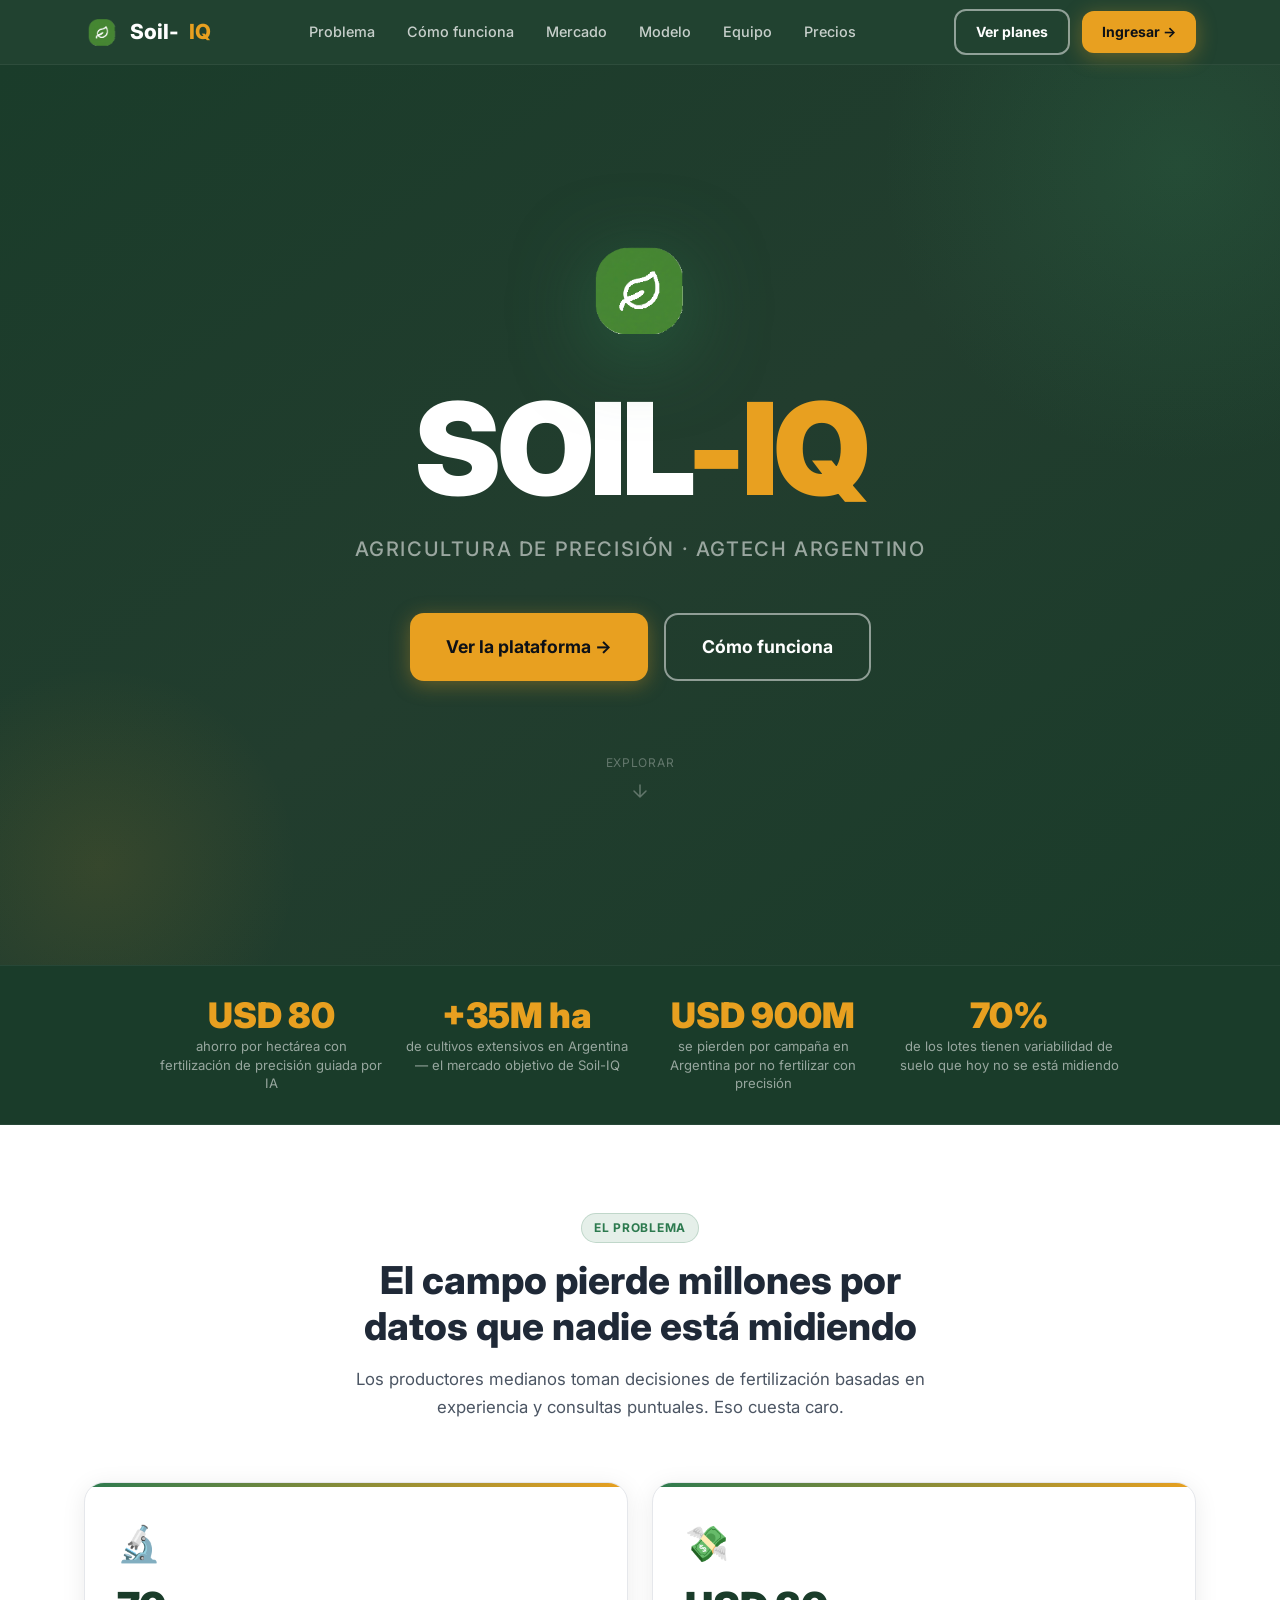
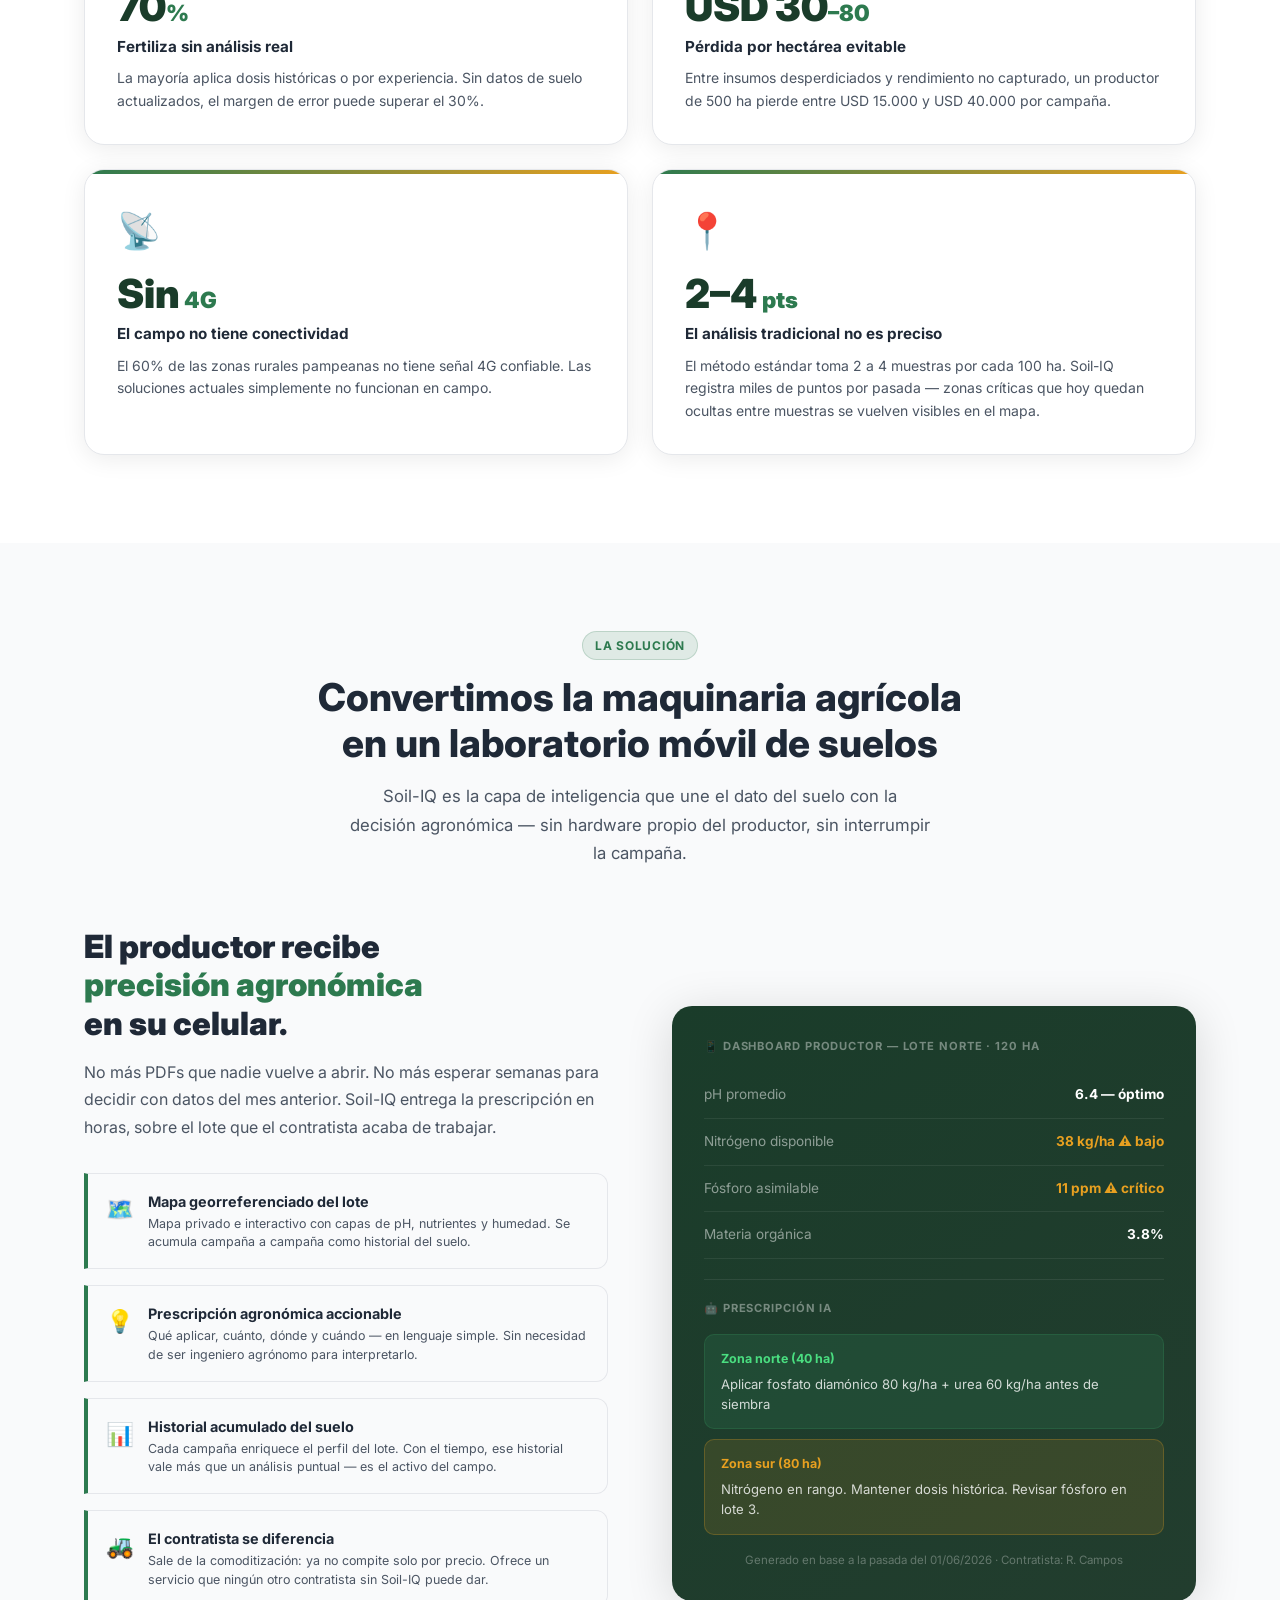
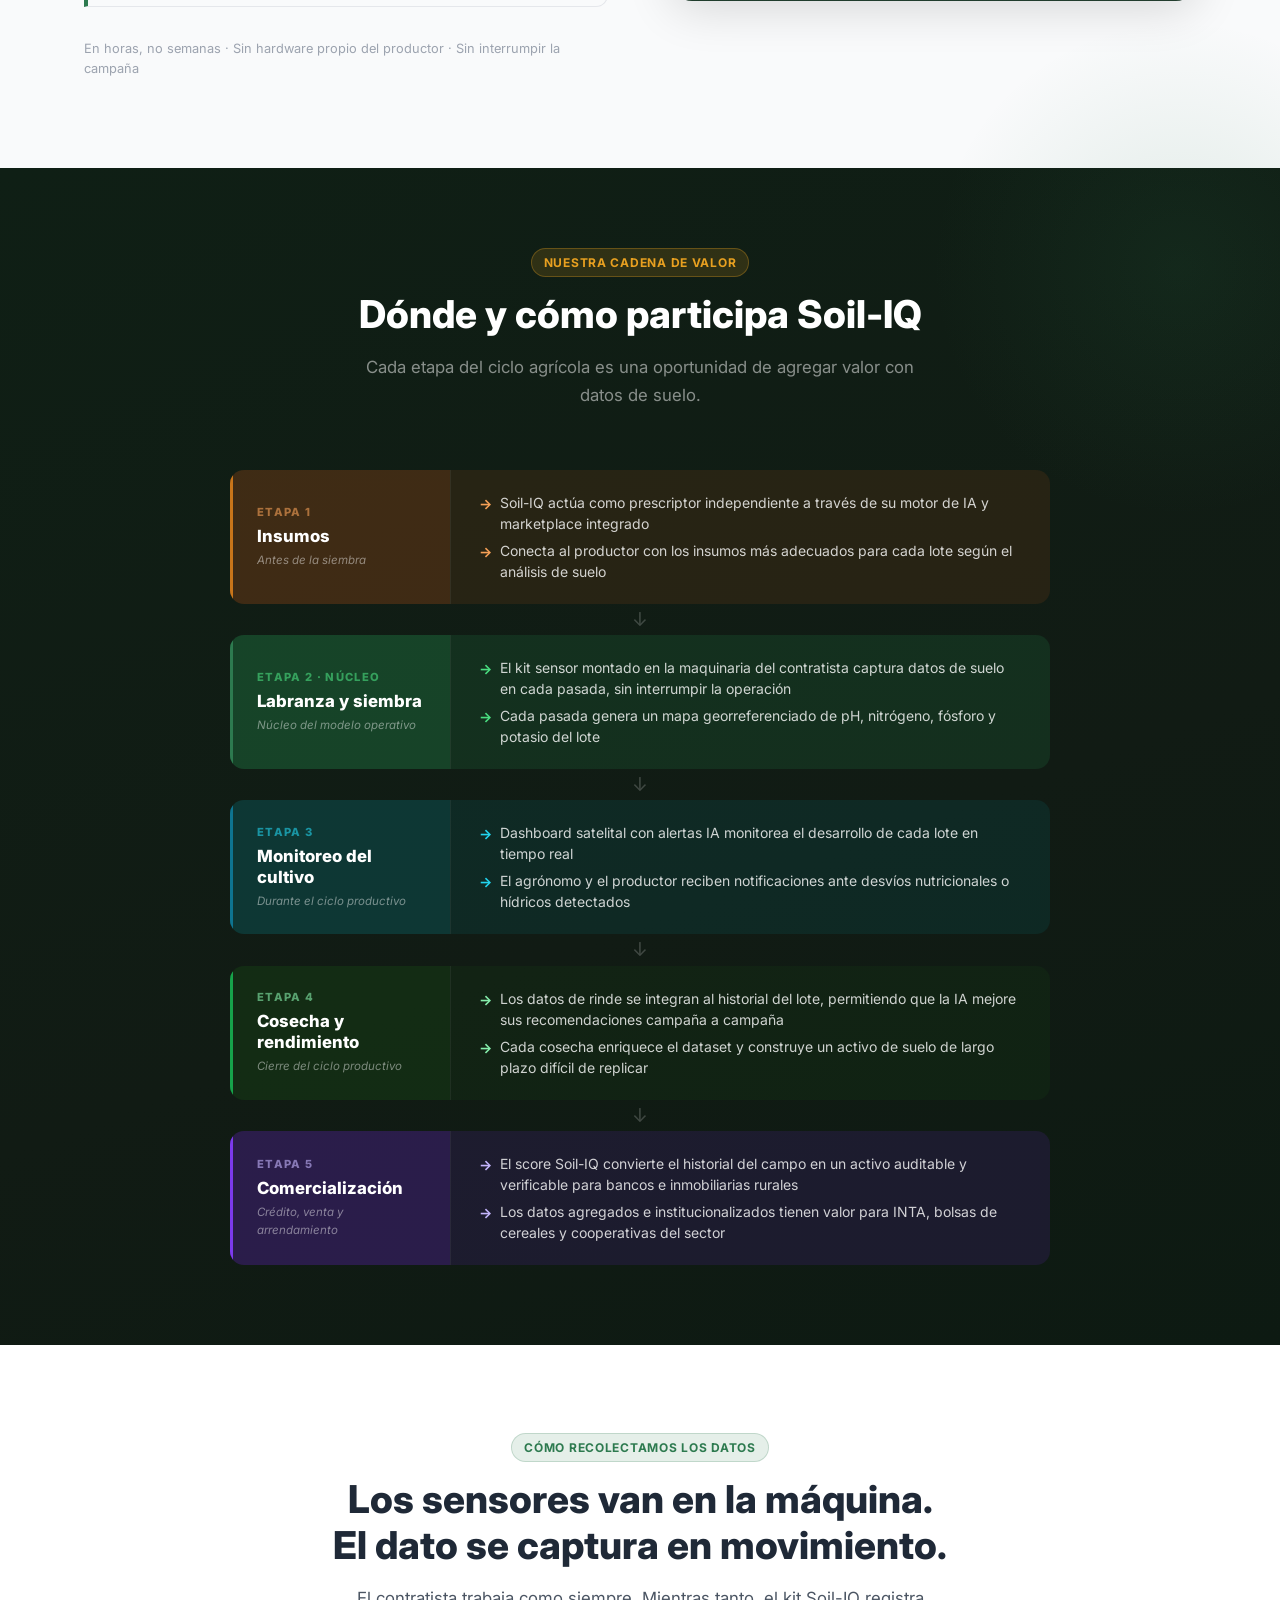
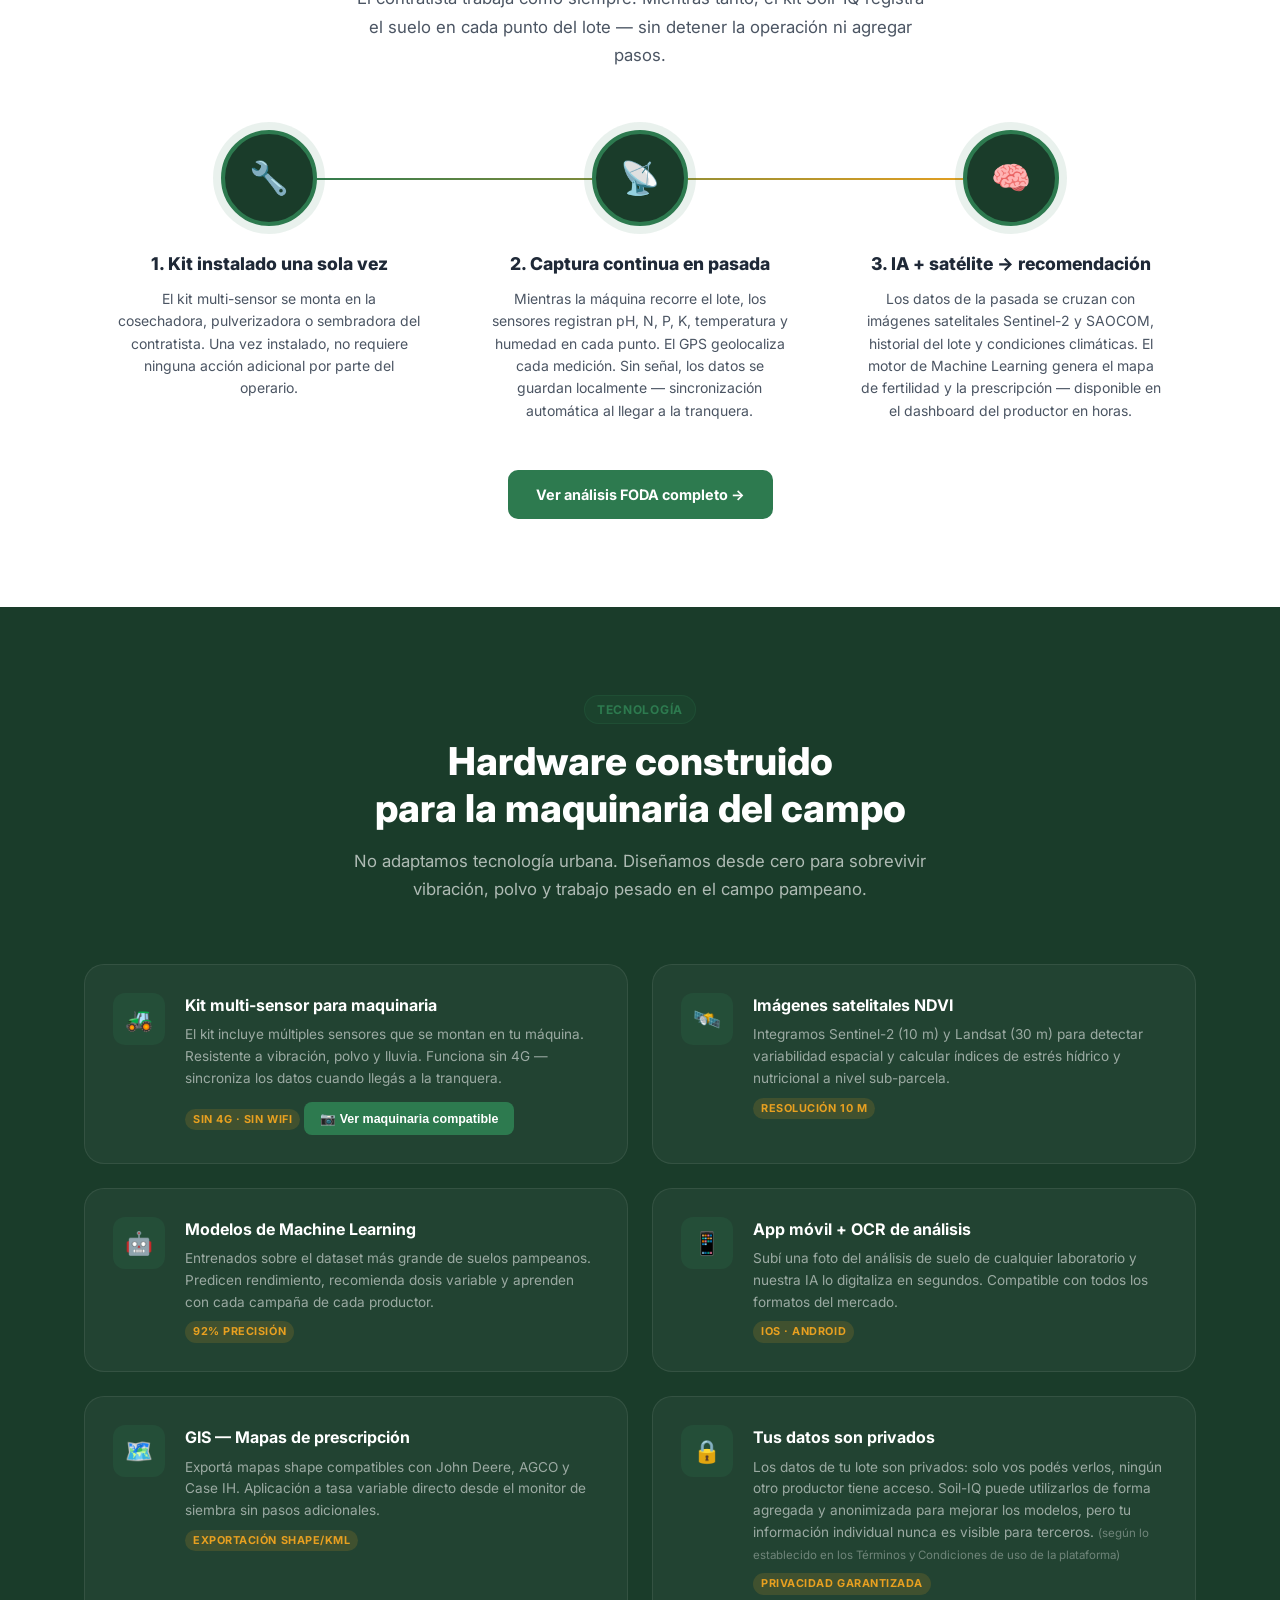
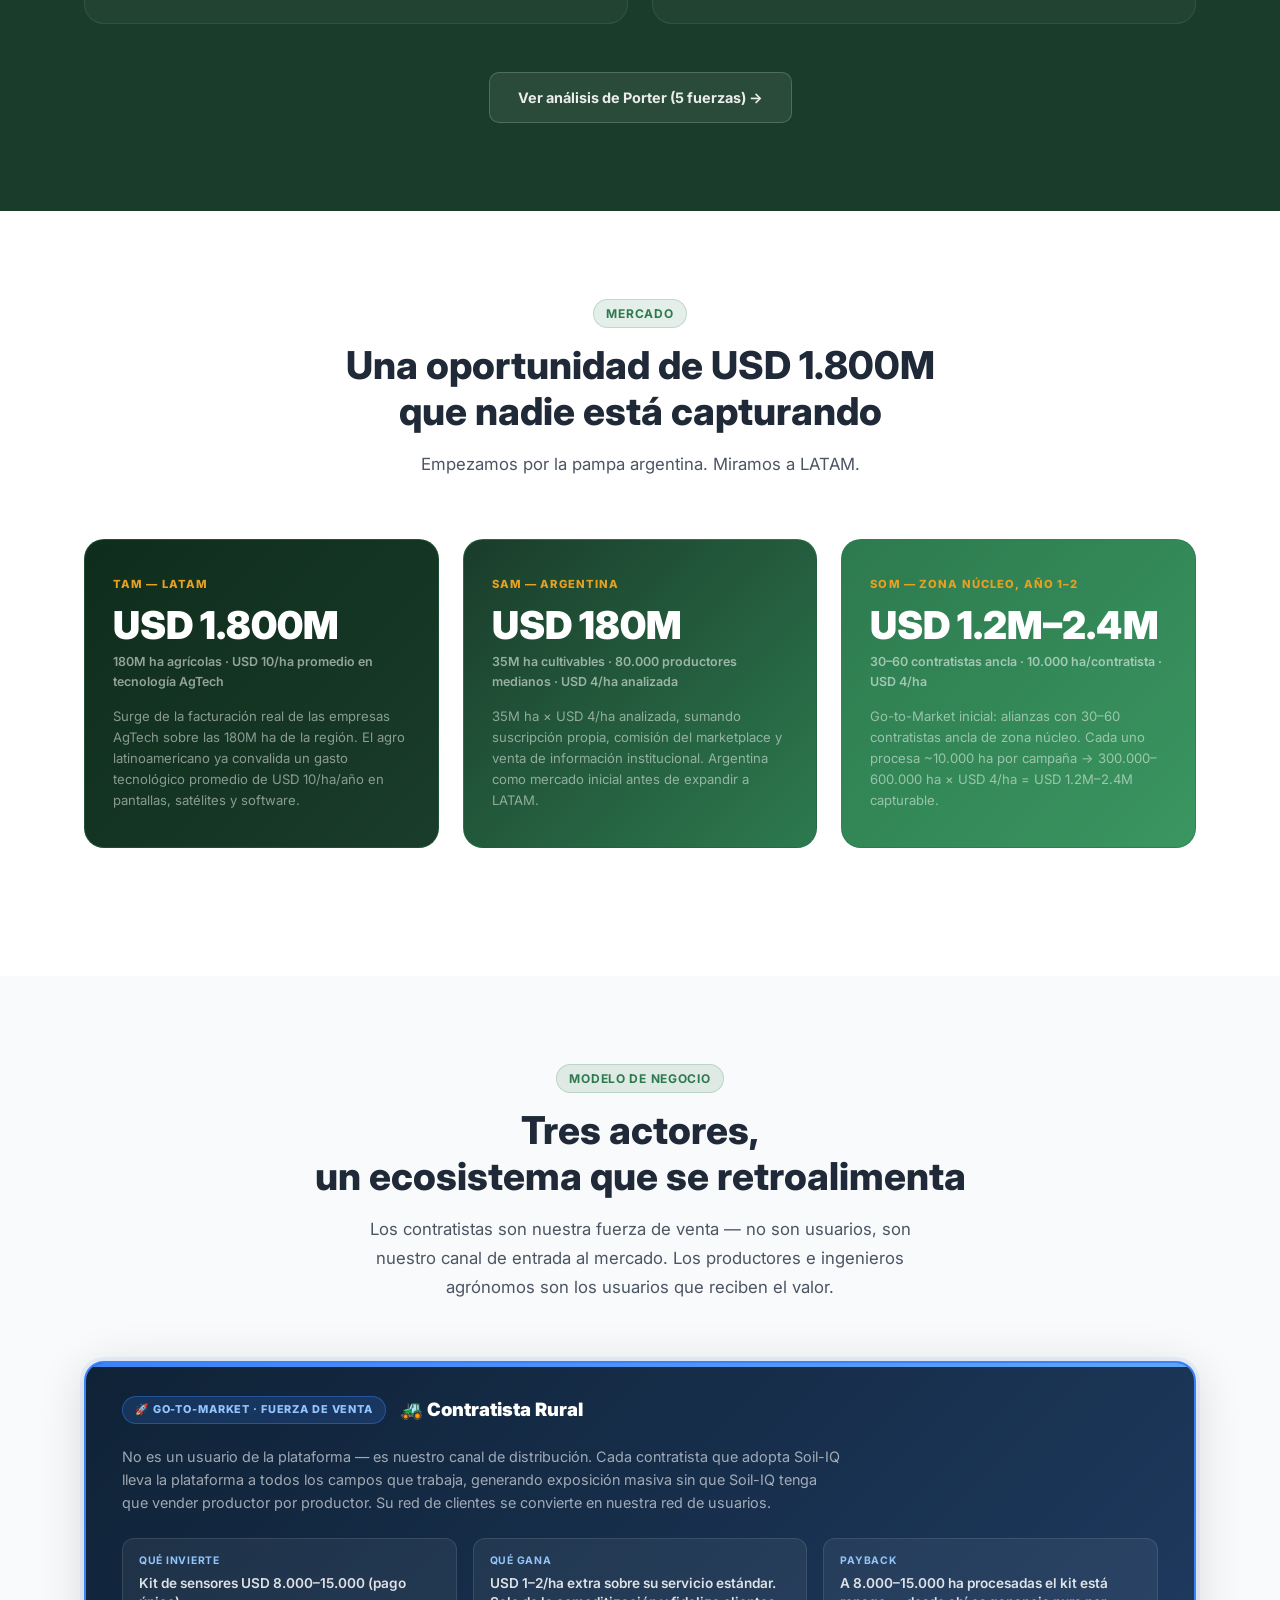
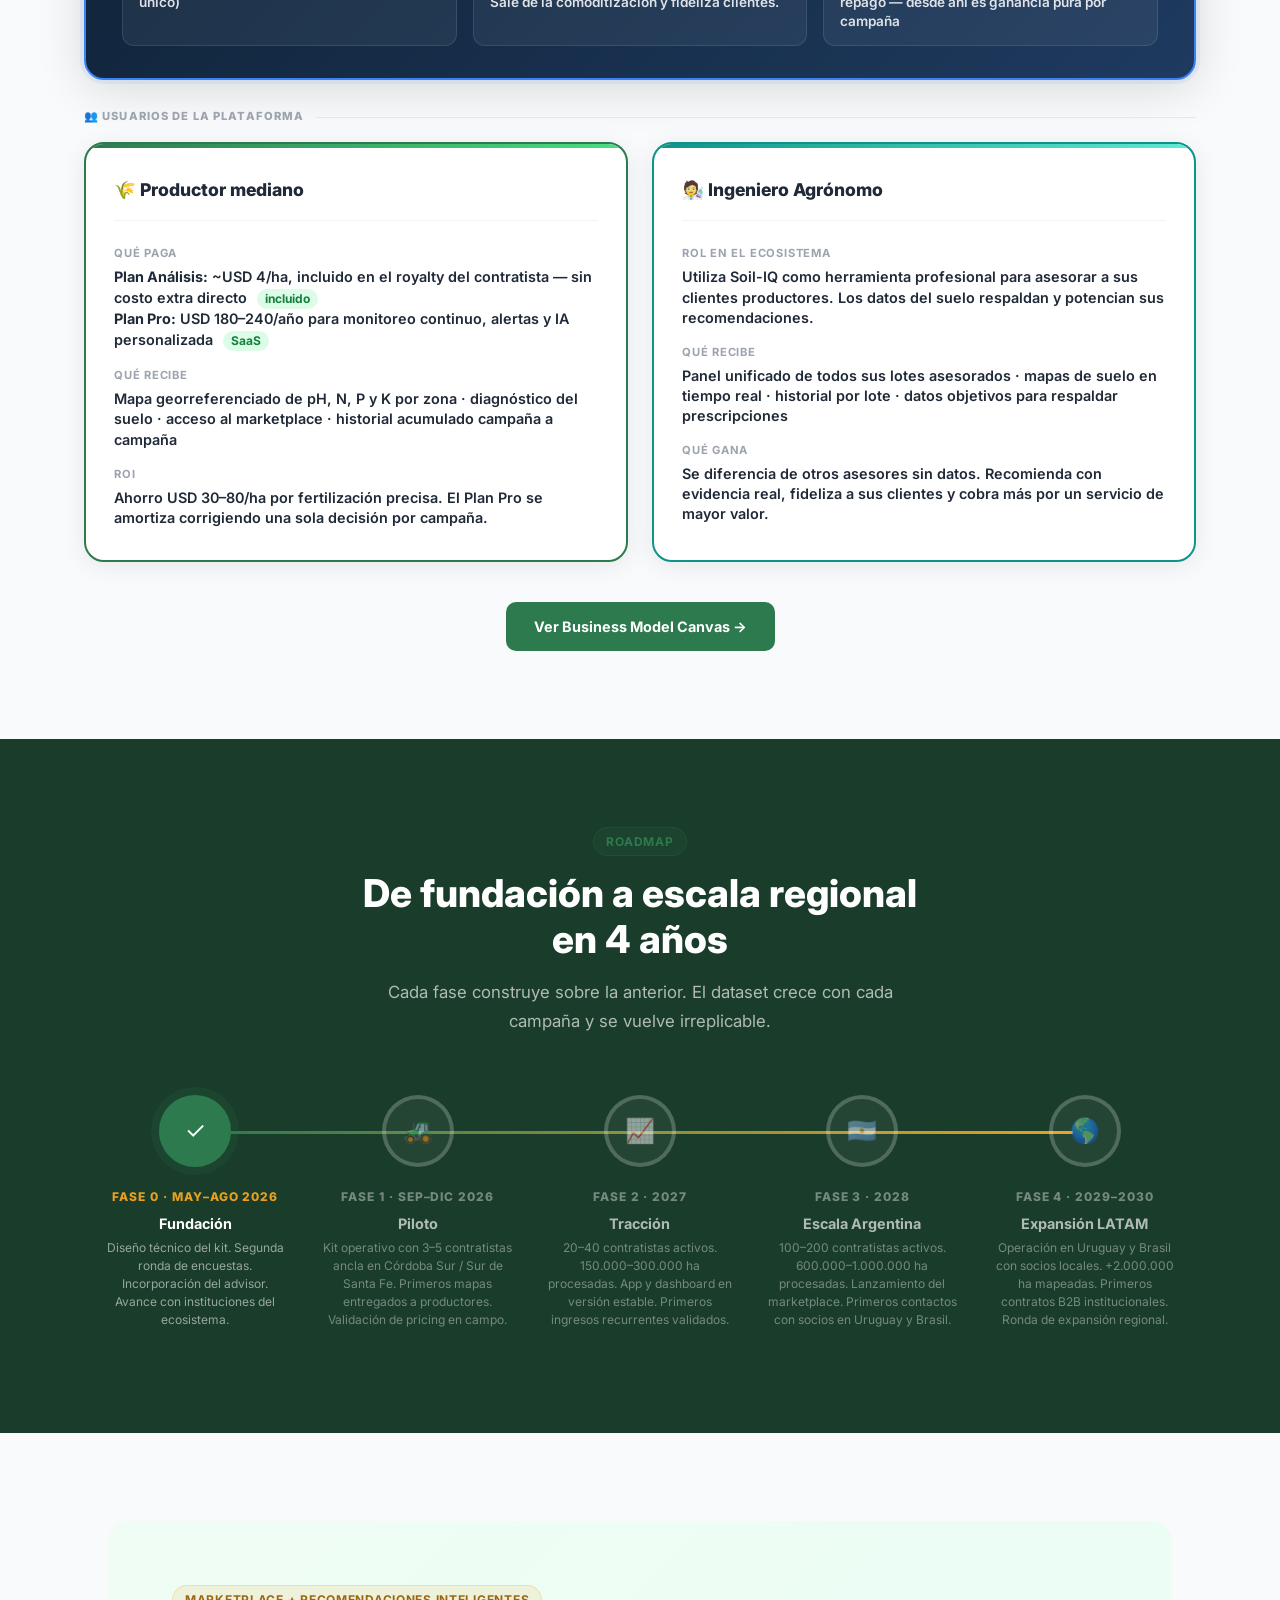
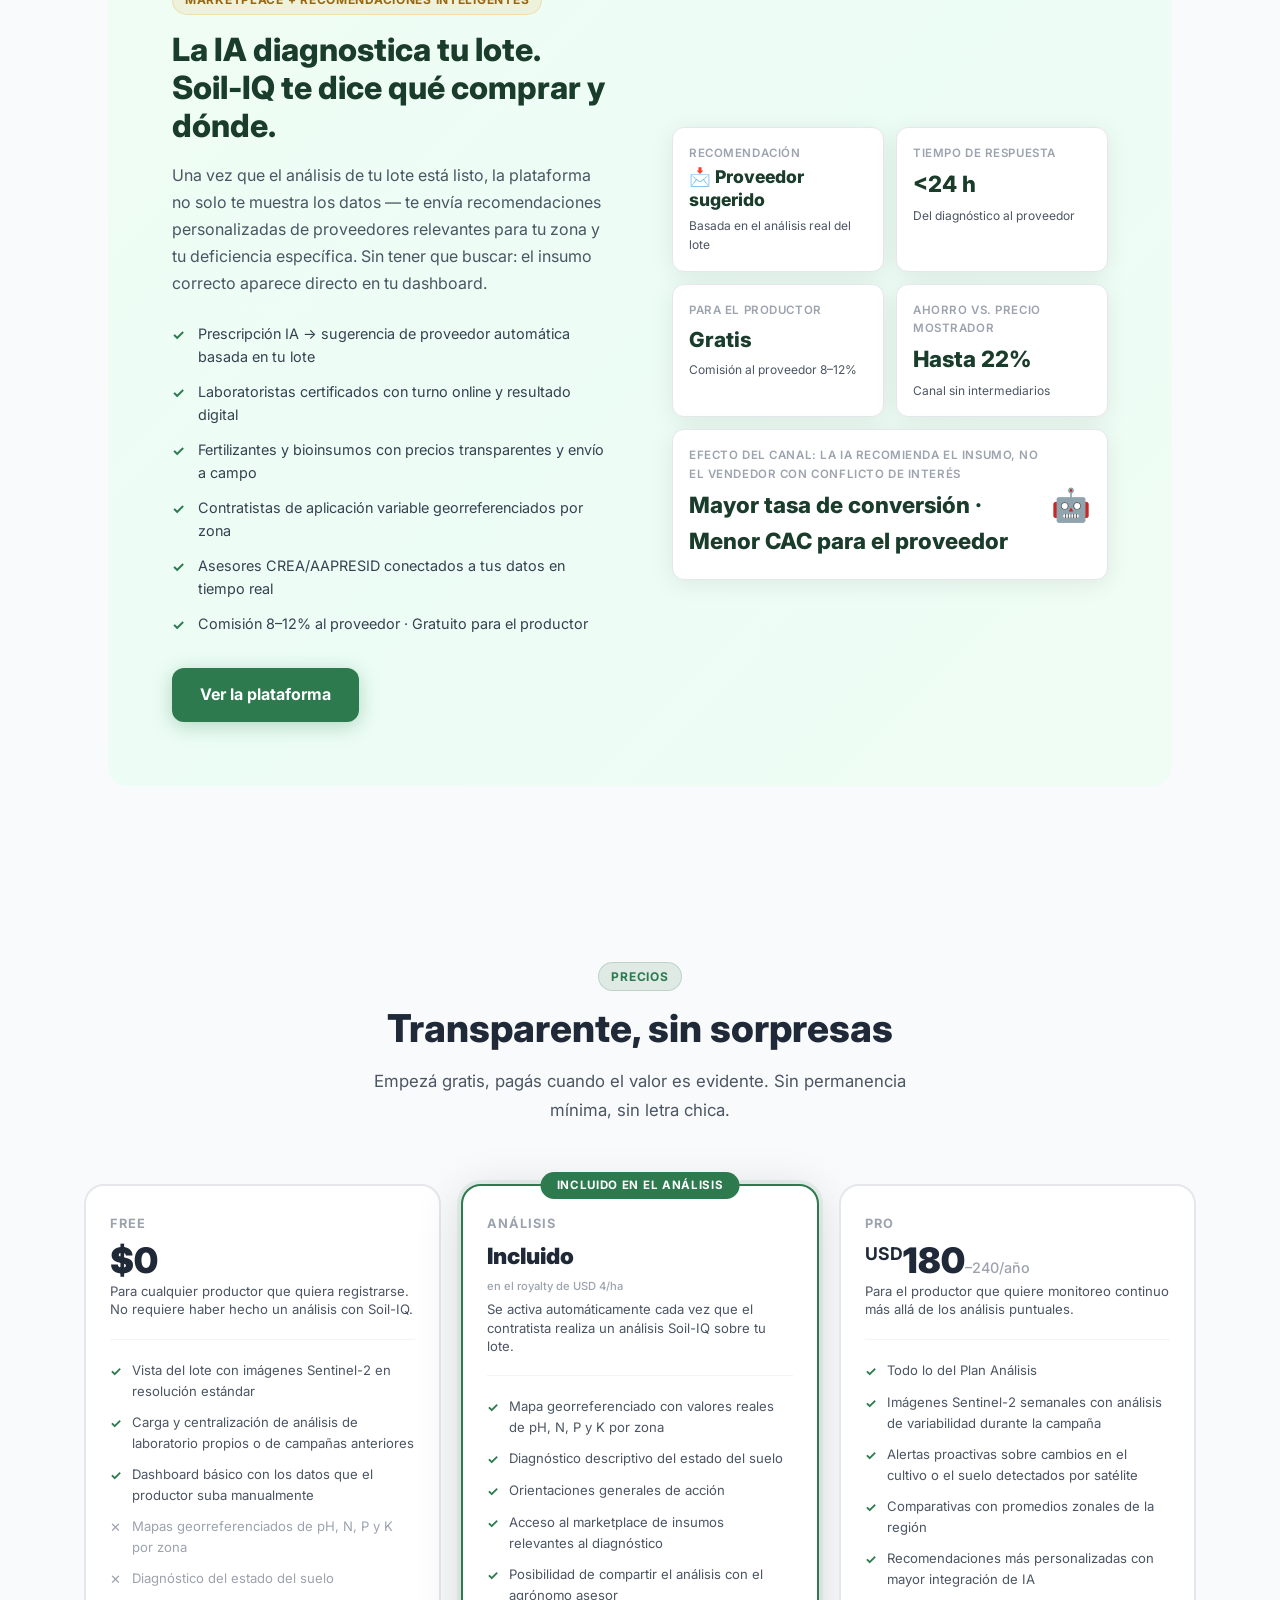
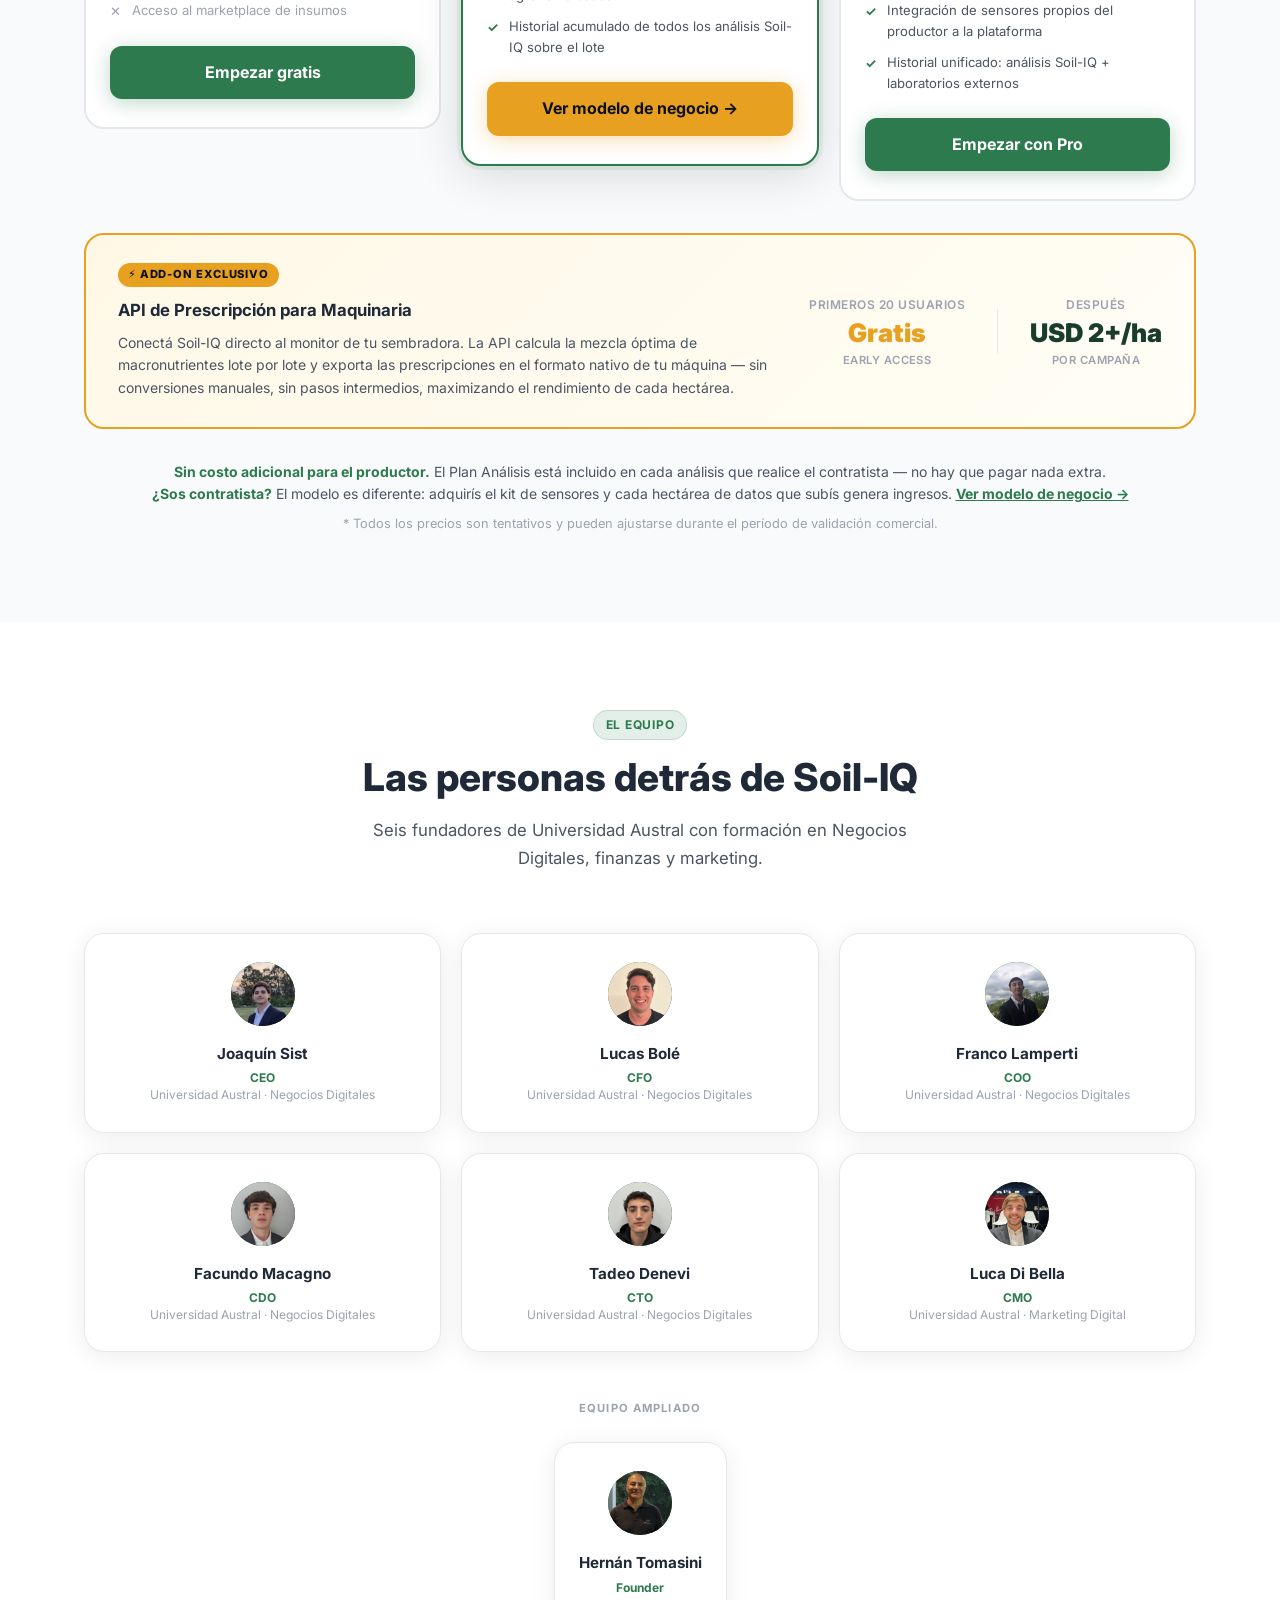
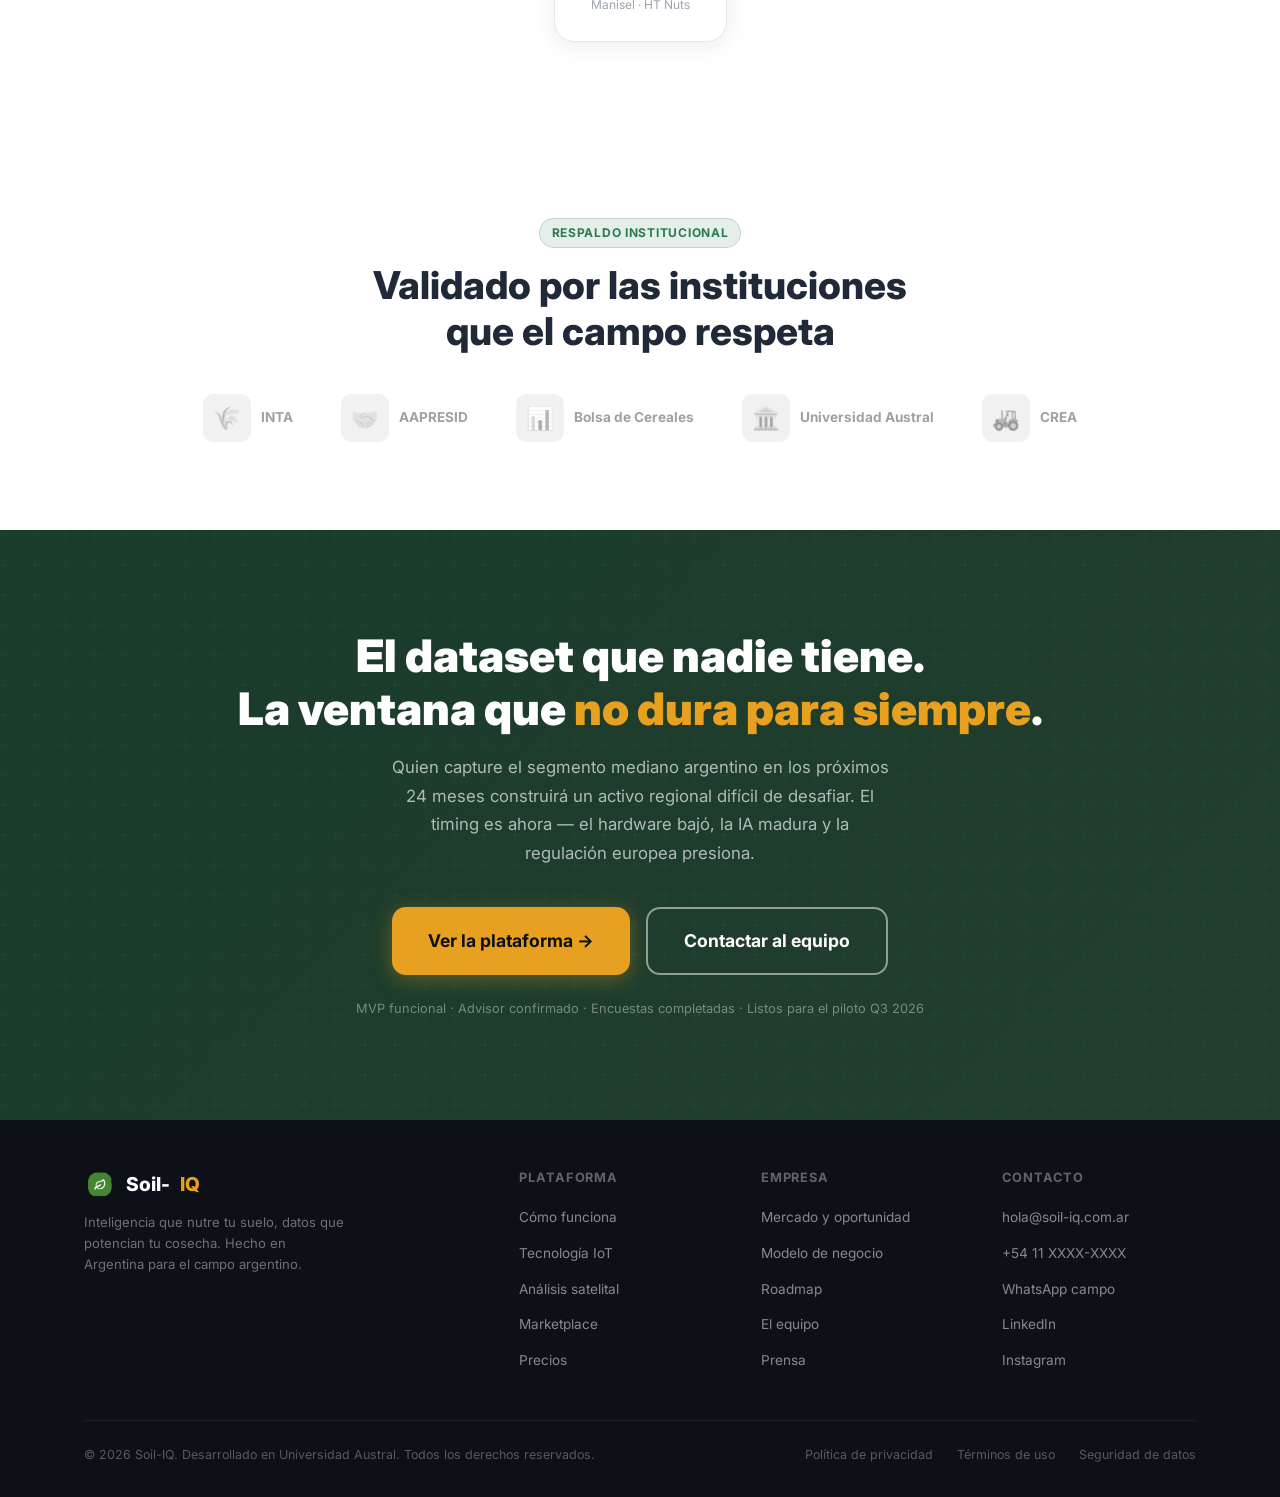
==== commit 7156f485: "fix: move FODA button to bottom of 'como recolectamos los datos' section" ====
--- a/index.html
+++ b/index.html
@@ -2107,11 +2107,6 @@
         <div style="margin-top:16px;font-size:.72rem;color:rgba(255,255,255,.3);text-align:center">Generado en base a la pasada del 01/06/2026 · Contratista: R. Campos</div>
       </div>
     </div>
-    <div style="text-align:center;margin-top:48px">
-      <a href="foda.html" style="display:inline-flex;align-items:center;gap:8px;background:var(--verde);color:#fff;padding:13px 28px;border-radius:10px;font-weight:700;font-size:.9rem;text-decoration:none;transition:background .2s" onmouseover="this.style.background='#1B5E35'" onmouseout="this.style.background='var(--verde)'">
-        Ver análisis FODA completo →
-      </a>
-    </div>
   </div>
 </section>
 
@@ -2375,6 +2370,12 @@
         <h3 class="step__title">3. IA + satélite → recomendación</h3>
         <p class="step__desc">Los datos de la pasada se cruzan con imágenes satelitales Sentinel-2 y SAOCOM, historial del lote y condiciones climáticas. El motor de Machine Learning genera el mapa de fertilidad y la prescripción — disponible en el dashboard del productor en horas.</p>
       </div>
+    </div>
+
+    <div style="text-align:center;margin-top:48px">
+      <a href="foda.html" style="display:inline-flex;align-items:center;gap:8px;background:var(--verde);color:#fff;padding:13px 28px;border-radius:10px;font-weight:700;font-size:.9rem;text-decoration:none;transition:background .2s" onmouseover="this.style.background='#1B5E35'" onmouseout="this.style.background='var(--verde)'">
+        Ver análisis FODA completo →
+      </a>
     </div>
   </div>
 </section>
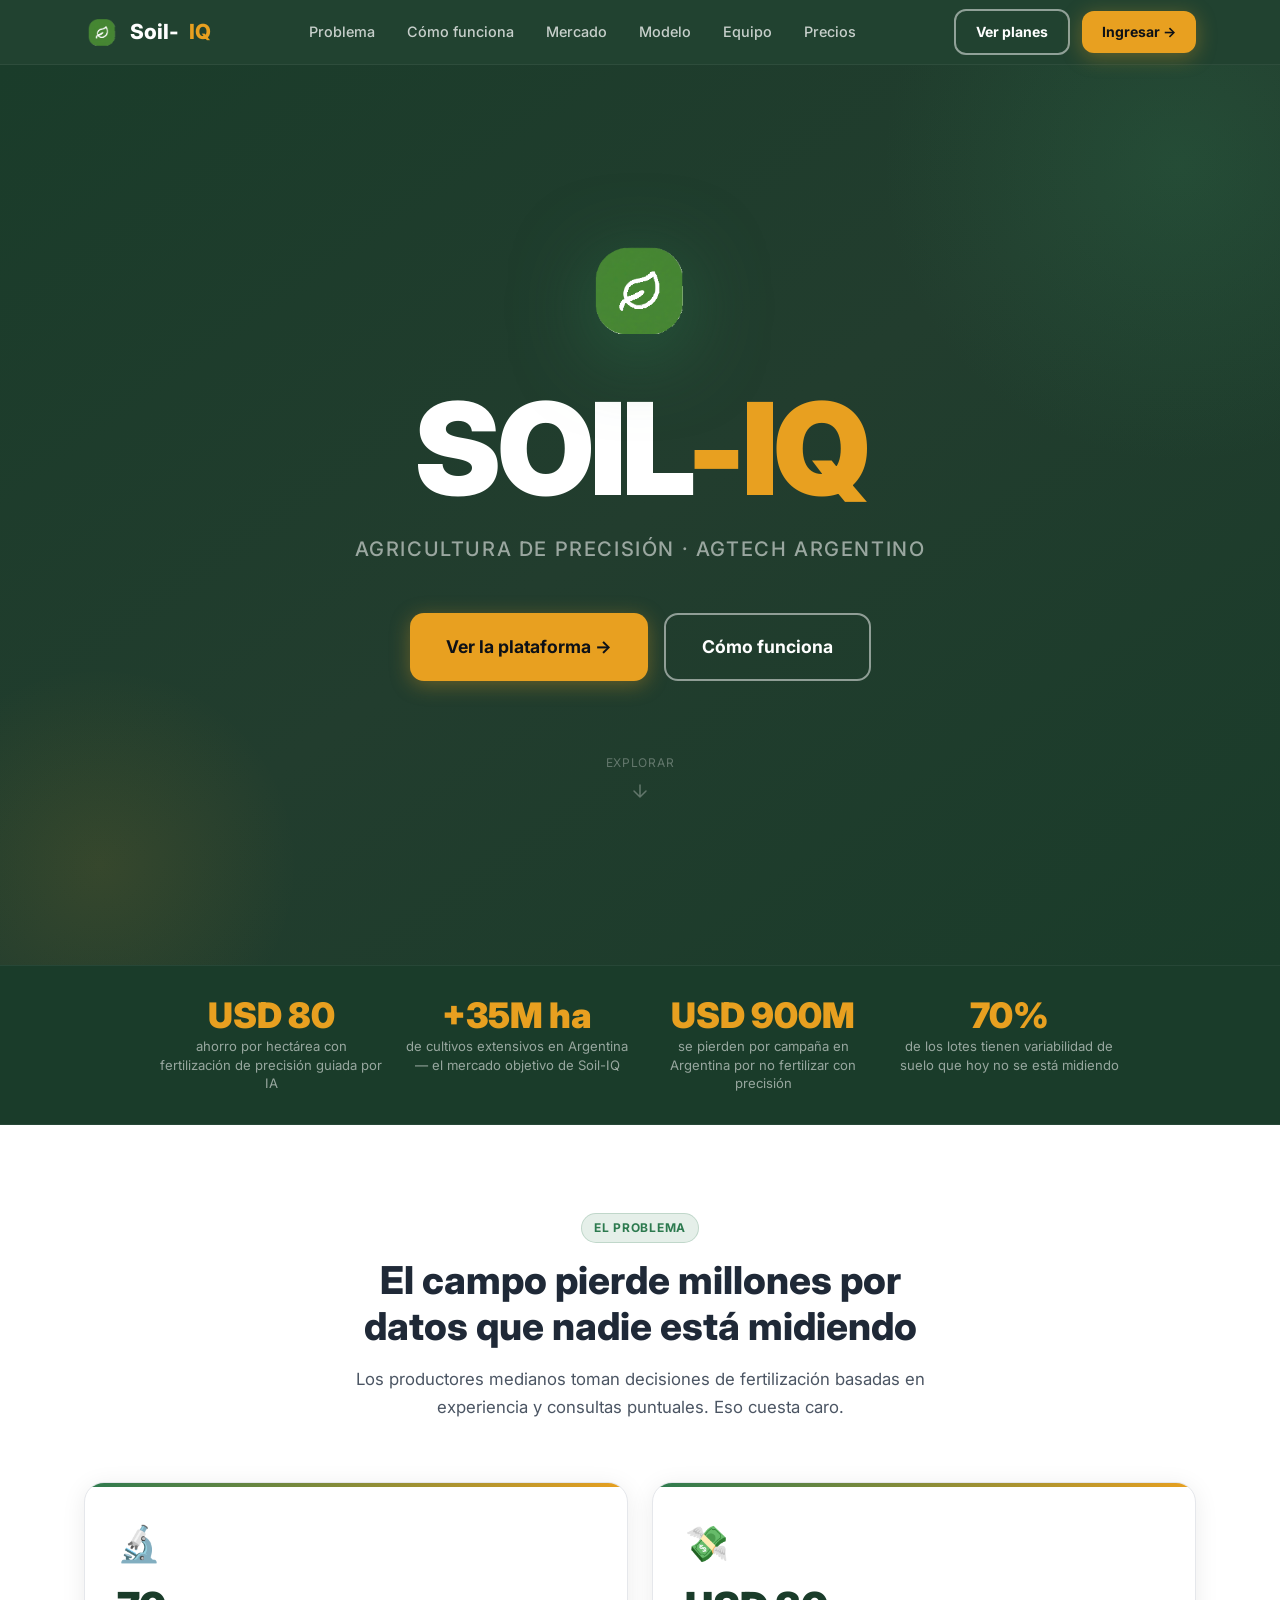
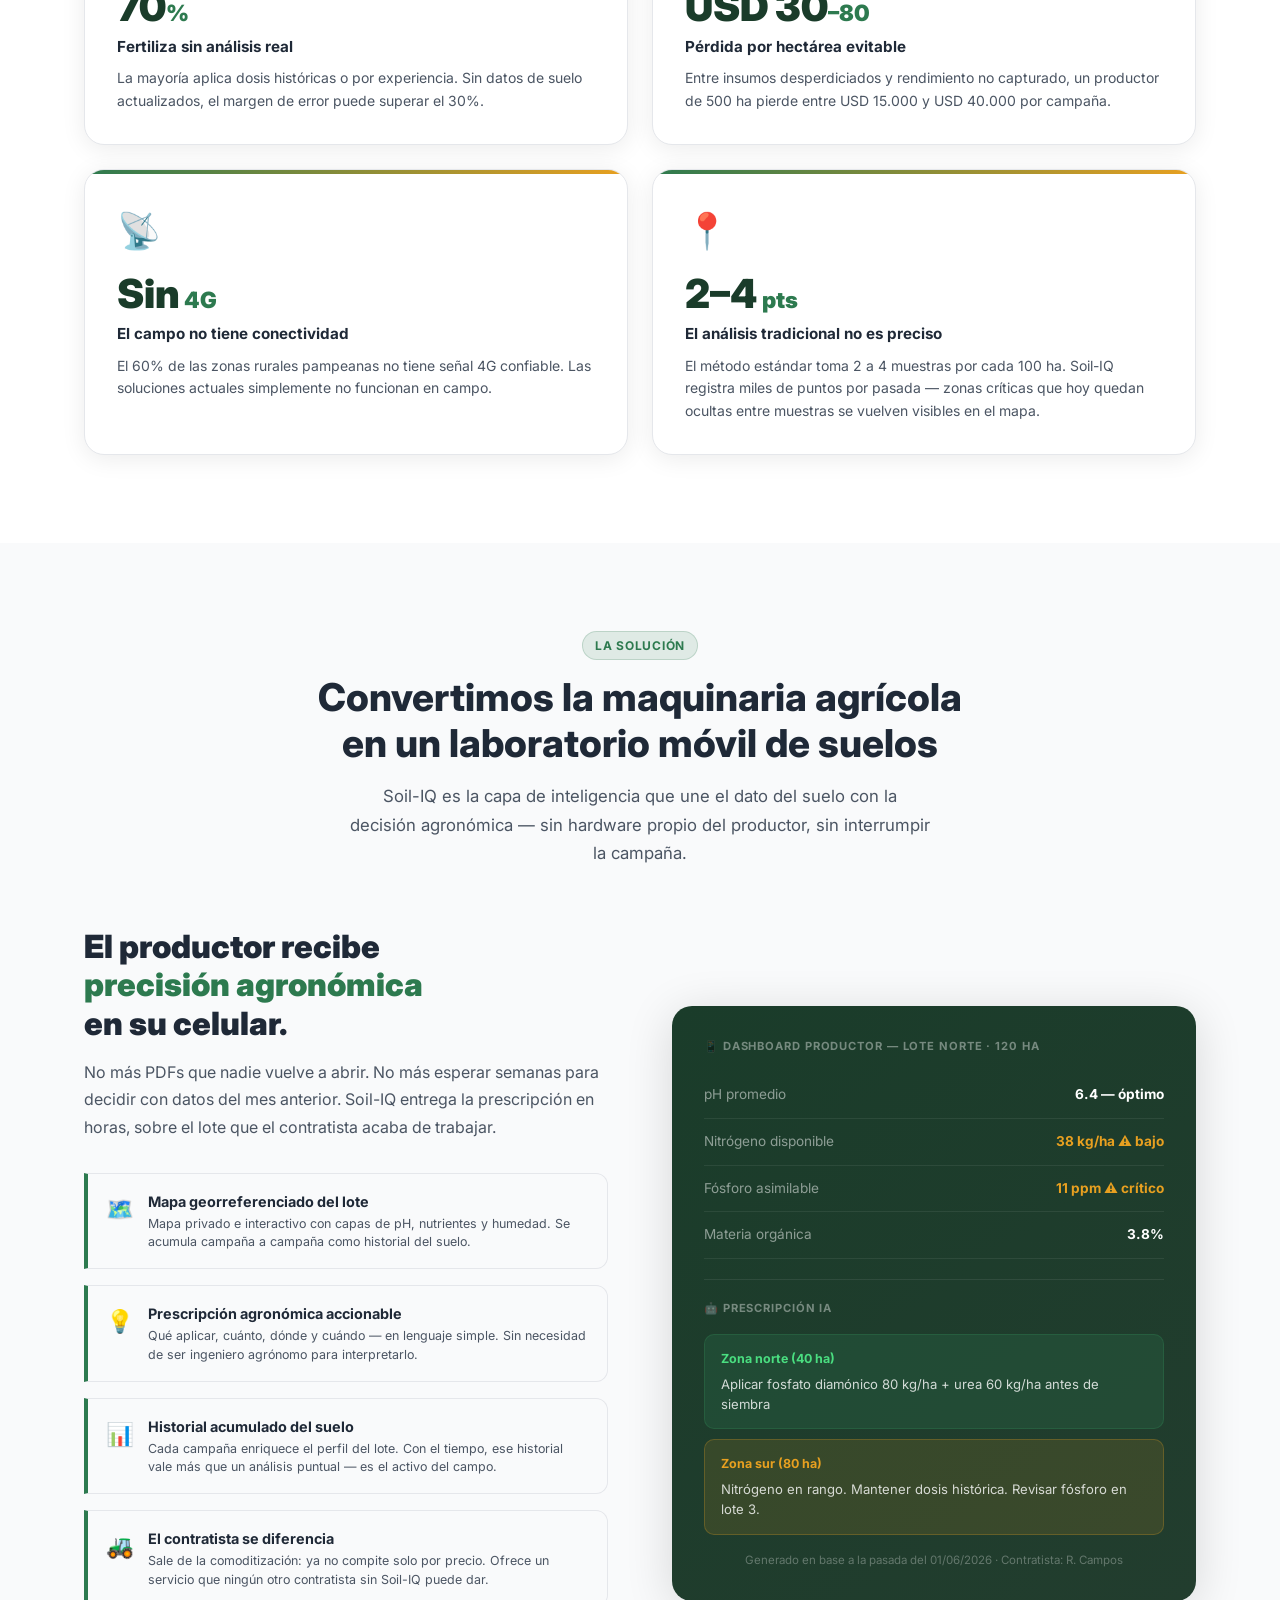
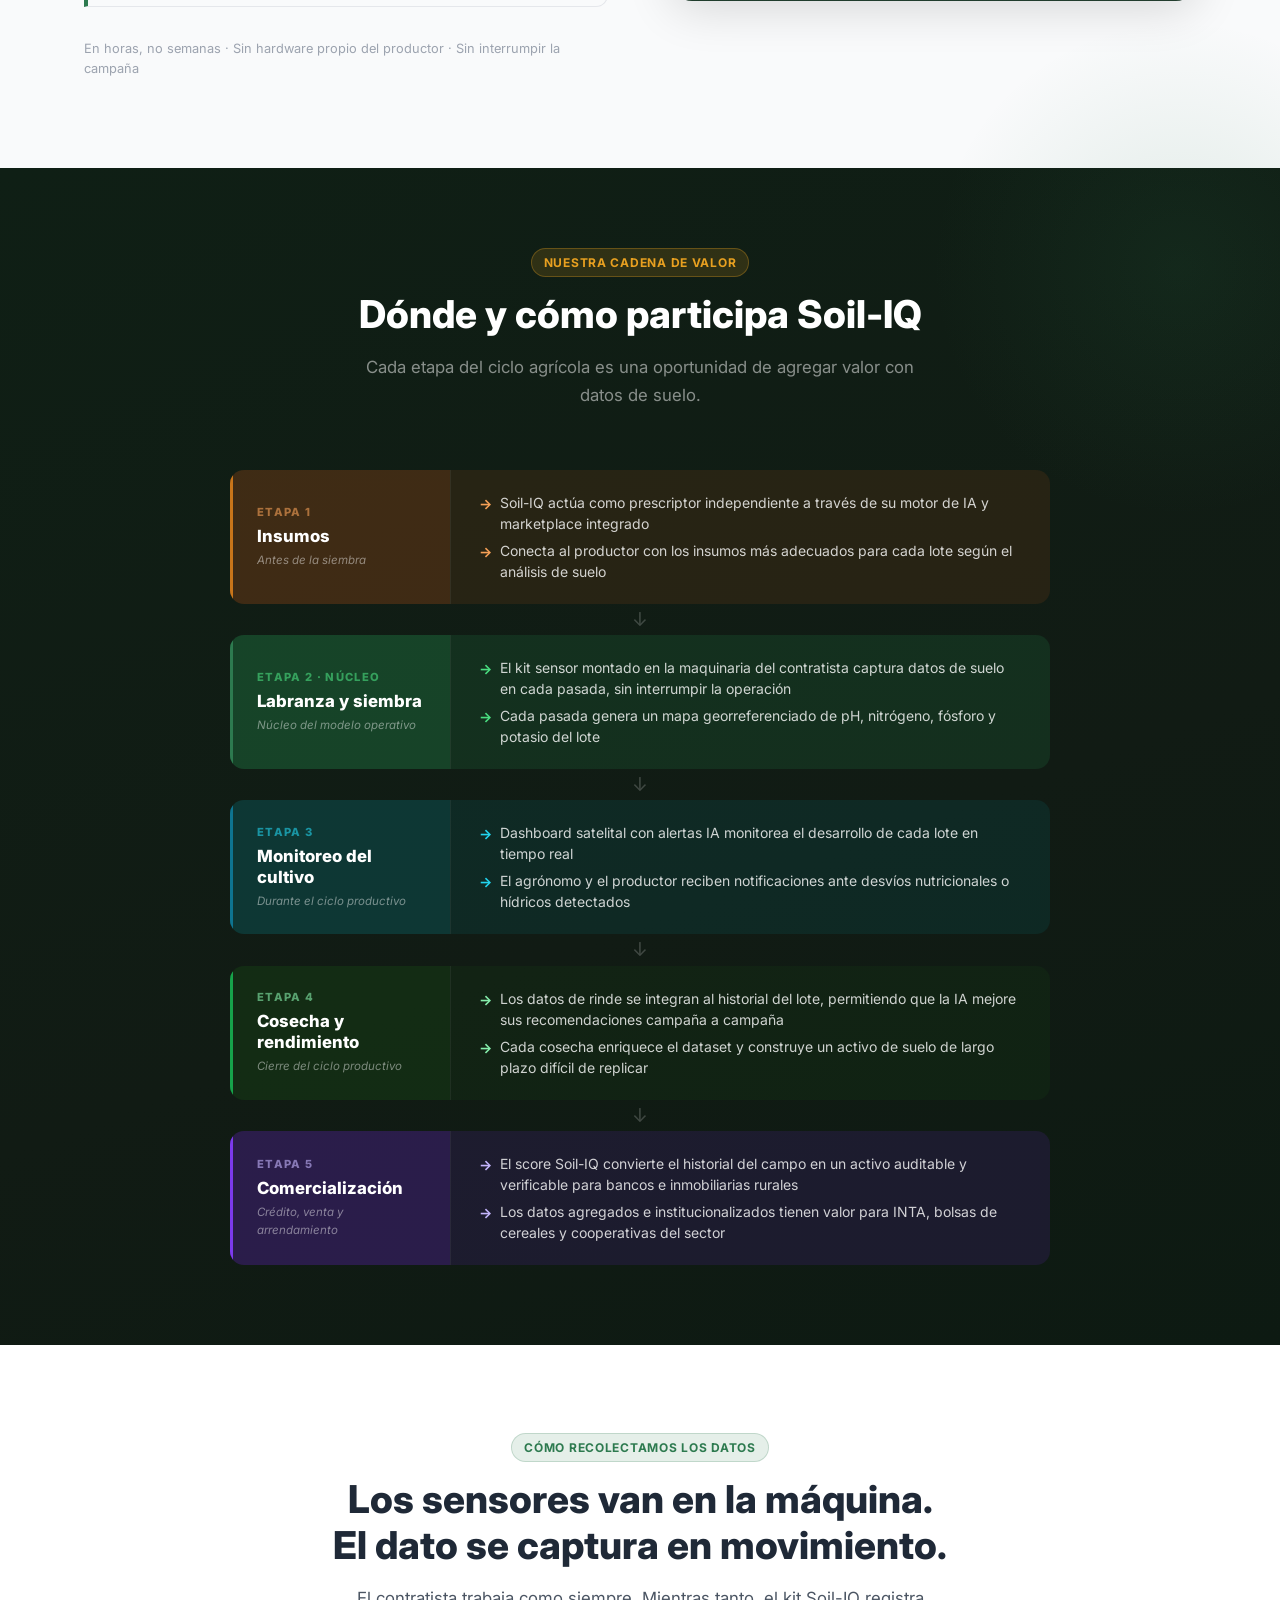
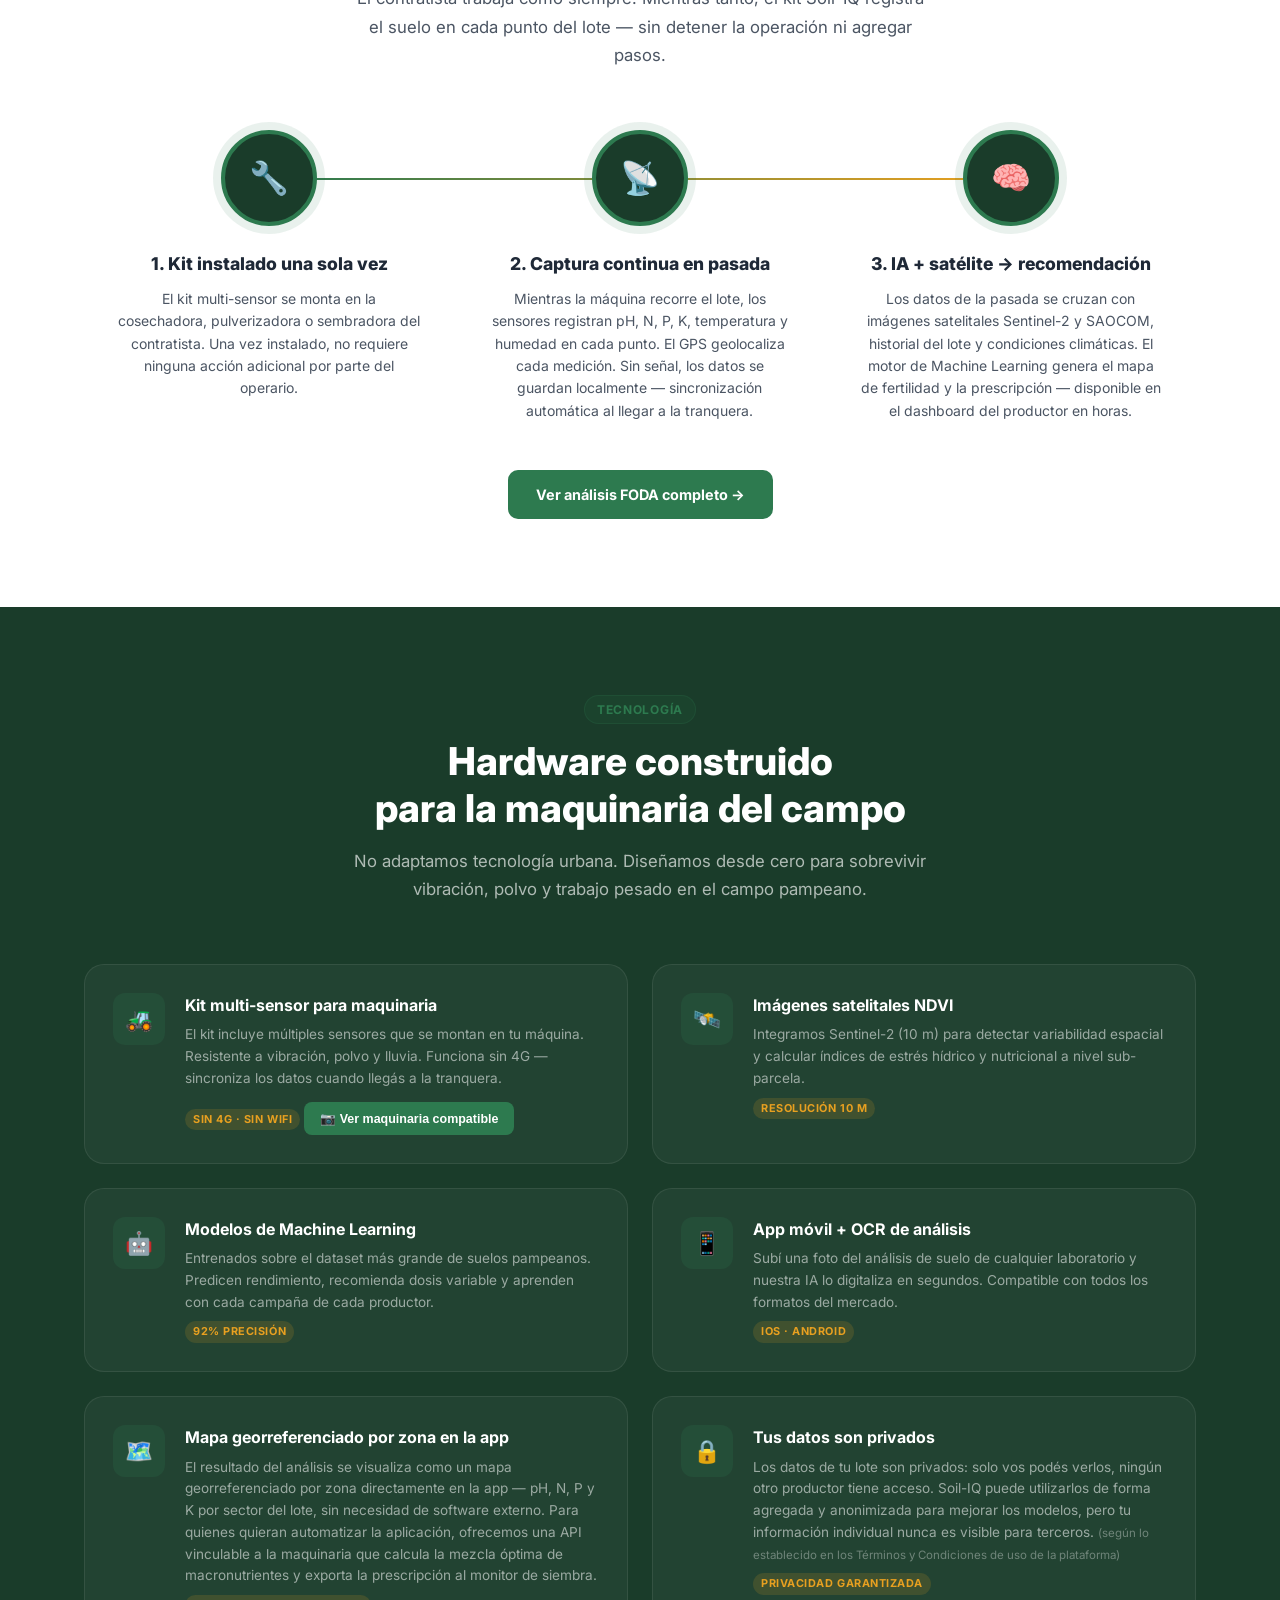
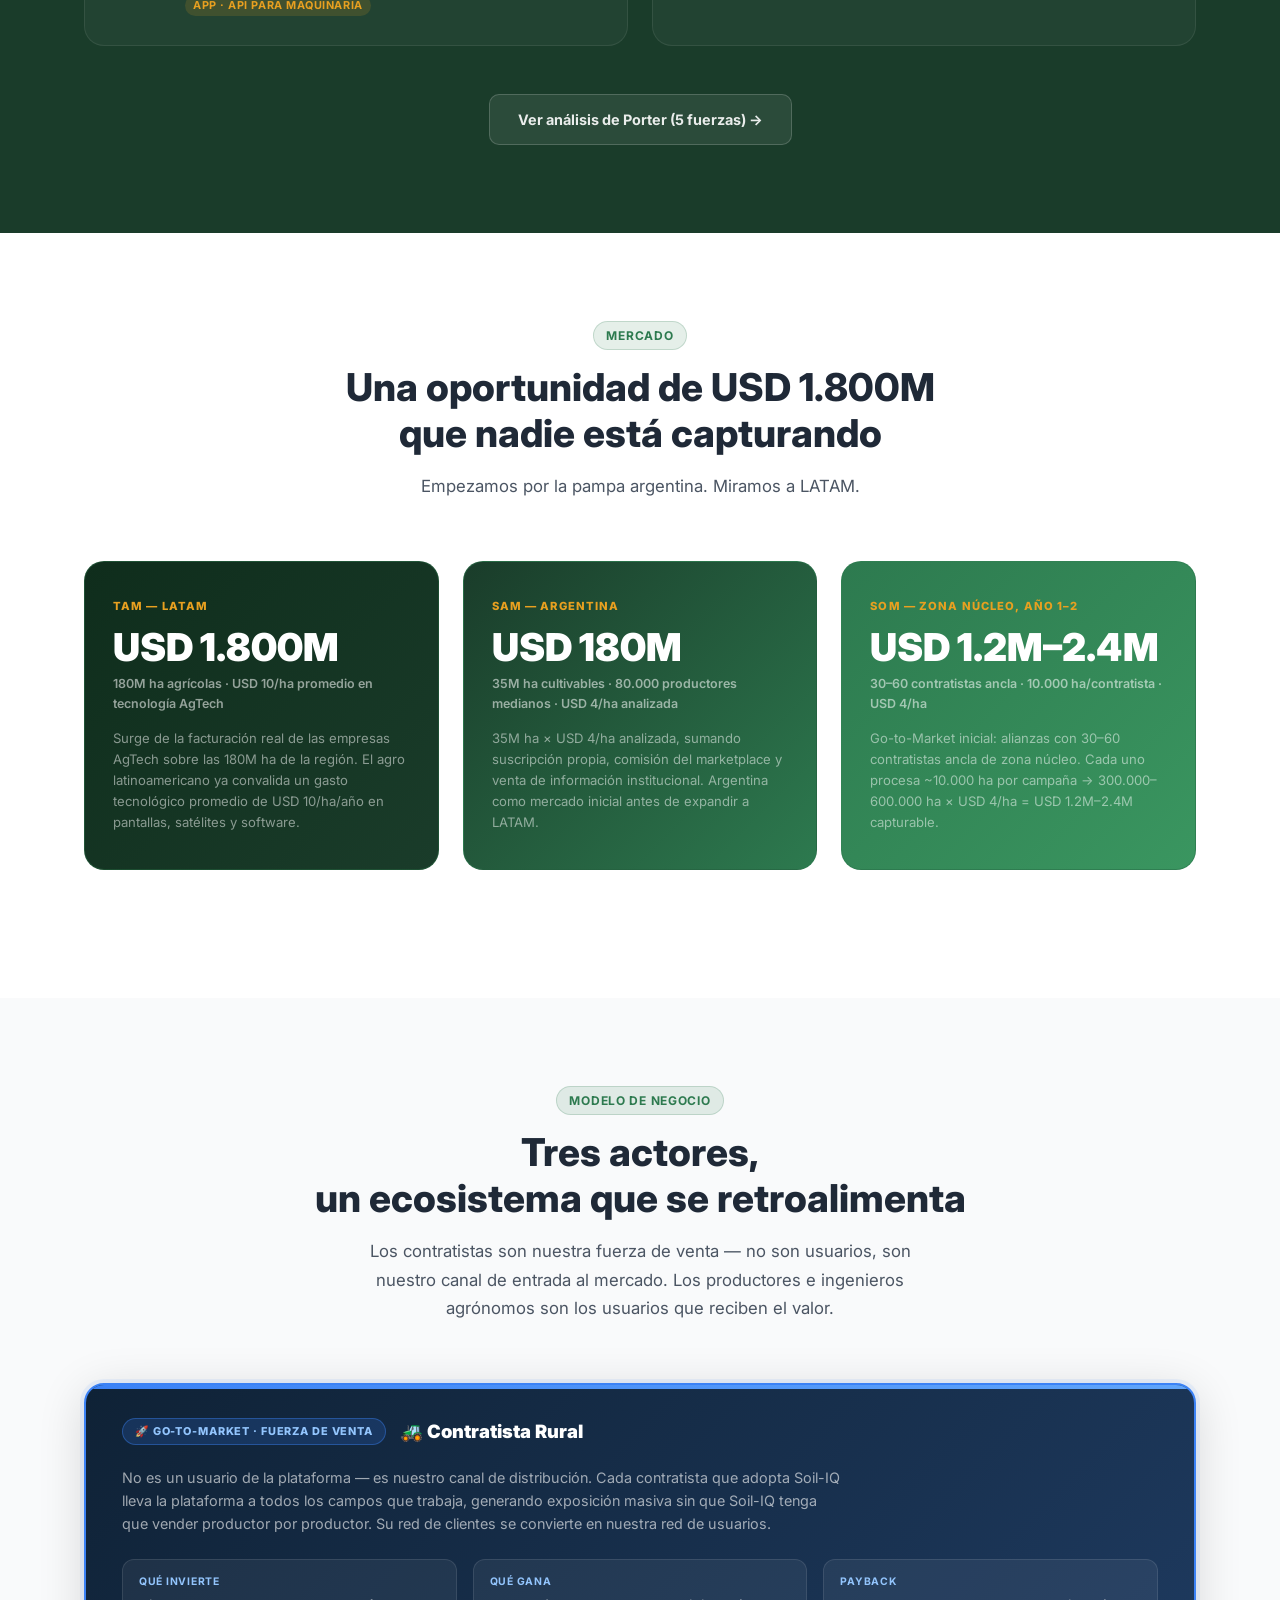
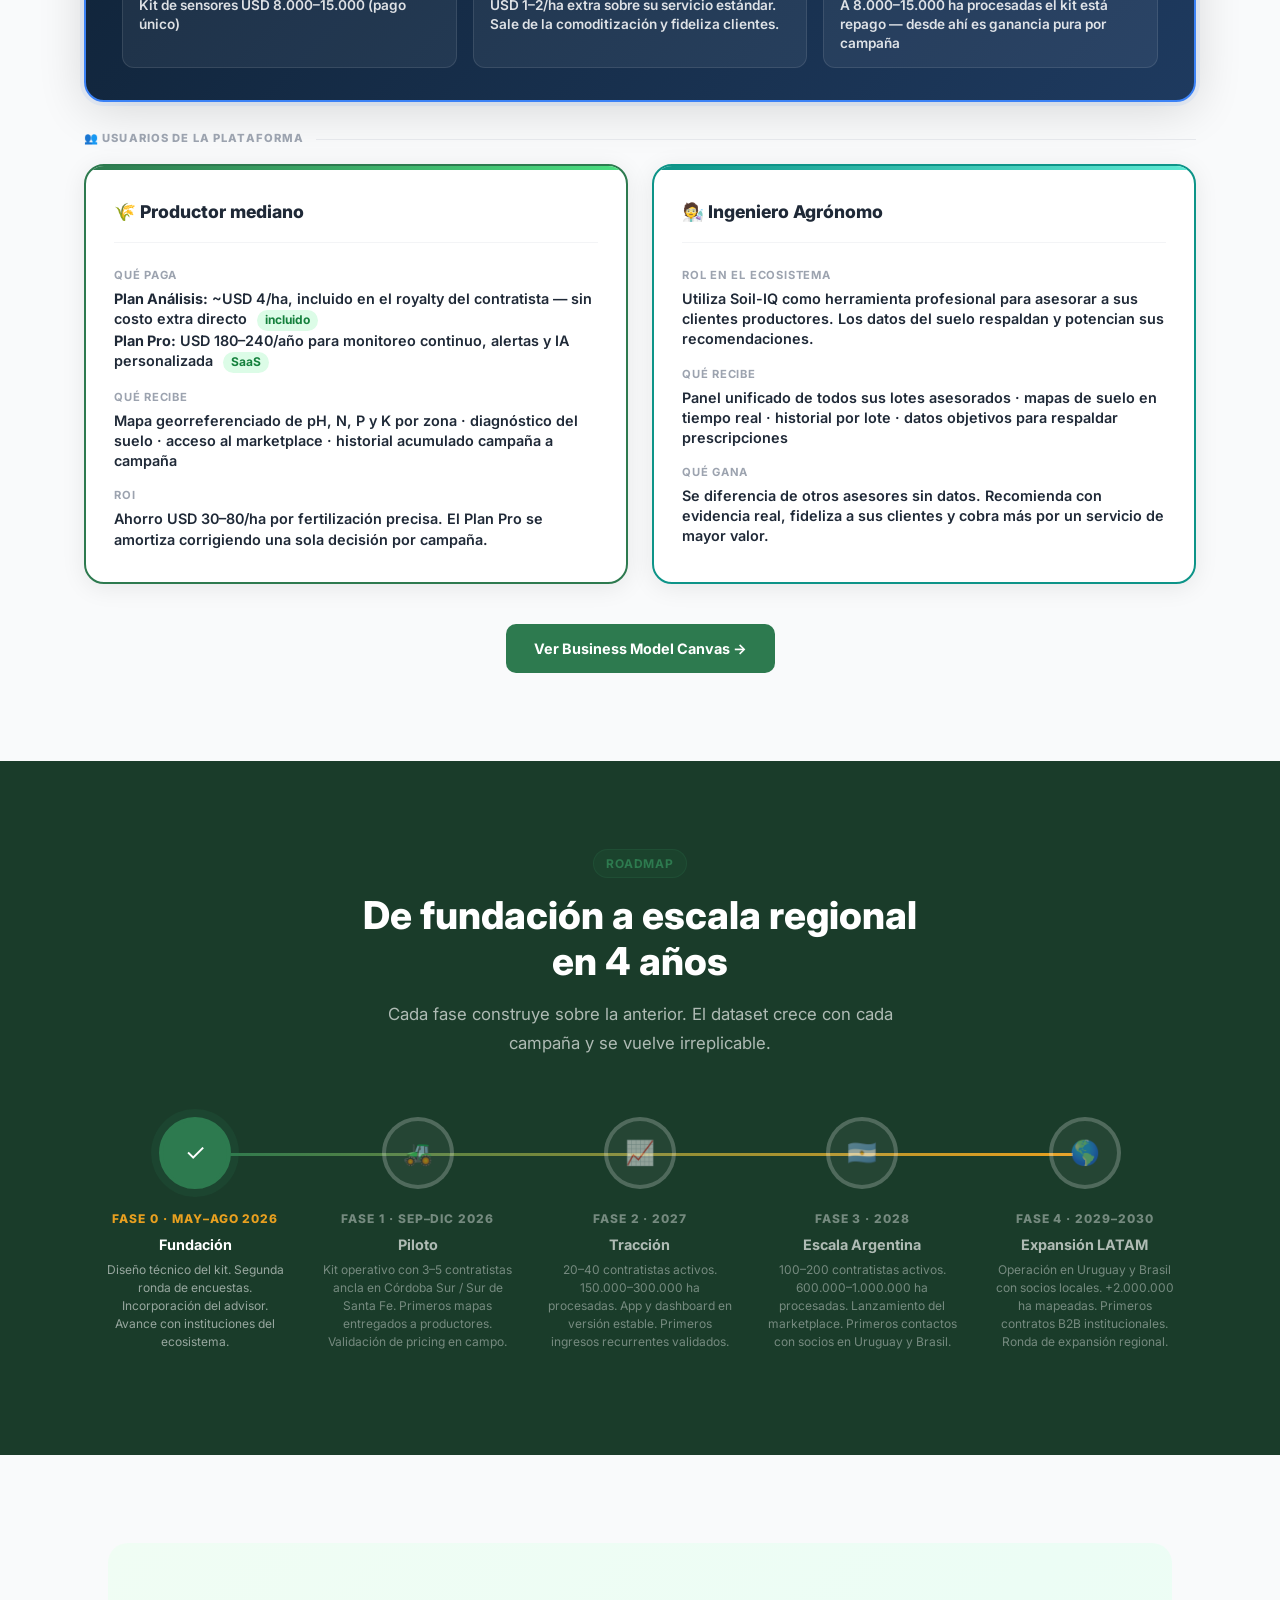
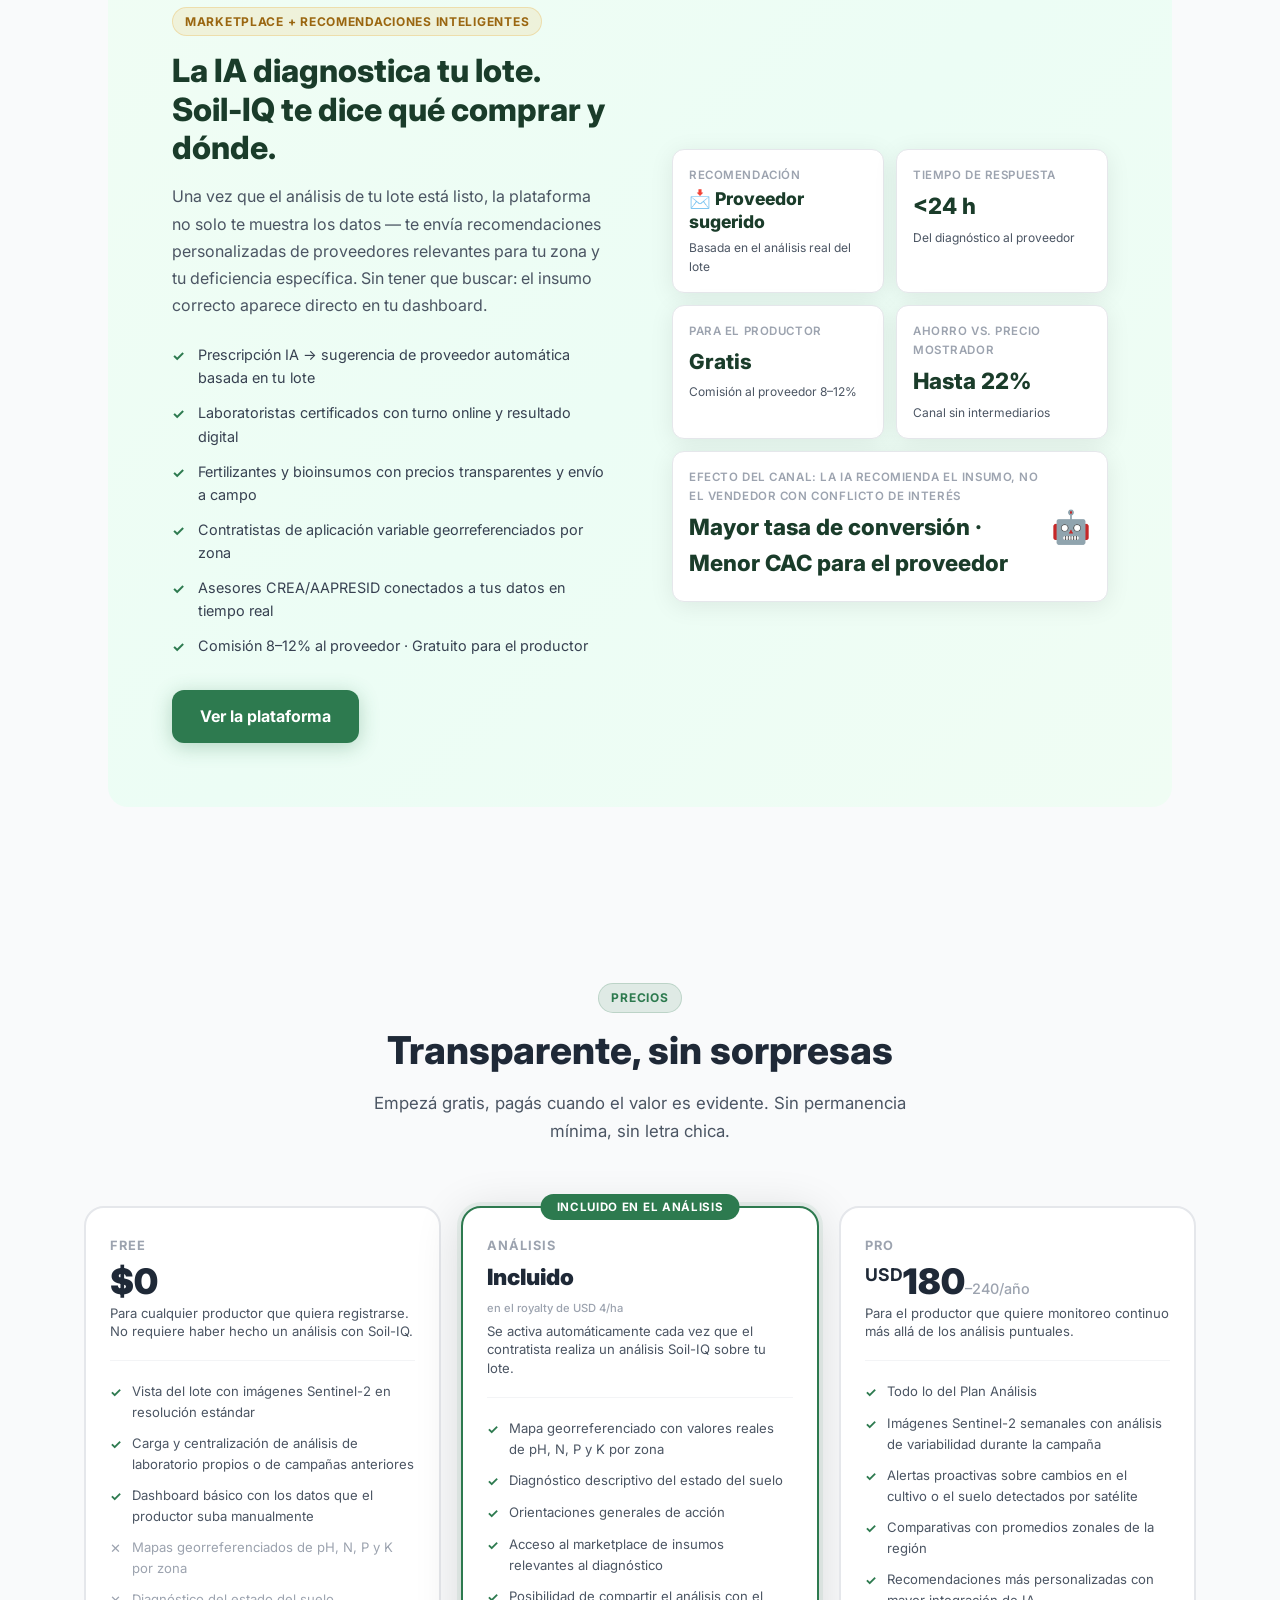
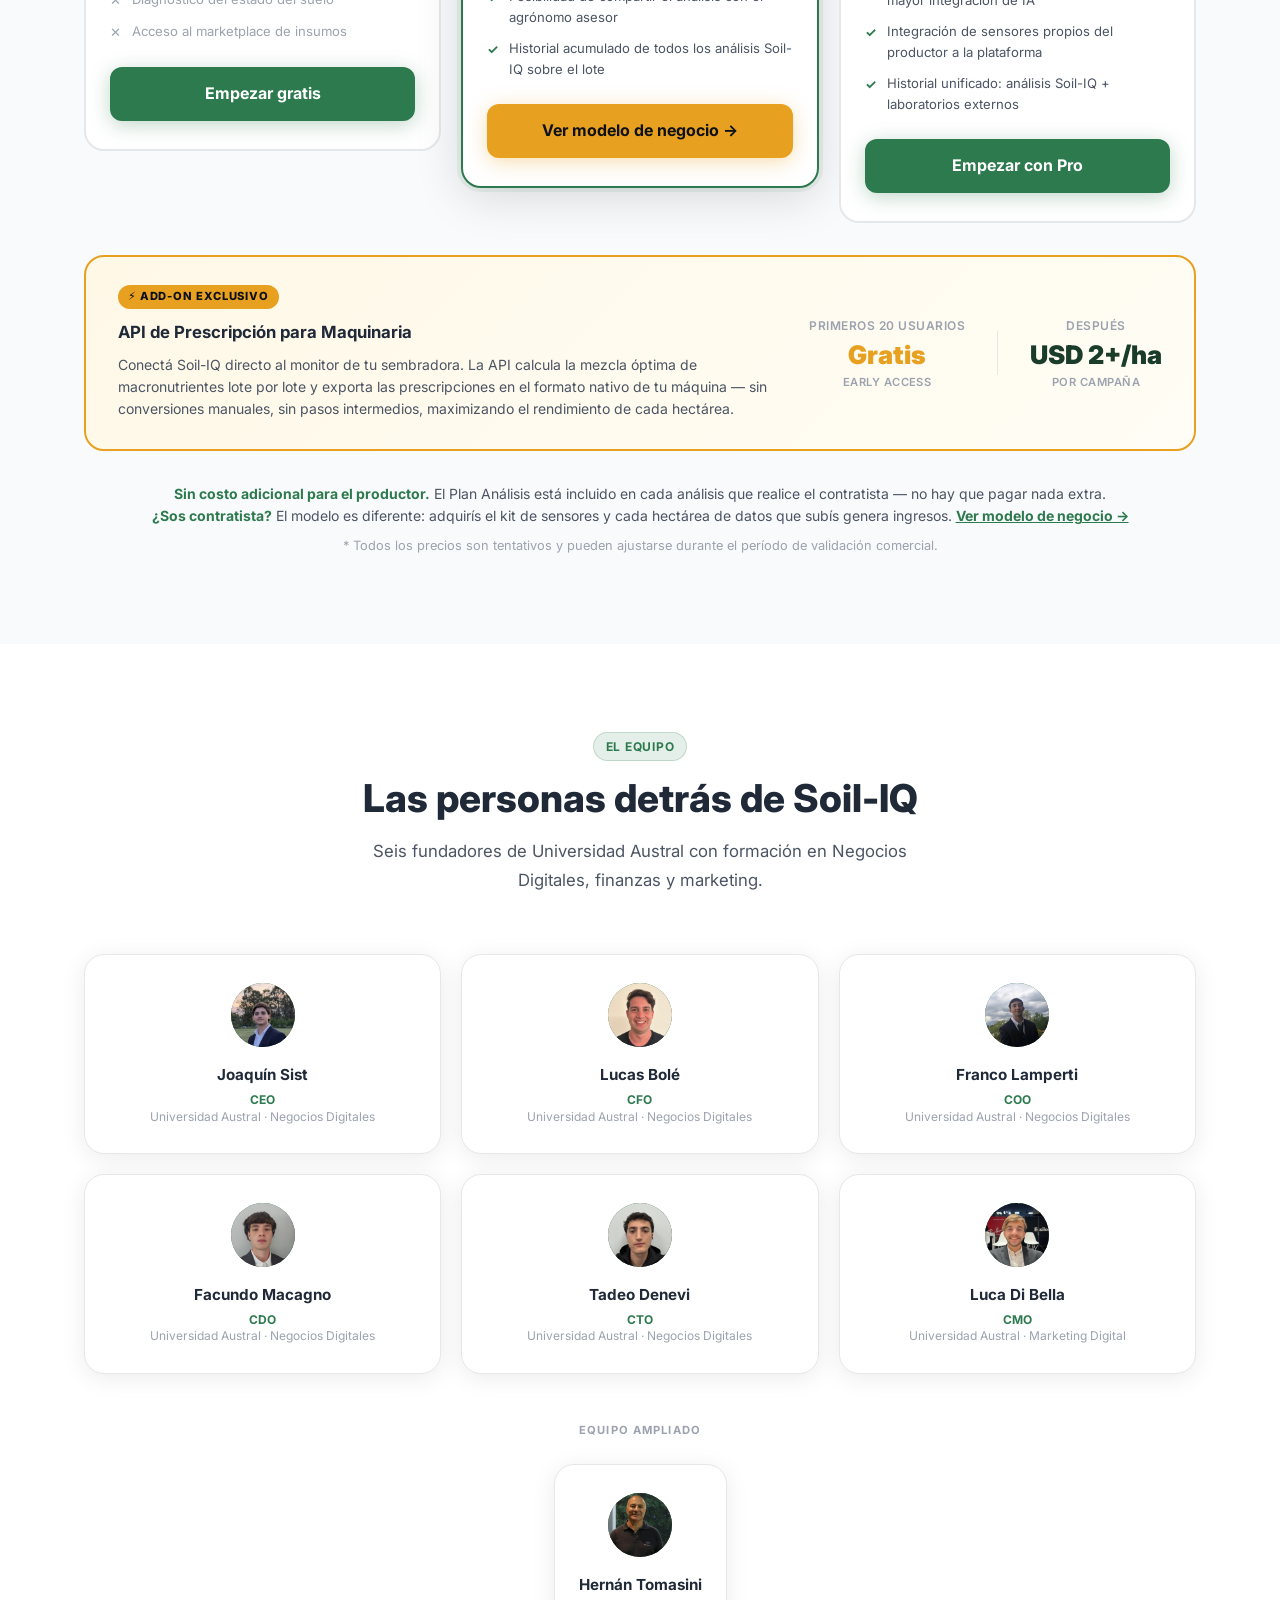
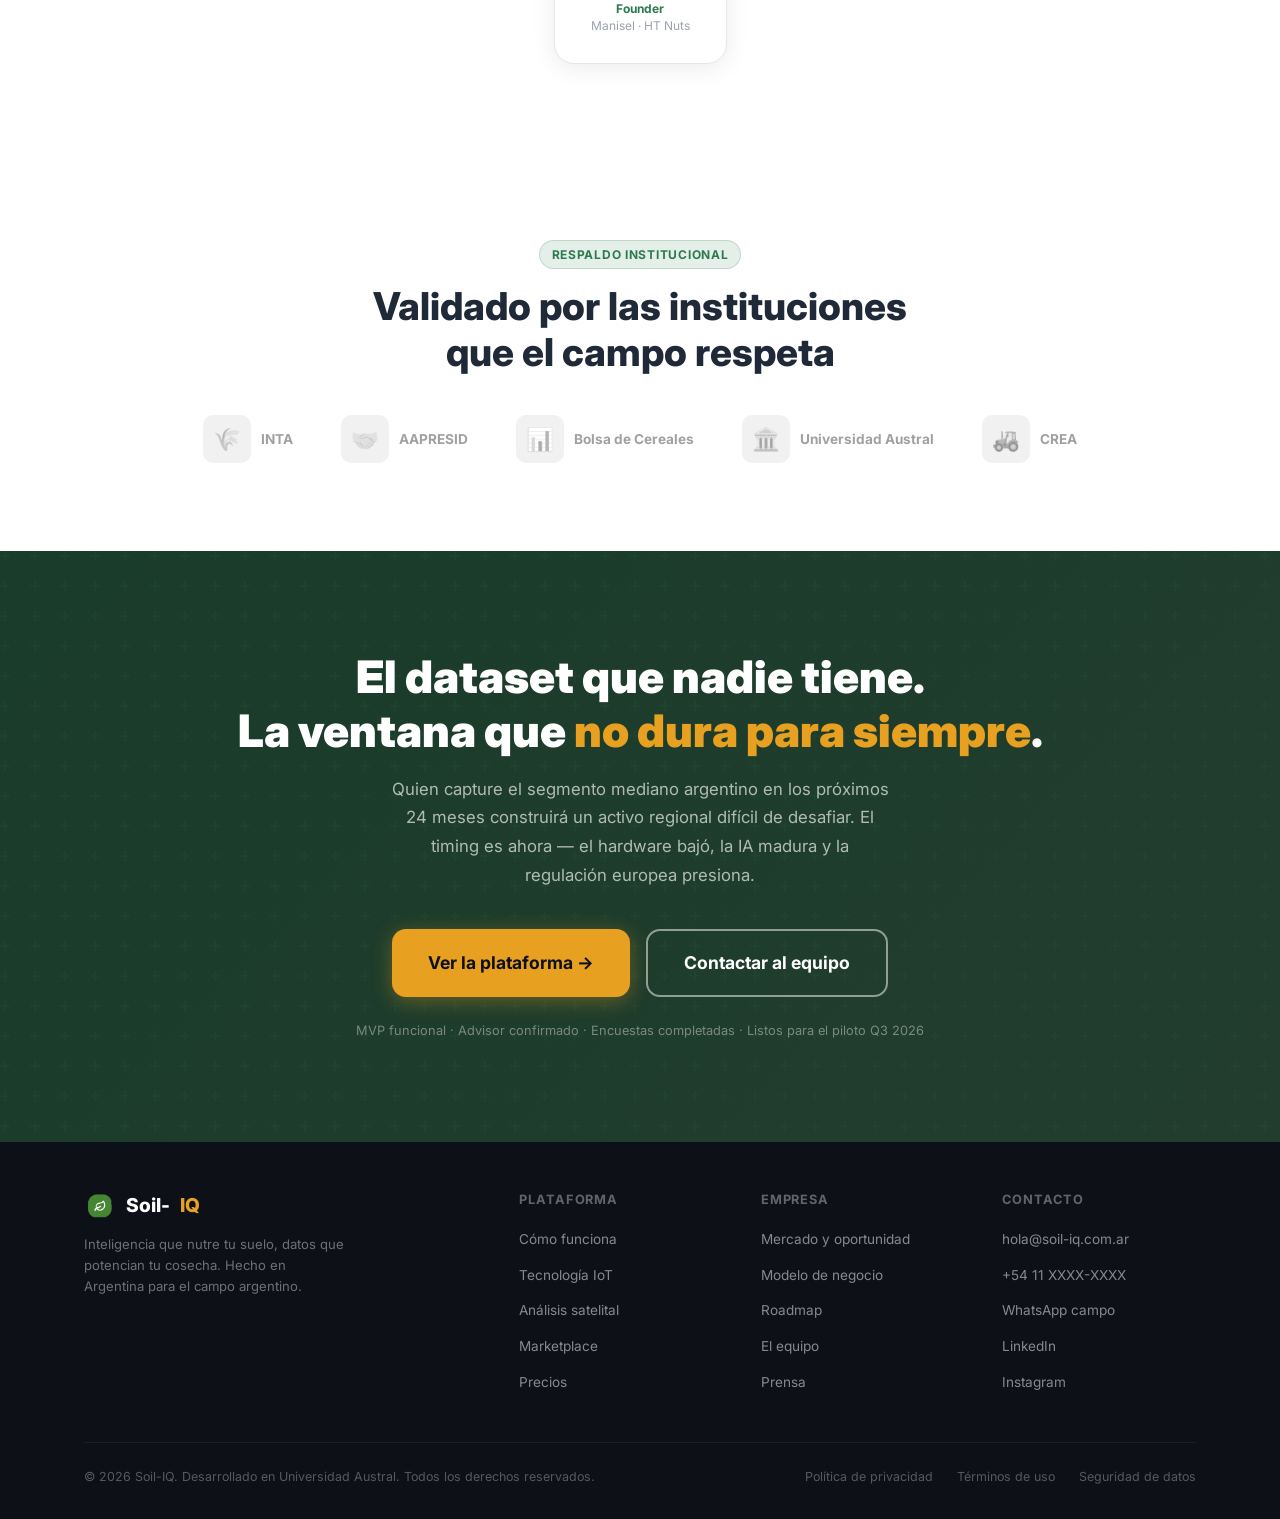
==== commit 85712f5c: "feat: remove Landsat, update map card to georef app + machinery API" ====
--- a/index.html
+++ b/index.html
@@ -2409,7 +2409,7 @@
         <div class="feature-card__icon">🛰️</div>
         <div class="feature-card__body">
           <h3 class="feature-card__title">Imágenes satelitales NDVI</h3>
-          <p class="feature-card__desc">Integramos Sentinel-2 (10 m) y Landsat (30 m) para detectar variabilidad espacial y calcular índices de estrés hídrico y nutricional a nivel sub-parcela.</p>
+          <p class="feature-card__desc">Integramos Sentinel-2 (10 m) para detectar variabilidad espacial y calcular índices de estrés hídrico y nutricional a nivel sub-parcela.</p>
           <span class="feature-card__tag">Resolución 10 m</span>
         </div>
       </div>
@@ -2435,9 +2435,9 @@
       <div class="feature-card fade-in">
         <div class="feature-card__icon">🗺️</div>
         <div class="feature-card__body">
-          <h3 class="feature-card__title">GIS — Mapas de prescripción</h3>
-          <p class="feature-card__desc">Exportá mapas shape compatibles con John Deere, AGCO y Case IH. Aplicación a tasa variable directo desde el monitor de siembra sin pasos adicionales.</p>
-          <span class="feature-card__tag">Exportación shape/KML</span>
+          <h3 class="feature-card__title">Mapa georreferenciado por zona en la app</h3>
+          <p class="feature-card__desc">El resultado del análisis se visualiza como un mapa georreferenciado por zona directamente en la app — pH, N, P y K por sector del lote, sin necesidad de software externo. Para quienes quieran automatizar la aplicación, ofrecemos una API vinculable a la maquinaria que calcula la mezcla óptima de macronutrientes y exporta la prescripción al monitor de siembra.</p>
+          <span class="feature-card__tag">App · API para maquinaria</span>
         </div>
       </div>
 
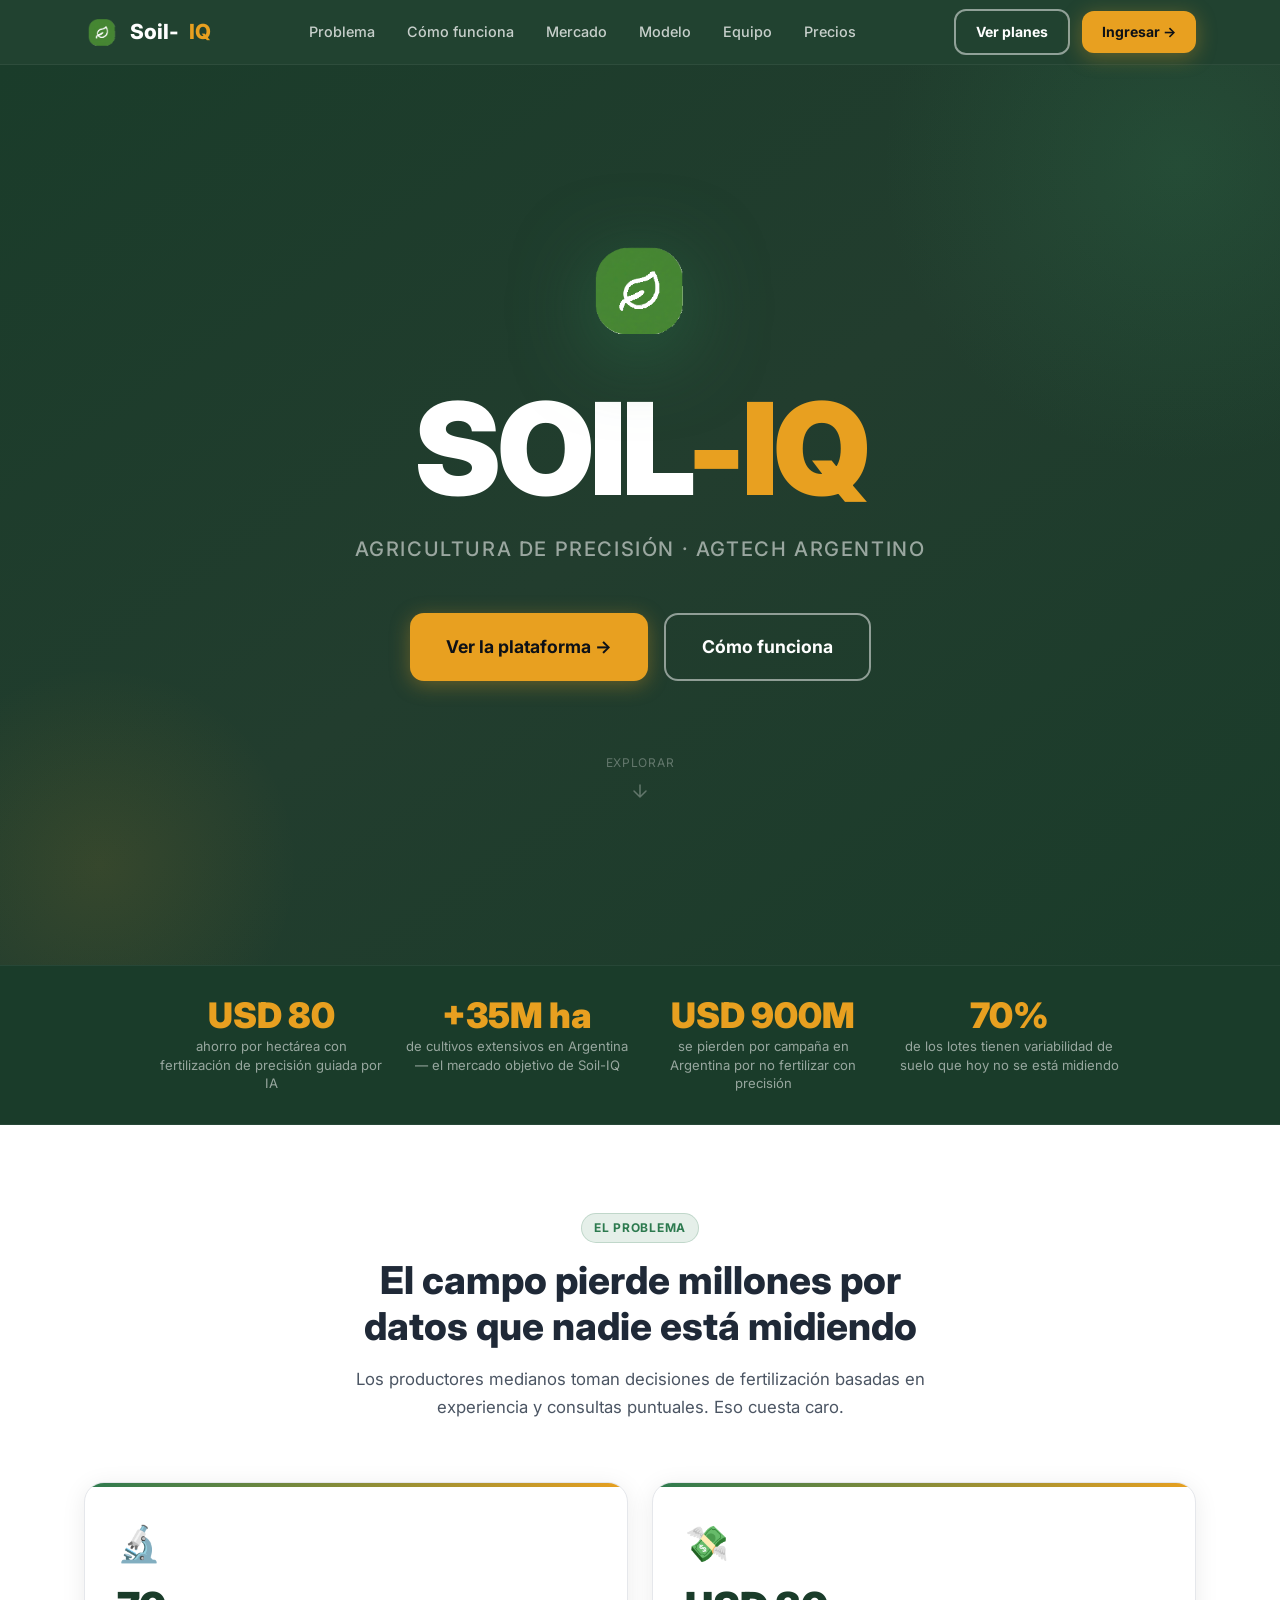
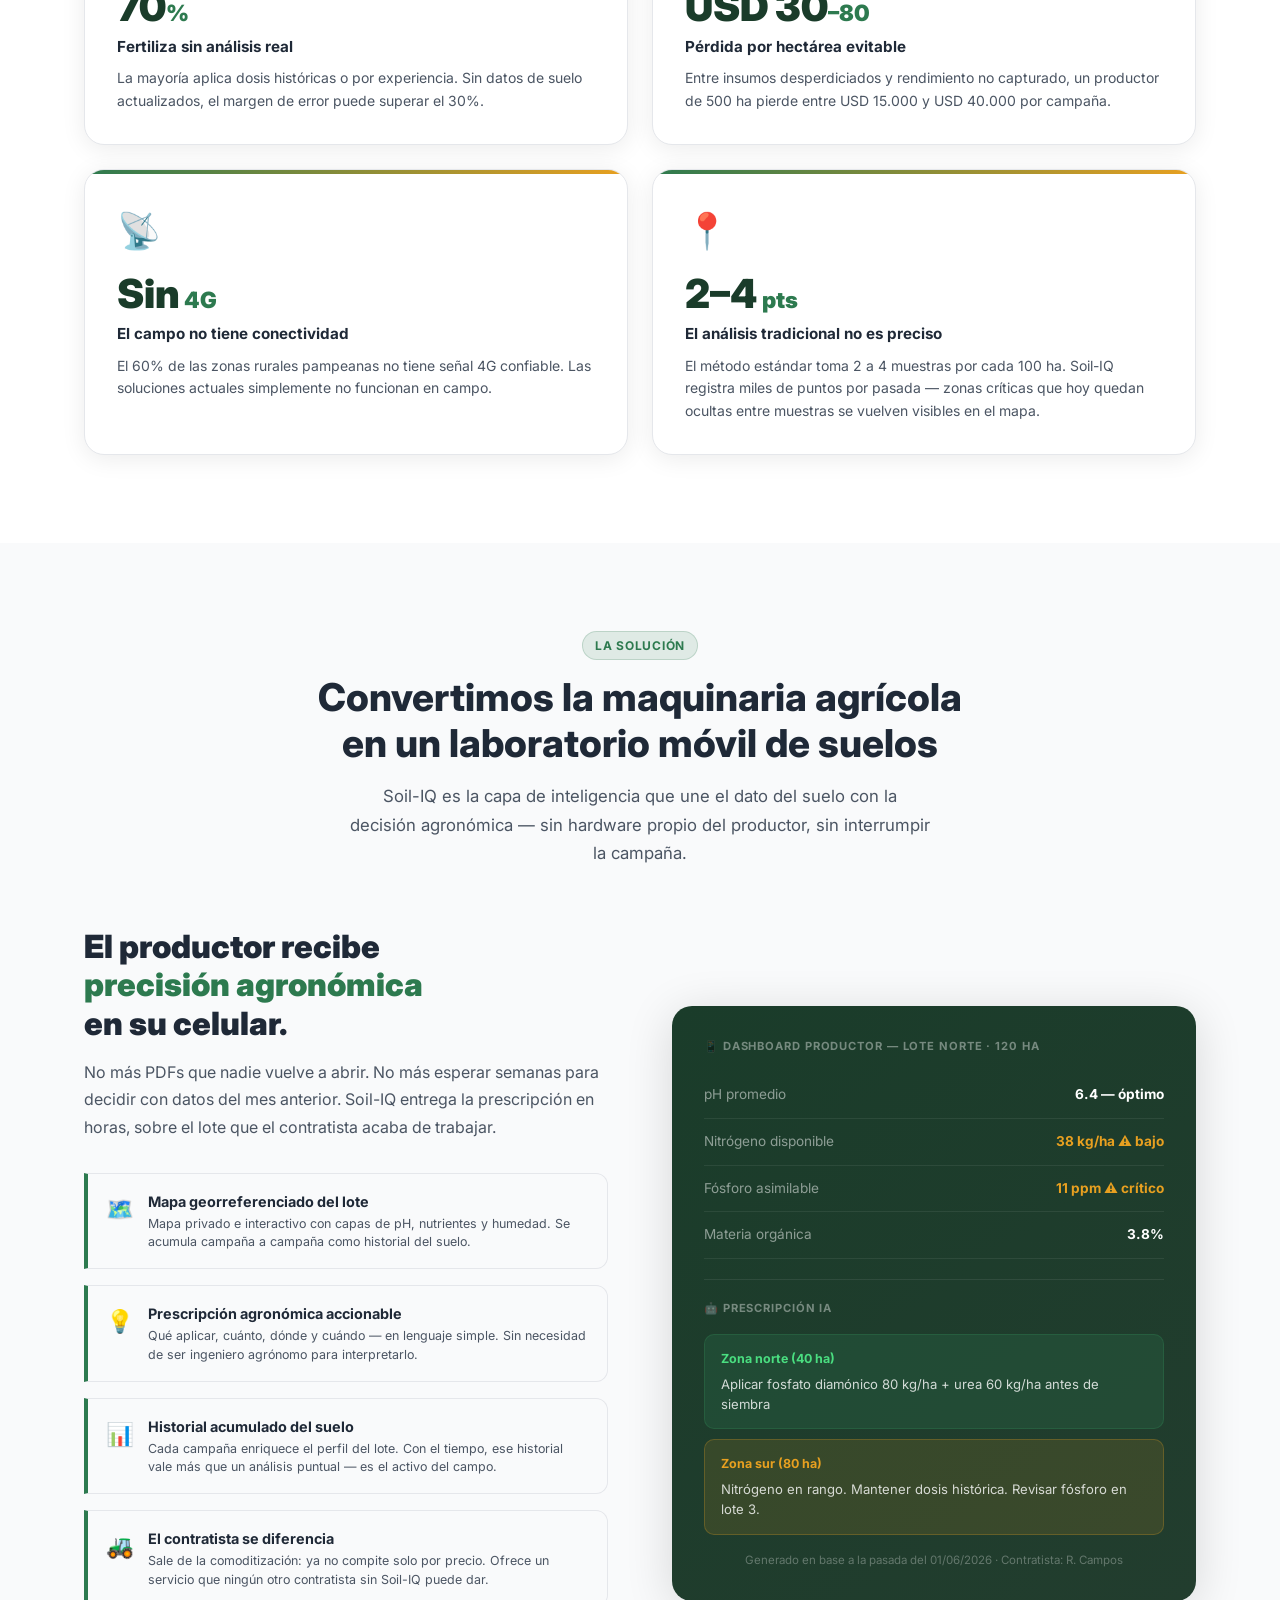
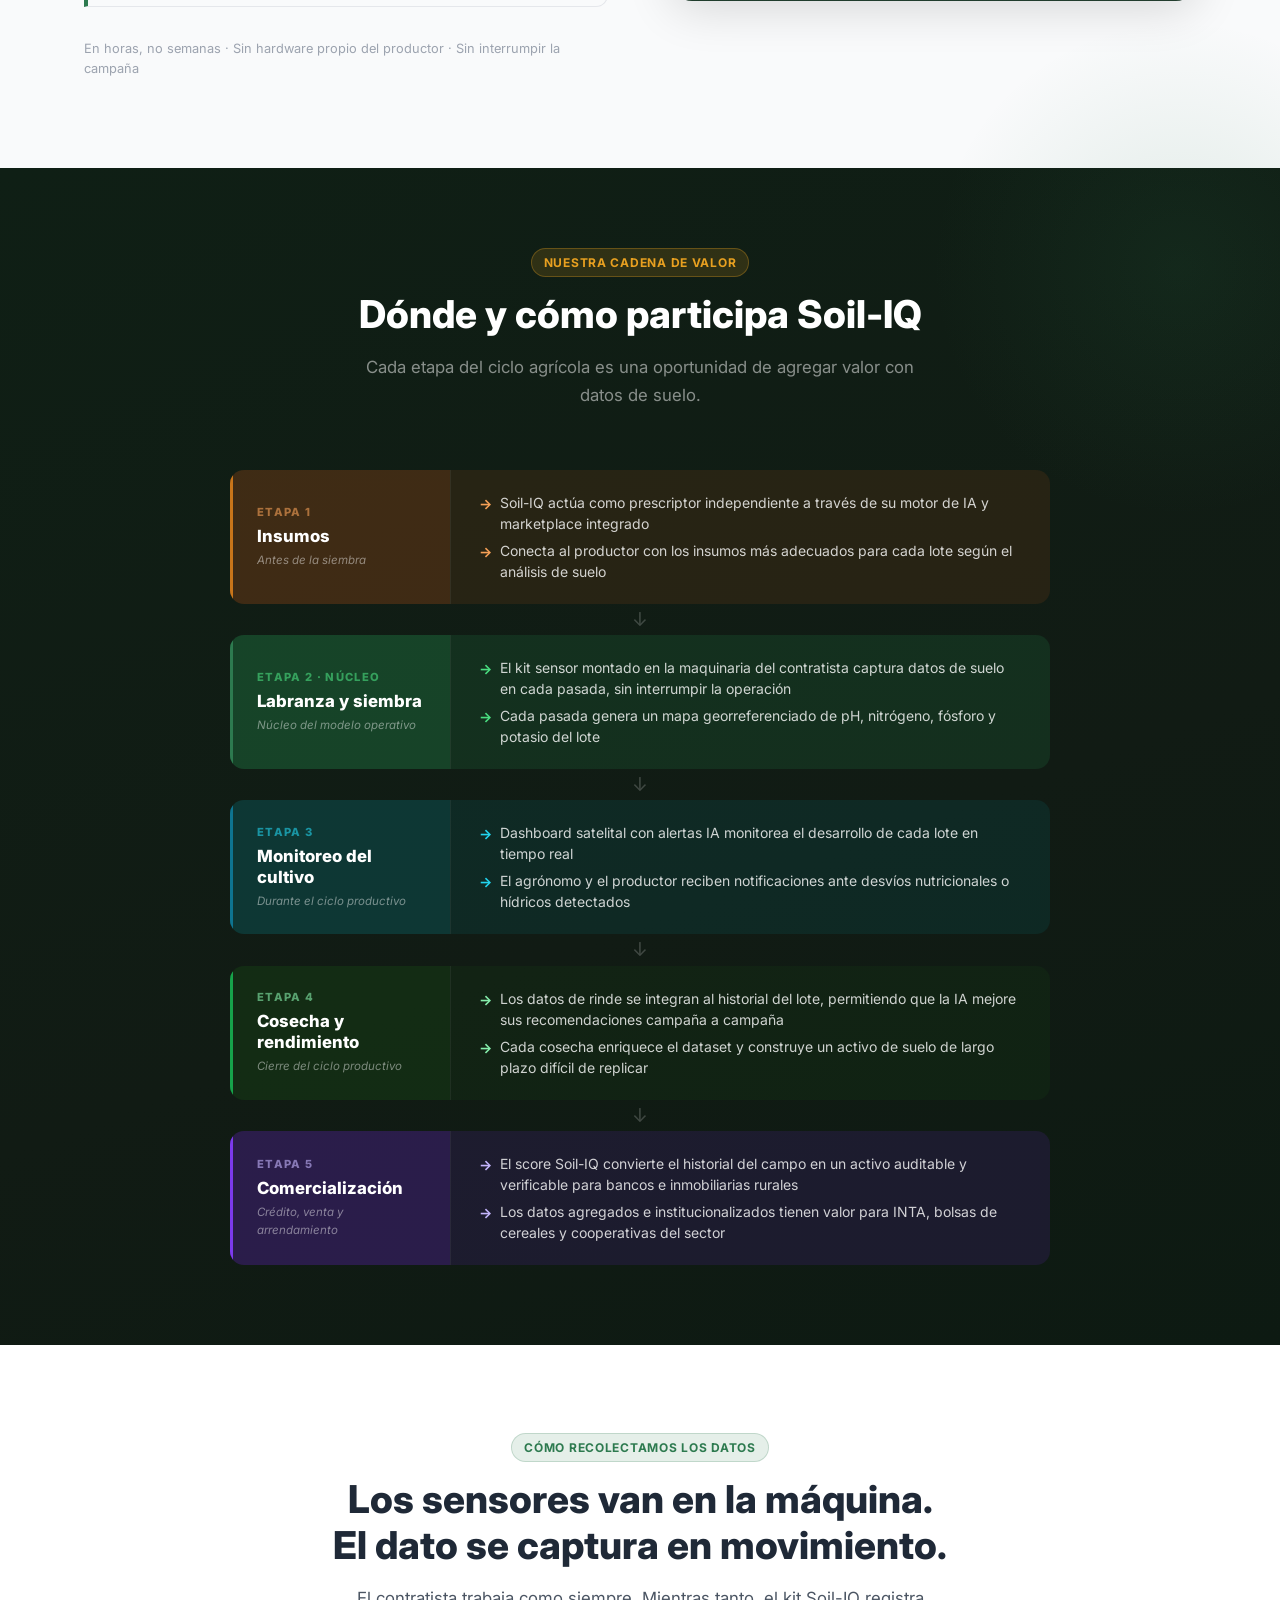
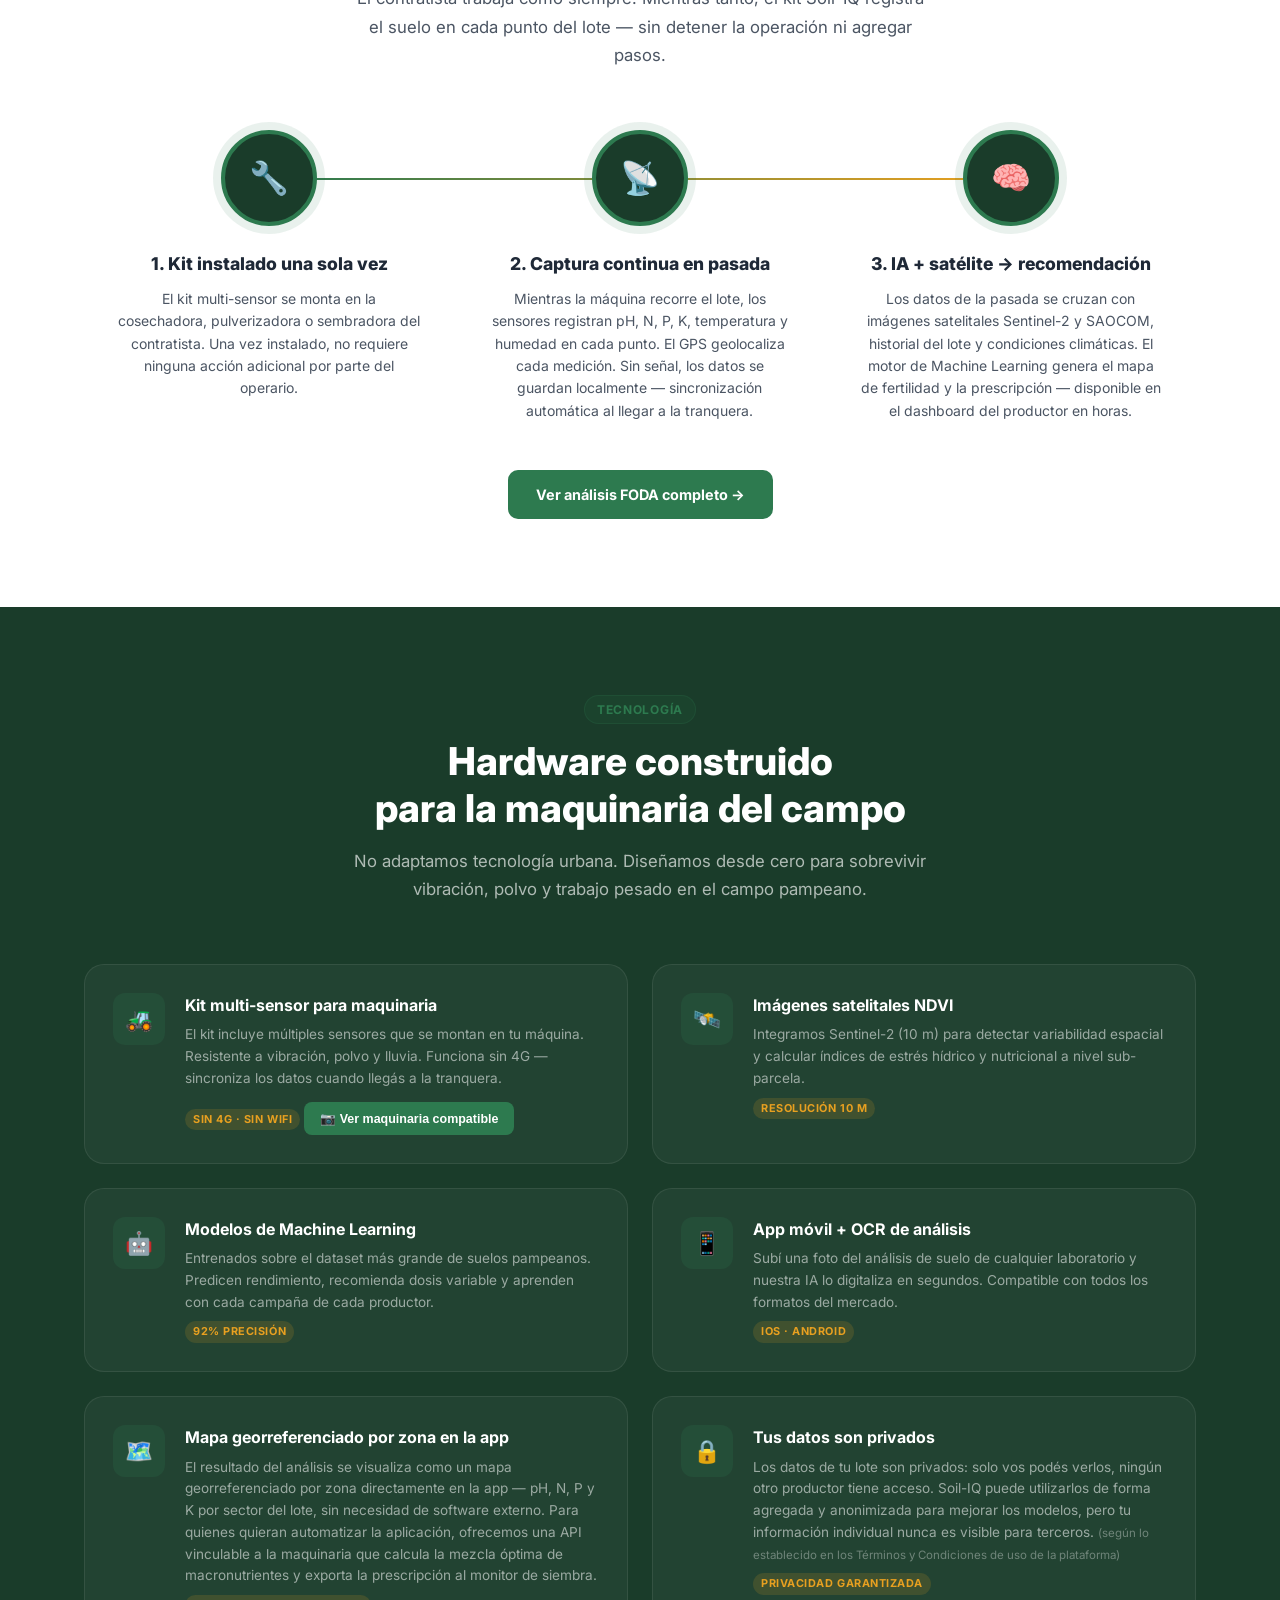
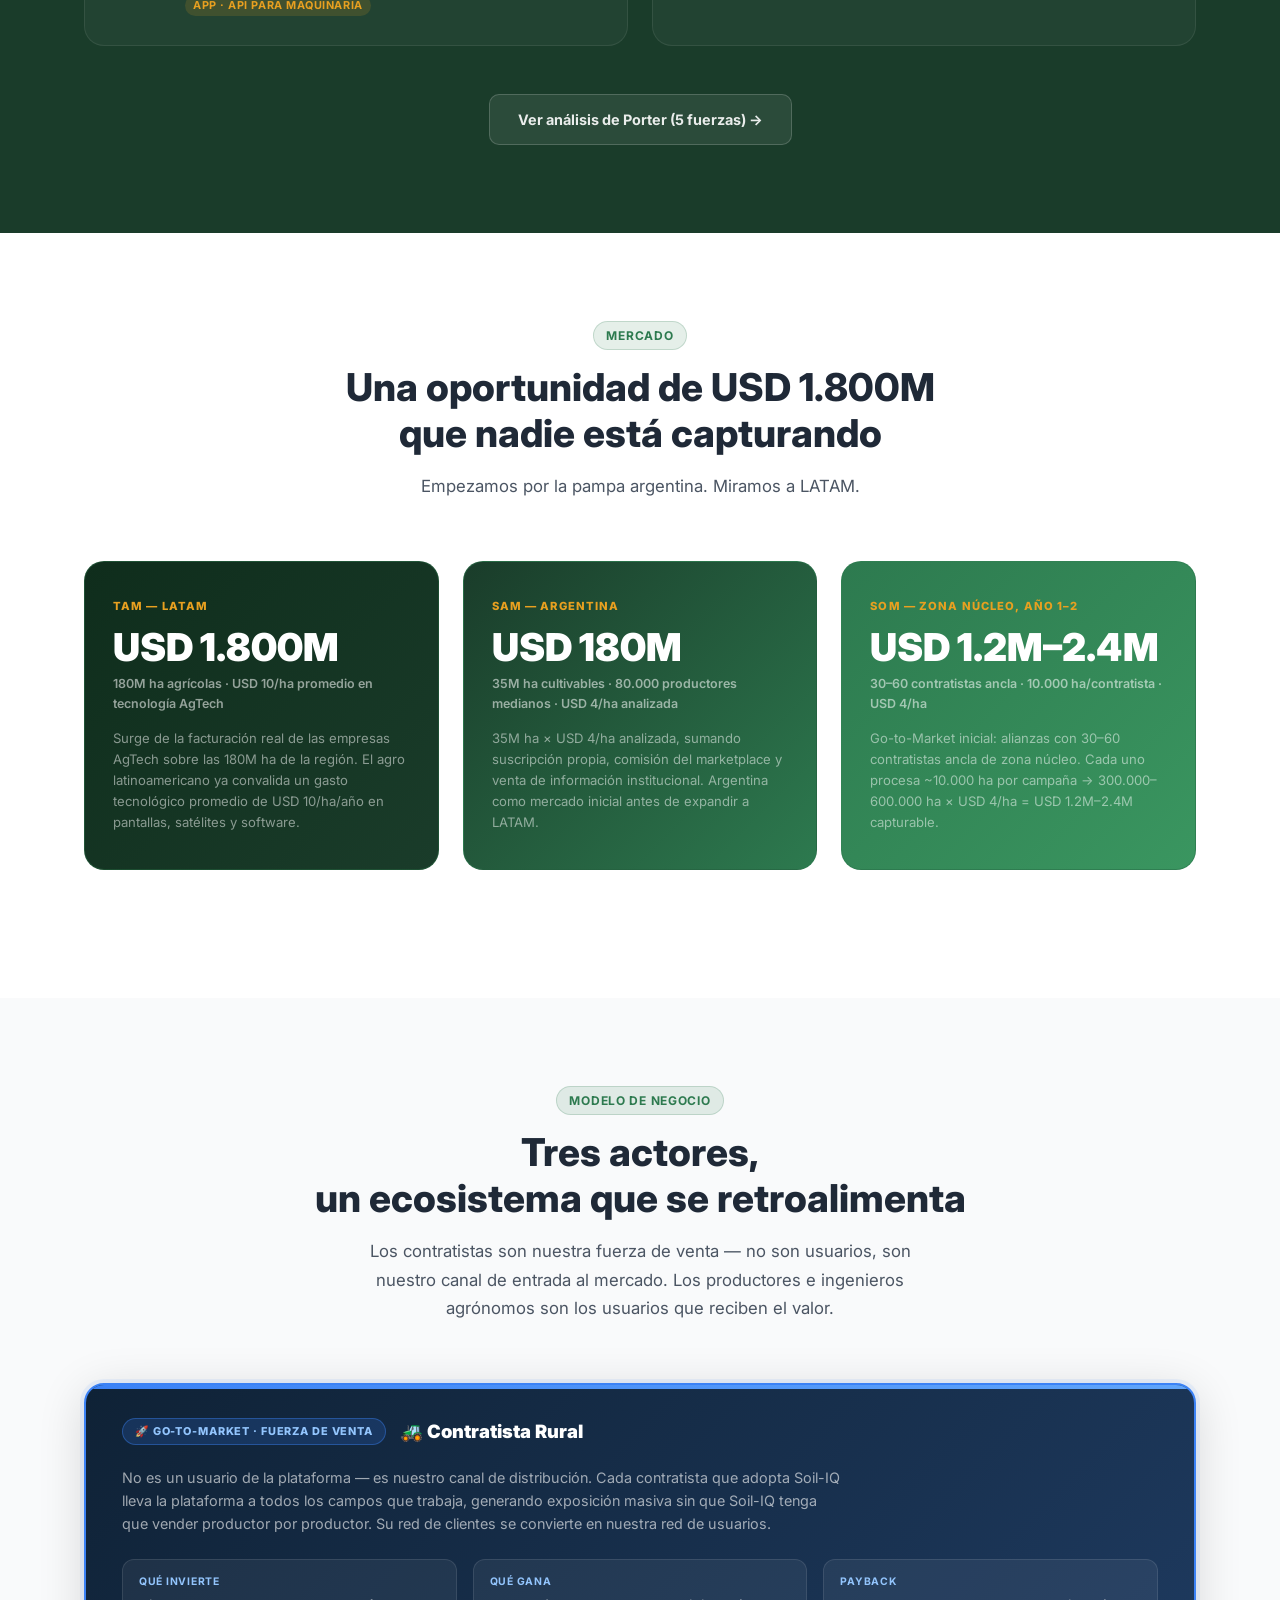
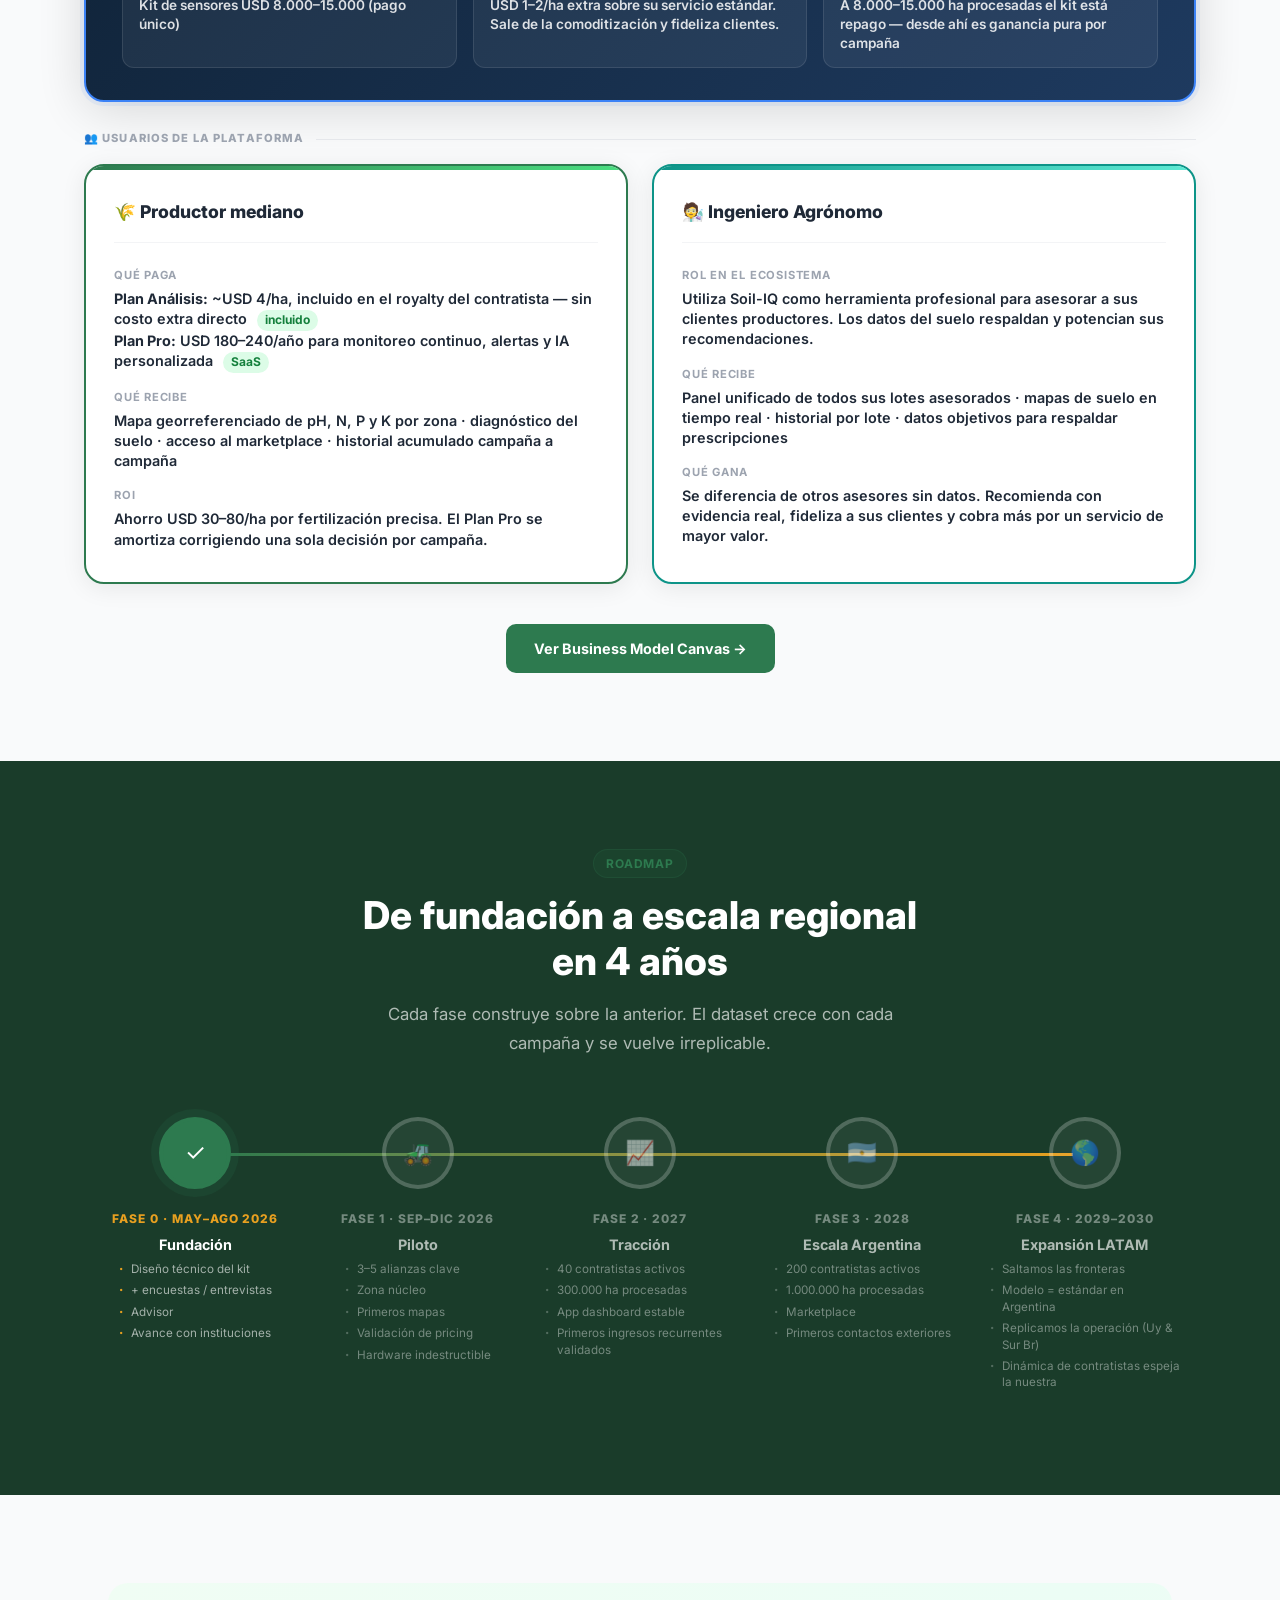
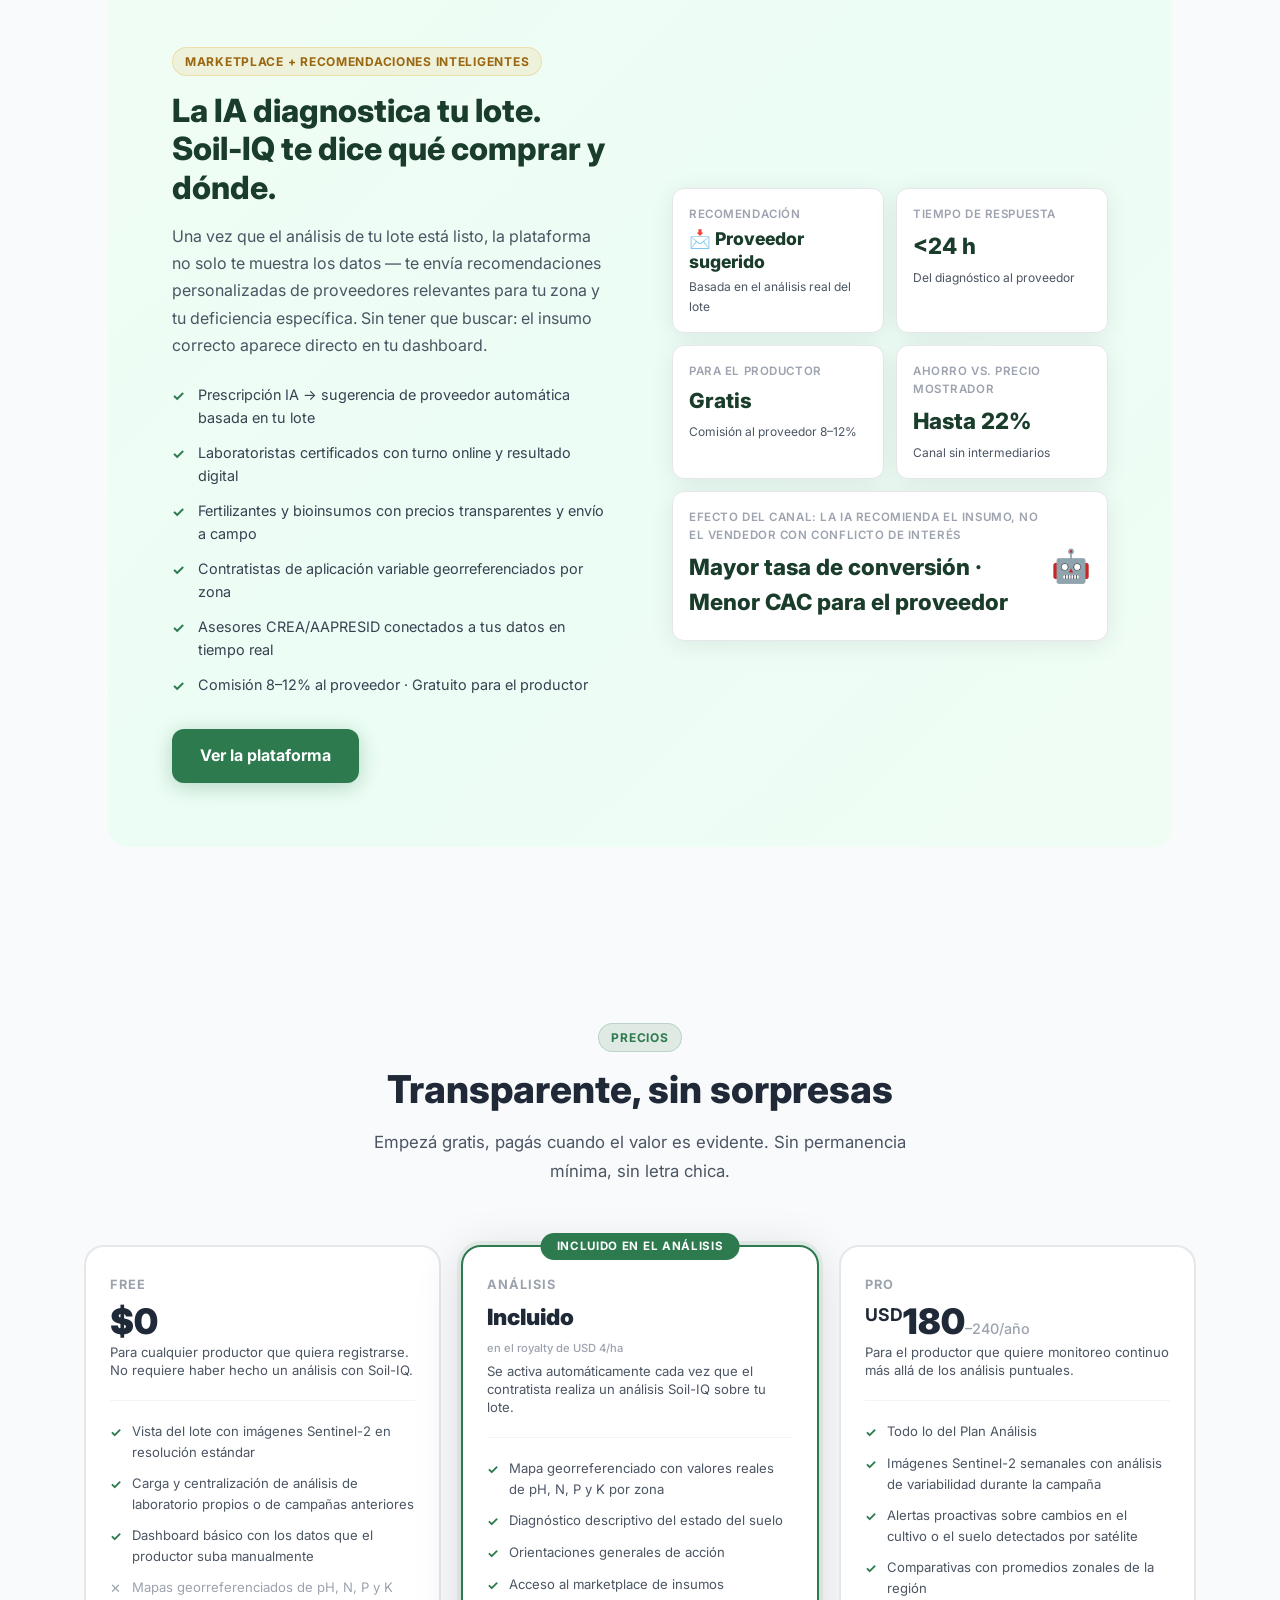
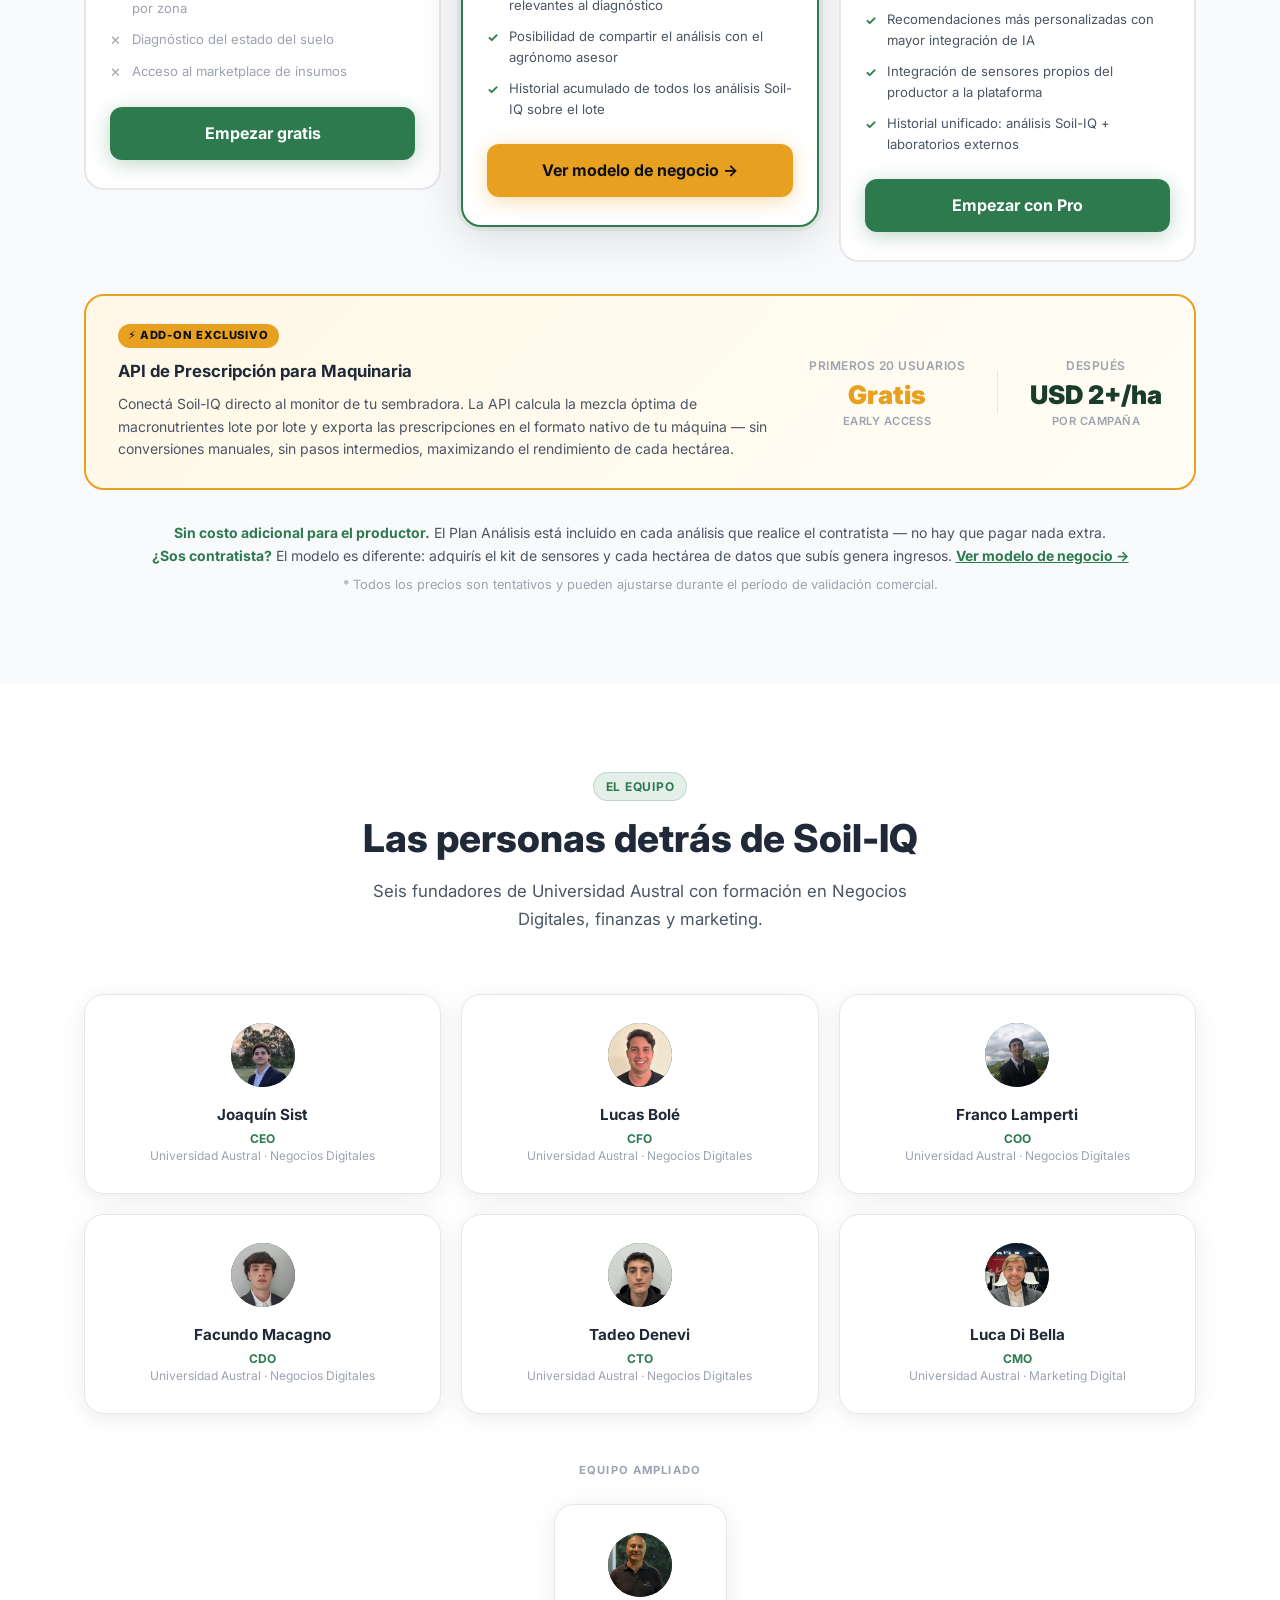
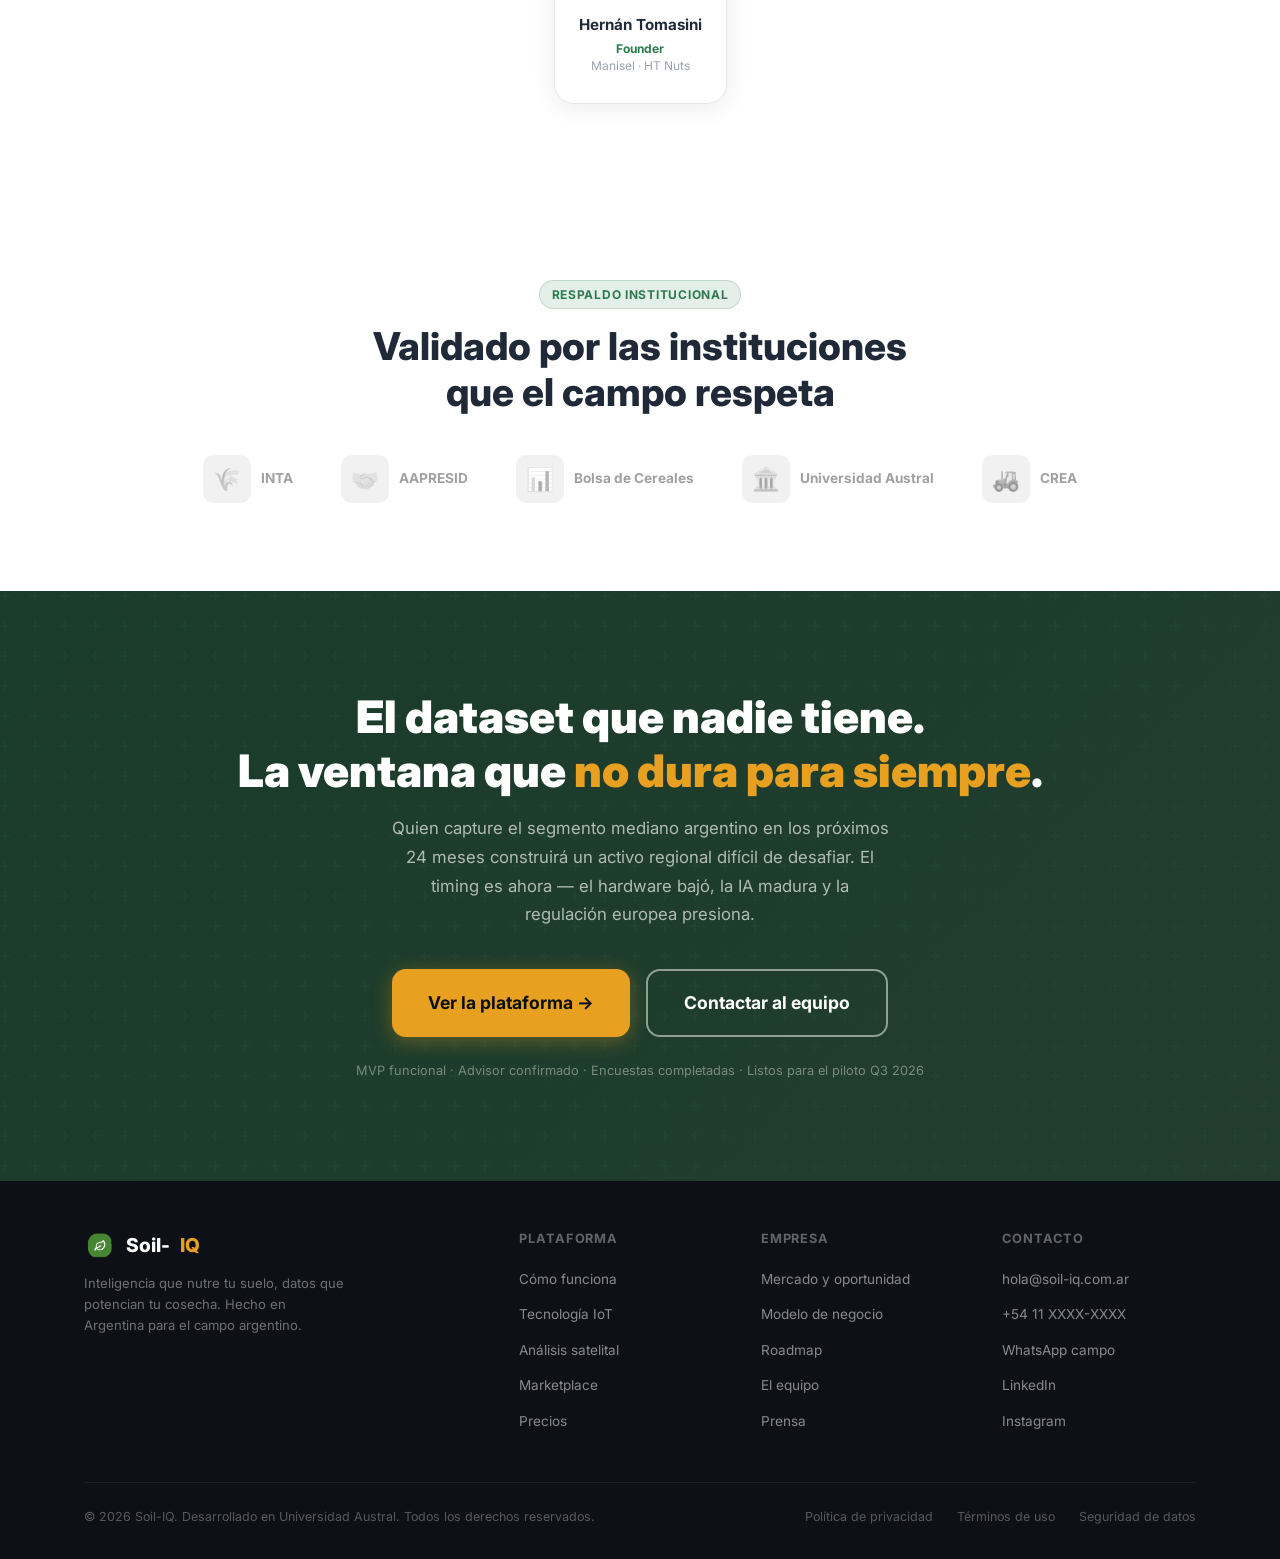
==== commit ca0b1736: "feat: reformat roadmap descriptions as bullet tips" ====
--- a/index.html
+++ b/index.html
@@ -1750,12 +1750,30 @@
     .rm-step--done   .rm-step__title { color: var(--white); }
     .rm-step--pending .rm-step__title { color: rgba(255,255,255,.65); }
     .rm-step__desc {
-      font-size: .75rem;
-      text-align: center;
-      line-height: 1.5;
+      list-style: none;
+      display: flex;
+      flex-direction: column;
+      gap: 5px;
+      text-align: left;
+      padding: 0;
+      margin: 0;
+    }
+    .rm-step__desc li {
+      font-size: .73rem;
       color: rgba(255,255,255,.4);
-    }
-    .rm-step--done .rm-step__desc { color: rgba(255,255,255,.55); }
+      line-height: 1.4;
+      padding-left: 12px;
+      position: relative;
+    }
+    .rm-step__desc li::before {
+      content: '·';
+      position: absolute;
+      left: 0;
+      font-weight: 900;
+      color: rgba(255,255,255,.25);
+    }
+    .rm-step--done .rm-step__desc li { color: rgba(255,255,255,.6); }
+    .rm-step--done .rm-step__desc li::before { color: var(--amber); }
 
     /* ─── Equipo ────────────────────────────────────────────────────── */
     .team-grid {
@@ -2603,31 +2621,57 @@
         <div class="rm-step__dot">✓</div>
         <div class="rm-step__period">Fase 0 · May–Ago 2026</div>
         <div class="rm-step__title">Fundación</div>
-        <div class="rm-step__desc">Diseño técnico del kit. Segunda ronda de encuestas. Incorporación del advisor. Avance con instituciones del ecosistema.</div>
+        <ul class="rm-step__desc">
+          <li>Diseño técnico del kit</li>
+          <li>+ encuestas / entrevistas</li>
+          <li>Advisor</li>
+          <li>Avance con instituciones</li>
+        </ul>
       </div>
       <div class="rm-step rm-step--pending">
         <div class="rm-step__dot">🚜</div>
         <div class="rm-step__period">Fase 1 · Sep–Dic 2026</div>
         <div class="rm-step__title">Piloto</div>
-        <div class="rm-step__desc">Kit operativo con 3–5 contratistas ancla en Córdoba Sur / Sur de Santa Fe. Primeros mapas entregados a productores. Validación de pricing en campo.</div>
+        <ul class="rm-step__desc">
+          <li>3–5 alianzas clave</li>
+          <li>Zona núcleo</li>
+          <li>Primeros mapas</li>
+          <li>Validación de pricing</li>
+          <li>Hardware indestructible</li>
+        </ul>
       </div>
       <div class="rm-step rm-step--pending">
         <div class="rm-step__dot">📈</div>
         <div class="rm-step__period">Fase 2 · 2027</div>
         <div class="rm-step__title">Tracción</div>
-        <div class="rm-step__desc">20–40 contratistas activos. 150.000–300.000 ha procesadas. App y dashboard en versión estable. Primeros ingresos recurrentes validados.</div>
+        <ul class="rm-step__desc">
+          <li>40 contratistas activos</li>
+          <li>300.000 ha procesadas</li>
+          <li>App dashboard estable</li>
+          <li>Primeros ingresos recurrentes validados</li>
+        </ul>
       </div>
       <div class="rm-step rm-step--pending">
         <div class="rm-step__dot">🇦🇷</div>
         <div class="rm-step__period">Fase 3 · 2028</div>
         <div class="rm-step__title">Escala Argentina</div>
-        <div class="rm-step__desc">100–200 contratistas activos. 600.000–1.000.000 ha procesadas. Lanzamiento del marketplace. Primeros contactos con socios en Uruguay y Brasil.</div>
+        <ul class="rm-step__desc">
+          <li>200 contratistas activos</li>
+          <li>1.000.000 ha procesadas</li>
+          <li>Marketplace</li>
+          <li>Primeros contactos exteriores</li>
+        </ul>
       </div>
       <div class="rm-step rm-step--pending">
         <div class="rm-step__dot">🌎</div>
         <div class="rm-step__period">Fase 4 · 2029–2030</div>
         <div class="rm-step__title">Expansión LATAM</div>
-        <div class="rm-step__desc">Operación en Uruguay y Brasil con socios locales. +2.000.000 ha mapeadas. Primeros contratos B2B institucionales. Ronda de expansión regional.</div>
+        <ul class="rm-step__desc">
+          <li>Saltamos las fronteras</li>
+          <li>Modelo = estándar en Argentina</li>
+          <li>Replicamos la operación (Uy &amp; Sur Br)</li>
+          <li>Dinámica de contratistas espeja la nuestra</li>
+        </ul>
       </div>
     </div>
   </div>
